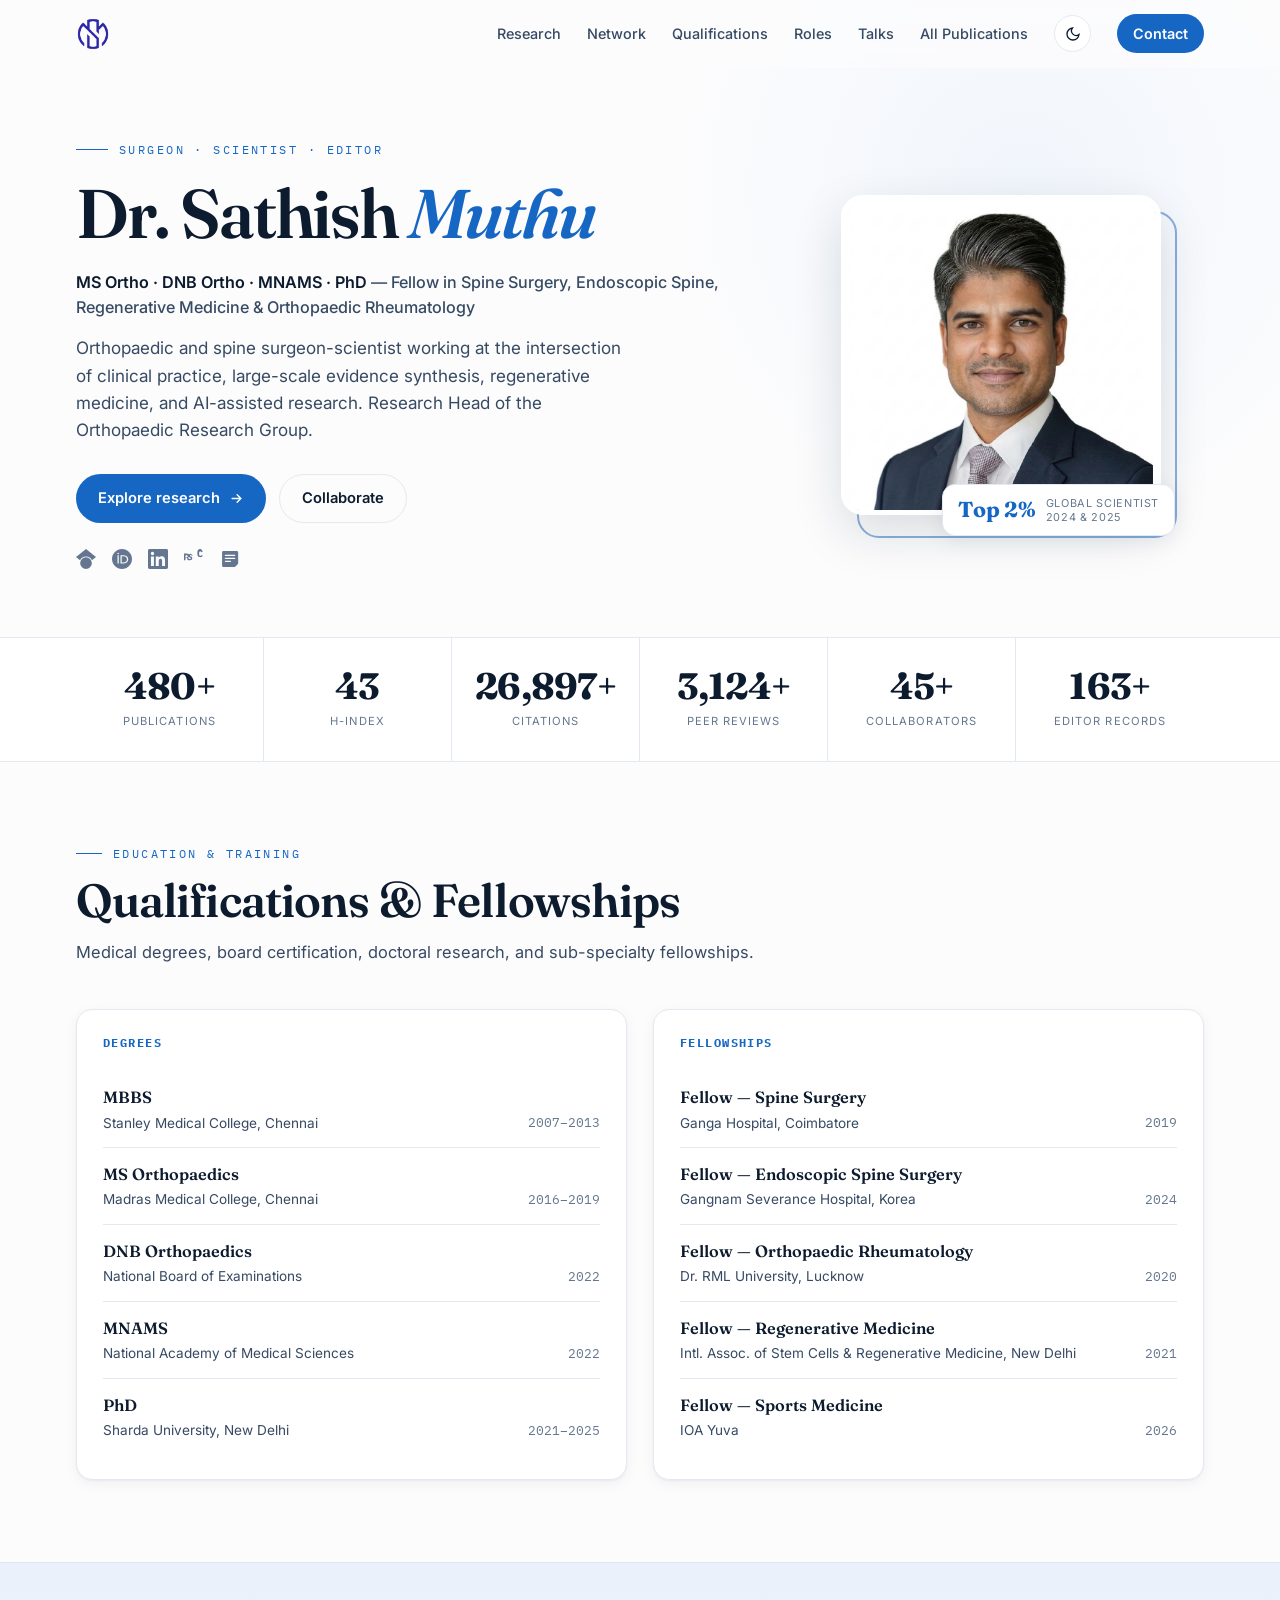
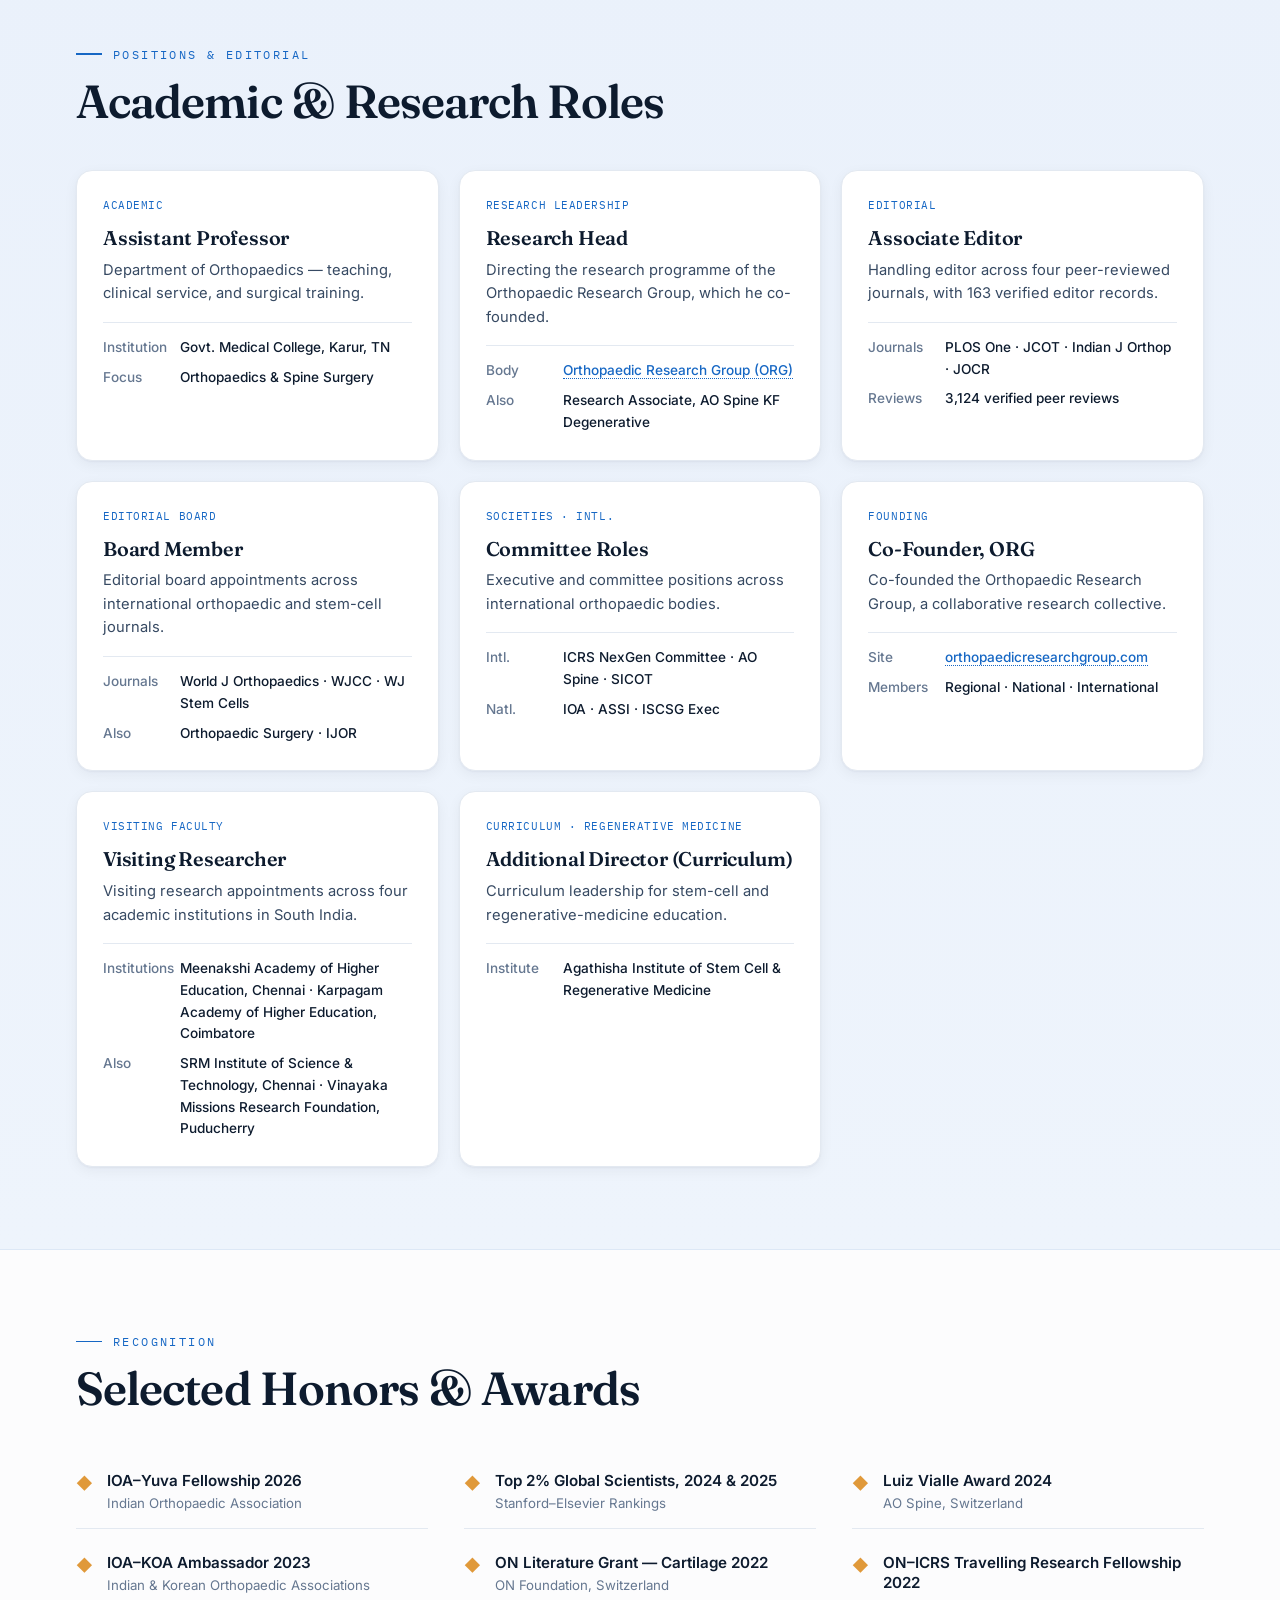
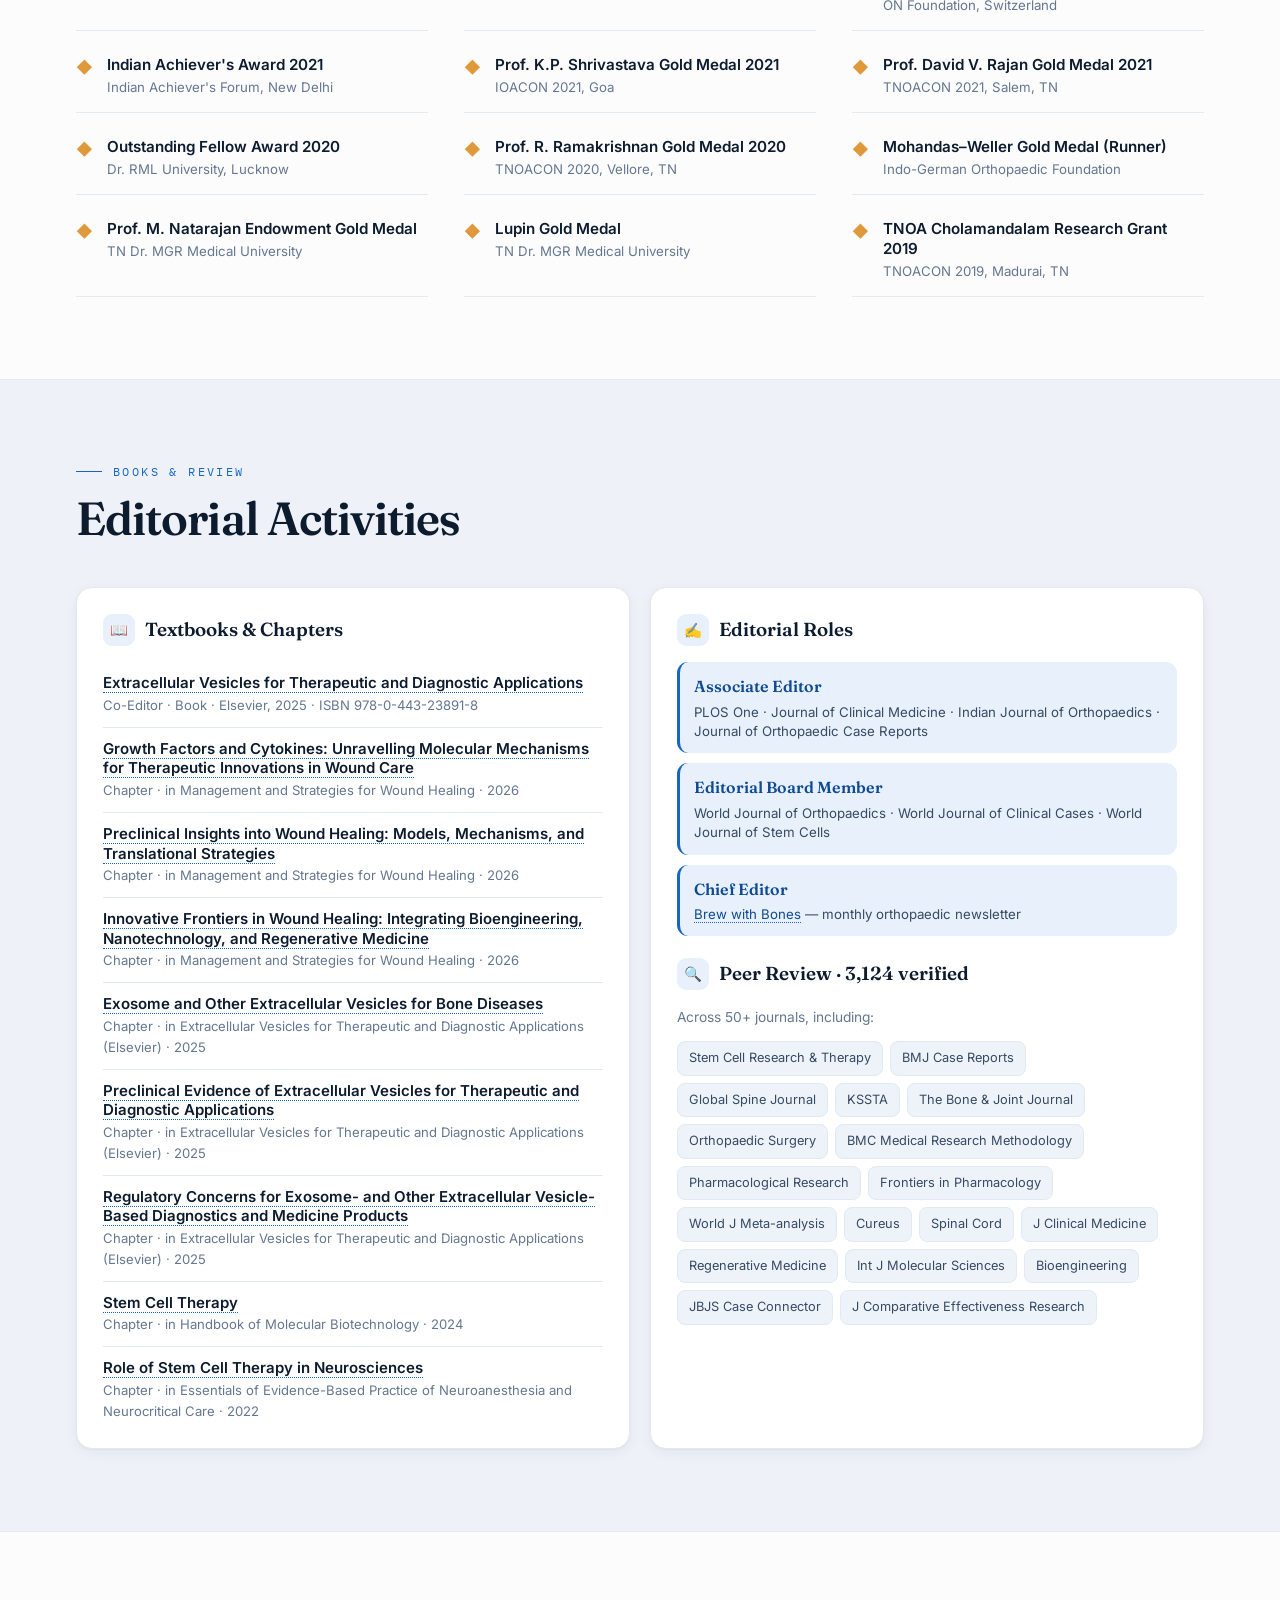
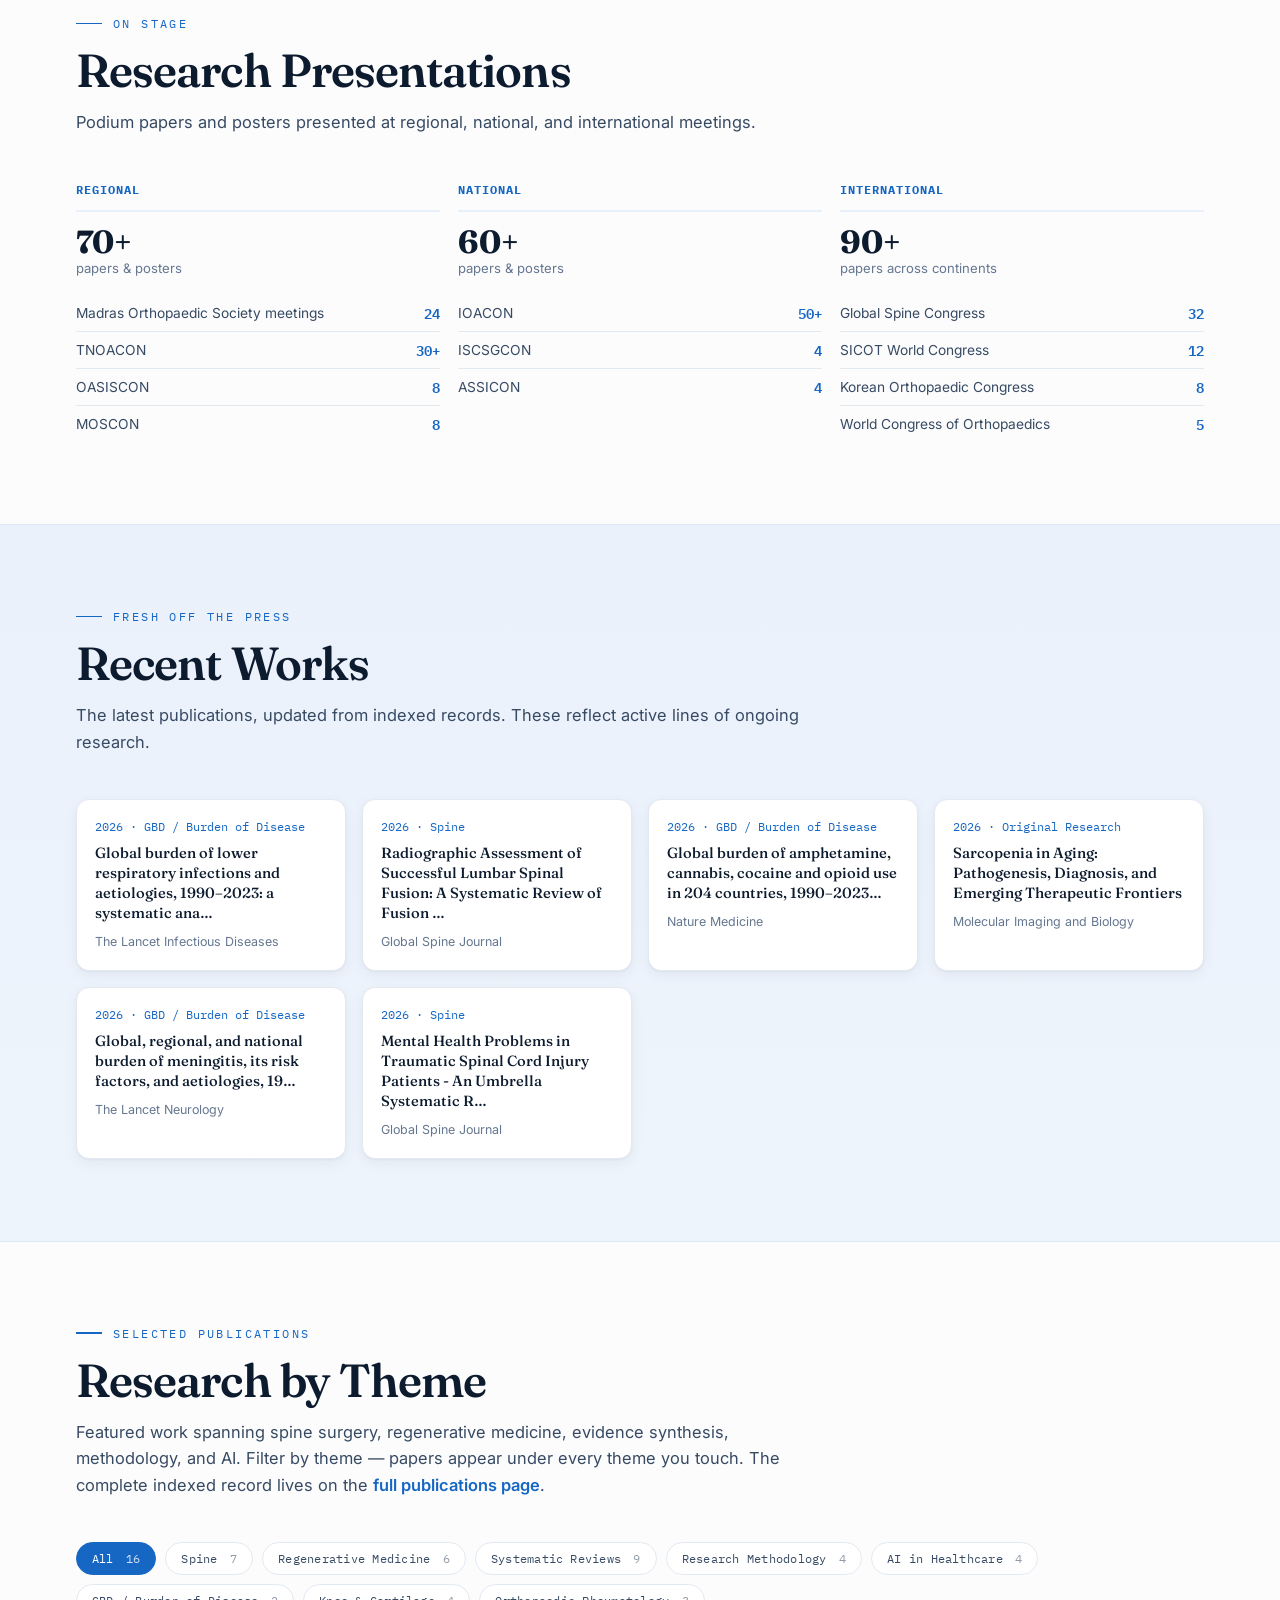
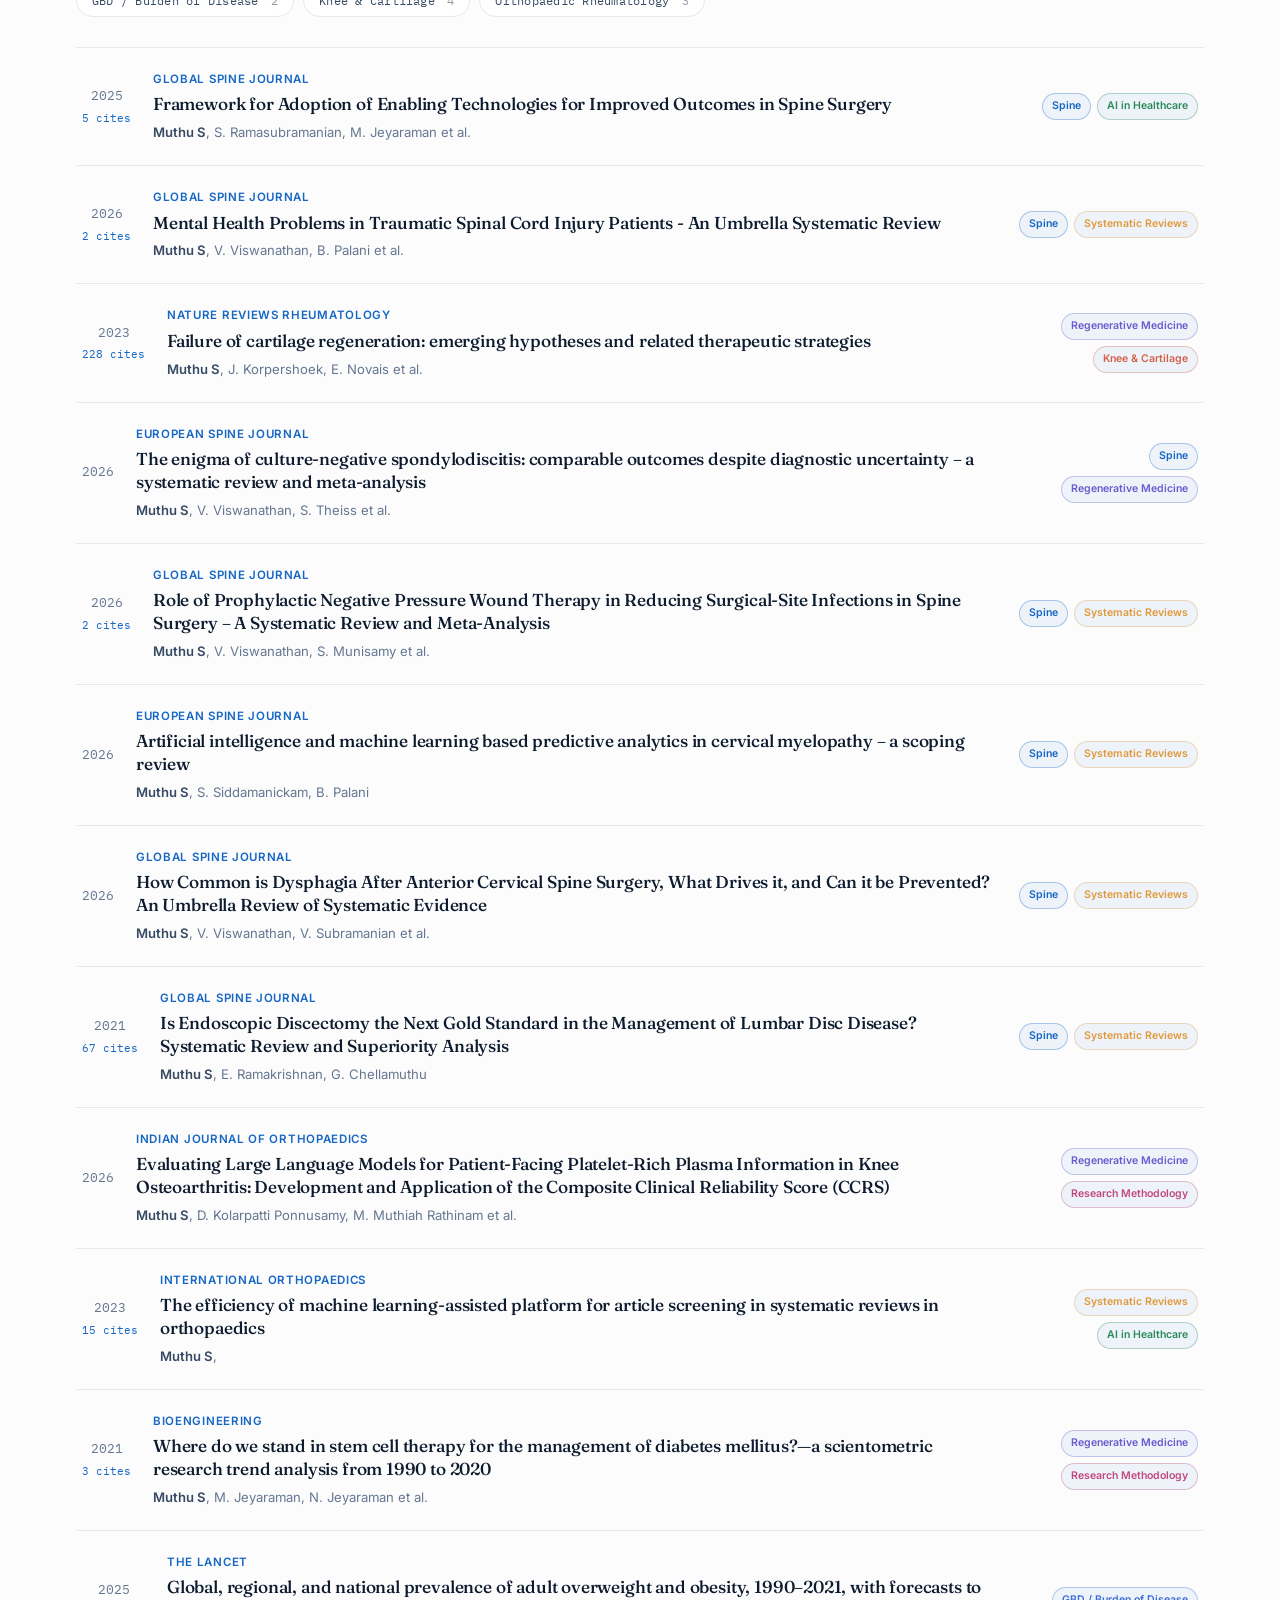
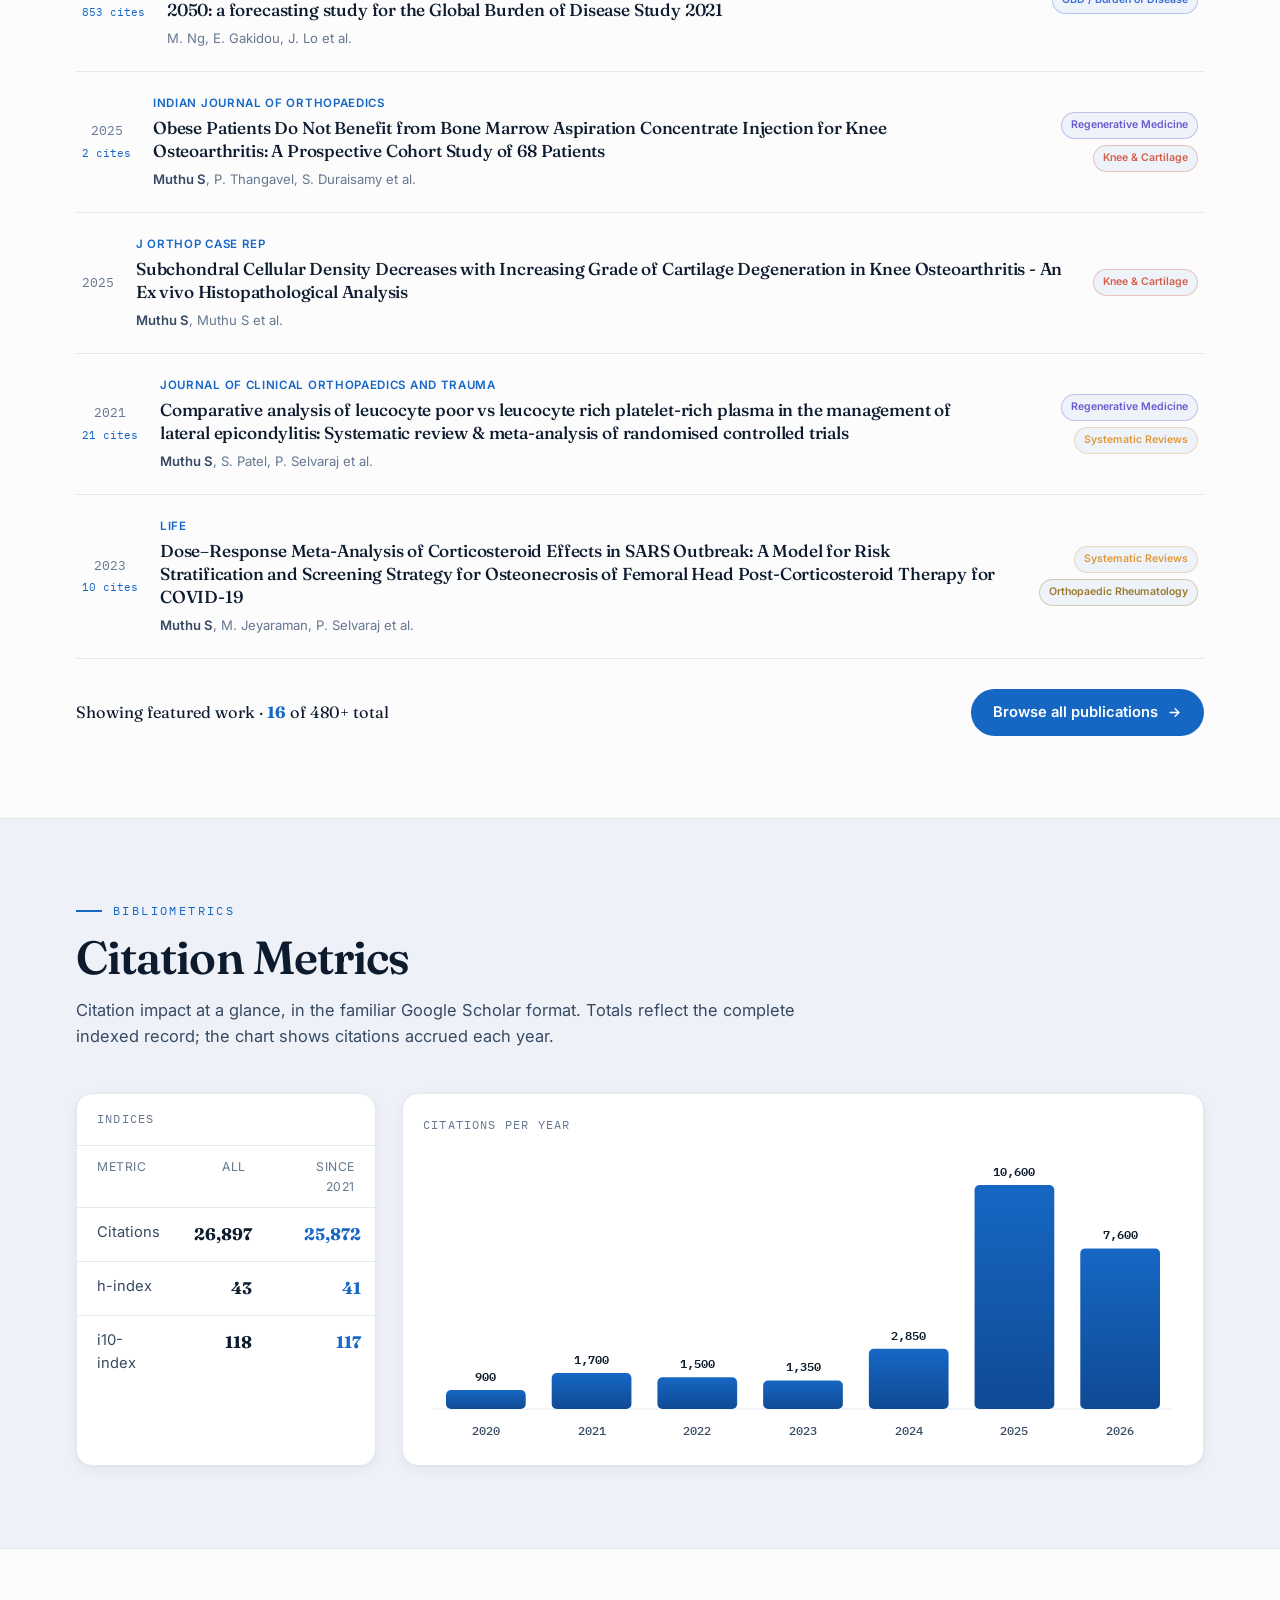
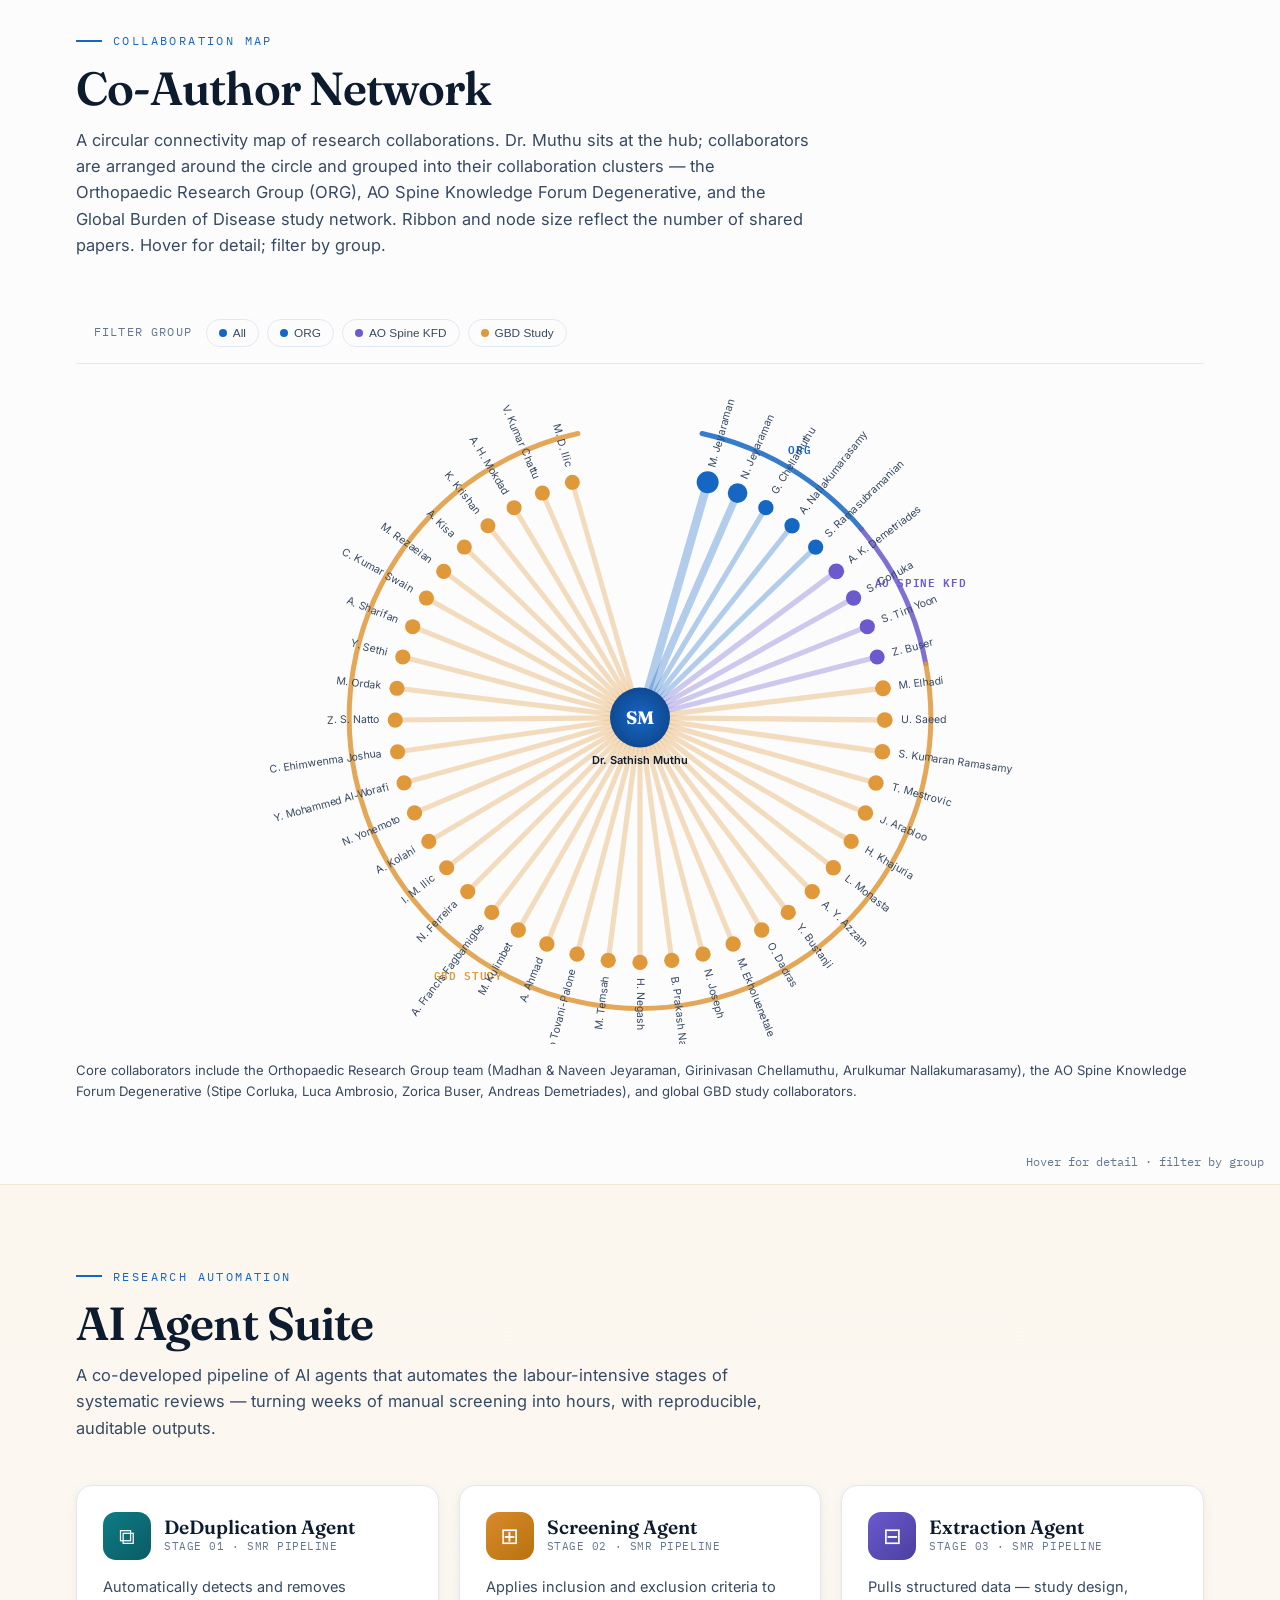
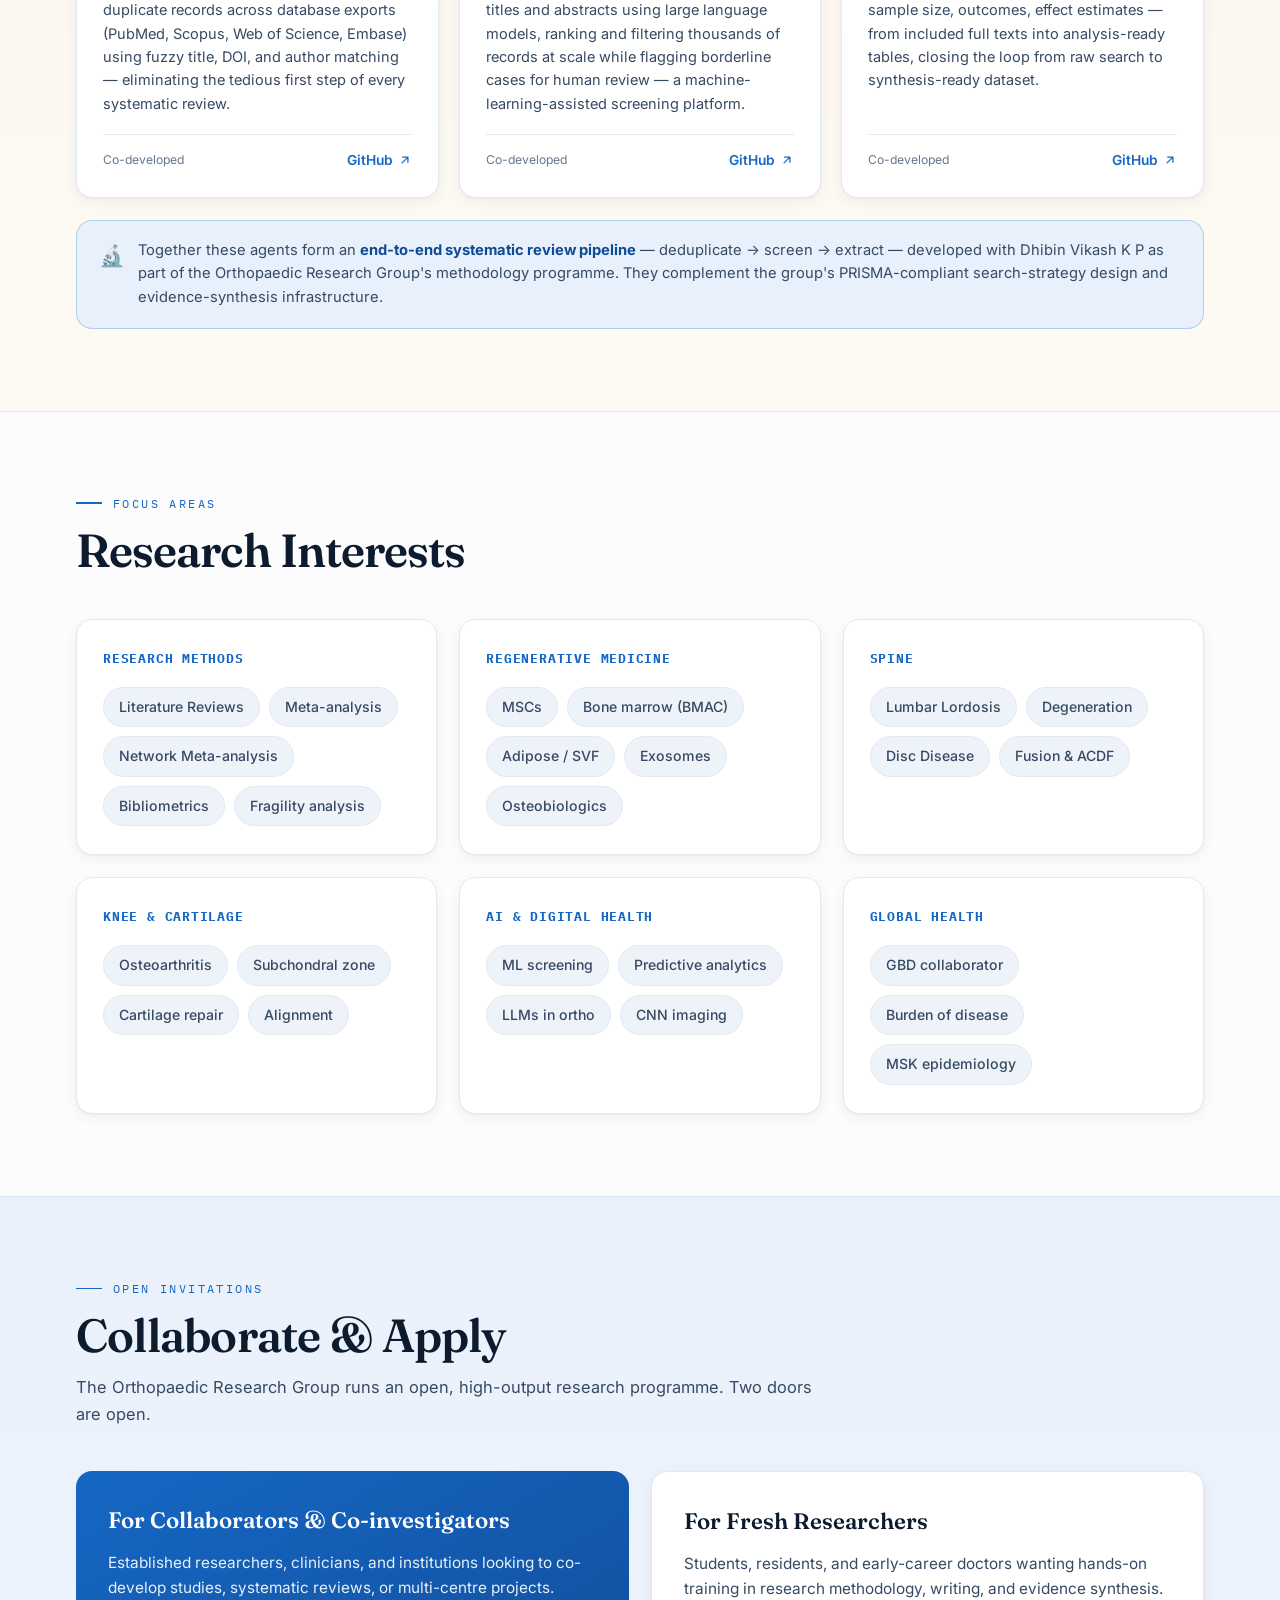
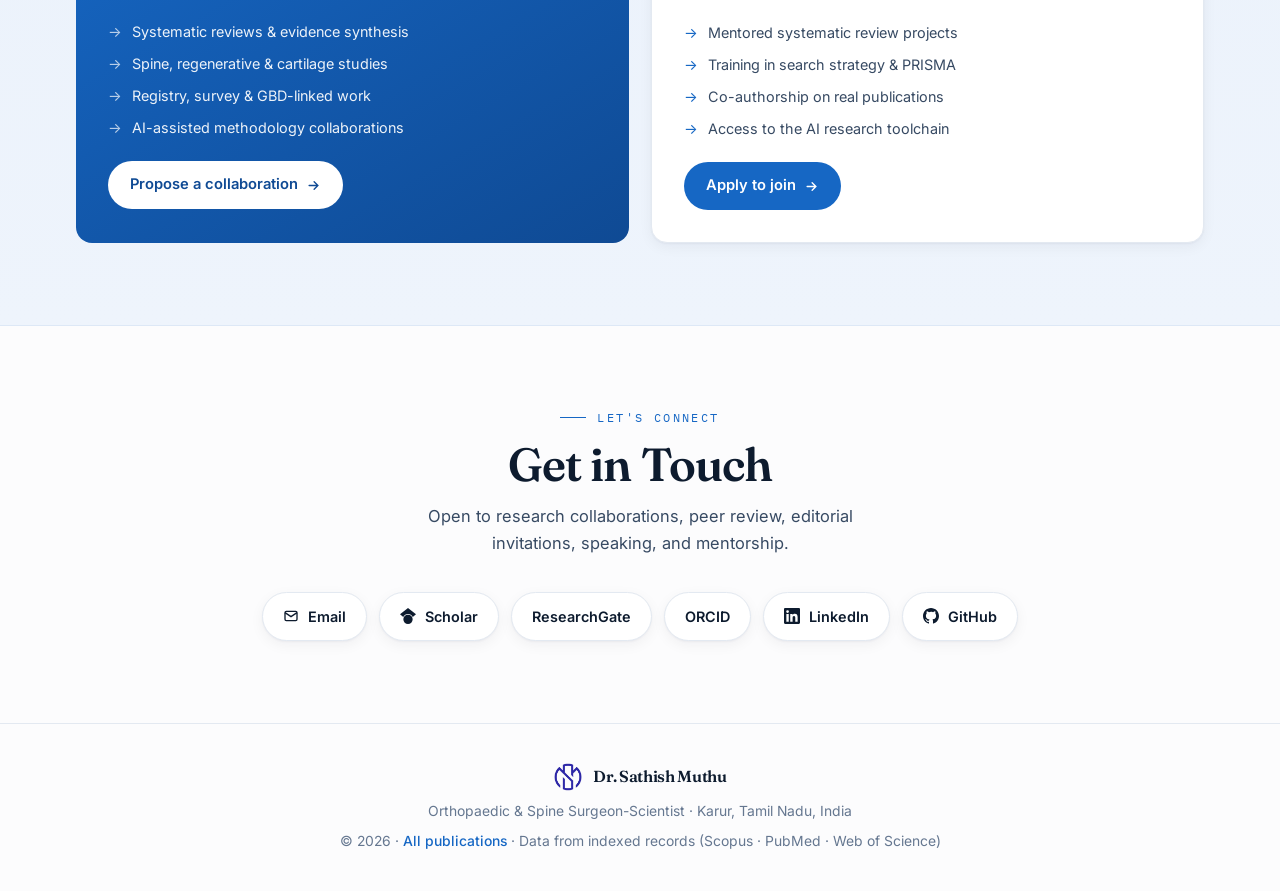
==== index.html @ 2fee6285 "Add files via upload" ====
<!DOCTYPE html>
<html lang="en">
<head>
<meta charset="UTF-8">
<meta name="viewport" content="width=device-width, initial-scale=1.0">
<title>Dr. Sathish Muthu | Orthopaedic &amp; Spine Surgeon-Scientist</title>
<meta name="description" content="Dr. Sathish Muthu — Orthopaedic & Spine Surgeon-Scientist. Research Head, Orthopaedic Research Group. 480+ publications, h-index 43, 24,000+ citations. Evidence synthesis, regenerative medicine, spine surgery, AI in healthcare.">
<meta name="author" content="Dr. Sathish Muthu">
<meta property="og:title" content="Dr. Sathish Muthu | Surgeon-Scientist">
<meta property="og:description" content="480+ publications · h-index 43 · Top 2% Global Scientist. Spine · Regenerative Medicine · Evidence Synthesis · AI in Healthcare.">
<meta property="og:type" content="website">
<meta property="og:image" content="https://drsathishmuthu.github.io/public/profile.png">
<link rel="preconnect" href="https://fonts.googleapis.com">
<link rel="preconnect" href="https://fonts.gstatic.com" crossorigin>
<link href="https://fonts.googleapis.com/css2?family=Fraunces:opsz,wght@9..144,400;9..144,500;9..144,600;9..144,700&family=Inter:wght@400;500;600;700&family=IBM+Plex+Mono:wght@400;500&display=swap" rel="stylesheet">
<link rel="stylesheet" href="style.css">
<style>
/* ---- page-specific ---- */
header.hero{padding:140px 0 60px;position:relative;overflow:hidden}
.hero::before{content:"";position:absolute;top:-30%;right:-10%;width:60%;height:120%;
  background:radial-gradient(circle,var(--teal-wash),transparent 65%);opacity:.55;z-index:0}
.hero-grid{position:relative;z-index:1;display:grid;grid-template-columns:1.4fr .85fr;gap:54px;align-items:center}
.eyebrow{font-family:'IBM Plex Mono',monospace;font-size:.76rem;letter-spacing:.2em;text-transform:uppercase;
  color:var(--teal);margin-bottom:20px;display:flex;align-items:center;gap:11px}
.eyebrow::before{content:"";width:32px;height:1.5px;background:var(--teal)}
h1.name{font-family:'Fraunces',serif;font-weight:600;font-size:clamp(2.6rem,5.8vw,4.3rem);line-height:1.02;letter-spacing:-.03em;margin-bottom:20px}
h1.name .sn{font-style:italic;color:var(--teal)}
.creds{font-size:1.01rem;color:var(--ink-soft);margin-bottom:13px;font-weight:500}
.creds b{color:var(--ink);font-weight:600}
.lede{font-size:1.07rem;color:var(--ink-soft);max-width:35rem;margin-bottom:30px}
.hero-btns{display:flex;gap:13px;flex-wrap:wrap;margin-bottom:26px}
.hero-socials{display:flex;gap:16px;align-items:center;flex-wrap:wrap}
.hero-socials .soc-icon{color:var(--muted);transition:color .2s,transform .2s}
.hero-socials .soc-icon:hover{color:var(--teal);transform:translateY(-2px)}
.hero-socials svg{width:20px;height:20px}
.portrait-wrap{position:relative;justify-self:center;animation:floaty 6s ease-in-out infinite}
@keyframes floaty{0%,100%{transform:translateY(0)}50%{transform:translateY(-10px)}}
@media(prefers-reduced-motion:reduce){.portrait-wrap{animation:none}}
.portrait{width:min(320px,70vw);aspect-ratio:1;border-radius:22px;object-fit:cover;object-position:top;
  box-shadow:var(--shadow-lg);position:relative;z-index:2;border:5px solid var(--surface)}
.portrait-wrap::after{content:"";position:absolute;inset:-8%;z-index:0;border-radius:50%;
  background:radial-gradient(circle,var(--teal-wash),transparent 62%);opacity:.7;filter:blur(6px);
  animation:pulseGlow 6s ease-in-out infinite}
@keyframes pulseGlow{0%,100%{opacity:.5;transform:scale(1)}50%{opacity:.8;transform:scale(1.05)}}
.portrait-frame{position:absolute;inset:0;transform:translate(16px,16px);border:2px solid var(--teal);border-radius:22px;z-index:1;opacity:.5}
.portrait-badge{position:absolute;bottom:-14px;right:-14px;z-index:3;background:var(--surface);border:1px solid var(--line);
  border-radius:13px;padding:11px 15px;box-shadow:var(--shadow);display:flex;align-items:center;gap:10px}
.portrait-badge .bn{font-family:'Fraunces',serif;font-weight:700;font-size:1.35rem;color:var(--teal);line-height:1}
.portrait-badge .bl{font-size:.68rem;color:var(--muted);text-transform:uppercase;letter-spacing:.06em;line-height:1.3}
@media(max-width:900px){
  header.hero{padding:112px 0 44px}
  .hero-grid{grid-template-columns:1fr;gap:44px;text-align:center}
  .eyebrow,.hero-btns,.hero-socials{justify-content:center}
  .lede{margin-inline:auto}
}

/* stats */
.stats-strip{border-top:1px solid var(--line);border-bottom:1px solid var(--line);background:var(--surface)}
.stats-inner{max-width:var(--maxw);margin:0 auto;padding:0 26px;display:grid;grid-template-columns:repeat(6,1fr)}
.stat{padding:30px 14px;text-align:center;border-right:1px solid var(--line)}
.stat:last-child{border-right:none}
.stat .num{font-family:'Fraunces',serif;font-weight:700;font-size:clamp(1.5rem,3.3vw,2.3rem);color:var(--ink);line-height:1;letter-spacing:-.02em}
.stat .num .p{color:var(--teal)}
.stat .lab{font-size:.7rem;text-transform:uppercase;letter-spacing:.09em;color:var(--muted);margin-top:8px}
@media(max-width:820px){.stats-inner{grid-template-columns:repeat(3,1fr)}.stat:nth-child(3n){border-right:none}.stat:nth-child(-n+3){border-bottom:1px solid var(--line)}}
@media(max-width:480px){.stats-inner{grid-template-columns:repeat(2,1fr)}.stat{border-right:1px solid var(--line)!important}.stat:nth-child(2n){border-right:none!important}}

/* theme filter + pubs */
.filter-bar{display:flex;flex-wrap:wrap;gap:9px;margin-bottom:30px}
.chip-btn{font-family:'IBM Plex Mono',monospace;font-size:.76rem;letter-spacing:.02em;padding:8px 15px;border-radius:100px;
  border:1px solid var(--line);background:var(--surface);color:var(--ink-soft);cursor:pointer;transition:all .2s;white-space:nowrap}
.chip-btn .ct{opacity:.55;margin-left:5px}
.chip-btn:hover{border-color:var(--teal);color:var(--teal)}
.chip-btn.active{background:var(--teal);border-color:var(--teal);color:#fff}
.chip-btn.active .ct{opacity:.8}

.pub-list{display:flex;flex-direction:column;border-top:1px solid var(--line)}
.pub{display:grid;grid-template-columns:auto 1fr auto;gap:22px;align-items:center;padding:22px 6px;
  border-bottom:1px solid var(--line);transition:background .2s,padding .2s}
.pub:hover{background:var(--teal-wash);padding-inline:16px}
.pub-year{font-family:'IBM Plex Mono',monospace;font-size:.8rem;color:var(--muted);white-space:nowrap;text-align:center}
.pub-year .cite{display:block;font-size:.68rem;color:var(--teal);margin-top:3px}
.pub-main .pj{font-size:.72rem;text-transform:uppercase;letter-spacing:.06em;color:var(--teal);font-weight:600;margin-bottom:5px}
.pub-main .pt{font-family:'Fraunces',serif;font-size:1.08rem;font-weight:500;line-height:1.32;color:var(--ink);letter-spacing:-.01em;margin-bottom:6px}
.pub-main .pa{font-size:.82rem;color:var(--muted)}
.pub-main .pa .lead{color:var(--ink-soft);font-weight:600}
.pub-tags{display:flex;flex-wrap:wrap;gap:6px;justify-content:flex-end;max-width:180px}
.mini-tag{font-size:.66rem;font-weight:600;padding:4px 9px;border-radius:100px;background:var(--bg-2);border:1px solid var(--line);color:var(--ink-soft);white-space:nowrap}
@media(max-width:780px){
  .pub{grid-template-columns:auto 1fr;gap:14px}
  .pub:hover{padding-inline:6px}
  .pub-tags{display:none}
}
.pub-foot{display:flex;align-items:center;justify-content:space-between;gap:18px;margin-top:30px;flex-wrap:wrap}
.pub-count{font-family:'Fraunces',serif;font-size:1.02rem}
.pub-count b{color:var(--teal)}
<style>
/* co-author network */
.network-panel{background:var(--surface);border:1px solid var(--line);border-radius:var(--radius);
  box-shadow:var(--shadow-sm);overflow:hidden;position:relative}
.network-toolbar{display:flex;flex-wrap:wrap;gap:8px;align-items:center;padding:16px 18px;border-bottom:1px solid var(--line)}
.network-toolbar .nt-label{font-family:'IBM Plex Mono',monospace;font-size:.72rem;letter-spacing:.1em;text-transform:uppercase;color:var(--muted);margin-right:6px}
.net-chip{font-size:.74rem;padding:6px 12px;border-radius:100px;border:1px solid var(--line);background:var(--bg);cursor:pointer;color:var(--ink-soft);transition:all .18s;display:inline-flex;align-items:center;gap:6px}
.net-chip .dot{width:8px;height:8px;border-radius:50%}
.net-chip:hover{border-color:var(--teal)}
.net-chip.off{opacity:.35}
#network-svg{display:block;width:100%;height:auto;min-height:560px;touch-action:none}
.net-link{stroke:var(--line);stroke-opacity:.55;transition:stroke-opacity .2s,stroke .2s}
.net-ribbon{transition:opacity .25s,stroke-width .2s}
.net-node{transition:opacity .25s,r .15s}
.net-node:hover{r:11}
.net-nodelabel{font-family:'Inter',sans-serif;font-size:10.5px;fill:var(--ink-soft);pointer-events:none;transition:opacity .2s}
.net-grouplabel{font-family:'IBM Plex Mono',monospace;font-size:11px;font-weight:600;letter-spacing:.06em;text-transform:uppercase;pointer-events:none}
.net-hublabel{font-family:'Fraunces',serif;font-size:18px;font-weight:700;fill:#fff;pointer-events:none}
.net-hubname{font-family:'Inter',sans-serif;font-size:11px;font-weight:600;fill:var(--ink);pointer-events:none}
.net-node.show-label text{opacity:1}
.net-hint{position:absolute;bottom:12px;right:16px;font-size:.72rem;color:var(--muted);font-family:'IBM Plex Mono',monospace;pointer-events:none}
.net-tooltip{position:absolute;pointer-events:none;background:var(--ink);color:var(--bg);padding:9px 13px;border-radius:9px;
  font-size:.8rem;opacity:0;transition:opacity .15s;z-index:10;max-width:220px;box-shadow:var(--shadow-lg)}
.net-tooltip .tn{font-weight:600;font-family:'Fraunces',serif;font-size:.92rem}
.net-tooltip .tm{color:var(--teal);font-size:.72rem;margin-top:2px}
.net-legend-note{font-size:.82rem;color:var(--ink-soft);margin-top:16px}

/* cards (roles/tools/agents) */
.cards{display:grid;grid-template-columns:repeat(auto-fit,minmax(290px,1fr));gap:20px}
.card{background:var(--surface);border:1px solid var(--line);border-radius:var(--radius);padding:26px;box-shadow:var(--shadow-sm);
  transition:transform .25s,box-shadow .25s;position:relative;overflow:hidden}
.card::before{content:"";position:absolute;top:0;left:0;width:100%;height:3px;background:linear-gradient(90deg,var(--teal),var(--amber));transform:scaleX(0);transform-origin:left;transition:transform .3s}
.card:hover{transform:translateY(-4px);box-shadow:var(--shadow-lg)}
.card:hover::before{transform:scaleX(1)}
.card .cf{font-family:'IBM Plex Mono',monospace;font-size:.7rem;letter-spacing:.05em;color:var(--teal);text-transform:uppercase;margin-bottom:12px}
.card h3{font-family:'Fraunces',serif;font-weight:600;font-size:1.24rem;letter-spacing:-.01em;margin-bottom:9px;line-height:1.15}
.card .cd{font-size:.92rem;color:var(--ink-soft);margin-bottom:16px}
.cmeta{display:flex;flex-direction:column;gap:8px;border-top:1px solid var(--line);padding-top:14px}
.cmeta .row{display:flex;gap:11px;font-size:.85rem}
.cmeta .row .k{color:var(--muted);min-width:66px;font-weight:500}
.cmeta .row .v{color:var(--ink);font-weight:500}

/* AI agents */
.agent{background:var(--surface);border:1px solid var(--line);border-radius:var(--radius);padding:26px;box-shadow:var(--shadow-sm);
  display:flex;flex-direction:column;transition:transform .25s,box-shadow .25s}
.agent:hover{transform:translateY(-4px);box-shadow:var(--shadow-lg)}
.agent-top{display:flex;align-items:center;gap:13px;margin-bottom:16px}
.agent-ico{width:48px;height:48px;border-radius:13px;display:grid;place-items:center;font-size:1.4rem;flex-shrink:0;color:#fff}
.agent h3{font-family:'Fraunces',serif;font-weight:600;font-size:1.2rem;line-height:1.15}
.agent .ph{font-family:'IBM Plex Mono',monospace;font-size:.68rem;color:var(--muted);text-transform:uppercase;letter-spacing:.05em}
.agent p{font-size:.91rem;color:var(--ink-soft);margin-bottom:18px;flex:1}
.agent-foot{display:flex;align-items:center;justify-content:space-between;border-top:1px solid var(--line);padding-top:14px}
.agent-role{font-size:.76rem;color:var(--muted)}
.agent-link{font-weight:600;font-size:.86rem;color:var(--teal);display:inline-flex;align-items:center;gap:5px;transition:gap .2s}
.agent-link:hover{gap:9px}
.pipeline-note{background:var(--teal-wash);border:1px solid color-mix(in srgb,var(--teal) 25%,transparent);border-radius:var(--radius);
  padding:18px 22px;margin-top:22px;font-size:.92rem;color:var(--ink-soft);display:flex;gap:13px;align-items:flex-start}
.pipeline-note b{color:var(--teal-deep)}

/* interests */
.interest-grid{display:grid;grid-template-columns:repeat(3,1fr);gap:22px}
@media(max-width:900px){.interest-grid{grid-template-columns:repeat(2,1fr)}}
@media(max-width:600px){.interest-grid{grid-template-columns:1fr}}
.interest{background:var(--surface);border:1px solid var(--line);border-radius:var(--radius);padding:28px 26px;box-shadow:var(--shadow-sm)}
.interest h4{font-family:'IBM Plex Mono',monospace;font-size:.82rem;letter-spacing:.06em;text-transform:uppercase;color:var(--teal);margin-bottom:18px}
.chips{display:flex;flex-wrap:wrap;gap:9px}
.chip{font-size:.88rem;padding:8px 15px;border-radius:100px;background:var(--bg-2);border:1px solid var(--line);color:var(--ink-soft);font-weight:500}

/* two-col lists (textbooks, peer review) */
.twocol{display:grid;grid-template-columns:1fr 1fr;gap:20px}
@media(max-width:820px){.twocol{grid-template-columns:1fr}}
.listcard{background:var(--surface);border:1px solid var(--line);border-radius:var(--radius);padding:26px;box-shadow:var(--shadow-sm)}
.listcard h3{font-family:'Fraunces',serif;font-weight:600;font-size:1.18rem;margin-bottom:16px;display:flex;align-items:center;gap:10px}
.listcard h3 .ic{width:32px;height:32px;border-radius:9px;background:var(--teal-wash);color:var(--teal);display:grid;place-items:center;font-size:.9rem}
.tbook{padding:11px 0;border-bottom:1px solid var(--line)}
.tbook:last-child{border-bottom:none;padding-bottom:0}
.tbook .tt{font-weight:600;font-size:.94rem;color:var(--ink);line-height:1.3}
.tbook .ts{font-size:.82rem;color:var(--muted);margin-top:2px}
.review-cloud{display:flex;flex-wrap:wrap;gap:7px}
.review-cloud .rj{font-size:.8rem;padding:6px 11px;border-radius:8px;background:var(--bg-2);border:1px solid var(--line);color:var(--ink-soft)}
.edrole{padding:12px 14px;margin-bottom:10px;border-radius:11px;background:var(--teal-wash);border-left:3px solid var(--teal)}
.edrole:last-of-type{margin-bottom:0}
.edrole .ert{font-family:'Fraunces',serif;font-weight:600;font-size:1rem;color:var(--teal-deep)}
.edrole .ers{font-size:.83rem;color:var(--ink-soft);margin-top:3px;line-height:1.45}
.edrole .ers a.tbdoi{color:var(--teal-deep);text-decoration:none;border-bottom:1px dotted var(--teal)}

/* presentations */
.pres-grid{display:grid;grid-template-columns:repeat(3,1fr);gap:18px}
@media(max-width:820px){.pres-grid{grid-template-columns:1fr}}
.pres-col h4{font-family:'IBM Plex Mono',monospace;font-size:.78rem;letter-spacing:.08em;text-transform:uppercase;color:var(--teal);margin-bottom:14px;padding-bottom:10px;border-bottom:2px solid var(--teal-wash)}
.pres-col .pstat{font-family:'Fraunces',serif;font-size:2rem;font-weight:700;color:var(--ink);line-height:1}
.pres-col .plab{font-size:.82rem;color:var(--muted);margin-bottom:16px}
.pres-item{font-size:.86rem;color:var(--ink-soft);padding:7px 0;border-bottom:1px solid var(--line);display:flex;justify-content:space-between;gap:10px}
.pres-item:last-child{border-bottom:none}
.pres-item .n{color:var(--teal);font-weight:600;font-family:'IBM Plex Mono',monospace;flex-shrink:0}

/* honors */
.honor-list{display:grid;grid-template-columns:repeat(auto-fit,minmax(300px,1fr));gap:10px 36px}
.honor{display:grid;grid-template-columns:auto 1fr;gap:14px;padding:14px 0;border-bottom:1px solid var(--line)}
.honor .hm{color:var(--amber);font-size:1rem;line-height:1.5}
.honor .hn{font-weight:600;font-size:.95rem;color:var(--ink);line-height:1.3}
.honor .ho{font-size:.83rem;color:var(--muted);margin-top:2px}

/* collaboration */
.collab-grid{display:grid;grid-template-columns:1fr 1fr;gap:22px}
@media(max-width:820px){.collab-grid{grid-template-columns:1fr}}
.collab-card{border-radius:var(--radius);padding:32px;position:relative;overflow:hidden}
.collab-card.a{background:linear-gradient(150deg,var(--teal),var(--teal-deep));color:#fff}
.collab-card.b{background:var(--surface);border:1px solid var(--line);box-shadow:var(--shadow-sm)}
.collab-card h3{font-family:'Fraunces',serif;font-weight:600;font-size:1.4rem;margin-bottom:12px}
.collab-card.a p{color:rgba(255,255,255,.9);margin-bottom:20px;font-size:.96rem}
.collab-card.b p{color:var(--ink-soft);margin-bottom:20px;font-size:.96rem}
.collab-card ul{list-style:none;margin-bottom:22px;display:flex;flex-direction:column;gap:9px}
.collab-card li{font-size:.9rem;display:flex;gap:10px;align-items:flex-start}
.collab-card.a li{color:rgba(255,255,255,.92)}
.collab-card.b li{color:var(--ink-soft)}
.collab-card li::before{content:"→";flex-shrink:0}
.collab-card.a li::before{color:rgba(255,255,255,.7)}
.collab-card.b li::before{color:var(--teal)}
.collab-btn{display:inline-flex;align-items:center;gap:8px;padding:12px 22px;border-radius:100px;font-weight:600;font-size:.92rem;transition:transform .2s}
.collab-card.a .collab-btn{background:#fff;color:var(--teal-deep)}
.collab-card.b .collab-btn{background:var(--teal);color:#fff}
.collab-btn:hover{transform:translateY(-2px)}

/* contact */
.contact{text-align:center}
.contact .sec-sub{max-width:32rem;margin:0 auto 36px}
.social-row{display:flex;flex-wrap:wrap;gap:12px;justify-content:center}
.social{display:inline-flex;align-items:center;gap:9px;padding:12px 20px;border-radius:100px;background:var(--surface);
  border:1px solid var(--line);font-weight:600;font-size:.9rem;box-shadow:var(--shadow-sm);transition:transform .2s,border-color .2s,color .2s}
.social:hover{transform:translateY(-3px);border-color:var(--teal);color:var(--teal)}
.social svg{width:16px;height:16px}

/* recent ticker */
.recent-strip{display:grid;grid-template-columns:repeat(auto-fit,minmax(260px,1fr));gap:16px}
.recent-item{background:var(--surface);border:1px solid var(--line);border-radius:13px;padding:18px;box-shadow:var(--shadow-sm);transition:transform .2s,box-shadow .2s}
.recent-item:hover{transform:translateY(-3px);box-shadow:var(--shadow)}
.recent-item .rd{font-family:'IBM Plex Mono',monospace;font-size:.72rem;color:var(--teal);margin-bottom:8px}
.recent-item .rt{font-size:.92rem;font-weight:500;color:var(--ink);line-height:1.35;font-family:'Fraunces',serif}
.recent-item .rj{font-size:.78rem;color:var(--muted);margin-top:8px}

/* citation metrics (Scholar-style) */
.metrics-grid{display:grid;grid-template-columns:300px 1fr;gap:26px;align-items:stretch}
@media(max-width:820px){.metrics-grid{grid-template-columns:1fr}}
.metrics-panel{background:var(--surface);border:1px solid var(--line);border-radius:var(--radius);box-shadow:var(--shadow-sm);overflow:hidden}
.mp-head{padding:16px 20px;border-bottom:1px solid var(--line);font-family:'IBM Plex Mono',monospace;font-size:.74rem;letter-spacing:.1em;text-transform:uppercase;color:var(--muted)}
.mp-table{display:grid;grid-template-columns:1fr auto auto}
.mp-table .th{padding:11px 20px;font-size:.76rem;text-transform:uppercase;letter-spacing:.05em;color:var(--muted);border-bottom:1px solid var(--line)}
.mp-table .th.r{text-align:right}
.mp-table .rk{padding:13px 20px;font-size:.92rem;color:var(--ink-soft);border-bottom:1px solid var(--line)}
.mp-table .rv{padding:13px 14px;font-family:'Fraunces',serif;font-weight:700;font-size:1.05rem;color:var(--ink);text-align:right;border-bottom:1px solid var(--line)}
.mp-table .rv.since{color:var(--teal)}
.mp-table>div:nth-last-child(-n+3){border-bottom:none}
.chart-panel{background:var(--surface);border:1px solid var(--line);border-radius:var(--radius);box-shadow:var(--shadow-sm);padding:22px 20px 14px;position:relative}
.chart-panel .cp-title{font-family:'IBM Plex Mono',monospace;font-size:.74rem;letter-spacing:.1em;text-transform:uppercase;color:var(--muted);margin-bottom:16px}
#citeChart{display:block;width:100%;height:300px}
.cc-bar{transition:opacity .2s;cursor:pointer}
.cc-bar:hover{opacity:.82}
.cc-bar-label{font-family:'IBM Plex Mono',monospace;font-size:12px;font-weight:600;fill:var(--ink);text-anchor:middle}
.cc-year{font-family:'IBM Plex Mono',monospace;font-size:12px;fill:var(--ink-soft);text-anchor:middle;font-weight:500}
.cc-tip{position:absolute;pointer-events:none;background:var(--ink);color:var(--bg);padding:7px 11px;border-radius:8px;font-size:.78rem;opacity:0;transition:opacity .15s;white-space:nowrap;z-index:5}

/* qualifications */
.qual-grid{display:grid;grid-template-columns:1fr 1fr;gap:26px}
@media(max-width:760px){.qual-grid{grid-template-columns:1fr}}
.qual-col{background:var(--surface);border:1px solid var(--line);border-radius:var(--radius);box-shadow:var(--shadow-sm);padding:24px 26px}
.qual-col h4{font-family:'IBM Plex Mono',monospace;font-size:.74rem;letter-spacing:.12em;text-transform:uppercase;color:var(--teal);margin-bottom:18px}
.qual-item{display:grid;grid-template-columns:1fr auto;gap:2px 12px;padding:13px 0;border-bottom:1px solid var(--line)}
.qual-item:last-child{border-bottom:none}
.qual-item .qd{font-family:'Fraunces',serif;font-weight:600;font-size:1.02rem;color:var(--ink)}
.qual-item .qy{font-family:'IBM Plex Mono',monospace;font-size:.8rem;color:var(--muted);text-align:right;align-self:center}
.qual-item .qi{font-size:.85rem;color:var(--ink-soft);grid-column:1/2}
.tbook .tt a.tbdoi{color:var(--ink);text-decoration:none;border-bottom:1px dotted var(--teal);transition:color .15s}
.tbook .tt a.tbdoi:hover{color:var(--teal)}
</style>
</head>
<body>
<nav id="nav">
  <div class="nav-inner">
    <a href="#top" class="brand" aria-label="Home"><img src="public/logo.png" class="logo-mark" alt="Sathish Muthu"></a>
    <div class="nav-links" id="navLinks">
      <a href="#research" class="plain">Research</a>
      <a href="#network" class="plain">Network</a>
      <a href="#qualifications" class="plain">Qualifications</a>
      <a href="#roles" class="plain">Roles</a>
      <a href="#presentations" class="plain">Talks</a>
      <a href="research.html" class="plain">All Publications</a>
      <button class="theme-btn" id="themeBtn" aria-label="Toggle theme">
        <svg id="themeIcon" viewBox="0 0 24 24" fill="none" stroke="currentColor" stroke-width="2" stroke-linecap="round"><circle cx="12" cy="12" r="4"/><path d="M12 2v2M12 20v2M4.9 4.9l1.4 1.4M17.7 17.7l1.4 1.4M2 12h2M20 12h2M6.3 17.7l-1.4 1.4M19.1 4.9l-1.4 1.4"/></svg>
      </button>
      <a href="#contact" class="nav-cta">Contact</a>
    </div>
    <button class="menu-toggle" id="menuToggle" aria-label="Menu">
      <svg viewBox="0 0 24 24" fill="none" stroke="currentColor" stroke-width="2" stroke-linecap="round"><path d="M4 7h16M4 12h16M4 17h16"/></svg>
    </button>
  </div>
</nav>

<span id="top"></span>
<header class="hero">
  <div class="wrap hero-grid">
    <div>
      <div class="eyebrow reveal">Surgeon · Scientist · Editor</div>
      <h1 class="name reveal">Dr. Sathish <span class="sn">Muthu</span></h1>
      <p class="creds reveal"><b>MS Ortho · DNB Ortho · MNAMS · PhD</b> — Fellow in Spine Surgery, Endoscopic Spine, Regenerative Medicine &amp; Orthopaedic Rheumatology</p>
      <p class="lede reveal">Orthopaedic and spine surgeon-scientist working at the intersection of clinical practice, large-scale evidence synthesis, regenerative medicine, and AI-assisted research. Research Head of the Orthopaedic Research Group.</p>
      <div class="hero-btns reveal">
        <a href="#research" class="btn btn-primary">Explore research
          <svg viewBox="0 0 24 24" fill="none" stroke="currentColor" stroke-width="2.2" stroke-linecap="round"><path d="M5 12h14M13 6l6 6-6 6"/></svg></a>
        <a href="#collaborate" class="btn btn-ghost">Collaborate</a>
      </div>
      <div class="hero-socials reveal">
        <a href="https://scholar.google.com/citations?user=uxPwWqYAAAAJ&hl=en" target="_blank" rel="noopener" class="soc soc-icon" aria-label="Google Scholar" title="Google Scholar"><svg viewBox="0 0 24 24" fill="currentColor"><path d="M12 24a7 7 0 1 1 0-14 7 7 0 0 1 0 14zm0-24L0 9.5l4.838 3.94A8 8 0 0 1 12 9a8 8 0 0 1 7.162 4.44L24 9.5z"/></svg></a>
        <a href="https://orcid.org/0000-0002-7143-4354" target="_blank" rel="noopener" class="soc soc-icon" aria-label="ORCID" title="ORCID"><svg viewBox="0 0 24 24" fill="currentColor"><path d="M12 0C5.372 0 0 5.372 0 12s5.372 12 12 12 12-5.372 12-12S18.628 0 12 0zM7.369 4.378c.525 0 .947.431.947.947s-.422.947-.947.947a.95.95 0 0 1-.947-.947c0-.525.422-.947.947-.947zm-.722 3.038h1.444v10.041H6.647V7.416zm3.562 0h3.9c3.712 0 5.344 2.653 5.344 5.025 0 2.578-2.016 5.025-5.325 5.025h-3.919V7.416zm1.444 1.303v7.444h2.297c3.272 0 4.022-2.484 4.022-3.722 0-2.016-1.284-3.722-4.097-3.722h-2.222z"/></svg></a>
        <a href="https://www.linkedin.com/in/drsathishmuthu/" target="_blank" rel="noopener" class="soc soc-icon" aria-label="LinkedIn" title="LinkedIn"><svg viewBox="0 0 24 24" fill="currentColor"><path d="M20.447 20.452h-3.554v-5.569c0-1.328-.027-3.037-1.852-3.037-1.853 0-2.136 1.445-2.136 2.939v5.667H9.351V9h3.414v1.561h.046c.477-.9 1.637-1.85 3.37-1.85 3.601 0 4.267 2.37 4.267 5.455v6.286zM5.337 7.433a2.062 2.062 0 0 1-2.063-2.065 2.064 2.064 0 1 1 2.063 2.065zm1.782 13.019H3.555V9h3.564v11.452zM22.225 0H1.771C.792 0 0 .774 0 1.729v20.542C0 23.227.792 24 1.771 24h20.451C23.2 24 24 23.227 24 22.271V1.729C24 .774 23.2 0 22.222 0h.003z"/></svg></a>
        <a href="https://www.researchgate.net/profile/Sathish-Muthu" target="_blank" rel="noopener" class="soc soc-icon" aria-label="ResearchGate profile" title="ResearchGate"><svg viewBox="0 0 24 24" fill="currentColor"><path d="M19.586 0c-.818 0-1.508.19-2.073.565-.563.377-.97.936-1.213 1.68a3.19 3.19 0 0 0-.112.437c-.024.13-.05.29-.078.53-.02.19-.037.435-.05.727-.01.282-.013.621-.013 1.016 0 .404.003.75.014 1.017.012.29.028.535.05.727.027.24.052.4.076.53.024.16.062.308.112.437.243.744.65 1.303 1.214 1.68.564.377 1.256.565 2.075.565.766 0 1.485-.174 1.996-.564a3.13 3.13 0 0 0 .984-1.242l.014-.03-1.523-.752c-.117.284-.283.5-.494.65-.211.149-.522.223-.977.223-.436 0-.774-.13-1.017-.39-.242-.26-.363-.6-.363-1.017V4.36c0-.417.12-.756.363-1.017.243-.26.581-.39 1.017-.39.455 0 .766.074.977.223.211.15.377.366.494.65l1.523-.752-.014-.03a3.13 3.13 0 0 0-.984-1.242C21.07.174 20.352 0 19.586 0zM8.217 5.836c-1.69 0-2.79.9-2.79 2.284 0 1.075.606 1.649 1.573 2.104.917.427 1.146.653 1.146 1.104 0 .49-.418.79-1.086.79-.646 0-1.239-.352-1.588-.867L4.3 12.244c.55.79 1.516 1.348 2.766 1.348 1.755 0 2.883-.943 2.883-2.386 0-1.008-.508-1.607-1.559-2.09-.907-.42-1.16-.647-1.16-1.09 0-.4.358-.68.936-.68.567 0 .972.32 1.203.762l1.108-.72c-.487-.83-1.31-1.222-2.26-1.222zM0 6.041v7.35h1.762v-2.774h.917c.184 0 .368-.006.55-.02l1.463 2.794h1.976l-1.719-3.192c.874-.457 1.353-1.229 1.353-2.28 0-1.665-1.135-2.578-3.156-2.578H0zm1.762 1.454h1.234c.978 0 1.469.393 1.469 1.18 0 .783-.49 1.18-1.469 1.18H1.762v-2.36z"/></svg></a>
        <a href="https://pubmed.ncbi.nlm.nih.gov/?term=sathish+muthu&sort=date" target="_blank" rel="noopener" class="soc soc-icon" aria-label="PubMed articles" title="PubMed"><svg viewBox="0 0 24 24" fill="currentColor"><path d="M4 2.5A1.5 1.5 0 0 0 2.5 4v16A1.5 1.5 0 0 0 4 21.5h13.5a1 1 0 0 0 .7-.3l3.3-3.3a1 1 0 0 0 .3-.7V4A1.5 1.5 0 0 0 20.5 2.5H4zM6.5 7h11a.75.75 0 0 1 0 1.5h-11a.75.75 0 0 1 0-1.5zm0 3.5h11a.75.75 0 0 1 0 1.5h-11a.75.75 0 0 1 0-1.5zm0 3.5h6a.75.75 0 0 1 0 1.5h-6a.75.75 0 0 1 0-1.5z"/></svg></a>
      </div>
    </div>
    <div class="portrait-wrap reveal">
      <div class="portrait-frame"></div>
      <img src="public/profile.png" alt="Dr. Sathish Muthu" class="portrait">
      <div class="portrait-badge"><span class="bn">Top 2%</span><span class="bl">Global Scientist<br>2024 &amp; 2025</span></div>
    </div>
  </div>
</header>

<div class="stats-strip">
  <div class="stats-inner">
    <div class="stat reveal"><div class="num" data-count="480" data-suffix="+">0</div><div class="lab">Publications</div></div>
    <div class="stat reveal"><div class="num" data-count="43">0</div><div class="lab">h-index</div></div>
    <div class="stat reveal"><div class="num" data-count="26897" data-suffix="+">0</div><div class="lab">Citations</div></div>
    <div class="stat reveal"><div class="num" data-count="3124" data-suffix="+">0</div><div class="lab">Peer Reviews</div></div>
    <div class="stat reveal"><div class="num" data-count="45" data-suffix="+">0</div><div class="lab">Collaborators</div></div>
    <div class="stat reveal"><div class="num" data-count="163" data-suffix="+">0</div><div class="lab">Editor Records</div></div>
  </div>
</div>

<!-- QUALIFICATIONS -->
<section id="qualifications">
  <div class="wrap">
    <div class="sec-head reveal">
      <div class="sec-kicker">Education &amp; Training</div>
      <h2 class="sec-title">Qualifications &amp; Fellowships</h2>
      <p class="sec-sub">Medical degrees, board certification, doctoral research, and sub-specialty fellowships.</p>
    </div>
    <div class="qual-grid">
      <div class="qual-col reveal">
        <h4>Degrees</h4>
        <div class="qual-item"><div class="qd">MBBS</div><div class="qi">Stanley Medical College, Chennai</div><div class="qy">2007–2013</div></div>
        <div class="qual-item"><div class="qd">MS Orthopaedics</div><div class="qi">Madras Medical College, Chennai</div><div class="qy">2016–2019</div></div>
        <div class="qual-item"><div class="qd">DNB Orthopaedics</div><div class="qi">National Board of Examinations</div><div class="qy">2022</div></div>
        <div class="qual-item"><div class="qd">MNAMS</div><div class="qi">National Academy of Medical Sciences</div><div class="qy">2022</div></div>
        <div class="qual-item"><div class="qd">PhD</div><div class="qi">Sharda University, New Delhi</div><div class="qy">2021–2025</div></div>
      </div>
      <div class="qual-col reveal">
        <h4>Fellowships</h4>
        <div class="qual-item"><div class="qd">Fellow — Spine Surgery</div><div class="qi">Ganga Hospital, Coimbatore</div><div class="qy">2019</div></div>
        <div class="qual-item"><div class="qd">Fellow — Endoscopic Spine Surgery</div><div class="qi">Gangnam Severance Hospital, Korea</div><div class="qy">2024</div></div>
        <div class="qual-item"><div class="qd">Fellow — Orthopaedic Rheumatology</div><div class="qi">Dr. RML University, Lucknow</div><div class="qy">2020</div></div>
        <div class="qual-item"><div class="qd">Fellow — Regenerative Medicine</div><div class="qi">Intl. Assoc. of Stem Cells &amp; Regenerative Medicine, New Delhi</div><div class="qy">2021</div></div>
        <div class="qual-item"><div class="qd">Fellow — Sports Medicine</div><div class="qi">IOA Yuva</div><div class="qy">2026</div></div>
      </div>
    </div>
  </div>
</section>

<!-- ROLES -->
<section id="roles" class="tint-blue">
  <div class="wrap">
    <div class="sec-head reveal">
      <div class="sec-kicker">Positions &amp; Editorial</div>
      <h2 class="sec-title">Academic &amp; Research Roles</h2>
    </div>
    <div class="cards">
      <div class="card reveal"><div class="cf">Academic</div><h3>Assistant Professor</h3>
        <p class="cd">Department of Orthopaedics — teaching, clinical service, and surgical training.</p>
        <div class="cmeta"><div class="row"><span class="k">Institution</span><span class="v">Govt. Medical College, Karur, TN</span></div><div class="row"><span class="k">Focus</span><span class="v">Orthopaedics &amp; Spine Surgery</span></div></div></div>
      <div class="card reveal"><div class="cf">Research Leadership</div><h3>Research Head</h3>
        <p class="cd">Directing the research programme of the Orthopaedic Research Group, which he co-founded.</p>
        <div class="cmeta"><div class="row"><span class="k">Body</span><span class="v"><a href="https://www.orthopaedicresearchgroup.com/" target="_blank" rel="noopener" style="color:var(--teal);text-decoration:none;border-bottom:1px dotted var(--teal)">Orthopaedic Research Group (ORG)</a></span></div><div class="row"><span class="k">Also</span><span class="v">Research Associate, AO Spine KF Degenerative</span></div></div></div>
      <div class="card reveal"><div class="cf">Editorial</div><h3>Associate Editor</h3>
        <p class="cd">Handling editor across four peer-reviewed journals, with 163 verified editor records.</p>
        <div class="cmeta"><div class="row"><span class="k">Journals</span><span class="v">PLOS One · JCOT · Indian J Orthop · JOCR</span></div><div class="row"><span class="k">Reviews</span><span class="v">3,124 verified peer reviews</span></div></div></div>
      <div class="card reveal"><div class="cf">Editorial Board</div><h3>Board Member</h3>
        <p class="cd">Editorial board appointments across international orthopaedic and stem-cell journals.</p>
        <div class="cmeta"><div class="row"><span class="k">Journals</span><span class="v">World J Orthopaedics · WJCC · WJ Stem Cells</span></div><div class="row"><span class="k">Also</span><span class="v">Orthopaedic Surgery · IJOR</span></div></div></div>
      <div class="card reveal"><div class="cf">Societies · Intl.</div><h3>Committee Roles</h3>
        <p class="cd">Executive and committee positions across international orthopaedic bodies.</p>
        <div class="cmeta"><div class="row"><span class="k">Intl.</span><span class="v">ICRS NexGen Committee · AO Spine · SICOT</span></div><div class="row"><span class="k">Natl.</span><span class="v">IOA · ASSI · ISCSG Exec</span></div></div></div>
      <div class="card reveal"><div class="cf">Founding</div><h3>Co-Founder, ORG</h3>
        <p class="cd">Co-founded the Orthopaedic Research Group, a collaborative research collective.</p>
        <div class="cmeta"><div class="row"><span class="k">Site</span><span class="v"><a href="https://www.orthopaedicresearchgroup.com/" target="_blank" rel="noopener" style="color:var(--teal);text-decoration:none;border-bottom:1px dotted var(--teal)">orthopaedicresearchgroup.com</a></span></div><div class="row"><span class="k">Members</span><span class="v">Regional · National · International</span></div></div></div>
      <div class="card reveal"><div class="cf">Visiting Faculty</div><h3>Visiting Researcher</h3>
        <p class="cd">Visiting research appointments across four academic institutions in South India.</p>
        <div class="cmeta"><div class="row"><span class="k">Institutions</span><span class="v">Meenakshi Academy of Higher Education, Chennai · Karpagam Academy of Higher Education, Coimbatore</span></div><div class="row"><span class="k">Also</span><span class="v">SRM Institute of Science &amp; Technology, Chennai · Vinayaka Missions Research Foundation, Puducherry</span></div></div></div>
      <div class="card reveal"><div class="cf">Curriculum · Regenerative Medicine</div><h3>Additional Director (Curriculum)</h3>
        <p class="cd">Curriculum leadership for stem-cell and regenerative-medicine education.</p>
        <div class="cmeta"><div class="row"><span class="k">Institute</span><span class="v">Agathisha Institute of Stem Cell &amp; Regenerative Medicine</span></div></div></div>
    </div>
  </div>
</section>

<!-- HONORS -->
<section id="honors">
  <div class="wrap">
    <div class="sec-head reveal"><div class="sec-kicker">Recognition</div><h2 class="sec-title">Selected Honors &amp; Awards</h2></div>
    <div class="honor-list">
      <div class="honor reveal"><div class="hm">◆</div><div><div class="hn">IOA–Yuva Fellowship 2026</div><div class="ho">Indian Orthopaedic Association</div></div></div>
      <div class="honor reveal"><div class="hm">◆</div><div><div class="hn">Top 2% Global Scientists, 2024 &amp; 2025</div><div class="ho">Stanford–Elsevier Rankings</div></div></div>
      <div class="honor reveal"><div class="hm">◆</div><div><div class="hn">Luiz Vialle Award 2024</div><div class="ho">AO Spine, Switzerland</div></div></div>
      <div class="honor reveal"><div class="hm">◆</div><div><div class="hn">IOA–KOA Ambassador 2023</div><div class="ho">Indian &amp; Korean Orthopaedic Associations</div></div></div>
      <div class="honor reveal"><div class="hm">◆</div><div><div class="hn">ON Literature Grant — Cartilage 2022</div><div class="ho">ON Foundation, Switzerland</div></div></div>
      <div class="honor reveal"><div class="hm">◆</div><div><div class="hn">ON–ICRS Travelling Research Fellowship 2022</div><div class="ho">ON Foundation, Switzerland</div></div></div>
      <div class="honor reveal"><div class="hm">◆</div><div><div class="hn">Indian Achiever's Award 2021</div><div class="ho">Indian Achiever's Forum, New Delhi</div></div></div>
      <div class="honor reveal"><div class="hm">◆</div><div><div class="hn">Prof. K.P. Shrivastava Gold Medal 2021</div><div class="ho">IOACON 2021, Goa</div></div></div>
      <div class="honor reveal"><div class="hm">◆</div><div><div class="hn">Prof. David V. Rajan Gold Medal 2021</div><div class="ho">TNOACON 2021, Salem, TN</div></div></div>
      <div class="honor reveal"><div class="hm">◆</div><div><div class="hn">Outstanding Fellow Award 2020</div><div class="ho">Dr. RML University, Lucknow</div></div></div>
      <div class="honor reveal"><div class="hm">◆</div><div><div class="hn">Prof. R. Ramakrishnan Gold Medal 2020</div><div class="ho">TNOACON 2020, Vellore, TN</div></div></div>
      <div class="honor reveal"><div class="hm">◆</div><div><div class="hn">Mohandas–Weller Gold Medal (Runner)</div><div class="ho">Indo-German Orthopaedic Foundation</div></div></div>
      <div class="honor reveal"><div class="hm">◆</div><div><div class="hn">Prof. M. Natarajan Endowment Gold Medal</div><div class="ho">TN Dr. MGR Medical University</div></div></div>
      <div class="honor reveal"><div class="hm">◆</div><div><div class="hn">Lupin Gold Medal</div><div class="ho">TN Dr. MGR Medical University</div></div></div>
      <div class="honor reveal"><div class="hm">◆</div><div><div class="hn">TNOA Cholamandalam Research Grant 2019</div><div class="ho">TNOACON 2019, Madurai, TN</div></div></div>
    </div>
  </div>
</section>

<!-- TEXTBOOKS + PEER REVIEW -->
<section id="editorial" class="tint-cool">
  <div class="wrap">
    <div class="sec-head reveal">
      <div class="sec-kicker">Books &amp; Review</div>
      <h2 class="sec-title">Editorial Activities</h2>
    </div>
    <div class="twocol">
      <div class="listcard reveal">
        <h3><span class="ic">📖</span> Textbooks &amp; Chapters</h3>
        <div class="tbook"><div class="tt"><a href="https://shop.elsevier.com/books/extracellular-vesicles-for-therapeutic-and-diagnostic-applications/krishnan/978-0-443-23891-8" target="_blank" rel="noopener" class="tbdoi">Extracellular Vesicles for Therapeutic and Diagnostic Applications</a></div><div class="ts">Co-Editor · Book · Elsevier, 2025 · ISBN 978-0-443-23891-8</div></div>
        <div class="tbook"><div class="tt"><a href="https://doi.org/10.1007/978-3-032-12442-5_9" target="_blank" rel="noopener" class="tbdoi">Growth Factors and Cytokines: Unravelling Molecular Mechanisms for Therapeutic Innovations in Wound Care</a></div><div class="ts">Chapter · in Management and Strategies for Wound Healing · 2026</div></div>
        <div class="tbook"><div class="tt"><a href="https://doi.org/10.1007/978-3-032-12442-5_12" target="_blank" rel="noopener" class="tbdoi">Preclinical Insights into Wound Healing: Models, Mechanisms, and Translational Strategies</a></div><div class="ts">Chapter · in Management and Strategies for Wound Healing · 2026</div></div>
        <div class="tbook"><div class="tt"><a href="https://doi.org/10.1007/978-3-032-12442-5_26" target="_blank" rel="noopener" class="tbdoi">Innovative Frontiers in Wound Healing: Integrating Bioengineering, Nanotechnology, and Regenerative Medicine</a></div><div class="ts">Chapter · in Management and Strategies for Wound Healing · 2026</div></div>
        <div class="tbook"><div class="tt"><a href="https://doi.org/10.1016/B978-0-443-23891-8.00015-9" target="_blank" rel="noopener" class="tbdoi">Exosome and Other Extracellular Vesicles for Bone Diseases</a></div><div class="ts">Chapter · in Extracellular Vesicles for Therapeutic and Diagnostic Applications (Elsevier) · 2025</div></div>
        <div class="tbook"><div class="tt"><a href="https://doi.org/10.1016/B978-0-443-23891-8.00009-3" target="_blank" rel="noopener" class="tbdoi">Preclinical Evidence of Extracellular Vesicles for Therapeutic and Diagnostic Applications</a></div><div class="ts">Chapter · in Extracellular Vesicles for Therapeutic and Diagnostic Applications (Elsevier) · 2025</div></div>
        <div class="tbook"><div class="tt"><a href="https://doi.org/10.1016/B978-0-443-23891-8.00014-7" target="_blank" rel="noopener" class="tbdoi">Regulatory Concerns for Exosome- and Other Extracellular Vesicle-Based Diagnostics and Medicine Products</a></div><div class="ts">Chapter · in Extracellular Vesicles for Therapeutic and Diagnostic Applications (Elsevier) · 2025</div></div>
        <div class="tbook"><div class="tt"><a href="https://doi.org/10.1201/9781003055211-56" target="_blank" rel="noopener" class="tbdoi">Stem Cell Therapy</a></div><div class="ts">Chapter · in Handbook of Molecular Biotechnology · 2024</div></div>
        <div class="tbook"><div class="tt"><a href="https://doi.org/10.1016/B978-0-12-821776-4.00012-3" target="_blank" rel="noopener" class="tbdoi">Role of Stem Cell Therapy in Neurosciences</a></div><div class="ts">Chapter · in Essentials of Evidence-Based Practice of Neuroanesthesia and Neurocritical Care · 2022</div></div>
      </div>
      <div class="listcard reveal">
        <h3><span class="ic">✍️</span> Editorial Roles</h3>
        <div class="edrole"><div class="ert">Associate Editor</div><div class="ers">PLOS One · Journal of Clinical Medicine · Indian Journal of Orthopaedics · Journal of Orthopaedic Case Reports</div></div>
        <div class="edrole"><div class="ert">Editorial Board Member</div><div class="ers">World Journal of Orthopaedics · World Journal of Clinical Cases · World Journal of Stem Cells</div></div>
        <div class="edrole"><div class="ert">Chief Editor</div><div class="ers"><a href="https://www.brewwithbones.com/" target="_blank" rel="noopener" class="tbdoi">Brew with Bones</a> — monthly orthopaedic newsletter</div></div>
        <h3 style="margin-top:22px"><span class="ic">🔍</span> Peer Review · 3,124 verified</h3>
        <p style="font-size:.86rem;color:var(--muted);margin-bottom:13px">Across 50+ journals, including:</p>
        <div class="review-cloud">
          <span class="rj">Stem Cell Research &amp; Therapy</span><span class="rj">BMJ Case Reports</span><span class="rj">Global Spine Journal</span>
          <span class="rj">KSSTA</span><span class="rj">The Bone &amp; Joint Journal</span><span class="rj">Orthopaedic Surgery</span>
          <span class="rj">BMC Medical Research Methodology</span><span class="rj">Pharmacological Research</span><span class="rj">Frontiers in Pharmacology</span>
          <span class="rj">World J Meta-analysis</span><span class="rj">Cureus</span><span class="rj">Spinal Cord</span>
          <span class="rj">J Clinical Medicine</span><span class="rj">Regenerative Medicine</span><span class="rj">Int J Molecular Sciences</span>
          <span class="rj">Bioengineering</span><span class="rj">JBJS Case Connector</span><span class="rj">J Comparative Effectiveness Research</span>
        </div>
      </div>
    </div>
  </div>
</section>

<!-- PRESENTATIONS -->
<section id="presentations">
  <div class="wrap">
    <div class="sec-head reveal">
      <div class="sec-kicker">On Stage</div>
      <h2 class="sec-title">Research Presentations</h2>
      <p class="sec-sub">Podium papers and posters presented at regional, national, and international meetings.</p>
    </div>
    <div class="pres-grid">
      <div class="pres-col reveal">
        <h4>Regional</h4>
        <div class="pstat">70+</div><div class="plab">papers &amp; posters</div>
        <div class="pres-item"><span>Madras Orthopaedic Society meetings</span><span class="n">24</span></div>
        <div class="pres-item"><span>TNOACON</span><span class="n">30+</span></div>
        <div class="pres-item"><span>OASISCON</span><span class="n">8</span></div>
        <div class="pres-item"><span>MOSCON</span><span class="n">8</span></div>
      </div>
      <div class="pres-col reveal">
        <h4>National</h4>
        <div class="pstat">60+</div><div class="plab">papers &amp; posters</div>
        <div class="pres-item"><span>IOACON</span><span class="n">50+</span></div>
        <div class="pres-item"><span>ISCSGCON</span><span class="n">4</span></div>
        <div class="pres-item"><span>ASSICON</span><span class="n">4</span></div>
      </div>
      <div class="pres-col reveal">
        <h4>International</h4>
        <div class="pstat">90+</div><div class="plab">papers across continents</div>
        <div class="pres-item"><span>Global Spine Congress</span><span class="n">32</span></div>
        <div class="pres-item"><span>SICOT World Congress</span><span class="n">12</span></div>
        <div class="pres-item"><span>Korean Orthopaedic Congress</span><span class="n">8</span></div>
        <div class="pres-item"><span>World Congress of Orthopaedics</span><span class="n">5</span></div>
      </div>
    </div>
  </div>
</section>

<!-- RECENT -->
<section id="recent" class="tint-blue">
  <div class="wrap">
    <div class="sec-head reveal">
      <div class="sec-kicker">Fresh off the press</div>
      <h2 class="sec-title">Recent Works</h2>
      <p class="sec-sub">The latest publications, updated from indexed records. These reflect active lines of ongoing research.</p>
    </div>
    <div class="recent-strip" id="recentStrip"></div>
  </div>
</section>

<!-- FEATURED RESEARCH -->
<section id="research">
  <div class="wrap">
    <div class="sec-head reveal">
      <div class="sec-kicker">Selected Publications</div>
      <h2 class="sec-title">Research by Theme</h2>
      <p class="sec-sub">Featured work spanning spine surgery, regenerative medicine, evidence synthesis, methodology, and AI. Filter by theme — papers appear under every theme you touch. The complete indexed record lives on the <a href="research.html" style="color:var(--teal);font-weight:600">full publications page</a>.</p>
    </div>
    <div class="filter-bar reveal" id="featFilter"></div>
    <div class="pub-list" id="featList"></div>
    <div class="pub-foot reveal">
      <div class="pub-count">Showing featured work · <b id="featShown">16</b> of 480+ total</div>
      <a href="research.html" class="btn btn-primary">Browse all publications
        <svg viewBox="0 0 24 24" fill="none" stroke="currentColor" stroke-width="2.2" stroke-linecap="round"><path d="M5 12h14M13 6l6 6-6 6"/></svg></a>
    </div>
  </div>
</section>

<!-- CITATION METRICS -->
<section id="metrics" class="tint-cool">
  <div class="wrap">
    <div class="sec-head reveal">
      <div class="sec-kicker">Bibliometrics</div>
      <h2 class="sec-title">Citation Metrics</h2>
      <p class="sec-sub">Citation impact at a glance, in the familiar Google Scholar format. Totals reflect the complete indexed record; the chart shows citations accrued each year.</p>
    </div>
    <div class="metrics-grid">
      <div class="metrics-panel reveal">
        <div class="mp-head">Indices</div>
        <div class="mp-table">
          <div class="th">Metric</div><div class="th r">All</div><div class="th r">Since 2021</div>
          <div class="rk">Citations</div><div class="rv" id="mCitAll">26,897</div><div class="rv since" id="mCitRec">—</div>
          <div class="rk">h-index</div><div class="rv" id="mHAll">43</div><div class="rv since" id="mHRec">—</div>
          <div class="rk">i10-index</div><div class="rv" id="mIAll">118</div><div class="rv since" id="mIRec">—</div>
        </div>
      </div>
      <div class="chart-panel reveal">
        <div class="cp-title">Citations per year</div>
        <svg id="citeChart" role="img" aria-label="Citations per year bar chart"></svg>
        <div class="cc-tip" id="ccTip"></div>
      </div>
    </div>
  </div>
</section>

<!-- CO-AUTHOR NETWORK -->
<section id="network">
  <div class="wrap">
    <div class="sec-head reveal">
      <div class="sec-kicker">Collaboration Map</div>
      <h2 class="sec-title">Co-Author Network</h2>
      <p class="sec-sub">A circular connectivity map of research collaborations. Dr. Muthu sits at the hub; collaborators are arranged around the circle and grouped into their collaboration clusters — the Orthopaedic Research Group (ORG), AO Spine Knowledge Forum Degenerative, and the Global Burden of Disease study network. Ribbon and node size reflect the number of shared papers. Hover for detail; filter by group.</p>
    </div>
    <div class="network-panel reveal">
      <div class="network-toolbar" id="netToolbar"><span class="nt-label">Filter group</span></div>
      <svg id="network-svg"></svg>
      <div class="net-hint">Hover for detail · filter by group</div>
      <div class="net-tooltip" id="netTooltip"></div>
    </div>
    <p class="net-legend-note reveal">Core collaborators include the Orthopaedic Research Group team (Madhan &amp; Naveen Jeyaraman, Girinivasan Chellamuthu, Arulkumar Nallakumarasamy), the AO Spine Knowledge Forum Degenerative (Stipe Corluka, Luca Ambrosio, Zorica Buser, Andreas Demetriades), and global GBD study collaborators.</p>
  </div>
</section>

<!-- AI AGENTS -->
<section id="agents" class="tint-warm">
  <div class="wrap">
    <div class="sec-head reveal">
      <div class="sec-kicker">Research Automation</div>
      <h2 class="sec-title">AI Agent Suite</h2>
      <p class="sec-sub">A co-developed pipeline of AI agents that automates the labour-intensive stages of systematic reviews — turning weeks of manual screening into hours, with reproducible, auditable outputs.</p>
    </div>
    <div class="cards">
      <div class="agent reveal">
        <div class="agent-top"><div class="agent-ico" style="background:linear-gradient(135deg,#0e7c86,#0a5b63)">⧉</div>
          <div><h3>DeDuplication Agent</h3><div class="ph">Stage 01 · SMR Pipeline</div></div></div>
        <p>Automatically detects and removes duplicate records across database exports (PubMed, Scopus, Web of Science, Embase) using fuzzy title, DOI, and author matching — eliminating the tedious first step of every systematic review.</p>
        <div class="agent-foot"><span class="agent-role">Co-developed</span>
          <a class="agent-link" href="https://github.com/DHIBIN-VIKASH" target="_blank" rel="noopener">GitHub <svg viewBox="0 0 24 24" fill="none" stroke="currentColor" stroke-width="2.2" stroke-linecap="round" width="14" height="14"><path d="M7 17L17 7M17 7H8M17 7v9"/></svg></a></div>
      </div>
      <div class="agent reveal">
        <div class="agent-top"><div class="agent-ico" style="background:linear-gradient(135deg,#d98a2b,#b8720f)">⊞</div>
          <div><h3>Screening Agent</h3><div class="ph">Stage 02 · SMR Pipeline</div></div></div>
        <p>Applies inclusion and exclusion criteria to titles and abstracts using large language models, ranking and filtering thousands of records at scale while flagging borderline cases for human review — a machine-learning-assisted screening platform.</p>
        <div class="agent-foot"><span class="agent-role">Co-developed</span>
          <a class="agent-link" href="https://github.com/DHIBIN-VIKASH" target="_blank" rel="noopener">GitHub <svg viewBox="0 0 24 24" fill="none" stroke="currentColor" stroke-width="2.2" stroke-linecap="round" width="14" height="14"><path d="M7 17L17 7M17 7H8M17 7v9"/></svg></a></div>
      </div>
      <div class="agent reveal">
        <div class="agent-top"><div class="agent-ico" style="background:linear-gradient(135deg,#6a5acd,#4b3fa0)">⊟</div>
          <div><h3>Extraction Agent</h3><div class="ph">Stage 03 · SMR Pipeline</div></div></div>
        <p>Pulls structured data — study design, sample size, outcomes, effect estimates — from included full texts into analysis-ready tables, closing the loop from raw search to synthesis-ready dataset.</p>
        <div class="agent-foot"><span class="agent-role">Co-developed</span>
          <a class="agent-link" href="https://github.com/DHIBIN-VIKASH" target="_blank" rel="noopener">GitHub <svg viewBox="0 0 24 24" fill="none" stroke="currentColor" stroke-width="2.2" stroke-linecap="round" width="14" height="14"><path d="M7 17L17 7M17 7H8M17 7v9"/></svg></a></div>
      </div>
    </div>
    <div class="pipeline-note reveal">
      <span style="font-size:1.3rem">🔬</span>
      <div>Together these agents form an <b>end-to-end systematic review pipeline</b> — deduplicate → screen → extract — developed with Dhibin Vikash K P as part of the Orthopaedic Research Group's methodology programme. They complement the group's PRISMA-compliant search-strategy design and evidence-synthesis infrastructure.</div>
    </div>
  </div>
</section>

<!-- INTERESTS -->
<section id="interests">
  <div class="wrap">
    <div class="sec-head reveal"><div class="sec-kicker">Focus Areas</div><h2 class="sec-title">Research Interests</h2></div>
    <div class="interest-grid">
      <div class="interest reveal"><h4>Research Methods</h4><div class="chips"><span class="chip">Literature Reviews</span><span class="chip">Meta-analysis</span><span class="chip">Network Meta-analysis</span><span class="chip">Bibliometrics</span><span class="chip">Fragility analysis</span></div></div>
      <div class="interest reveal"><h4>Regenerative Medicine</h4><div class="chips"><span class="chip">MSCs</span><span class="chip">Bone marrow (BMAC)</span><span class="chip">Adipose / SVF</span><span class="chip">Exosomes</span><span class="chip">Osteobiologics</span></div></div>
      <div class="interest reveal"><h4>Spine</h4><div class="chips"><span class="chip">Lumbar Lordosis</span><span class="chip">Degeneration</span><span class="chip">Disc Disease</span><span class="chip">Fusion &amp; ACDF</span></div></div>
      <div class="interest reveal"><h4>Knee &amp; Cartilage</h4><div class="chips"><span class="chip">Osteoarthritis</span><span class="chip">Subchondral zone</span><span class="chip">Cartilage repair</span><span class="chip">Alignment</span></div></div>
      <div class="interest reveal"><h4>AI &amp; Digital Health</h4><div class="chips"><span class="chip">ML screening</span><span class="chip">Predictive analytics</span><span class="chip">LLMs in ortho</span><span class="chip">CNN imaging</span></div></div>
      <div class="interest reveal"><h4>Global Health</h4><div class="chips"><span class="chip">GBD collaborator</span><span class="chip">Burden of disease</span><span class="chip">MSK epidemiology</span></div></div>
    </div>
  </div>
</section>

<!-- COLLABORATE -->
<section id="collaborate" class="tint-blue">
  <div class="wrap">
    <div class="sec-head reveal">
      <div class="sec-kicker">Open Invitations</div>
      <h2 class="sec-title">Collaborate &amp; Apply</h2>
      <p class="sec-sub">The Orthopaedic Research Group runs an open, high-output research programme. Two doors are open.</p>
    </div>
    <div class="collab-grid">
      <div class="collab-card a reveal">
        <h3>For Collaborators &amp; Co-investigators</h3>
        <p>Established researchers, clinicians, and institutions looking to co-develop studies, systematic reviews, or multi-centre projects.</p>
        <ul>
          <li>Systematic reviews &amp; evidence synthesis</li>
          <li>Spine, regenerative &amp; cartilage studies</li>
          <li>Registry, survey &amp; GBD-linked work</li>
          <li>AI-assisted methodology collaborations</li>
        </ul>
        <a href="mailto:drsathishmuthu@gmail.com?subject=Research%20Collaboration" class="collab-btn">Propose a collaboration
          <svg viewBox="0 0 24 24" fill="none" stroke="currentColor" stroke-width="2.2" stroke-linecap="round" width="15" height="15"><path d="M5 12h14M13 6l6 6-6 6"/></svg></a>
      </div>
      <div class="collab-card b reveal">
        <h3>For Fresh Researchers</h3>
        <p>Students, residents, and early-career doctors wanting hands-on training in research methodology, writing, and evidence synthesis.</p>
        <ul>
          <li>Mentored systematic review projects</li>
          <li>Training in search strategy &amp; PRISMA</li>
          <li>Co-authorship on real publications</li>
          <li>Access to the AI research toolchain</li>
        </ul>
        <a href="mailto:drsathishmuthu@gmail.com?subject=Application%20to%20Join%20Research%20Group" class="collab-btn">Apply to join
          <svg viewBox="0 0 24 24" fill="none" stroke="currentColor" stroke-width="2.2" stroke-linecap="round" width="15" height="15"><path d="M5 12h14M13 6l6 6-6 6"/></svg></a>
      </div>
    </div>
  </div>
</section>

<!-- CONTACT -->
<section id="contact" class="contact">
  <div class="wrap">
    <div class="sec-kicker reveal" style="justify-content:center">Let's Connect</div>
    <h2 class="sec-title reveal">Get in Touch</h2>
    <p class="sec-sub reveal">Open to research collaborations, peer review, editorial invitations, speaking, and mentorship.</p>
    <div class="social-row reveal">
      <a class="social" href="mailto:drsathishmuthu@gmail.com"><svg viewBox="0 0 24 24" fill="none" stroke="currentColor" stroke-width="2"><rect x="3" y="5" width="18" height="14" rx="2"/><path d="m3 7 9 6 9-6"/></svg> Email</a>
      <a class="social" href="https://scholar.google.com/citations?user=uxPwWqYAAAAJ&hl=en" target="_blank" rel="noopener"><svg viewBox="0 0 24 24" fill="currentColor"><path d="M12 24a7 7 0 1 1 0-14 7 7 0 0 1 0 14zm0-24L0 9.5l4.838 3.94A8 8 0 0 1 12 9a8 8 0 0 1 7.162 4.44L24 9.5z"/></svg> Scholar</a>
      <a class="social" href="https://www.researchgate.net/profile/Sathish-Muthu" target="_blank" rel="noopener">ResearchGate</a>
      <a class="social" href="https://orcid.org/0000-0002-7143-4354" target="_blank" rel="noopener">ORCID</a>
      <a class="social" href="https://www.linkedin.com/in/drsathishmuthu/" target="_blank" rel="noopener"><svg viewBox="0 0 24 24" fill="currentColor"><path d="M20.447 20.452h-3.554v-5.569c0-1.328-.027-3.037-1.852-3.037-1.853 0-2.136 1.445-2.136 2.939v5.667H9.351V9h3.414v1.561h.046c.477-.9 1.637-1.85 3.37-1.85 3.601 0 4.267 2.37 4.267 5.455v6.286zM5.337 7.433a2.062 2.062 0 0 1-2.063-2.065 2.064 2.064 0 1 1 2.063 2.065zm1.782 13.019H3.555V9h3.564v11.452zM22.225 0H1.771C.792 0 0 .774 0 1.729v20.542C0 23.227.792 24 1.771 24h20.451C23.2 24 24 23.227 24 22.271V1.729C24 .774 23.2 0 22.222 0h.003z"/></svg> LinkedIn</a>
      <a class="social" href="https://github.com/drsathishmuthu" target="_blank" rel="noopener"><svg viewBox="0 0 24 24" fill="currentColor"><path d="M12 0C5.37 0 0 5.37 0 12c0 5.3 3.438 9.8 8.205 11.385.6.113.82-.258.82-.577 0-.285-.01-1.04-.015-2.04-3.338.724-4.042-1.61-4.042-1.61-.546-1.387-1.333-1.756-1.333-1.756-1.09-.745.083-.73.083-.73 1.205.085 1.84 1.237 1.84 1.237 1.07 1.835 2.807 1.305 3.492.997.108-.776.418-1.305.762-1.605-2.665-.303-5.466-1.332-5.466-5.93 0-1.31.468-2.38 1.235-3.22-.124-.303-.535-1.523.117-3.176 0 0 1.008-.322 3.3 1.23A11.5 11.5 0 0 1 12 5.8c1.02.005 2.047.138 3.006.404 2.29-1.552 3.297-1.23 3.297-1.23.653 1.653.242 2.873.118 3.176.77.84 1.233 1.91 1.233 3.22 0 4.61-2.805 5.624-5.475 5.92.43.372.823 1.102.823 2.222 0 1.606-.015 2.9-.015 3.293 0 .322.216.694.825.576C20.565 21.796 24 17.3 24 12c0-6.63-5.37-12-12-12z"/></svg> GitHub</a>
    </div>
  </div>
</section>

<footer>
  <div class="wrap">
    <div class="brand"><img src="public/logo.png" class="logo-mark" alt=""> Dr. Sathish Muthu</div>
    <div>Orthopaedic &amp; Spine Surgeon-Scientist · Karur, Tamil Nadu, India</div>
    <div style="margin-top:8px">© <span id="yr"></span> · <a href="research.html">All publications</a> · Data from indexed records (Scopus · PubMed · Web of Science)</div>
  </div>
</footer>

<script src="data.js"></script>
<script src="app.js"></script>
</body>
</html>
---- style.css ----
/* ===== Dr. Sathish Muthu — shared styles (light clinical theme) ===== */
:root{
  --bg:#fcfcfd;
  --bg-2:#eef3fa;
  --surface:#ffffff;
  --ink:#0d1b2e;
  --ink-soft:#374a63;
  --muted:#657790;
  --line:#e5eaed;
  --line:#e3e9f1;
  --teal:#1667c4;
  --teal-deep:#0f4a94;
  --teal-wash:#e7f0fb;
  --amber:#e0993a;
  --coral:#d5604a;
  --violet:#6a5acd;
  --shadow-sm:0 1px 2px rgba(13,27,46,.04),0 4px 14px rgba(13,27,46,.05);
  --shadow:0 4px 22px rgba(13,27,46,.08);
  --shadow-lg:0 18px 50px rgba(13,27,46,.14);
  --radius:16px;
  --maxw:1180px;
}
html[data-theme="dark"]{
  --bg:#080f1c;
  --bg-2:#0d1728;
  --surface:#111d33;
  --ink:#eaf1fb;
  --ink-soft:#b2c3da;
  --muted:#7d90ac;
  --line:#20304b;
  --teal:#4d9bf0;
  --teal-deep:#4d9bf0;
  --teal-wash:#122843;
  --amber:#e8a350;
  --shadow-sm:0 1px 2px rgba(0,0,0,.3),0 4px 14px rgba(0,0,0,.35);
  --shadow:0 4px 22px rgba(0,0,0,.4);
  --shadow-lg:0 18px 50px rgba(0,0,0,.55);
}
*{box-sizing:border-box;margin:0;padding:0}
html{scroll-behavior:smooth;-webkit-text-size-adjust:100%}
body{
  font-family:'Inter',system-ui,-apple-system,sans-serif;
  background:var(--bg);color:var(--ink);line-height:1.6;overflow-x:hidden;
  transition:background .4s,color .4s;
}
.wrap{max-width:var(--maxw);margin:0 auto;padding:0 26px}
a{color:inherit;text-decoration:none}
.mono{font-family:'IBM Plex Mono',monospace}
::selection{background:var(--teal);color:#fff}
img{max-width:100%}

/* nav */
nav{position:fixed;inset:0 0 auto 0;z-index:100;backdrop-filter:saturate(150%) blur(14px);
  background:color-mix(in srgb,var(--bg) 84%,transparent);border-bottom:1px solid transparent;transition:border-color .3s}
nav.scrolled{border-bottom-color:var(--line)}
.nav-inner{max-width:var(--maxw);margin:0 auto;padding:14px 26px;display:flex;align-items:center;justify-content:space-between}
.brand{font-family:'Fraunces',serif;font-weight:600;font-size:1.16rem;letter-spacing:-.02em;display:flex;align-items:center;gap:10px}
.brand .mark{width:30px;height:30px;border-radius:9px;background:linear-gradient(135deg,var(--teal),var(--teal-deep));color:#fff;
  display:grid;place-items:center;font-size:.82rem;font-weight:700;font-family:'Inter',sans-serif}
.logo-mark{height:34px;width:34px;object-fit:contain;display:block}
footer .brand .logo-mark{height:30px;width:30px}
.nav-links{display:flex;align-items:center;gap:26px}
.nav-links a{font-size:.9rem;font-weight:500;color:var(--ink-soft);transition:color .2s;position:relative}
.nav-links a.plain::after{content:"";position:absolute;left:0;bottom:-5px;width:0;height:2px;background:var(--teal);transition:width .25s}
.nav-links a.plain:hover::after{width:100%}
.nav-links a:hover{color:var(--ink)}
.nav-cta{padding:8px 16px;border-radius:100px;background:var(--teal);color:#fff!important;font-weight:600!important;transition:transform .2s,box-shadow .2s}
.nav-cta:hover{transform:translateY(-1px);box-shadow:var(--shadow)}
.theme-btn{width:37px;height:37px;border-radius:50%;border:1px solid var(--line);background:var(--surface);
  display:grid;place-items:center;cursor:pointer;color:var(--ink);transition:transform .3s,border-color .2s}
.theme-btn:hover{transform:rotate(20deg);border-color:var(--teal)}
.theme-btn svg{width:16px;height:16px}
.menu-toggle{display:none;background:none;border:none;cursor:pointer;color:var(--ink);width:32px;height:32px}
@media(max-width:900px){
  .nav-links{position:fixed;inset:0 -100% 0 auto;height:100vh;width:min(80vw,320px);flex-direction:column;
    align-items:flex-start;justify-content:center;gap:24px;background:var(--bg-2);padding:40px;transition:right .35s cubic-bezier(.16,1,.3,1);box-shadow:var(--shadow-lg)}
  .nav-links.open{right:0}
  .nav-links a{font-size:1.12rem}
  .menu-toggle{display:grid;place-items:center}
  .theme-btn{position:absolute;top:16px;right:70px}
}

/* section scaffolding */
section{padding:82px 0;position:relative}
.sec-head{margin-bottom:44px;max-width:46rem}
.sec-kicker{font-family:'IBM Plex Mono',monospace;font-size:.75rem;letter-spacing:.2em;text-transform:uppercase;
  color:var(--teal);margin-bottom:13px;display:flex;align-items:center;gap:11px}
.sec-kicker::before{content:"";width:26px;height:1.5px;background:var(--teal)}
h2.sec-title{font-family:'Fraunces',serif;font-weight:600;font-size:clamp(1.9rem,4.2vw,2.9rem);letter-spacing:-.02em;line-height:1.06;margin-bottom:14px}
.sec-sub{font-size:1.03rem;color:var(--ink-soft)}
.alt{background:var(--bg-2);border-top:1px solid var(--line);border-bottom:1px solid var(--line)}
/* stronger, more distinct section tints so scrolling stays lively */
.tint-blue{background:linear-gradient(180deg,#eaf1fb 0%,#eef4fc 100%);border-top:1px solid #dde8f6;border-bottom:1px solid #dde8f6}
.tint-cool{background:#eef2f8;border-top:1px solid var(--line);border-bottom:1px solid var(--line)}
.tint-warm{background:linear-gradient(180deg,#fbf6ee 0%,#fdfaf4 100%);border-top:1px solid #f0e6d5;border-bottom:1px solid #f0e6d5}
html[data-theme="dark"] .tint-blue{background:linear-gradient(180deg,#0d1c33 0%,#0a1728 100%);border-color:#1a2942}
html[data-theme="dark"] .tint-cool{background:#0e1826;border-color:var(--line)}
html[data-theme="dark"] .tint-warm{background:linear-gradient(180deg,#161425 0%,#0f1320 100%);border-color:#241f33}


.btn{display:inline-flex;align-items:center;gap:9px;padding:12px 22px;border-radius:100px;font-weight:600;font-size:.92rem;
  transition:transform .2s,box-shadow .2s,background .2s,border-color .2s;cursor:pointer;border:none}
.btn-primary{background:var(--teal);color:#fff}
.btn-primary:hover{transform:translateY(-2px);box-shadow:var(--shadow)}
.btn-ghost{background:transparent;color:var(--ink);border:1px solid var(--line)}
.btn-ghost:hover{border-color:var(--teal);color:var(--teal)}
.btn svg{width:15px;height:15px}

/* reveal */
.reveal{opacity:0;transform:translateY(22px);transition:opacity .7s cubic-bezier(.16,1,.3,1),transform .7s cubic-bezier(.16,1,.3,1)}
.reveal.in{opacity:1;transform:none}
@media(prefers-reduced-motion:reduce){.reveal{opacity:1;transform:none;transition:none}html{scroll-behavior:auto}*{transition:none!important;animation:none!important}}
:focus-visible{outline:2.5px solid var(--teal);outline-offset:3px;border-radius:4px}

/* footer */
footer{border-top:1px solid var(--line);padding:38px 0;text-align:center;color:var(--muted);font-size:.87rem}
footer .brand{justify-content:center;font-size:1rem;margin-bottom:8px;color:var(--ink)}
footer a{color:var(--teal);font-weight:500}
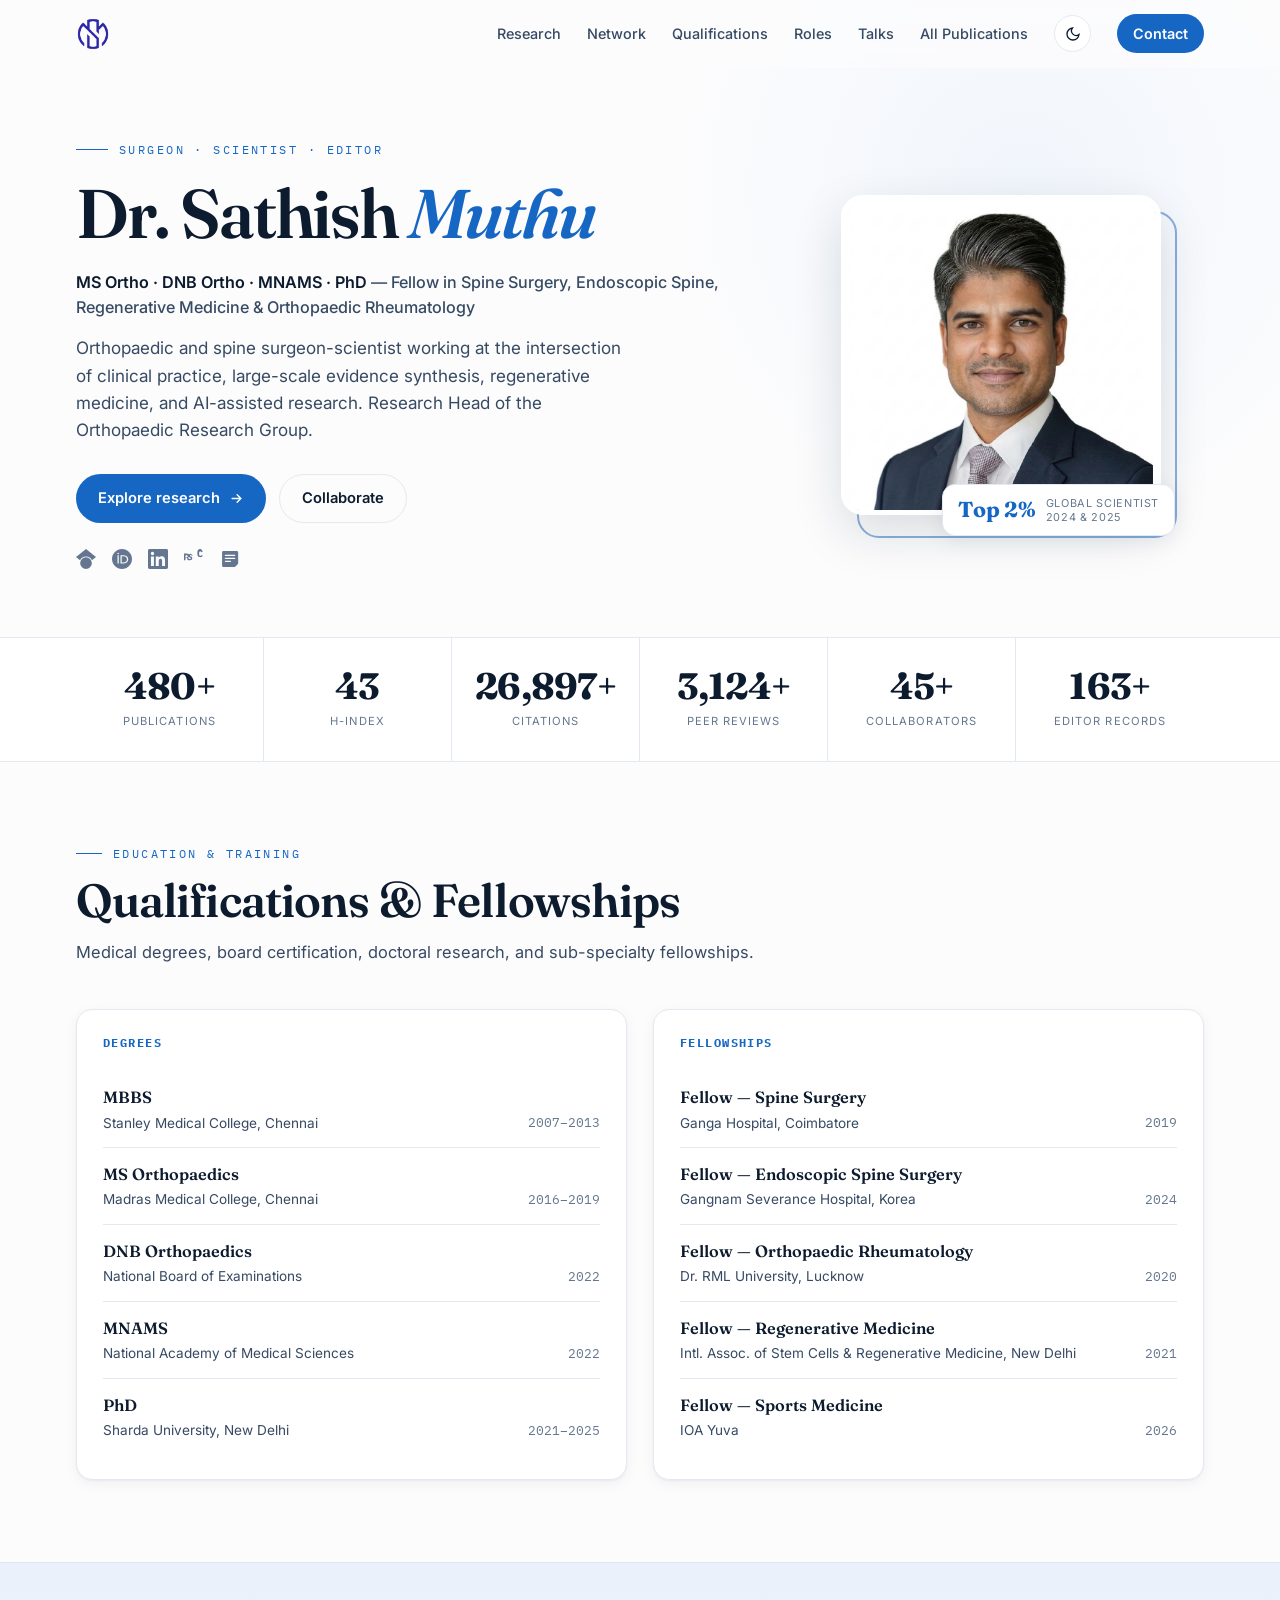
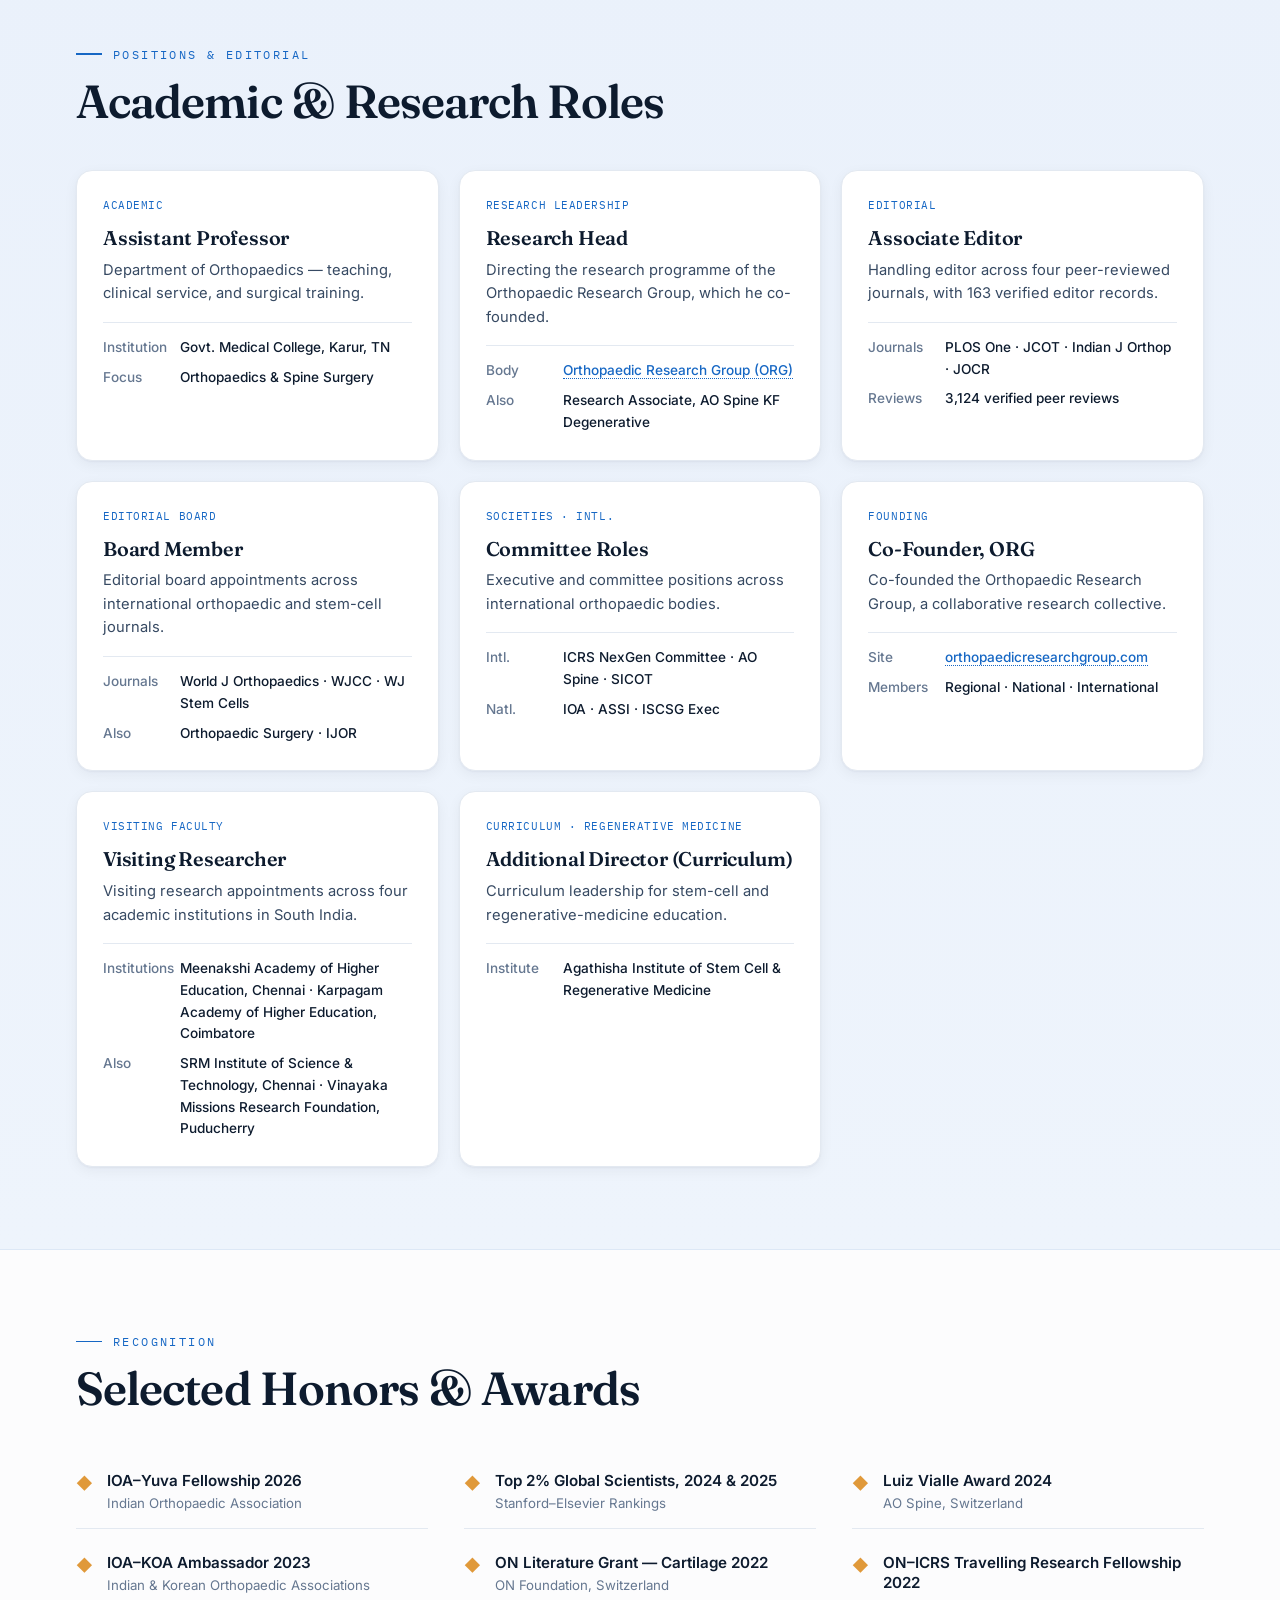
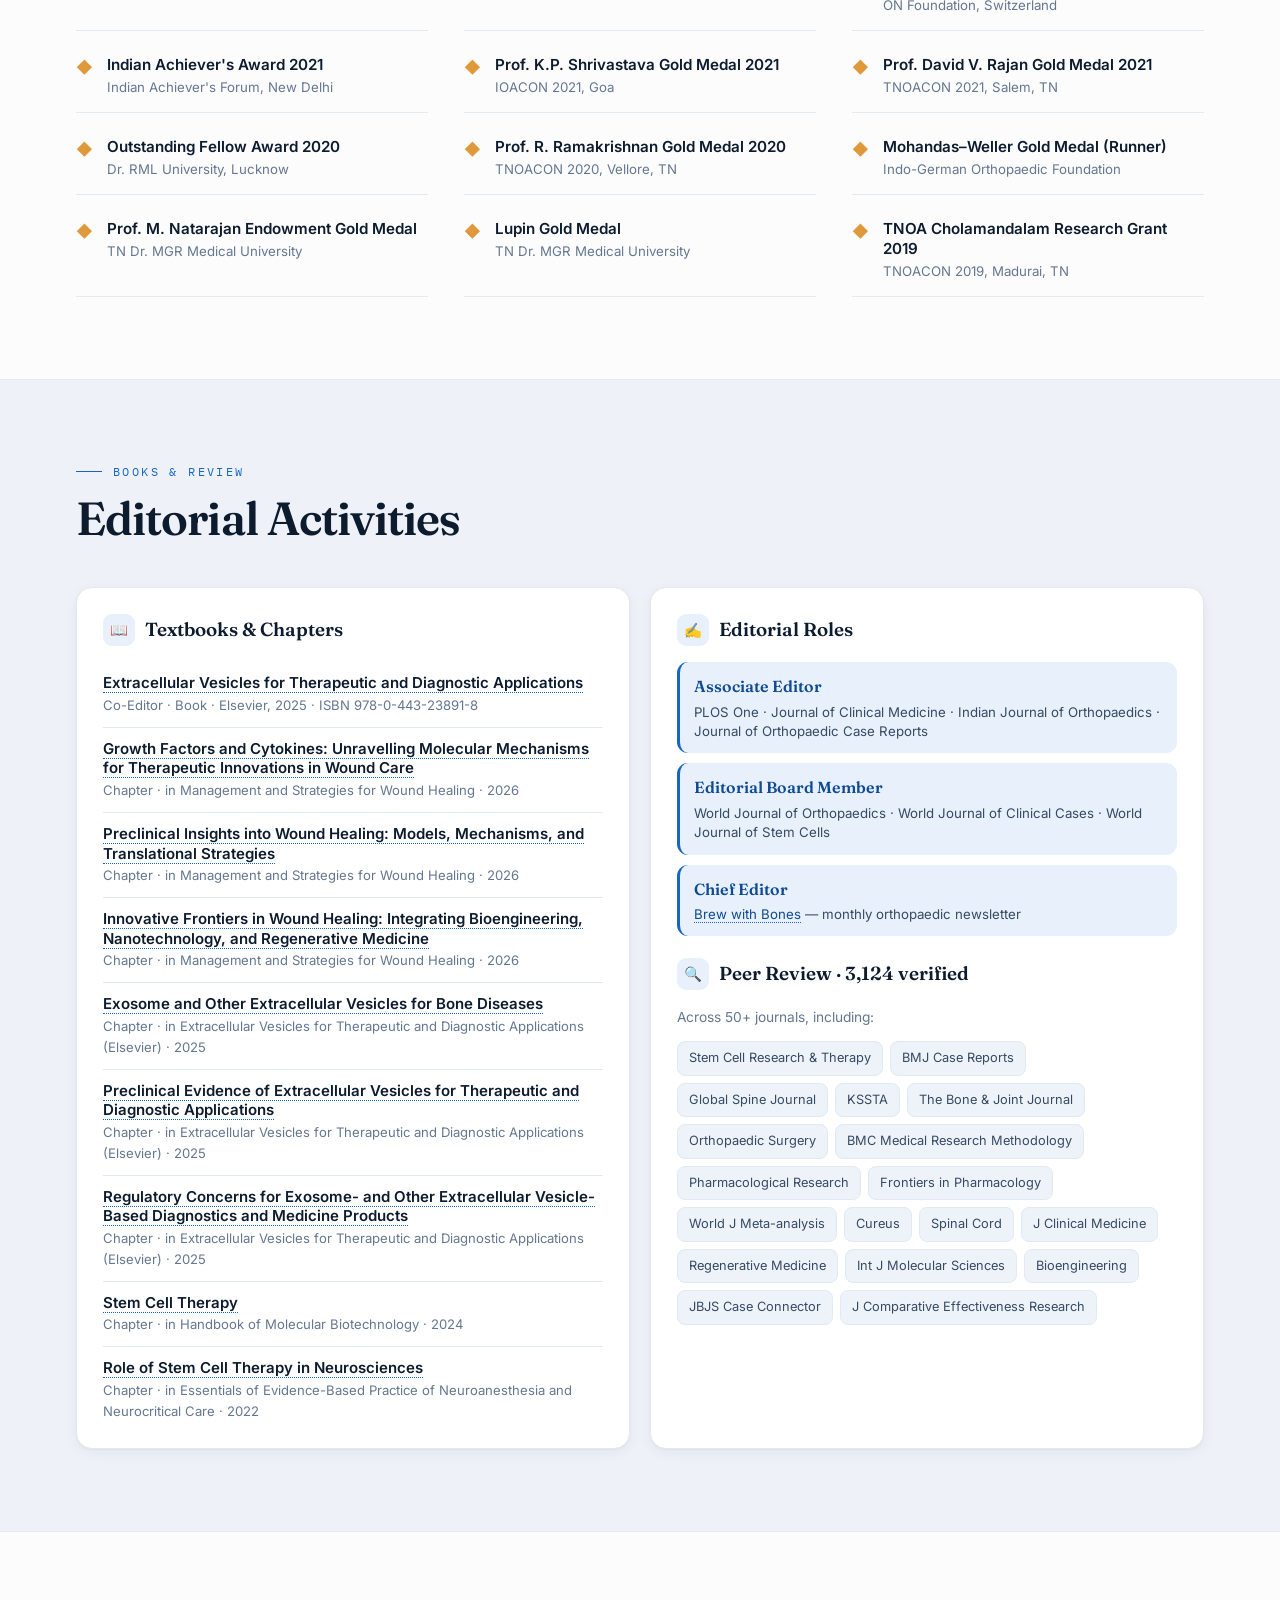
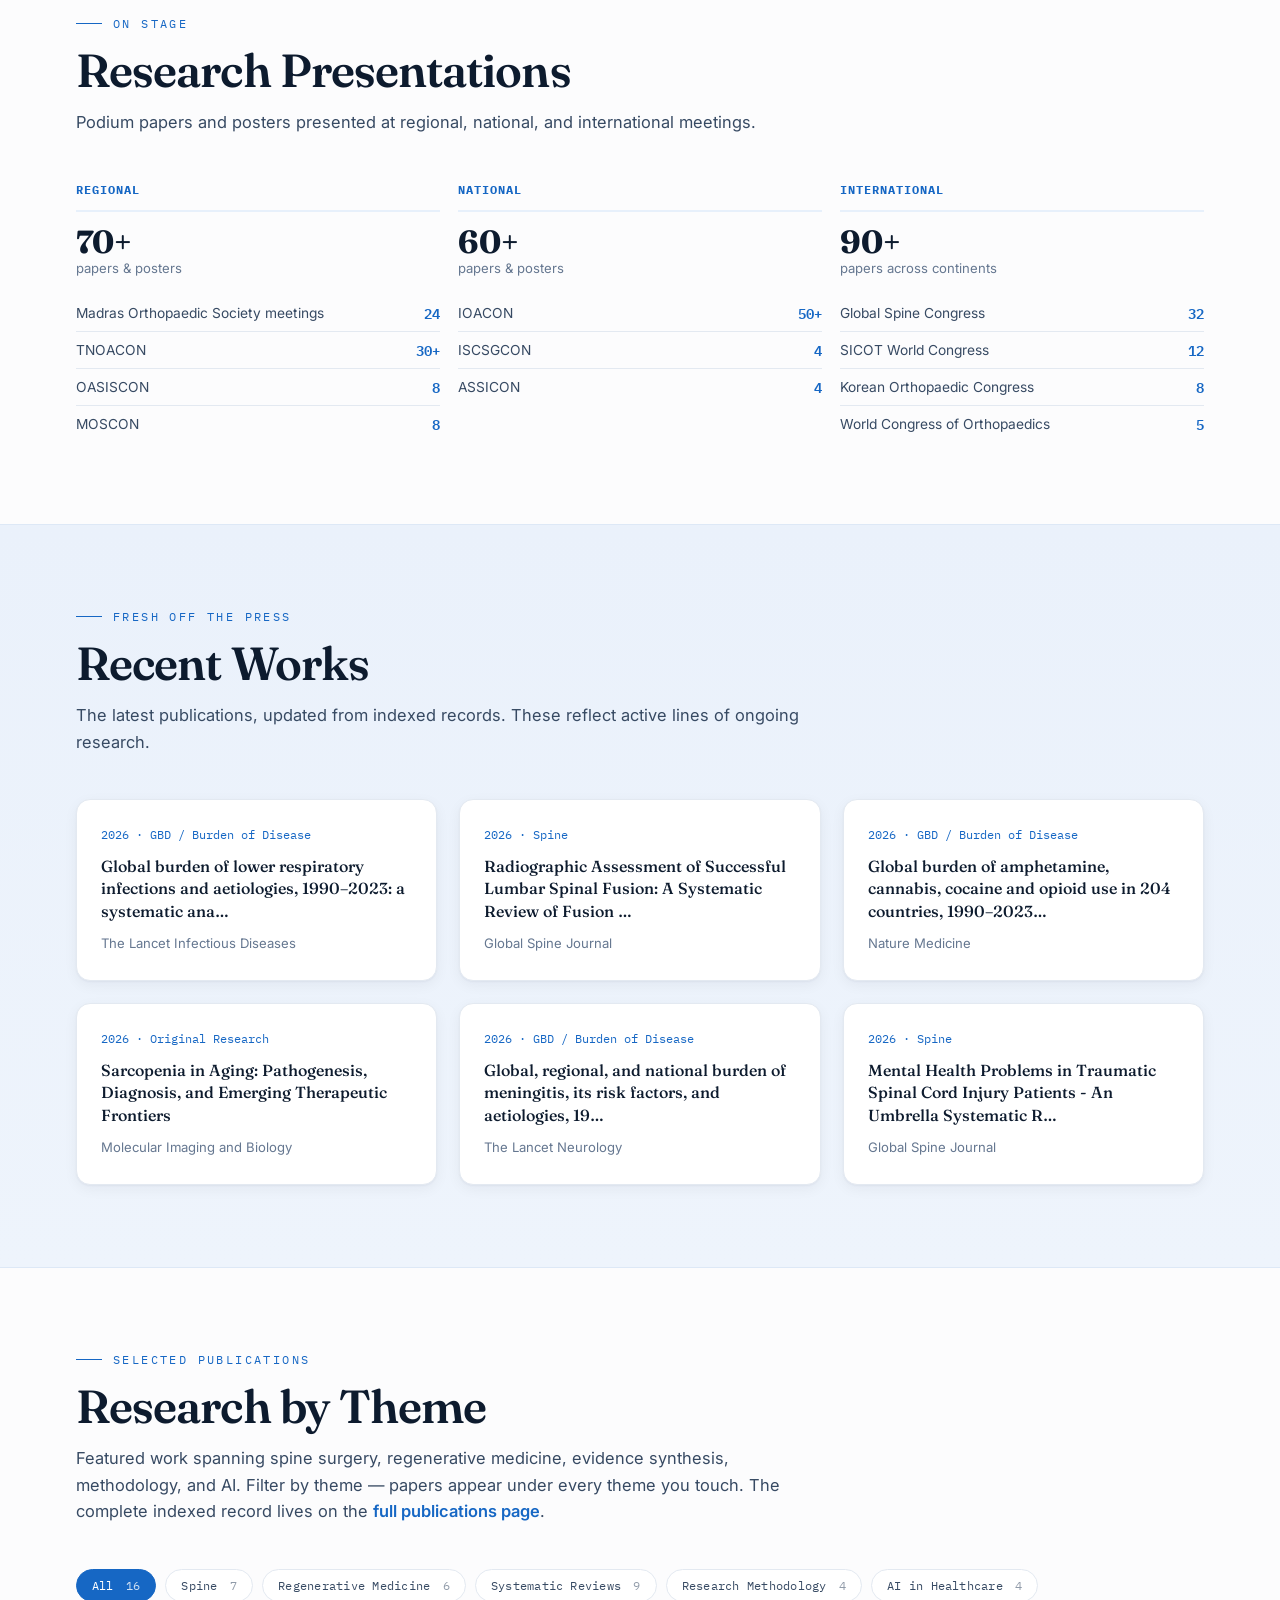
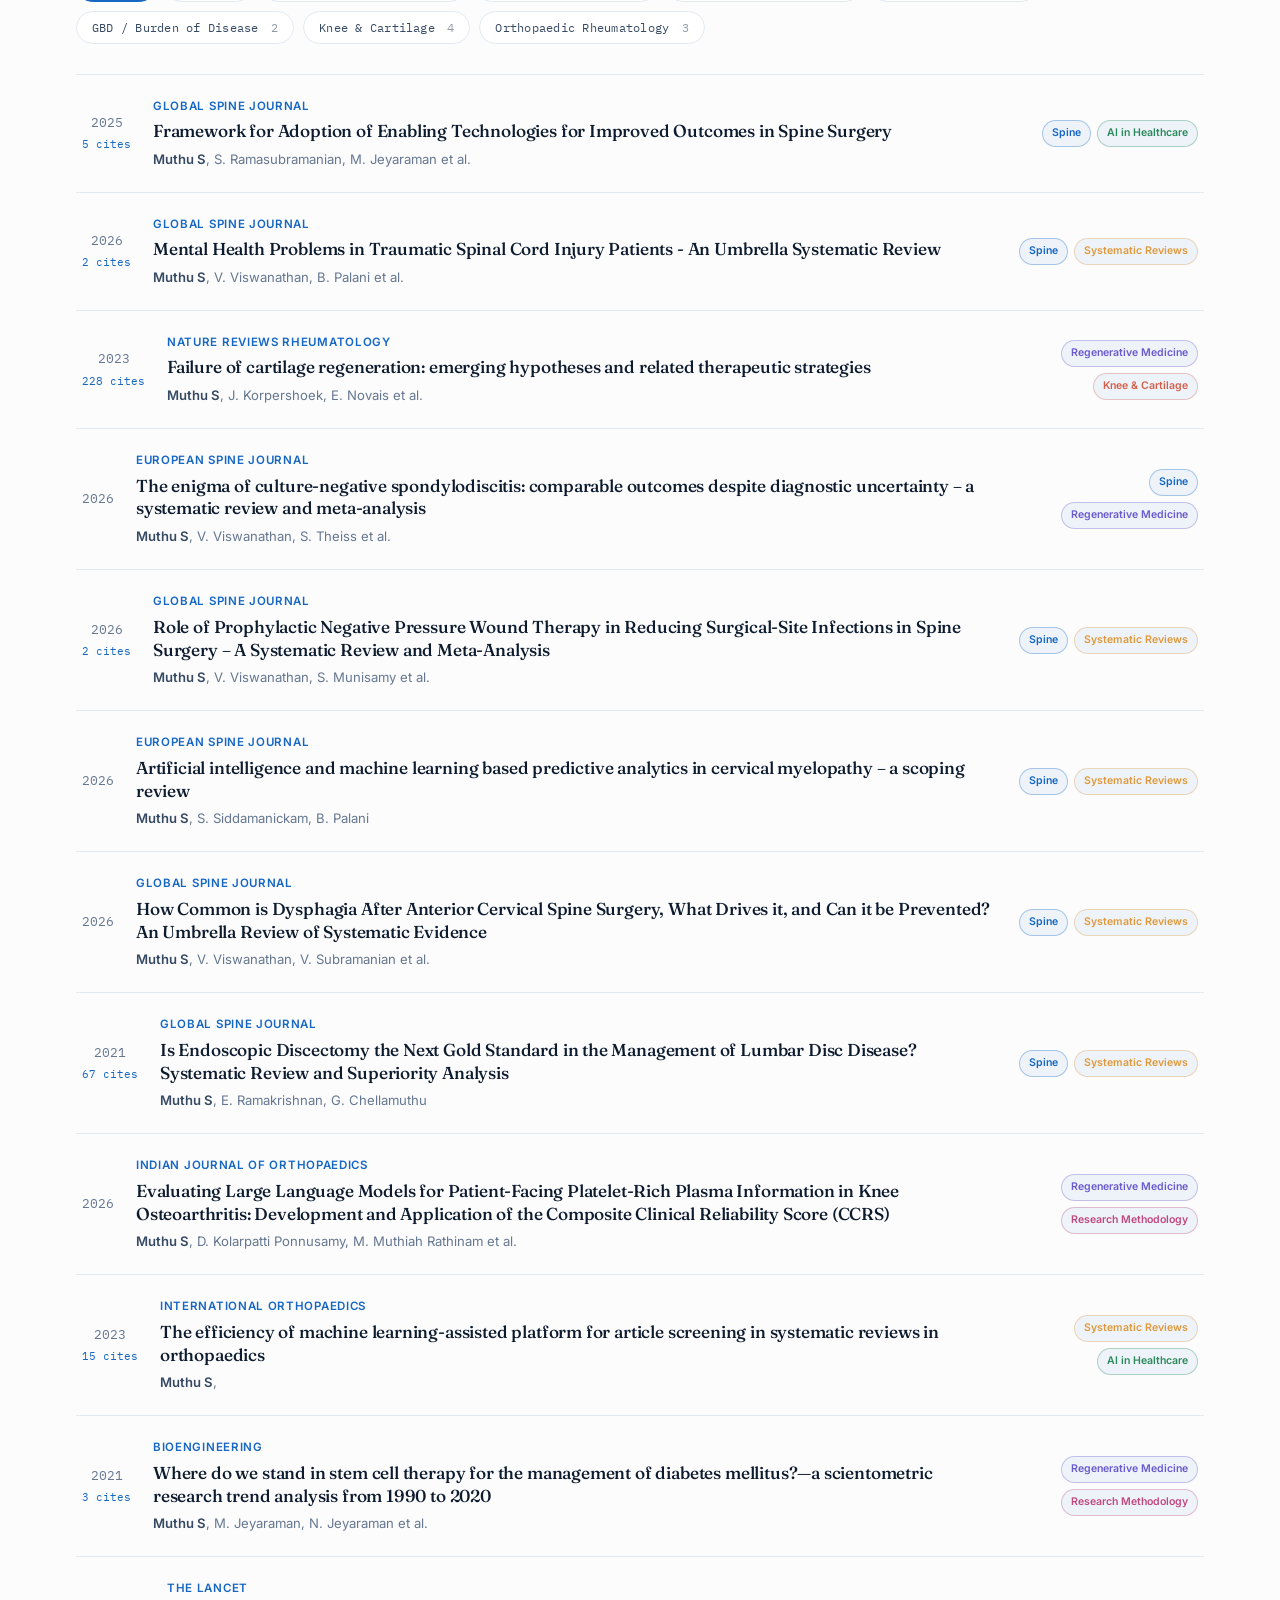
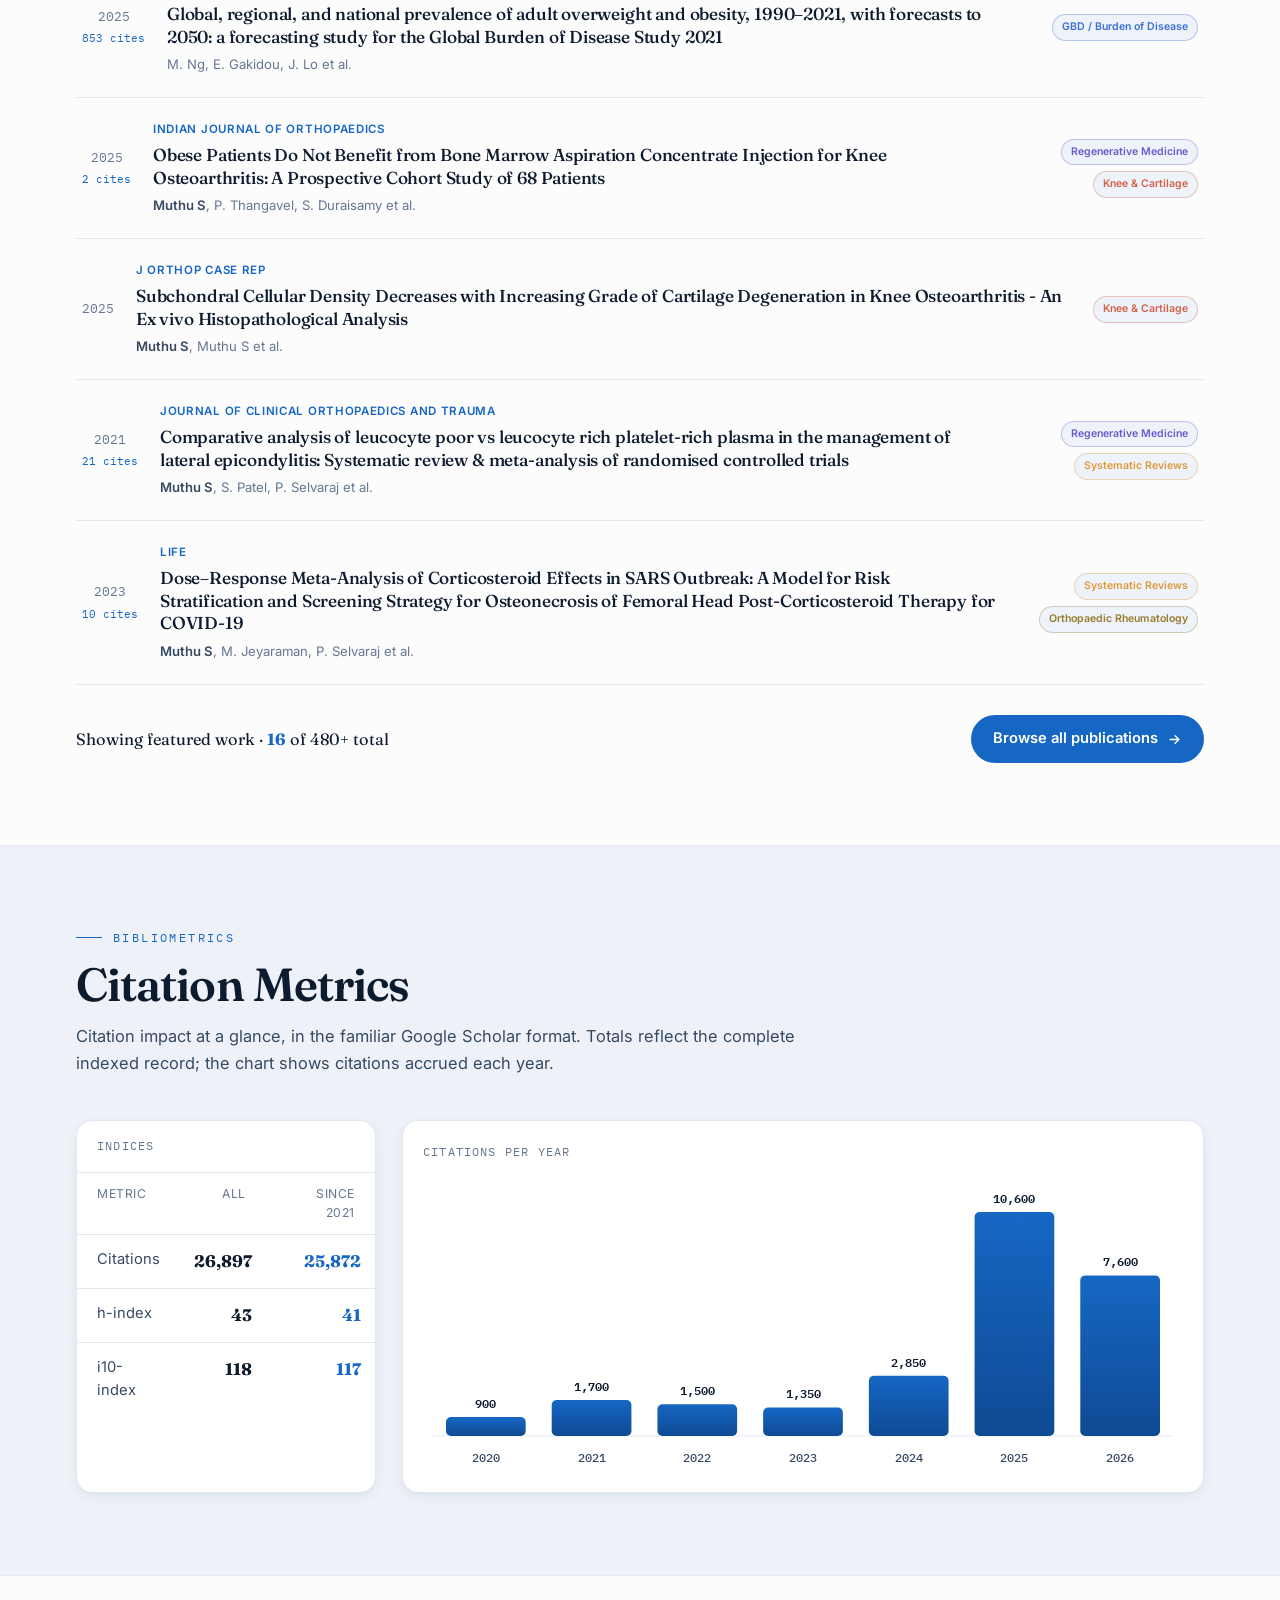
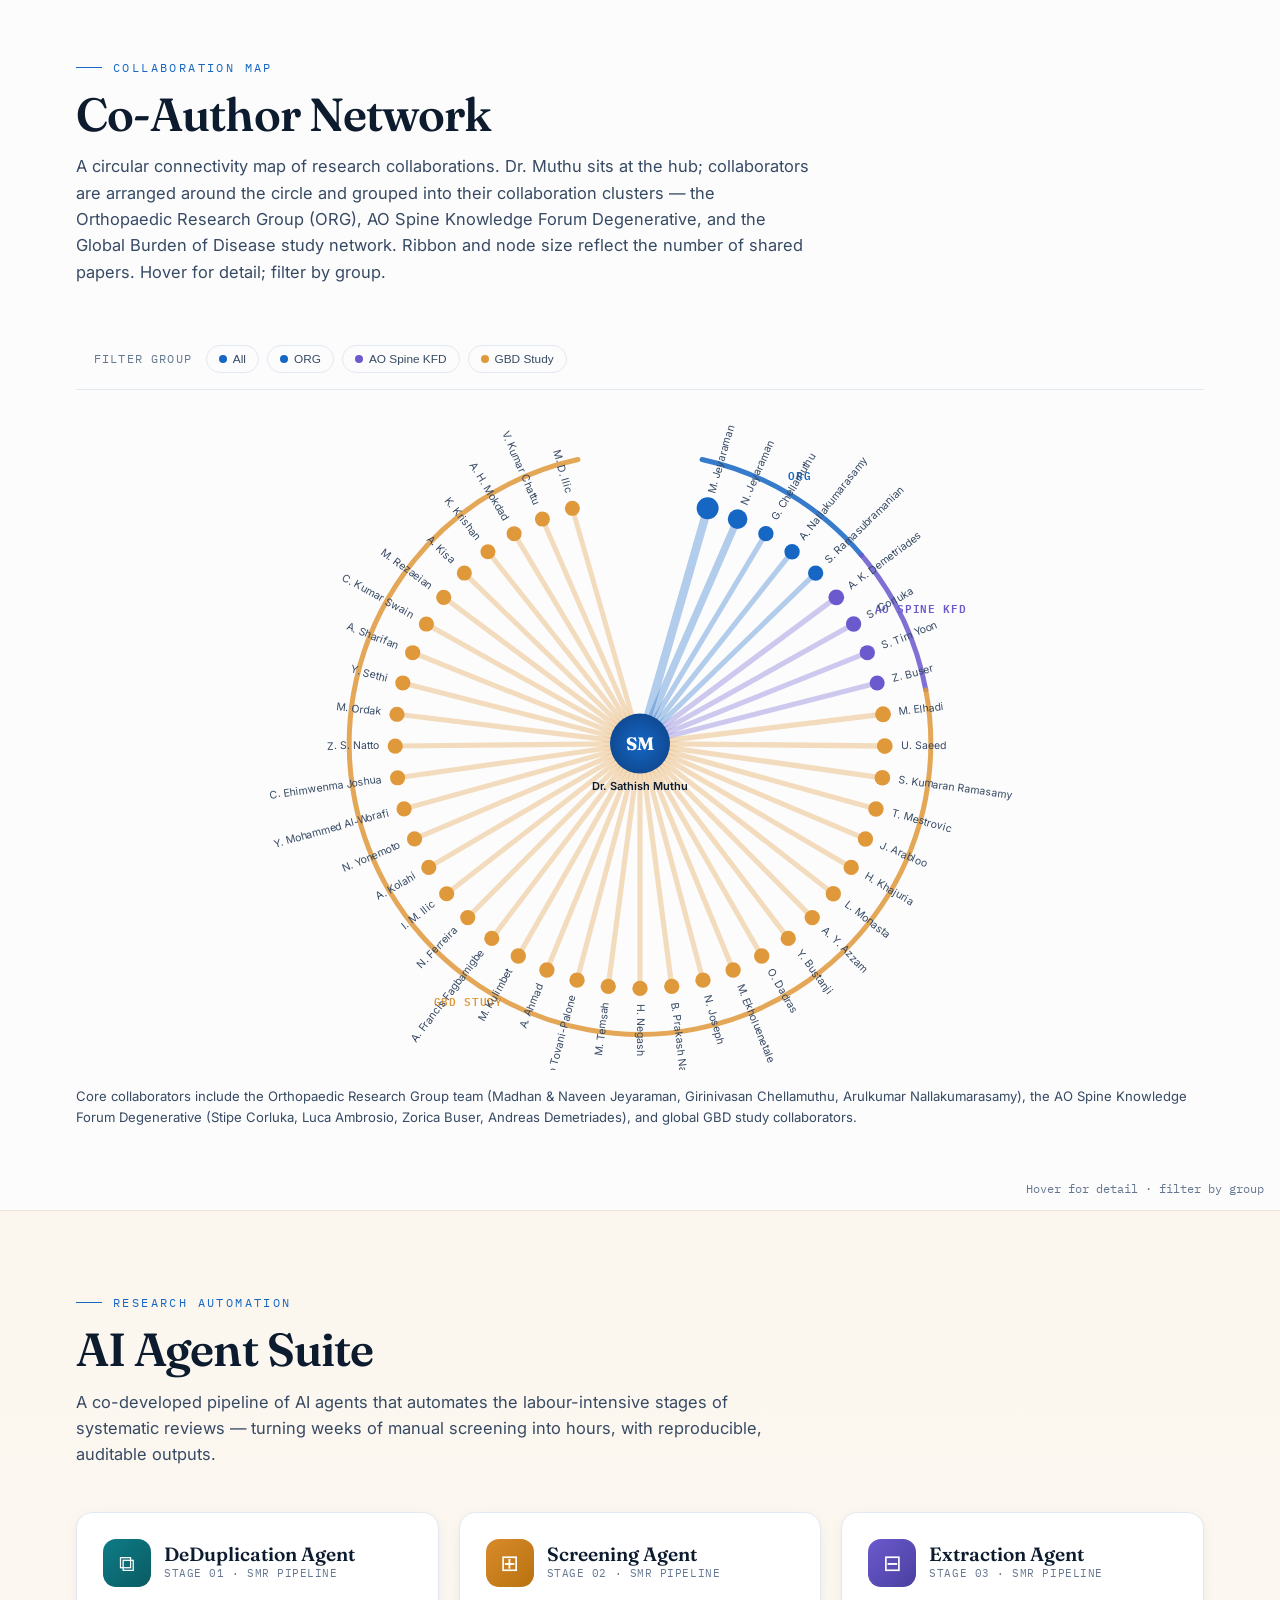
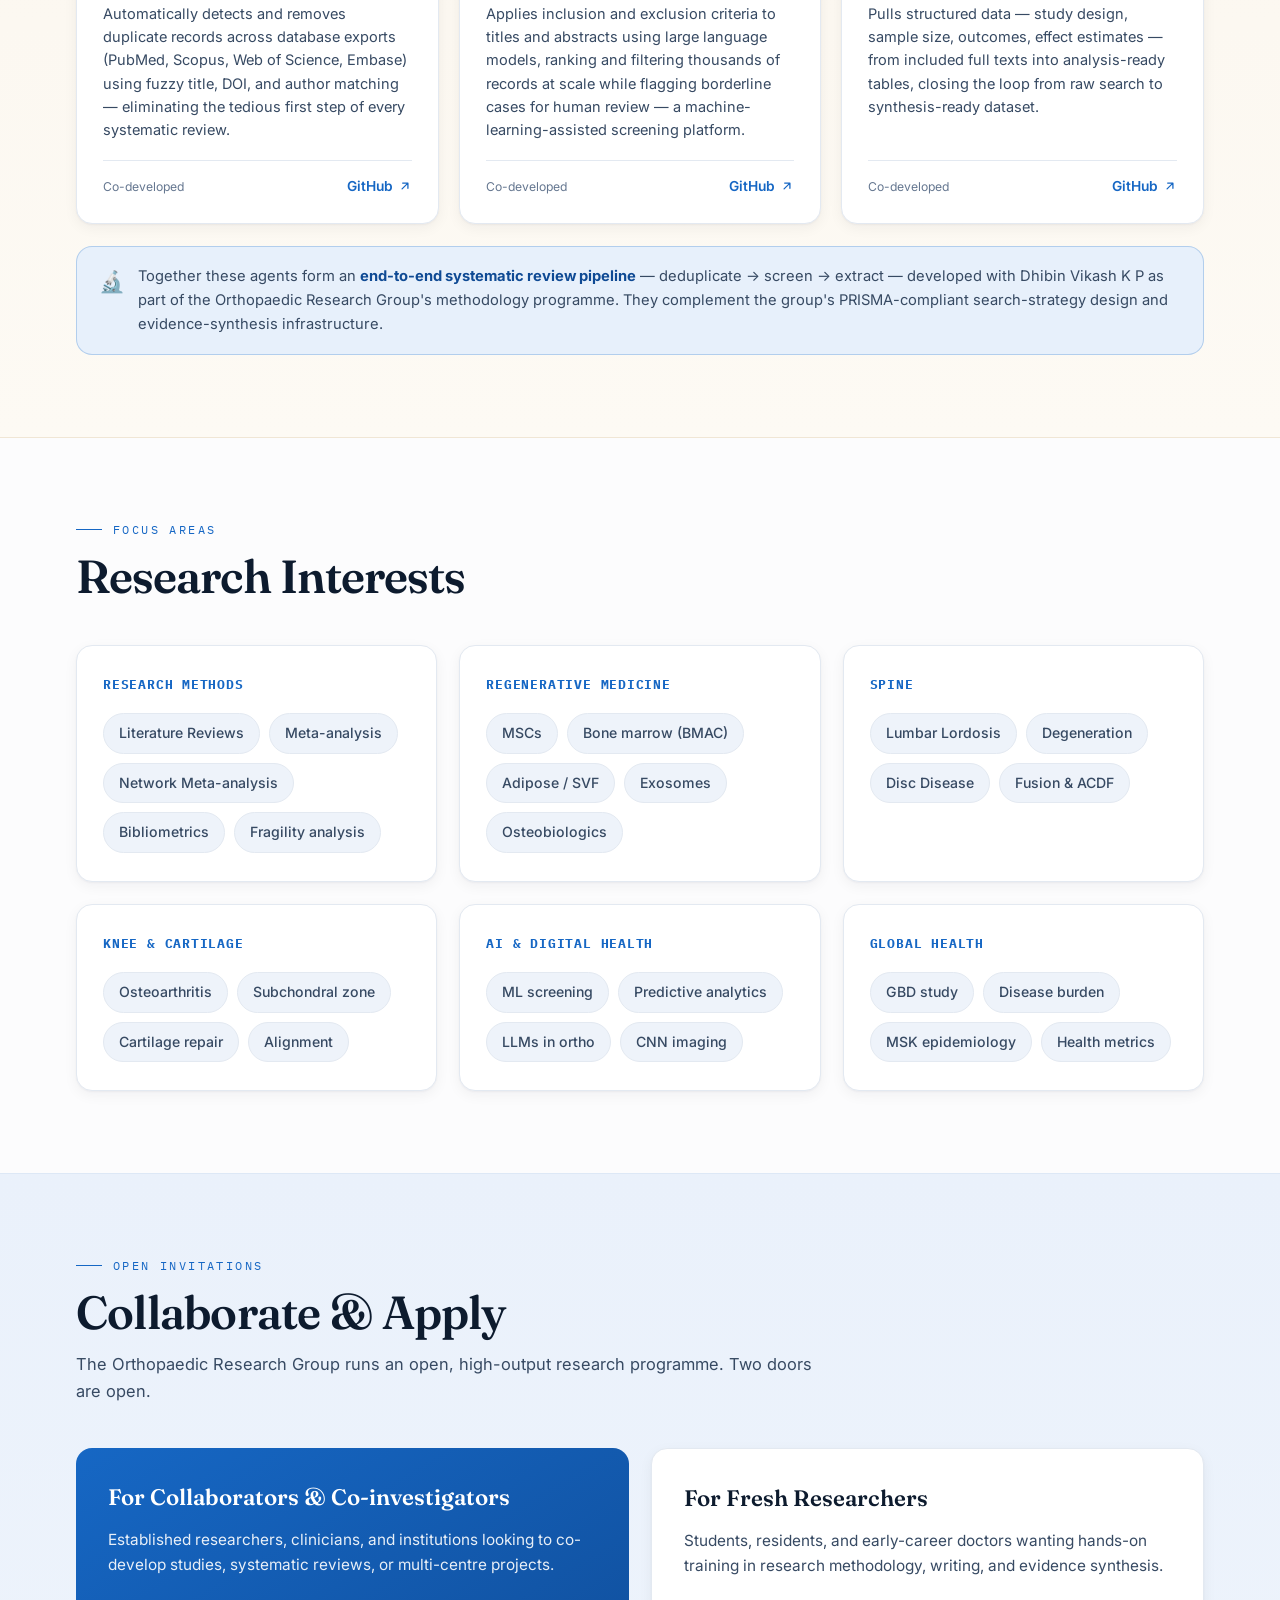
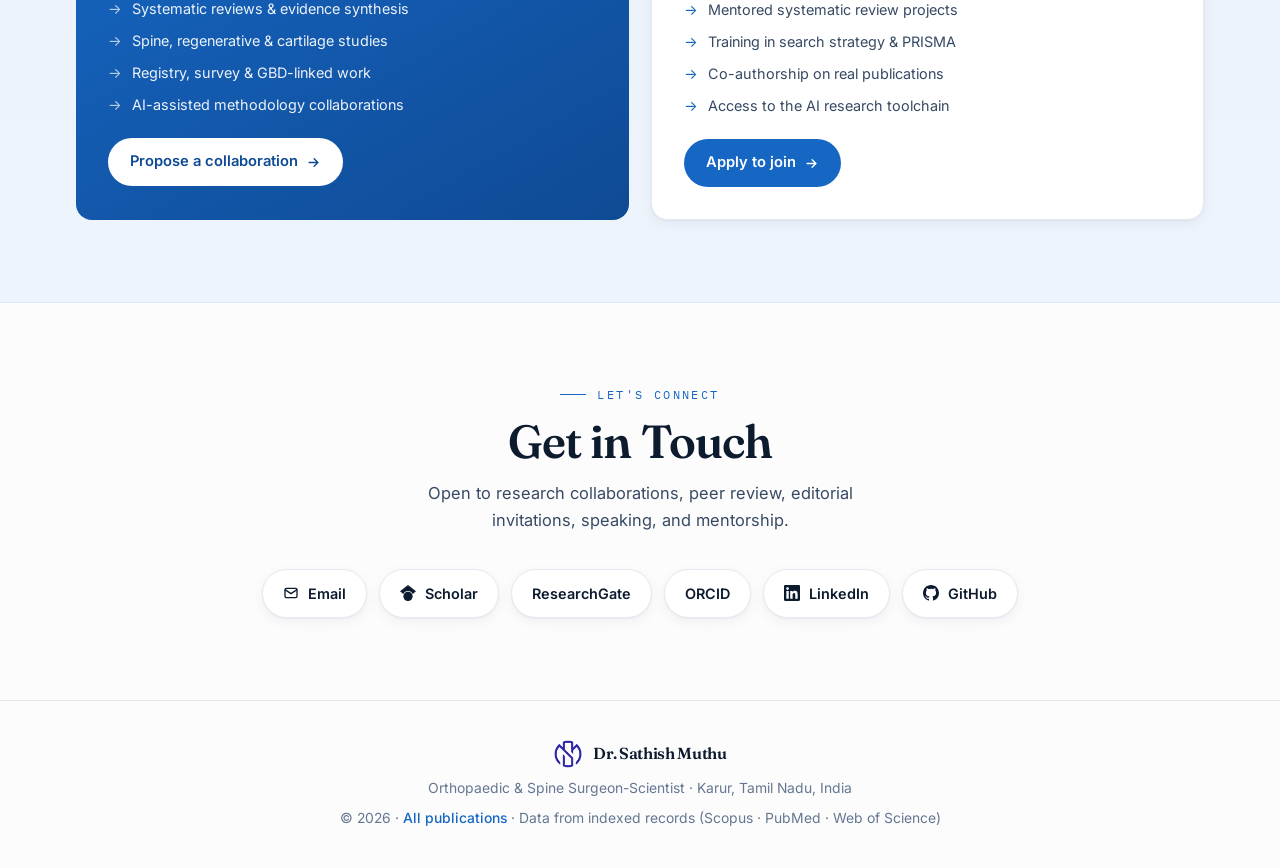
==== commit 2cb1a581: "Add files via upload" ====
--- a/index.html
+++ b/index.html
@@ -228,12 +228,14 @@
 .social svg{width:16px;height:16px}
 
 /* recent ticker */
-.recent-strip{display:grid;grid-template-columns:repeat(auto-fit,minmax(260px,1fr));gap:16px}
-.recent-item{background:var(--surface);border:1px solid var(--line);border-radius:13px;padding:18px;box-shadow:var(--shadow-sm);transition:transform .2s,box-shadow .2s}
+.recent-strip{display:grid;grid-template-columns:repeat(3,1fr);gap:22px}
+@media(max-width:900px){.recent-strip{grid-template-columns:repeat(2,1fr)}}
+@media(max-width:600px){.recent-strip{grid-template-columns:1fr}}
+.recent-item{background:var(--surface);border:1px solid var(--line);border-radius:14px;padding:26px 24px;box-shadow:var(--shadow-sm);transition:transform .2s,box-shadow .2s}
 .recent-item:hover{transform:translateY(-3px);box-shadow:var(--shadow)}
-.recent-item .rd{font-family:'IBM Plex Mono',monospace;font-size:.72rem;color:var(--teal);margin-bottom:8px}
-.recent-item .rt{font-size:.92rem;font-weight:500;color:var(--ink);line-height:1.35;font-family:'Fraunces',serif}
-.recent-item .rj{font-size:.78rem;color:var(--muted);margin-top:8px}
+.recent-item .rd{font-family:'IBM Plex Mono',monospace;font-size:.74rem;color:var(--teal);margin-bottom:10px}
+.recent-item .rt{font-size:1rem;font-weight:500;color:var(--ink);line-height:1.4;font-family:'Fraunces',serif}
+.recent-item .rj{font-size:.82rem;color:var(--muted);margin-top:11px}
 
 /* citation metrics (Scholar-style) */
 .metrics-grid{display:grid;grid-template-columns:300px 1fr;gap:26px;align-items:stretch}
@@ -620,7 +622,7 @@
       <div class="interest reveal"><h4>Spine</h4><div class="chips"><span class="chip">Lumbar Lordosis</span><span class="chip">Degeneration</span><span class="chip">Disc Disease</span><span class="chip">Fusion &amp; ACDF</span></div></div>
       <div class="interest reveal"><h4>Knee &amp; Cartilage</h4><div class="chips"><span class="chip">Osteoarthritis</span><span class="chip">Subchondral zone</span><span class="chip">Cartilage repair</span><span class="chip">Alignment</span></div></div>
       <div class="interest reveal"><h4>AI &amp; Digital Health</h4><div class="chips"><span class="chip">ML screening</span><span class="chip">Predictive analytics</span><span class="chip">LLMs in ortho</span><span class="chip">CNN imaging</span></div></div>
-      <div class="interest reveal"><h4>Global Health</h4><div class="chips"><span class="chip">GBD collaborator</span><span class="chip">Burden of disease</span><span class="chip">MSK epidemiology</span></div></div>
+      <div class="interest reveal"><h4>Global Health</h4><div class="chips"><span class="chip">GBD study</span><span class="chip">Disease burden</span><span class="chip">MSK epidemiology</span><span class="chip">Health metrics</span></div></div>
     </div>
   </div>
 </section>
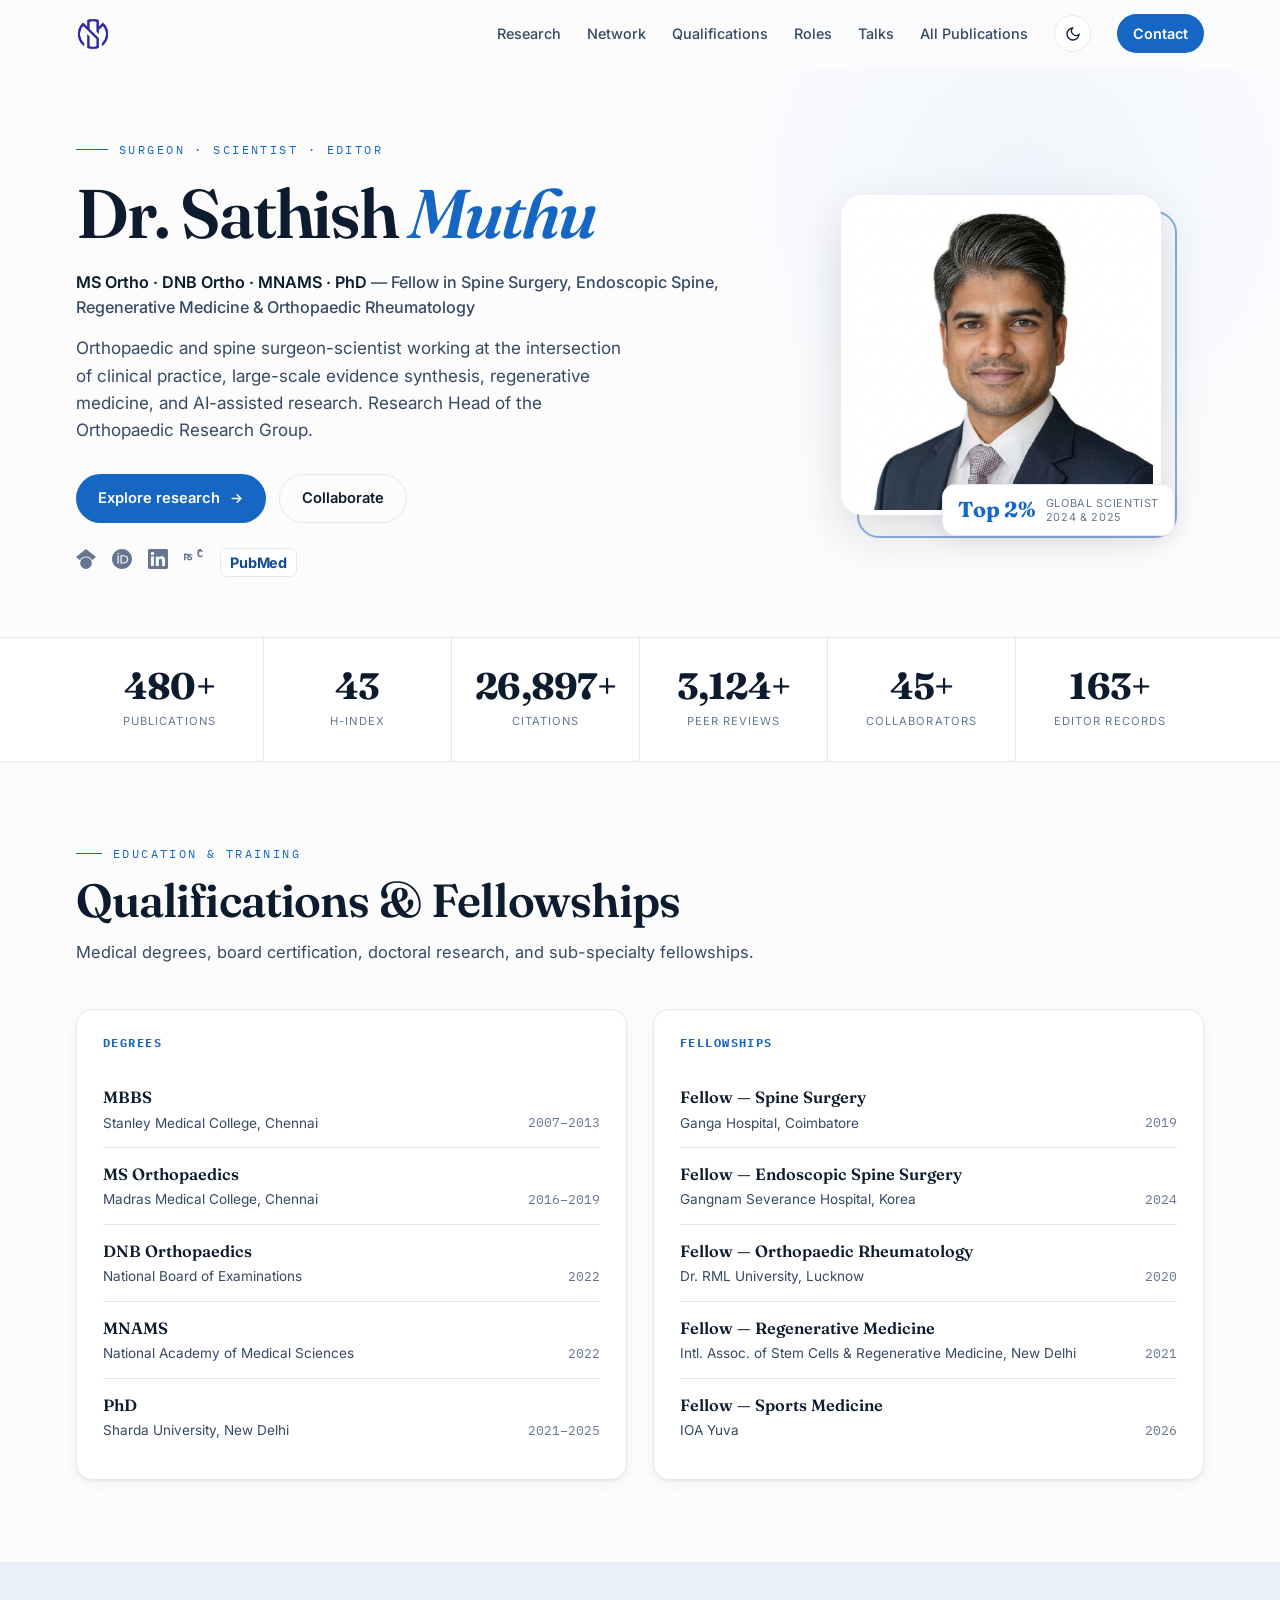
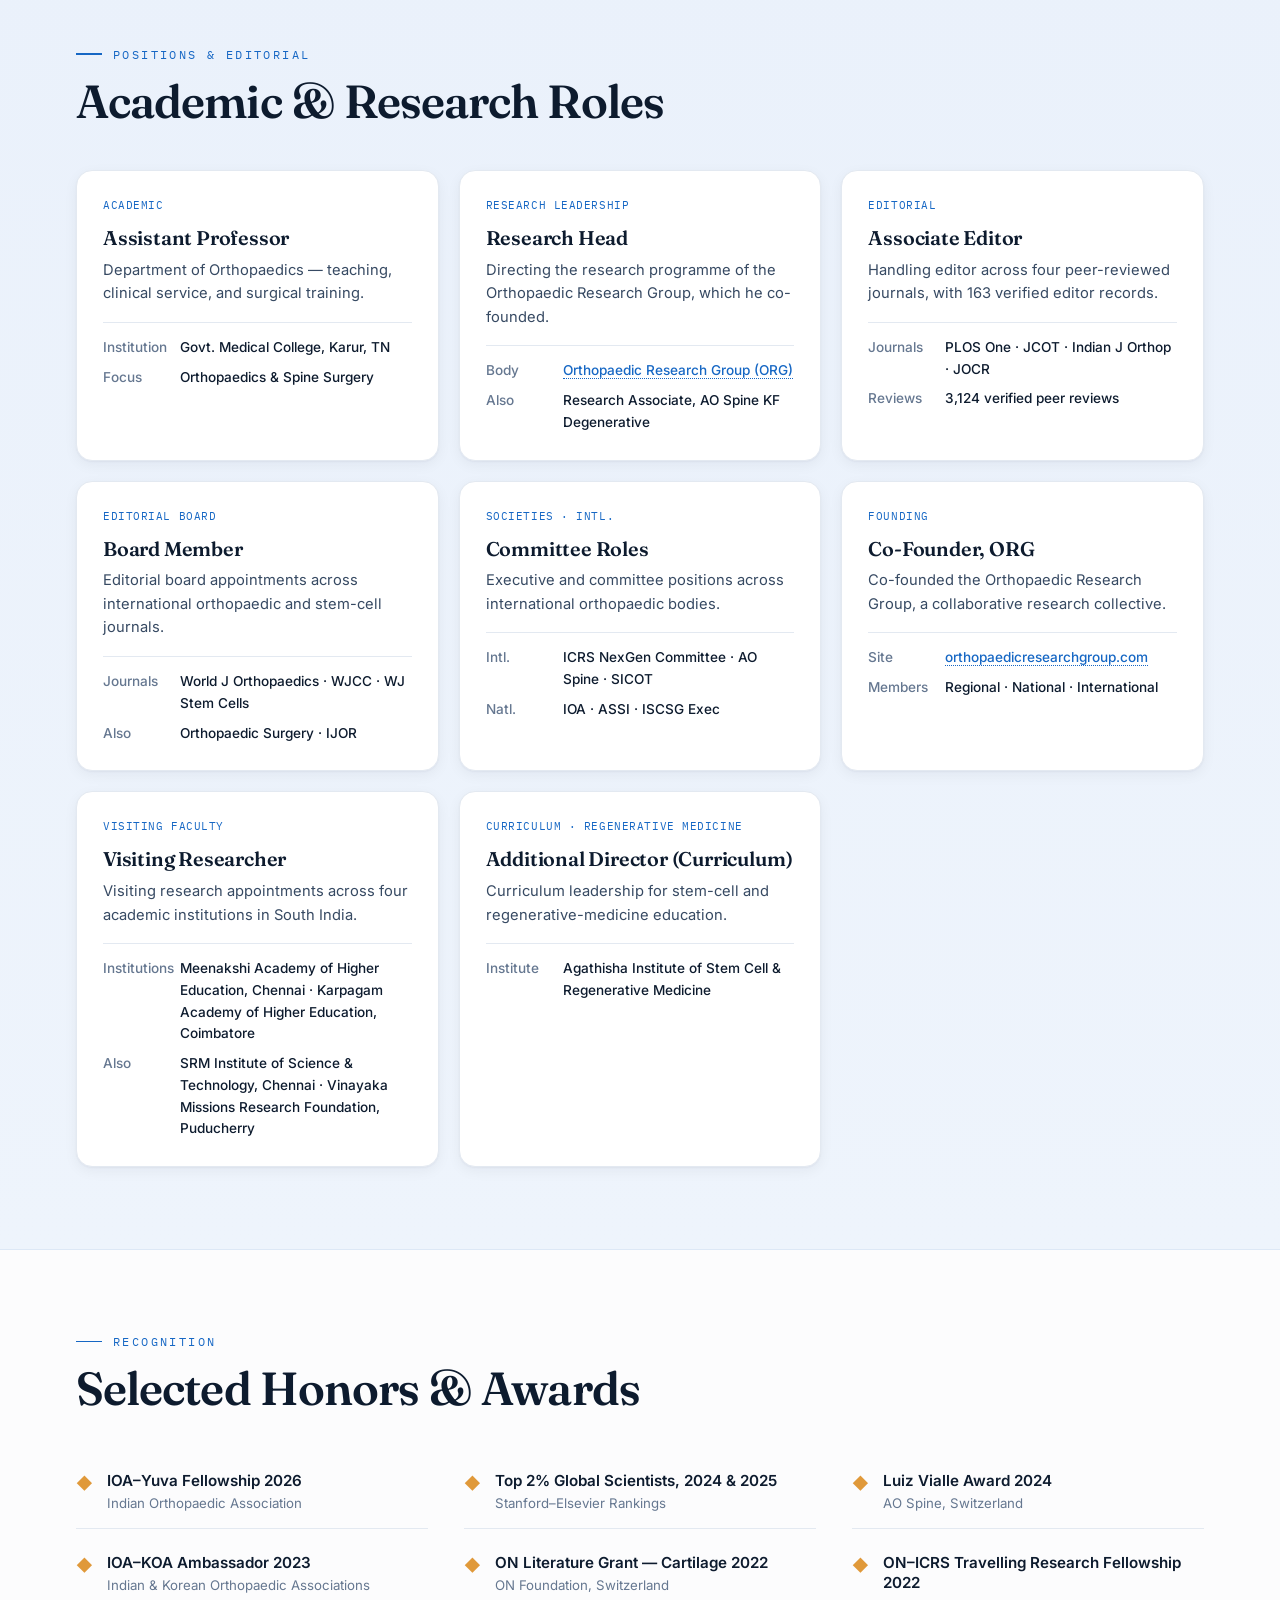
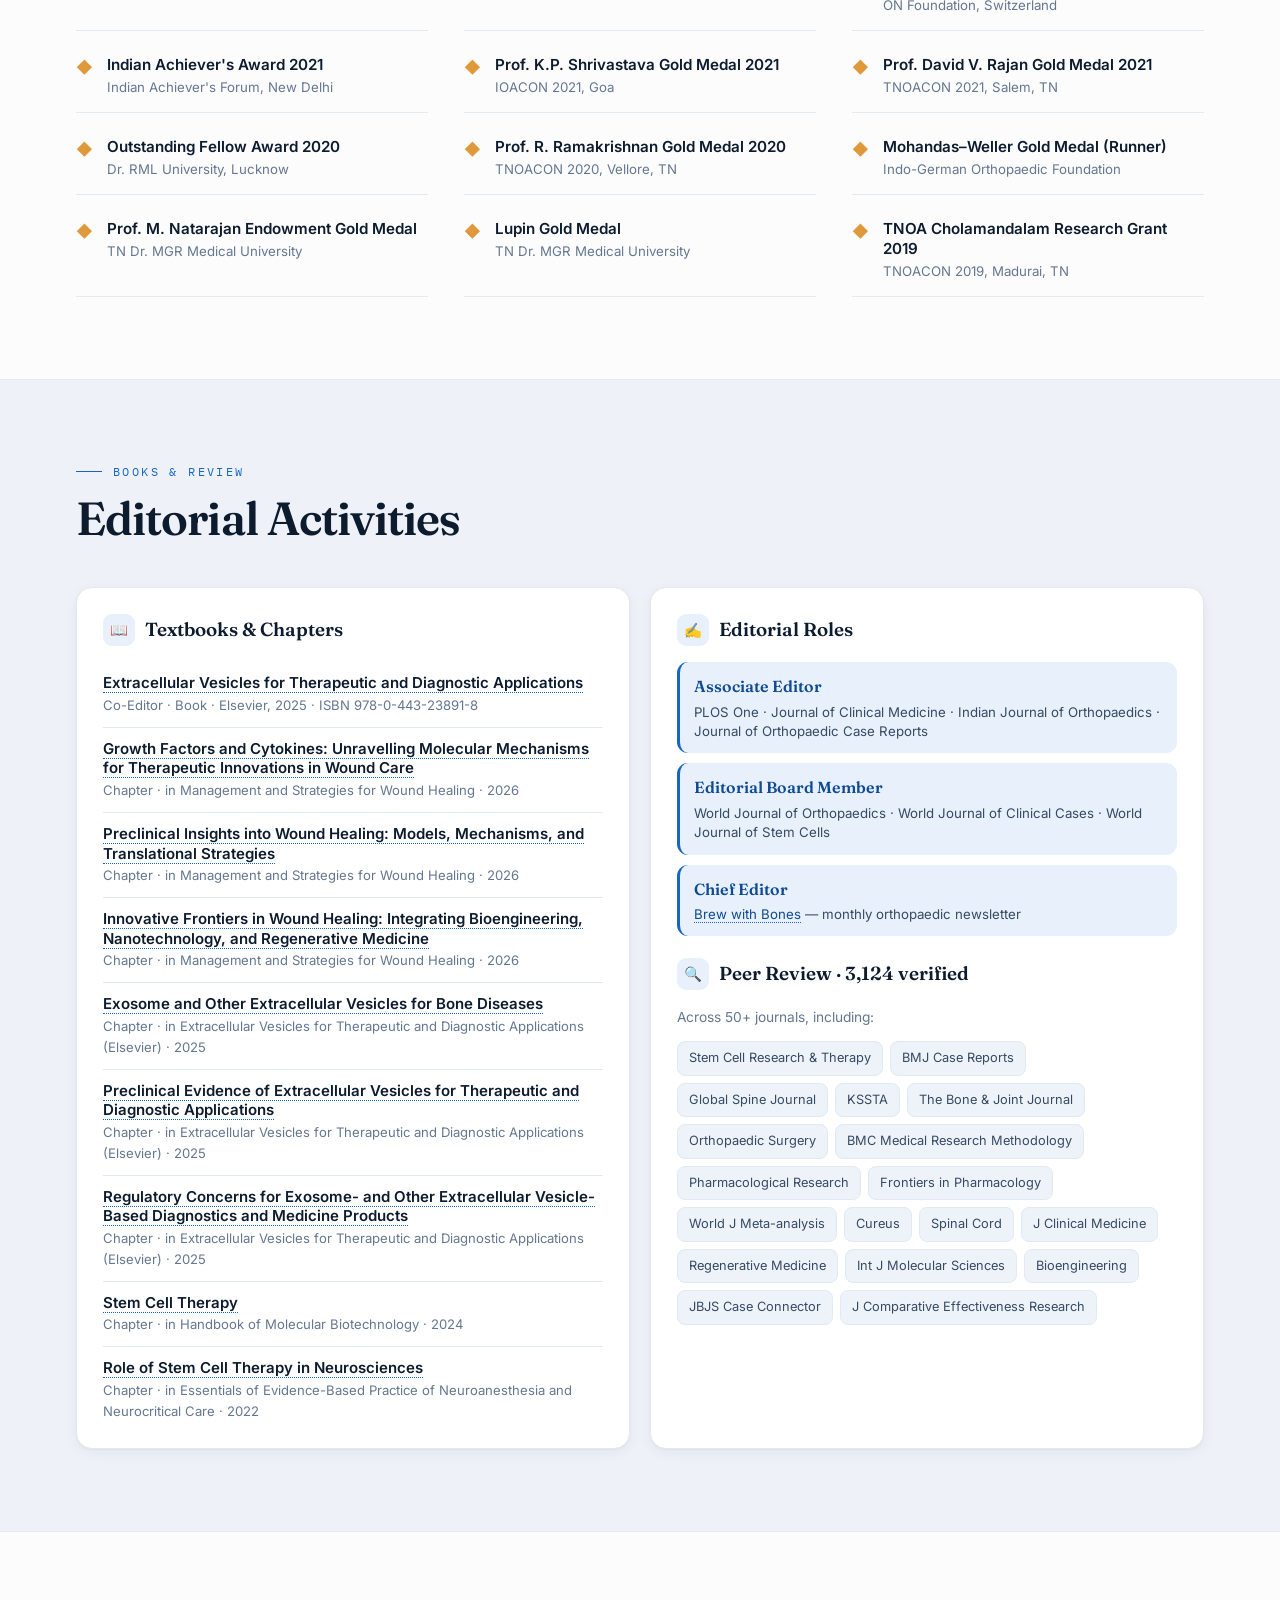
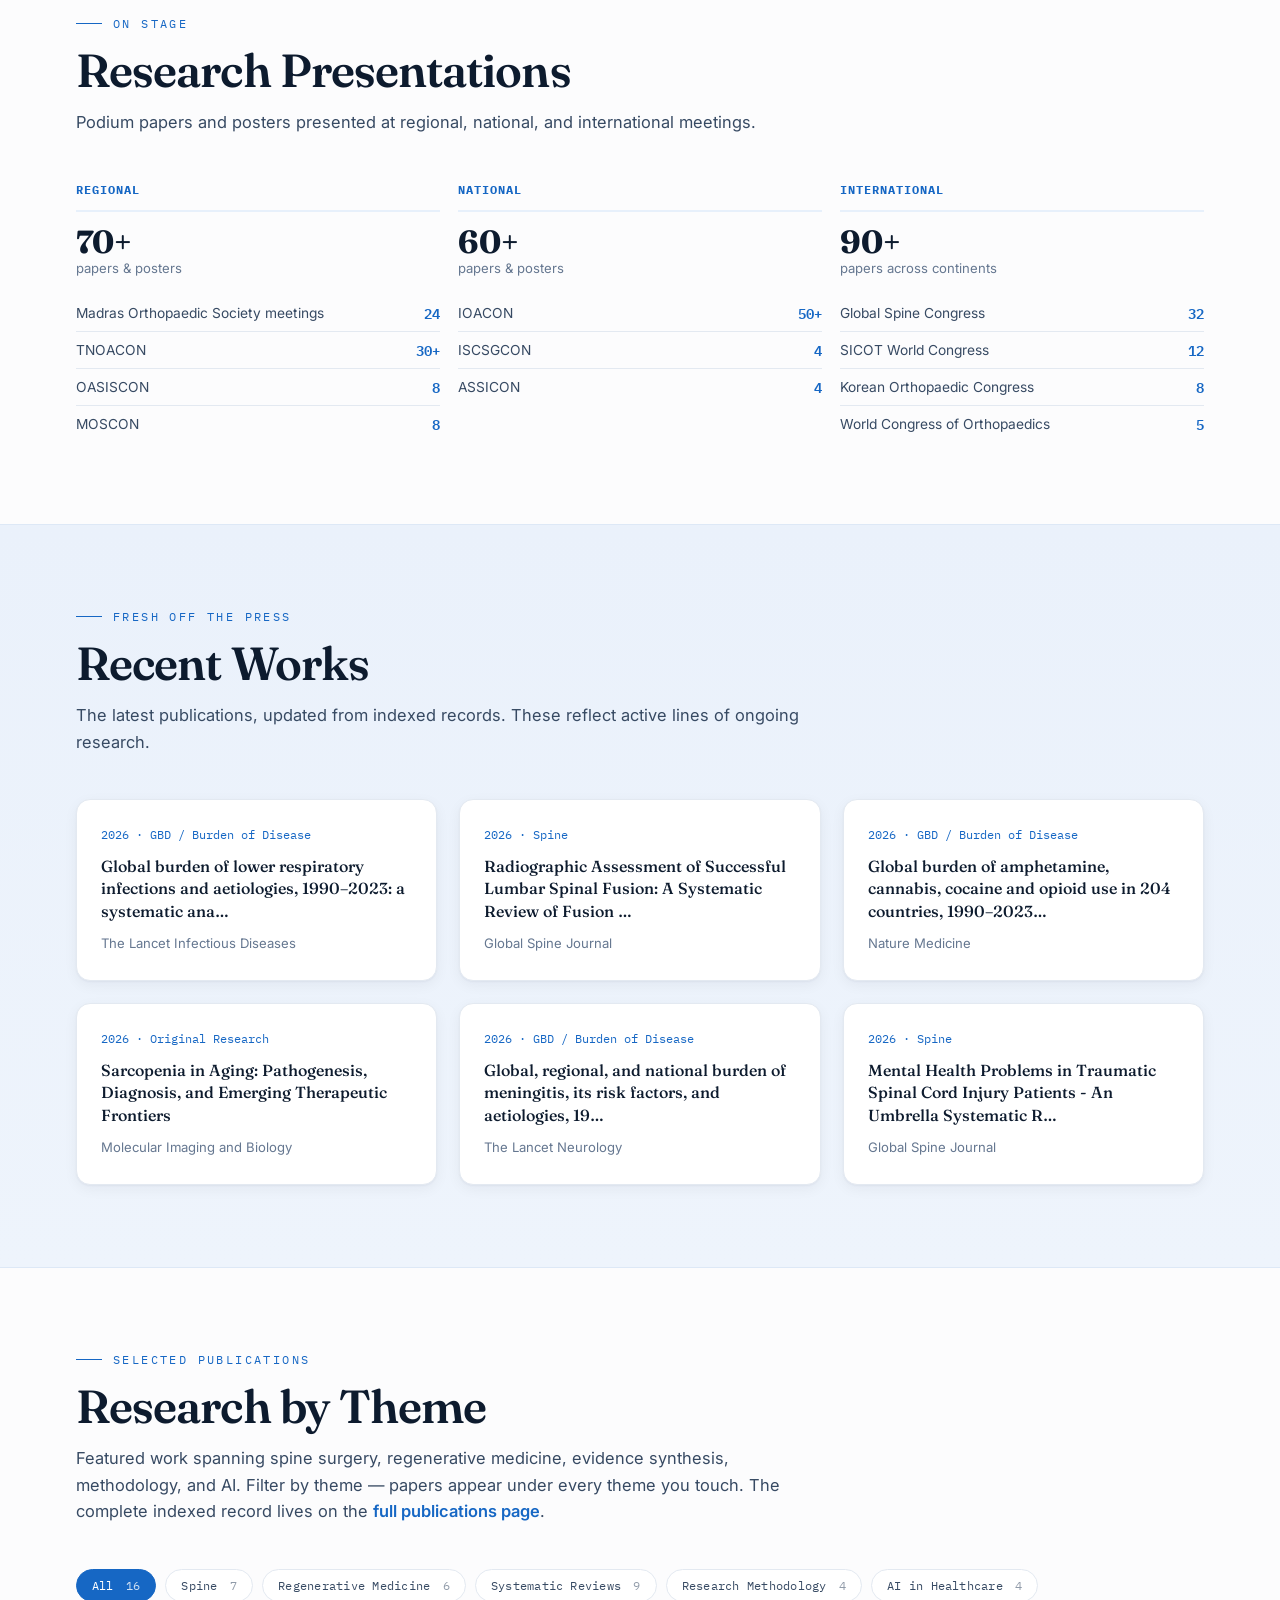
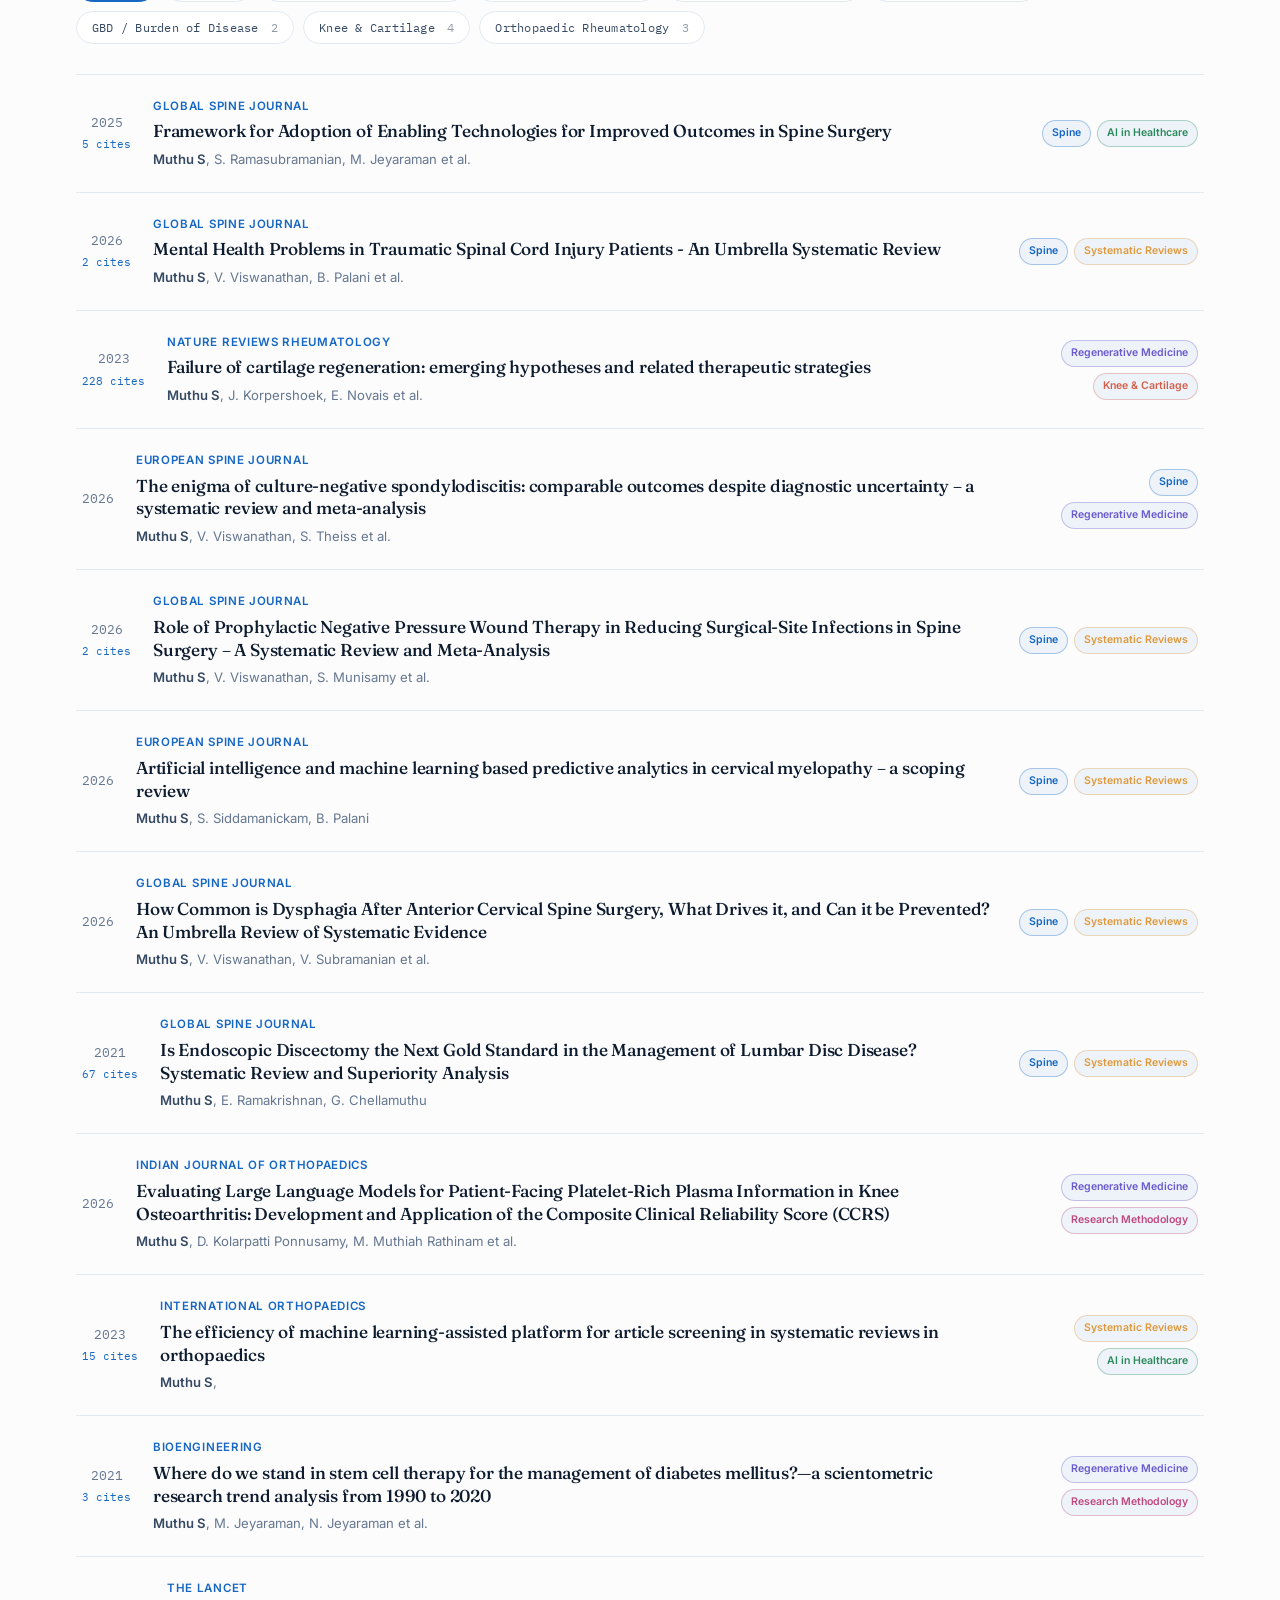
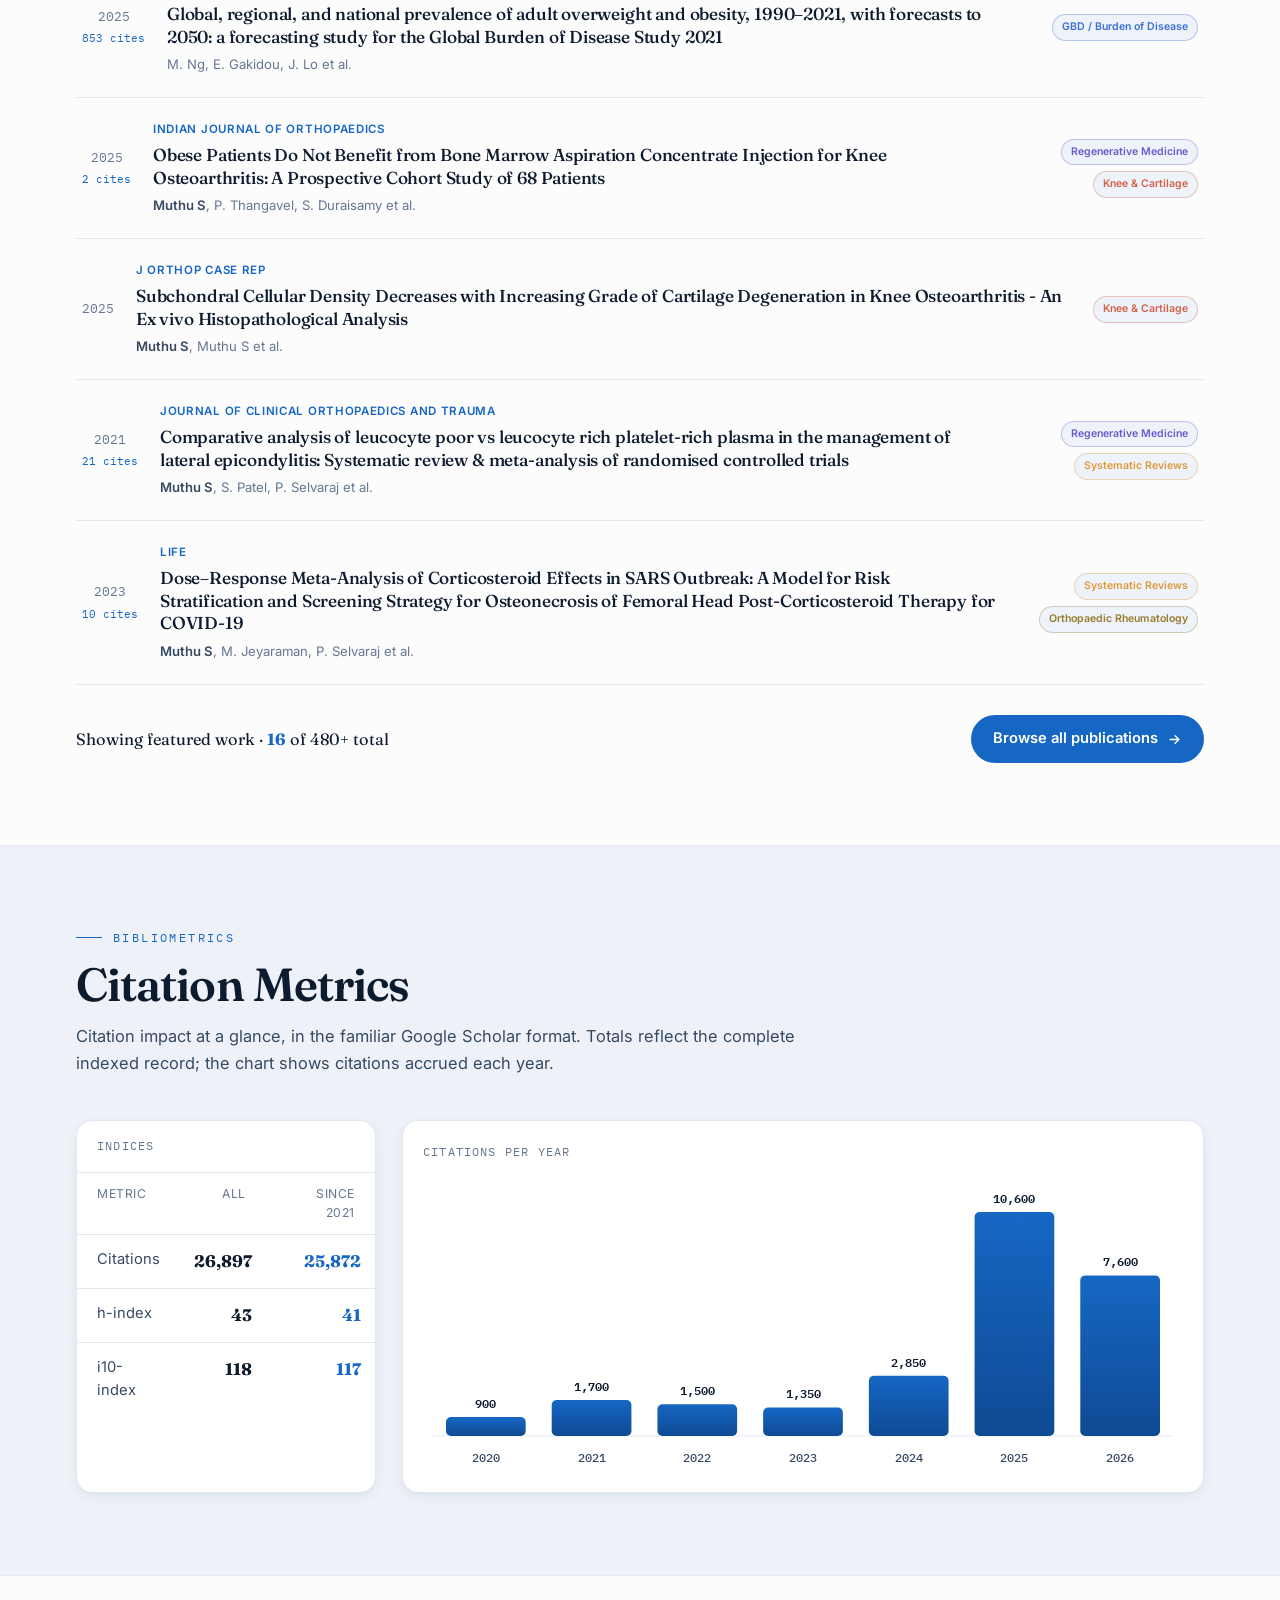
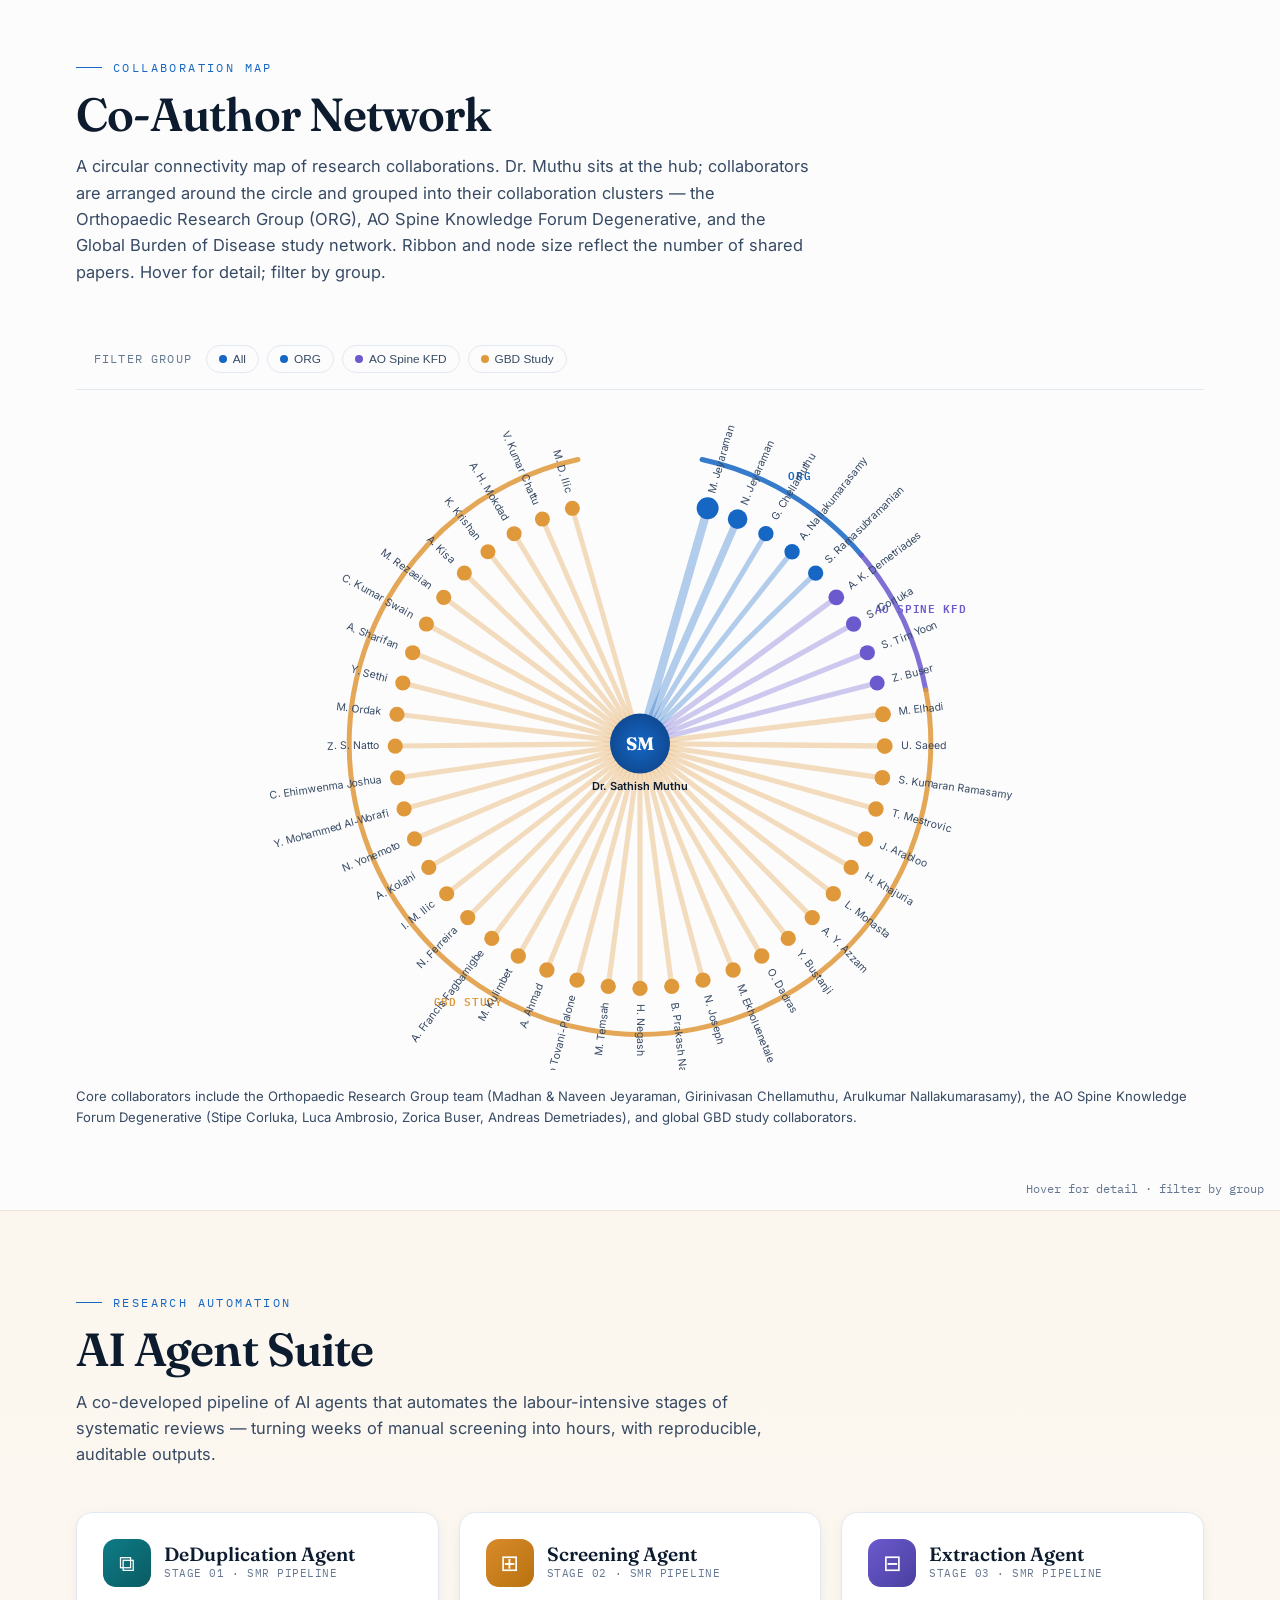
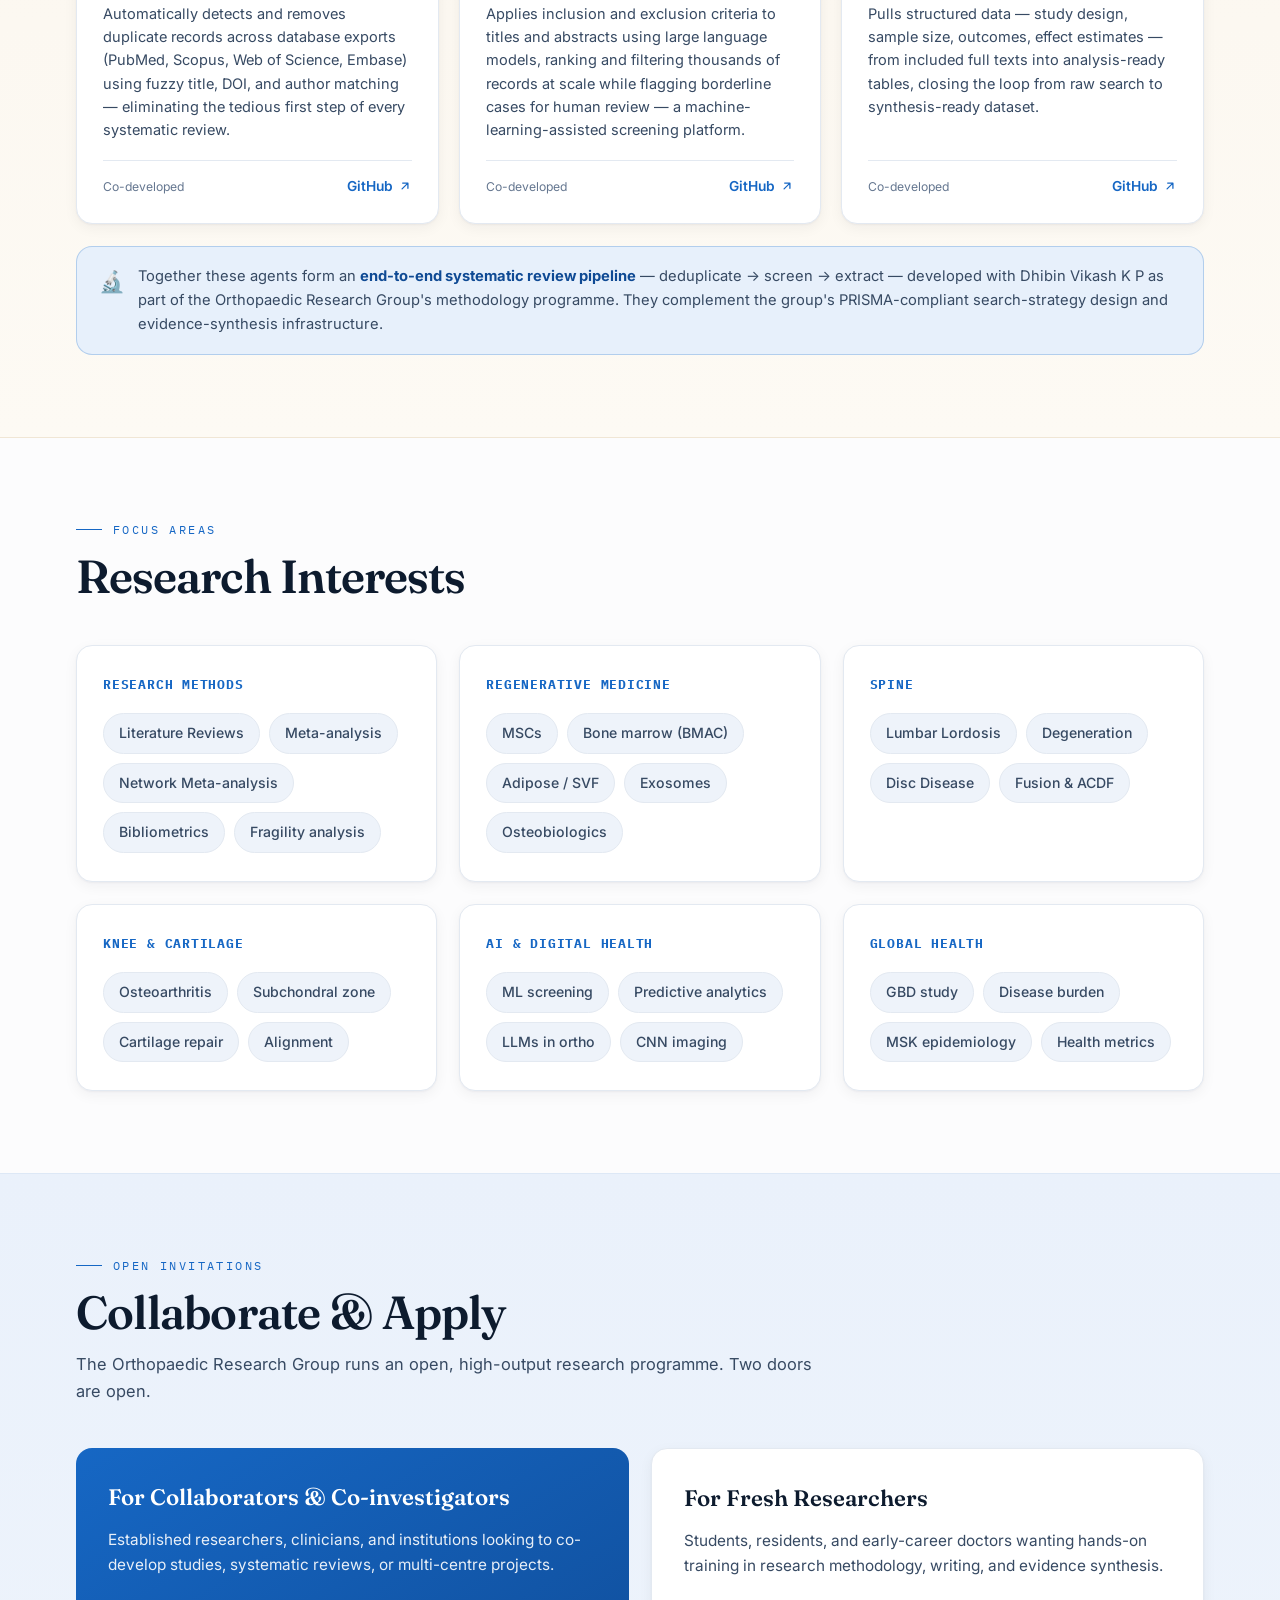
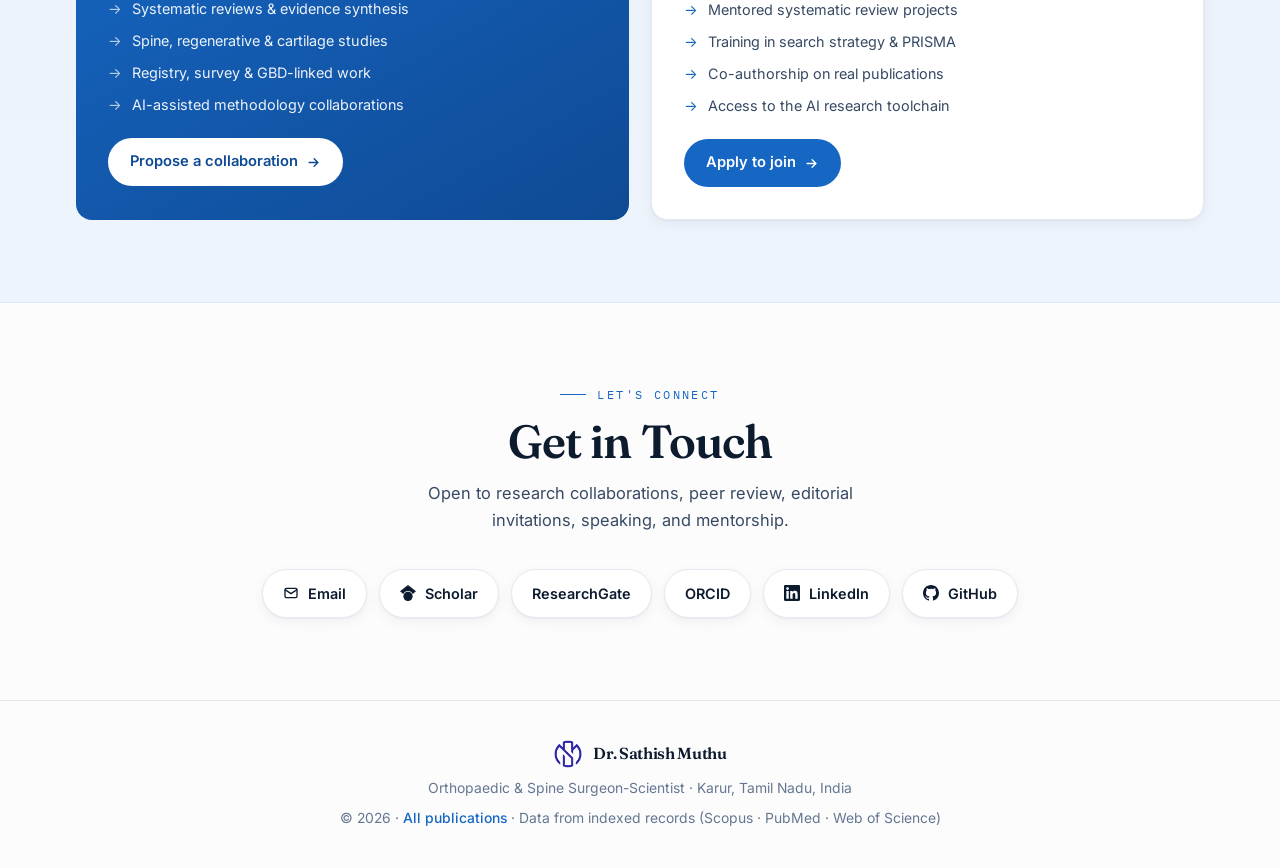
==== commit 375afea8: "Add files via upload" ====
--- a/index.html
+++ b/index.html
@@ -33,6 +33,12 @@
 .hero-socials .soc-icon{color:var(--muted);transition:color .2s,transform .2s}
 .hero-socials .soc-icon:hover{color:var(--teal);transform:translateY(-2px)}
 .hero-socials svg{width:20px;height:20px}
+.soc-wordmark{text-decoration:none;transition:transform .2s}
+.soc-wordmark:hover{transform:translateY(-2px)}
+.wm-pubmed{font-family:'Inter',sans-serif;font-weight:700;font-size:.9rem;letter-spacing:-.01em;line-height:1;
+  border:1.5px solid var(--line);border-radius:7px;padding:5px 9px;color:#0f4a94;background:var(--surface);
+  transition:border-color .2s}
+.soc-wordmark:hover .wm-pubmed{border-color:#0f4a94}
 .portrait-wrap{position:relative;justify-self:center;animation:floaty 6s ease-in-out infinite}
 @keyframes floaty{0%,100%{transform:translateY(0)}50%{transform:translateY(-10px)}}
 @media(prefers-reduced-motion:reduce){.portrait-wrap{animation:none}}
@@ -312,7 +318,7 @@
         <a href="https://orcid.org/0000-0002-7143-4354" target="_blank" rel="noopener" class="soc soc-icon" aria-label="ORCID" title="ORCID"><svg viewBox="0 0 24 24" fill="currentColor"><path d="M12 0C5.372 0 0 5.372 0 12s5.372 12 12 12 12-5.372 12-12S18.628 0 12 0zM7.369 4.378c.525 0 .947.431.947.947s-.422.947-.947.947a.95.95 0 0 1-.947-.947c0-.525.422-.947.947-.947zm-.722 3.038h1.444v10.041H6.647V7.416zm3.562 0h3.9c3.712 0 5.344 2.653 5.344 5.025 0 2.578-2.016 5.025-5.325 5.025h-3.919V7.416zm1.444 1.303v7.444h2.297c3.272 0 4.022-2.484 4.022-3.722 0-2.016-1.284-3.722-4.097-3.722h-2.222z"/></svg></a>
         <a href="https://www.linkedin.com/in/drsathishmuthu/" target="_blank" rel="noopener" class="soc soc-icon" aria-label="LinkedIn" title="LinkedIn"><svg viewBox="0 0 24 24" fill="currentColor"><path d="M20.447 20.452h-3.554v-5.569c0-1.328-.027-3.037-1.852-3.037-1.853 0-2.136 1.445-2.136 2.939v5.667H9.351V9h3.414v1.561h.046c.477-.9 1.637-1.85 3.37-1.85 3.601 0 4.267 2.37 4.267 5.455v6.286zM5.337 7.433a2.062 2.062 0 0 1-2.063-2.065 2.064 2.064 0 1 1 2.063 2.065zm1.782 13.019H3.555V9h3.564v11.452zM22.225 0H1.771C.792 0 0 .774 0 1.729v20.542C0 23.227.792 24 1.771 24h20.451C23.2 24 24 23.227 24 22.271V1.729C24 .774 23.2 0 22.222 0h.003z"/></svg></a>
         <a href="https://www.researchgate.net/profile/Sathish-Muthu" target="_blank" rel="noopener" class="soc soc-icon" aria-label="ResearchGate profile" title="ResearchGate"><svg viewBox="0 0 24 24" fill="currentColor"><path d="M19.586 0c-.818 0-1.508.19-2.073.565-.563.377-.97.936-1.213 1.68a3.19 3.19 0 0 0-.112.437c-.024.13-.05.29-.078.53-.02.19-.037.435-.05.727-.01.282-.013.621-.013 1.016 0 .404.003.75.014 1.017.012.29.028.535.05.727.027.24.052.4.076.53.024.16.062.308.112.437.243.744.65 1.303 1.214 1.68.564.377 1.256.565 2.075.565.766 0 1.485-.174 1.996-.564a3.13 3.13 0 0 0 .984-1.242l.014-.03-1.523-.752c-.117.284-.283.5-.494.65-.211.149-.522.223-.977.223-.436 0-.774-.13-1.017-.39-.242-.26-.363-.6-.363-1.017V4.36c0-.417.12-.756.363-1.017.243-.26.581-.39 1.017-.39.455 0 .766.074.977.223.211.15.377.366.494.65l1.523-.752-.014-.03a3.13 3.13 0 0 0-.984-1.242C21.07.174 20.352 0 19.586 0zM8.217 5.836c-1.69 0-2.79.9-2.79 2.284 0 1.075.606 1.649 1.573 2.104.917.427 1.146.653 1.146 1.104 0 .49-.418.79-1.086.79-.646 0-1.239-.352-1.588-.867L4.3 12.244c.55.79 1.516 1.348 2.766 1.348 1.755 0 2.883-.943 2.883-2.386 0-1.008-.508-1.607-1.559-2.09-.907-.42-1.16-.647-1.16-1.09 0-.4.358-.68.936-.68.567 0 .972.32 1.203.762l1.108-.72c-.487-.83-1.31-1.222-2.26-1.222zM0 6.041v7.35h1.762v-2.774h.917c.184 0 .368-.006.55-.02l1.463 2.794h1.976l-1.719-3.192c.874-.457 1.353-1.229 1.353-2.28 0-1.665-1.135-2.578-3.156-2.578H0zm1.762 1.454h1.234c.978 0 1.469.393 1.469 1.18 0 .783-.49 1.18-1.469 1.18H1.762v-2.36z"/></svg></a>
-        <a href="https://pubmed.ncbi.nlm.nih.gov/?term=sathish+muthu&sort=date" target="_blank" rel="noopener" class="soc soc-icon" aria-label="PubMed articles" title="PubMed"><svg viewBox="0 0 24 24" fill="currentColor"><path d="M4 2.5A1.5 1.5 0 0 0 2.5 4v16A1.5 1.5 0 0 0 4 21.5h13.5a1 1 0 0 0 .7-.3l3.3-3.3a1 1 0 0 0 .3-.7V4A1.5 1.5 0 0 0 20.5 2.5H4zM6.5 7h11a.75.75 0 0 1 0 1.5h-11a.75.75 0 0 1 0-1.5zm0 3.5h11a.75.75 0 0 1 0 1.5h-11a.75.75 0 0 1 0-1.5zm0 3.5h6a.75.75 0 0 1 0 1.5h-6a.75.75 0 0 1 0-1.5z"/></svg></a>
+        <a href="https://pubmed.ncbi.nlm.nih.gov/?term=sathish+muthu&sort=date" target="_blank" rel="noopener" class="soc soc-wordmark" aria-label="PubMed articles" title="PubMed"><span class="wm-pubmed">PubMed</span></a>
       </div>
     </div>
     <div class="portrait-wrap reveal">
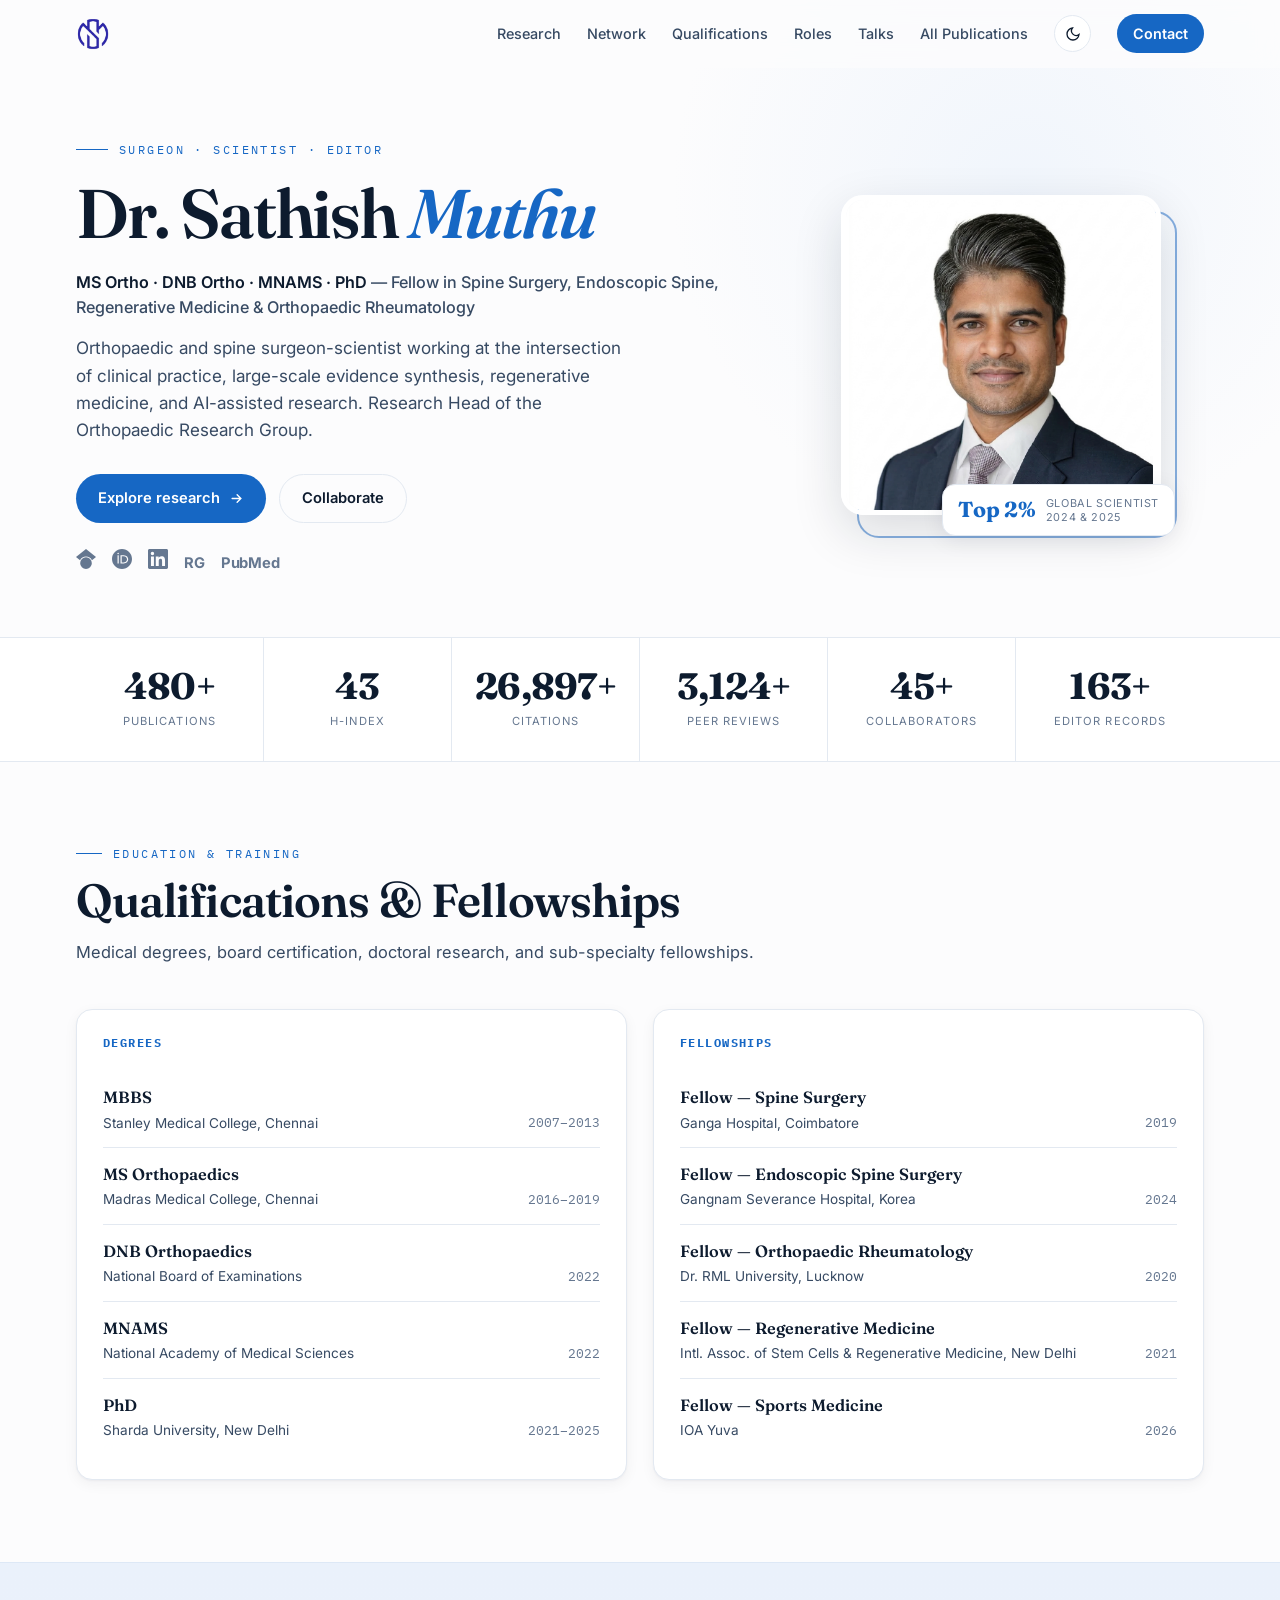
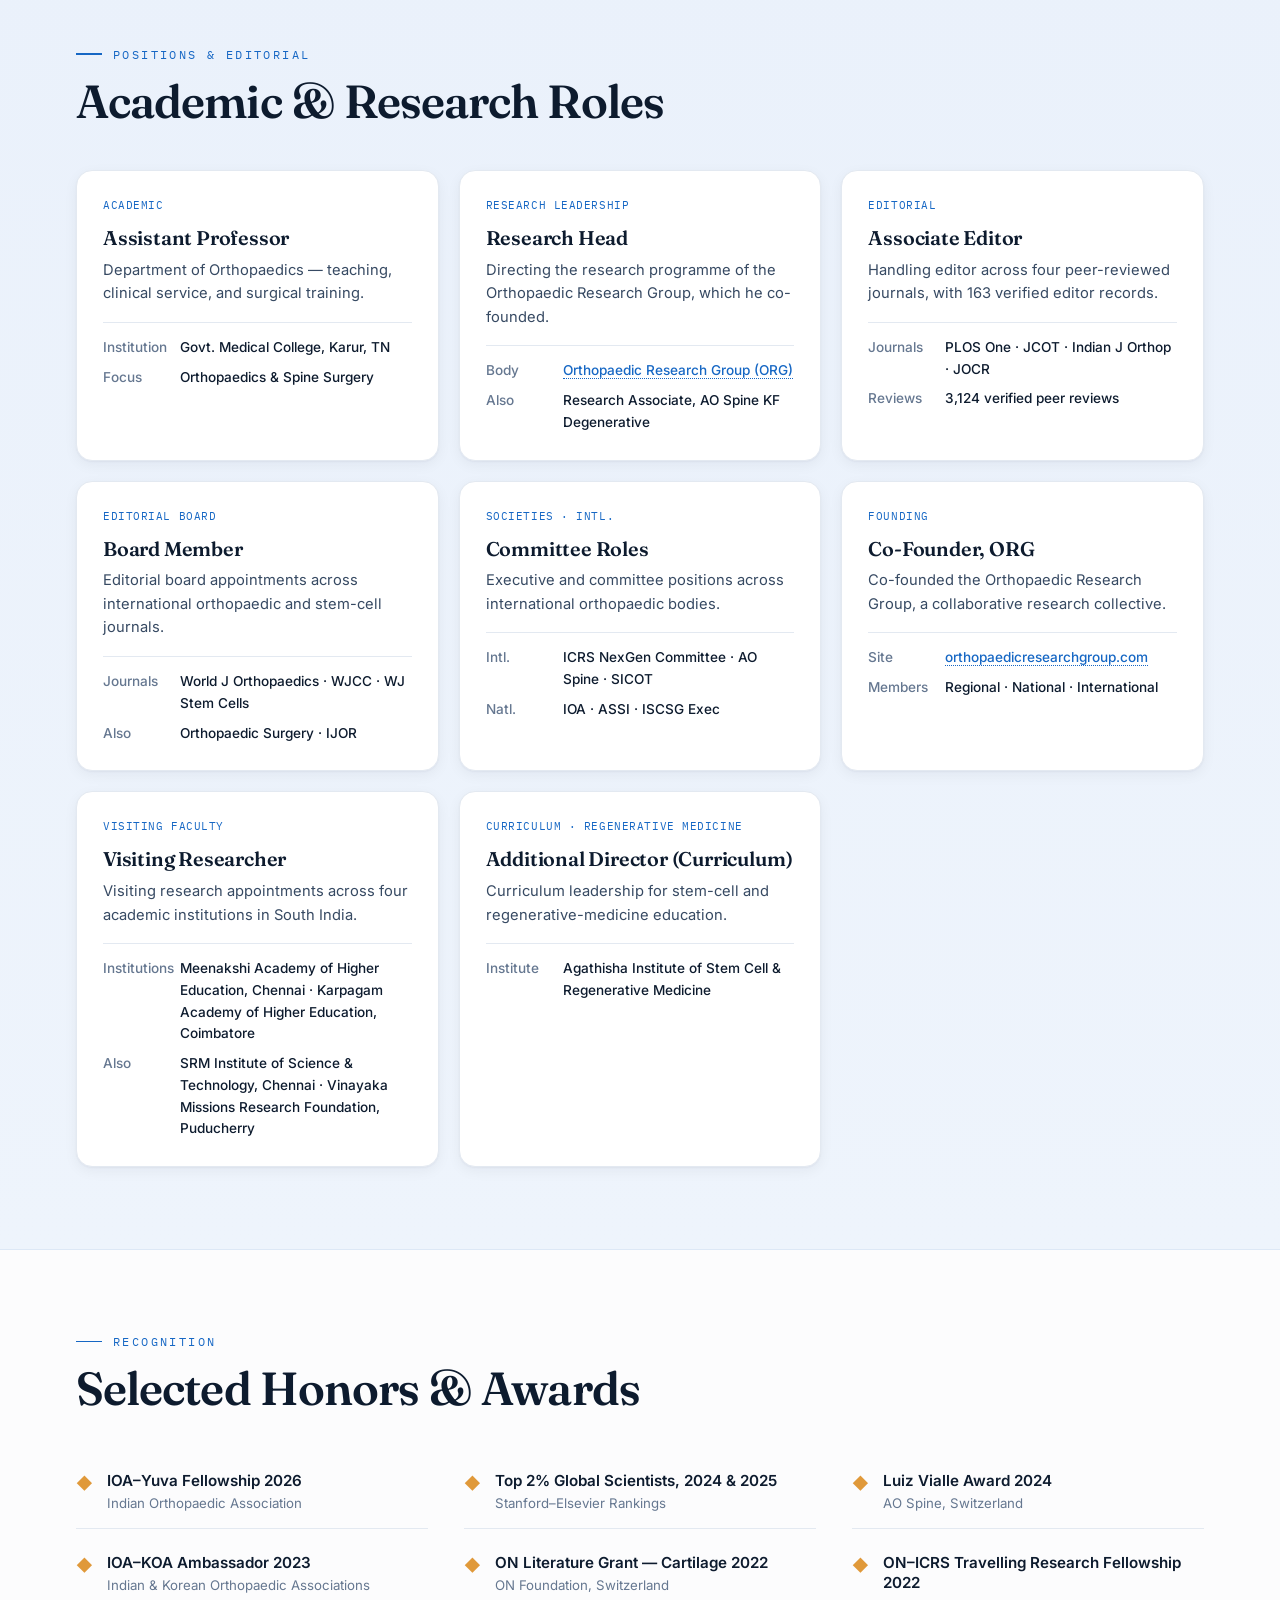
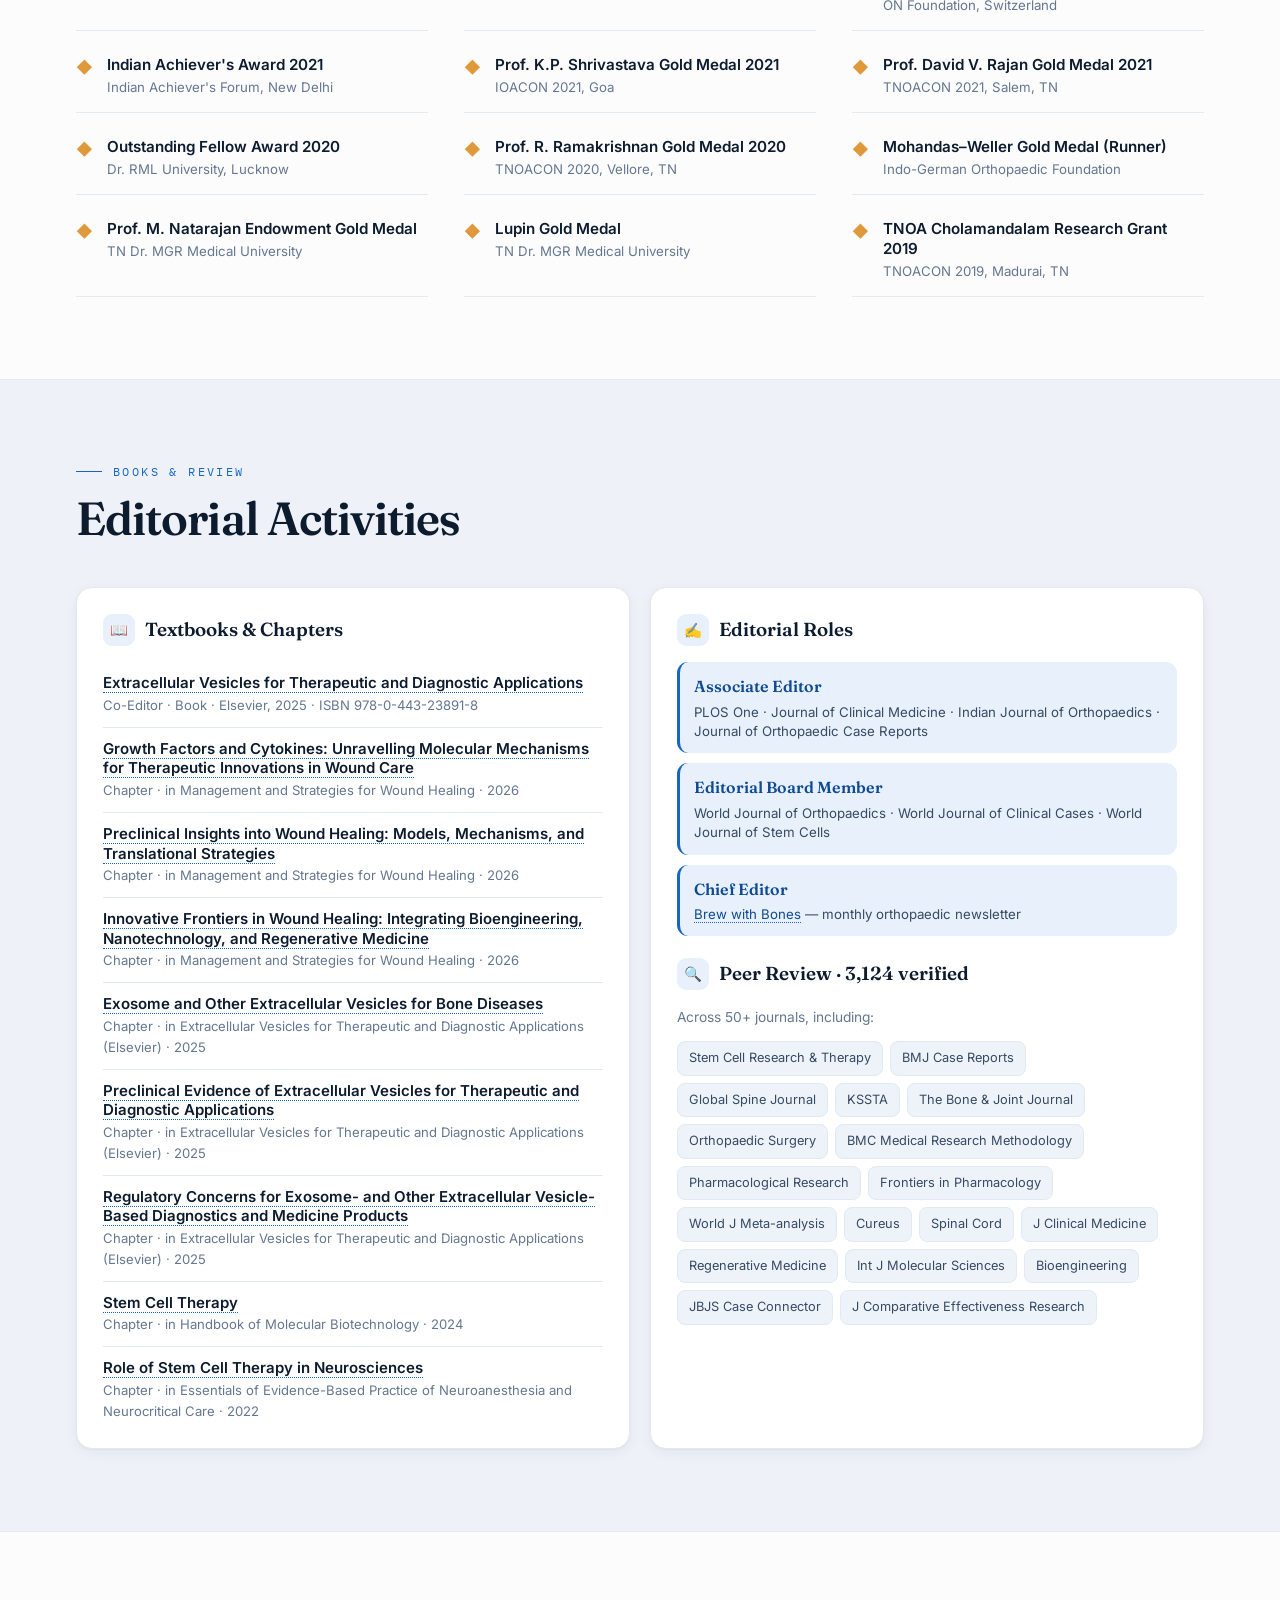
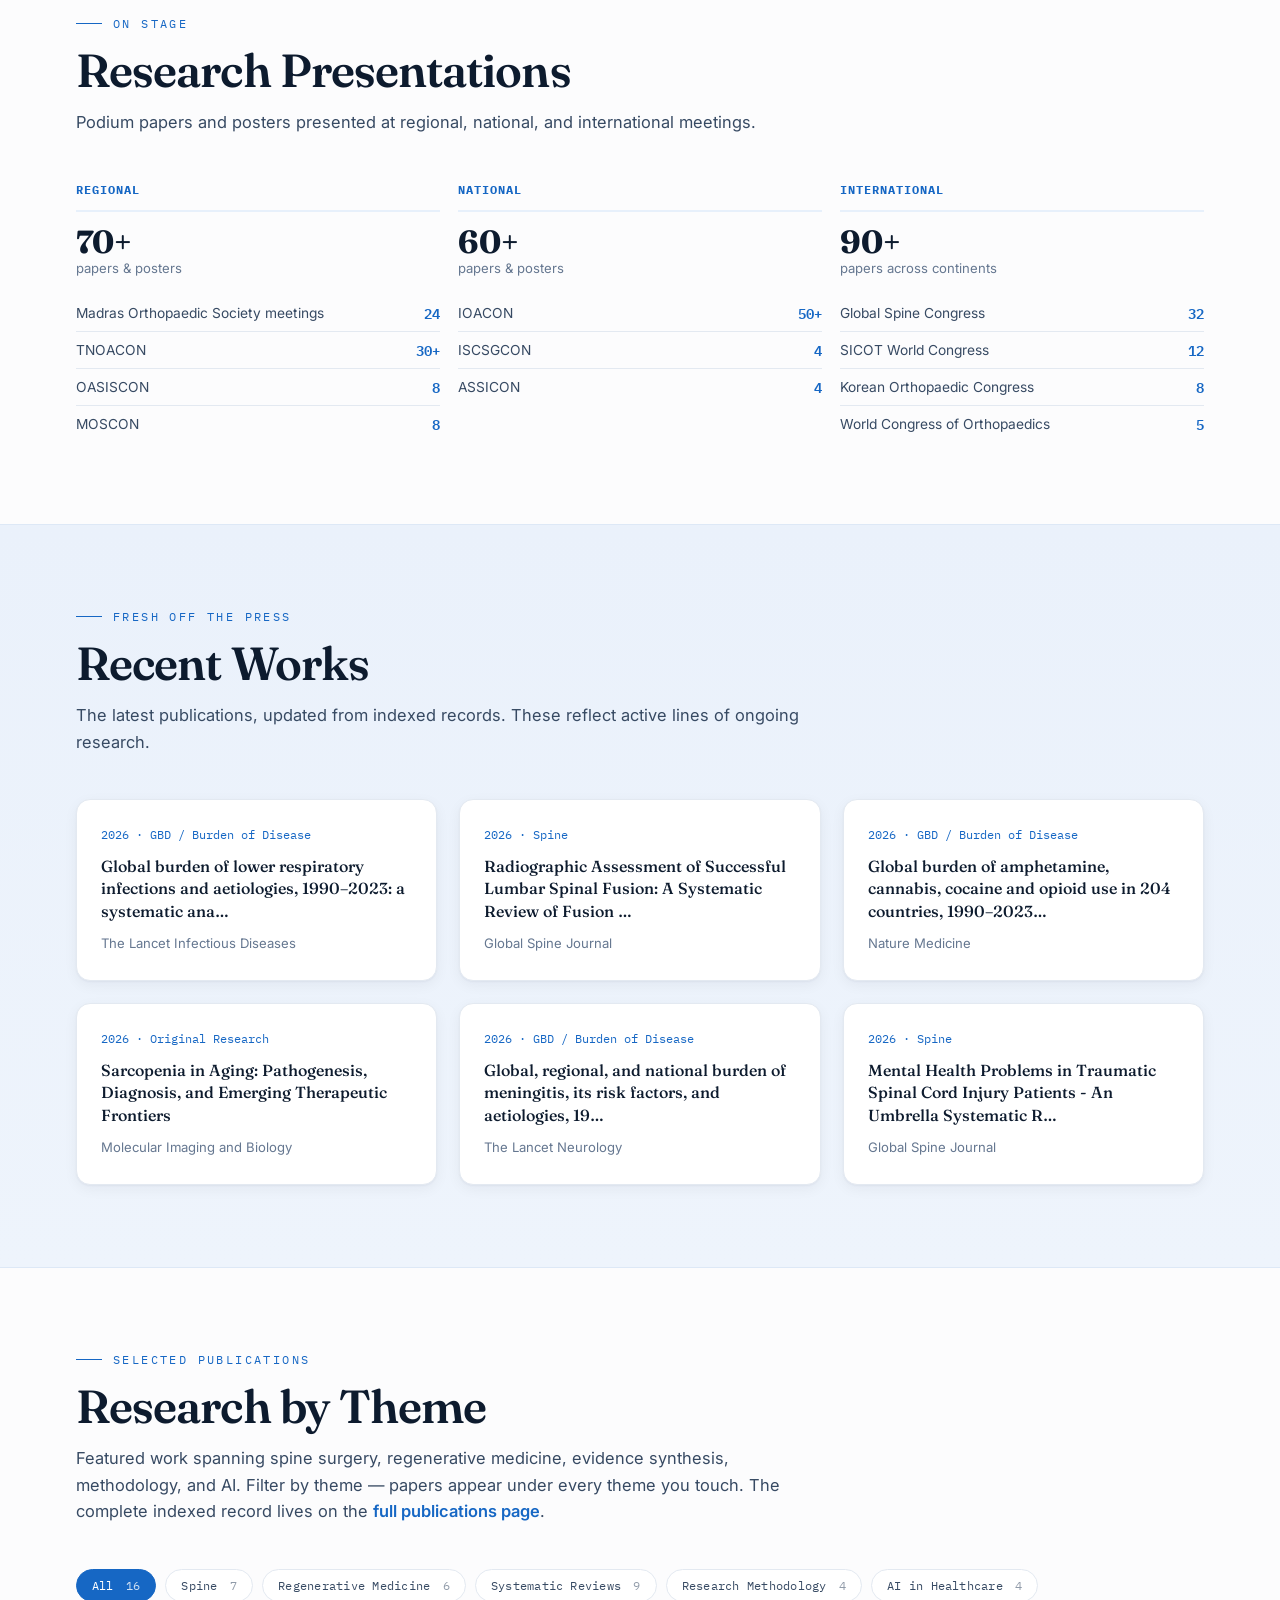
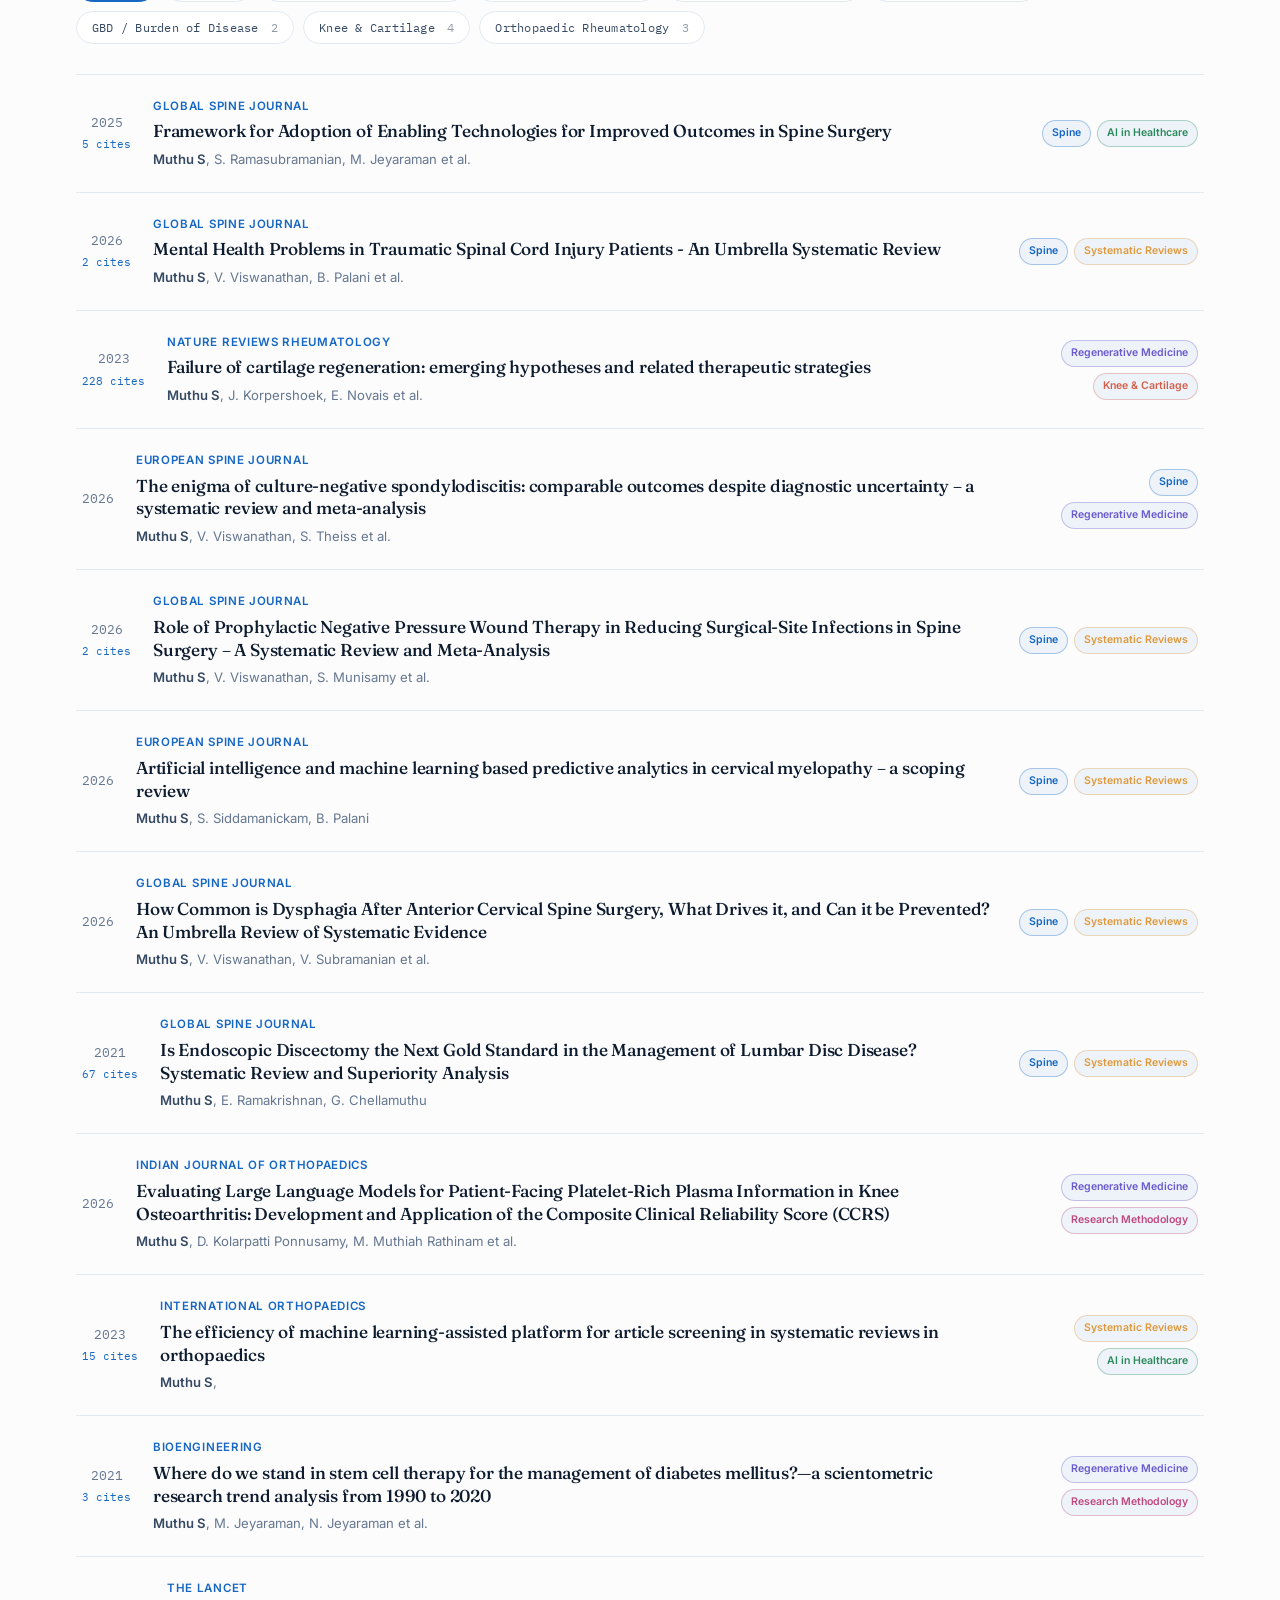
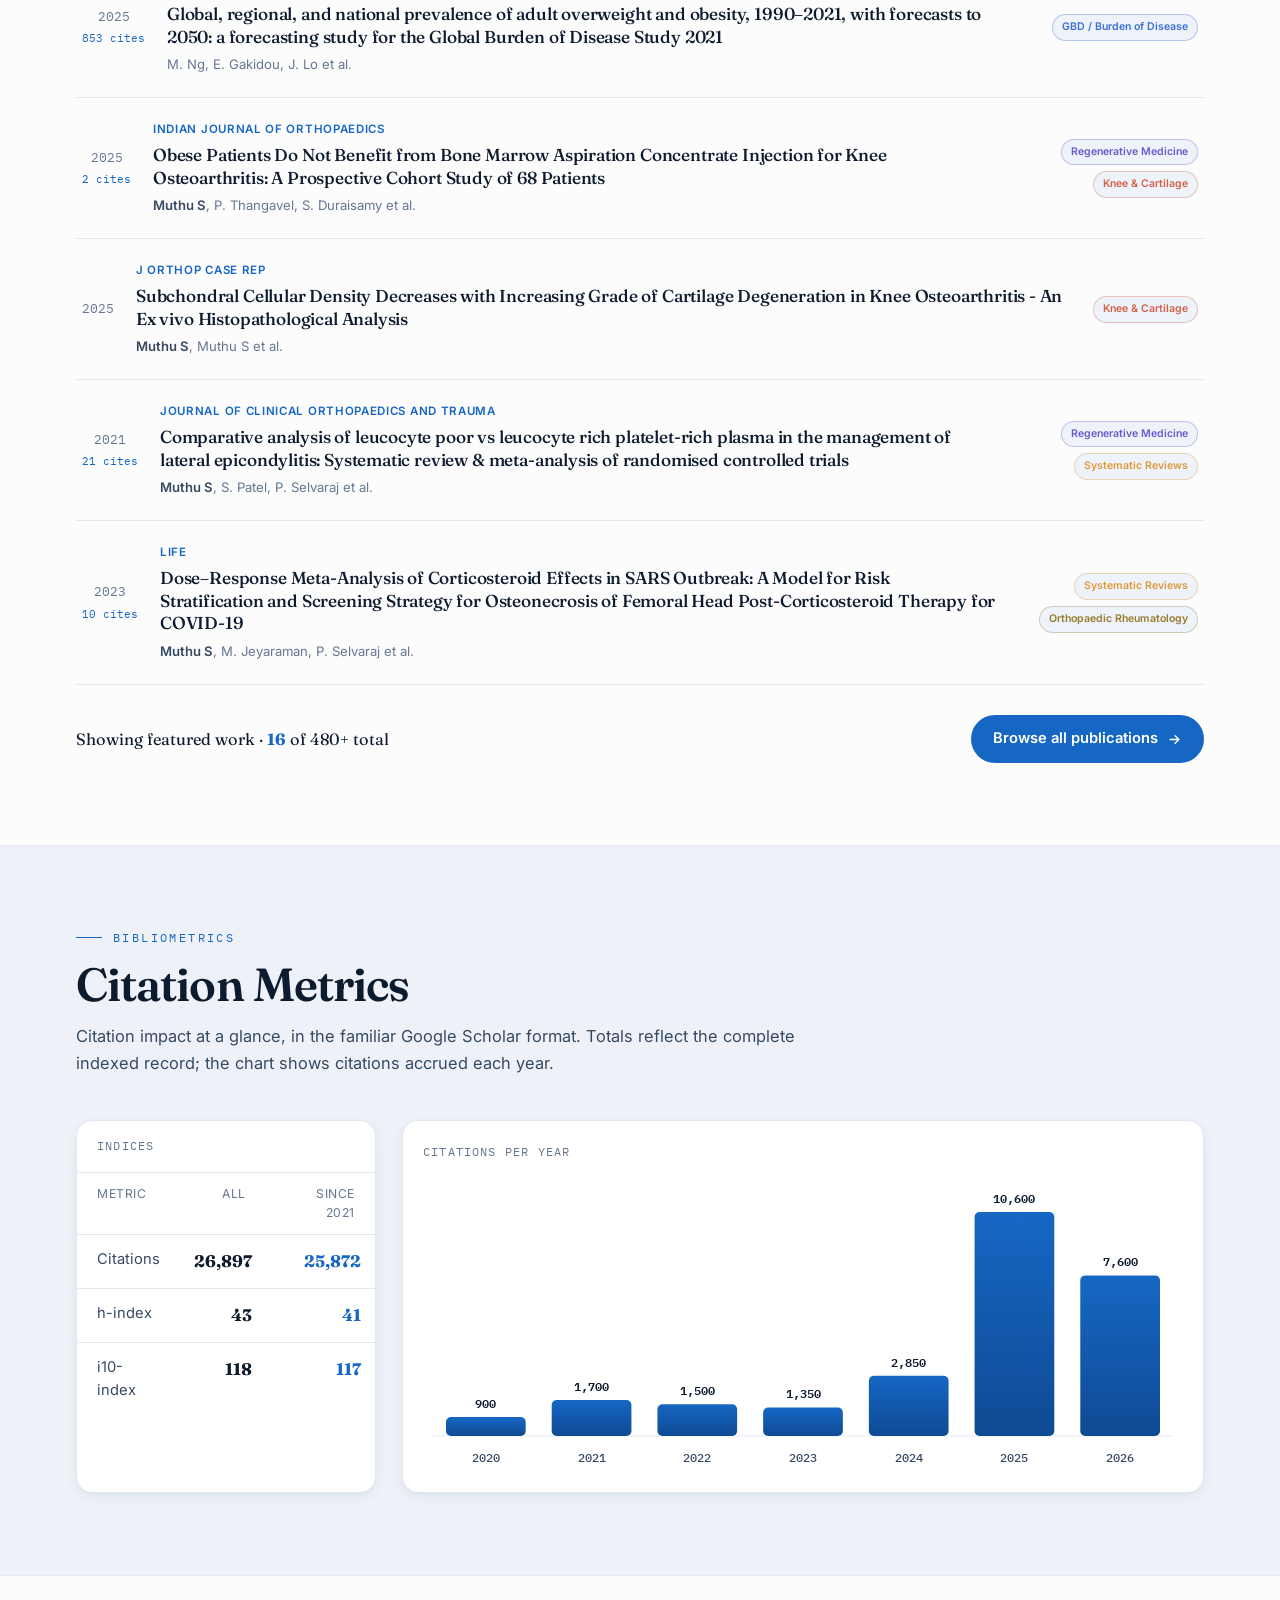
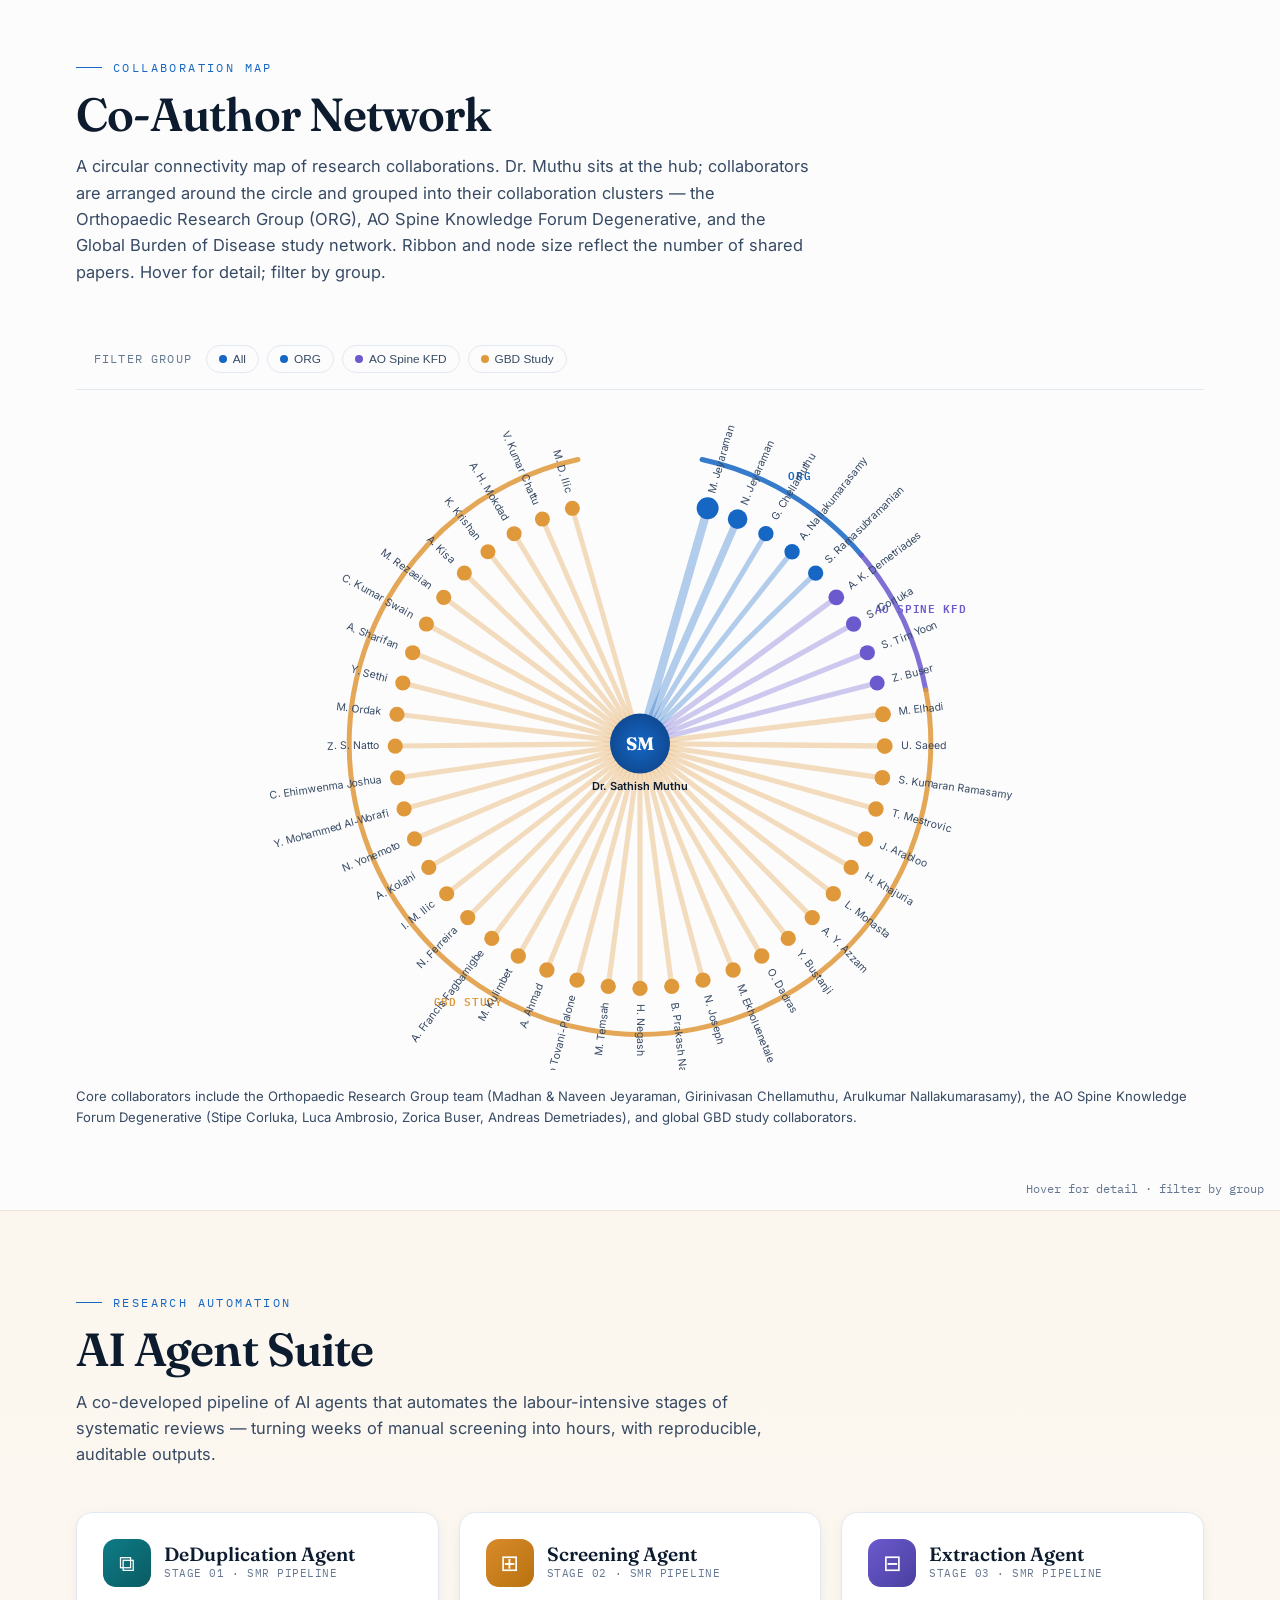
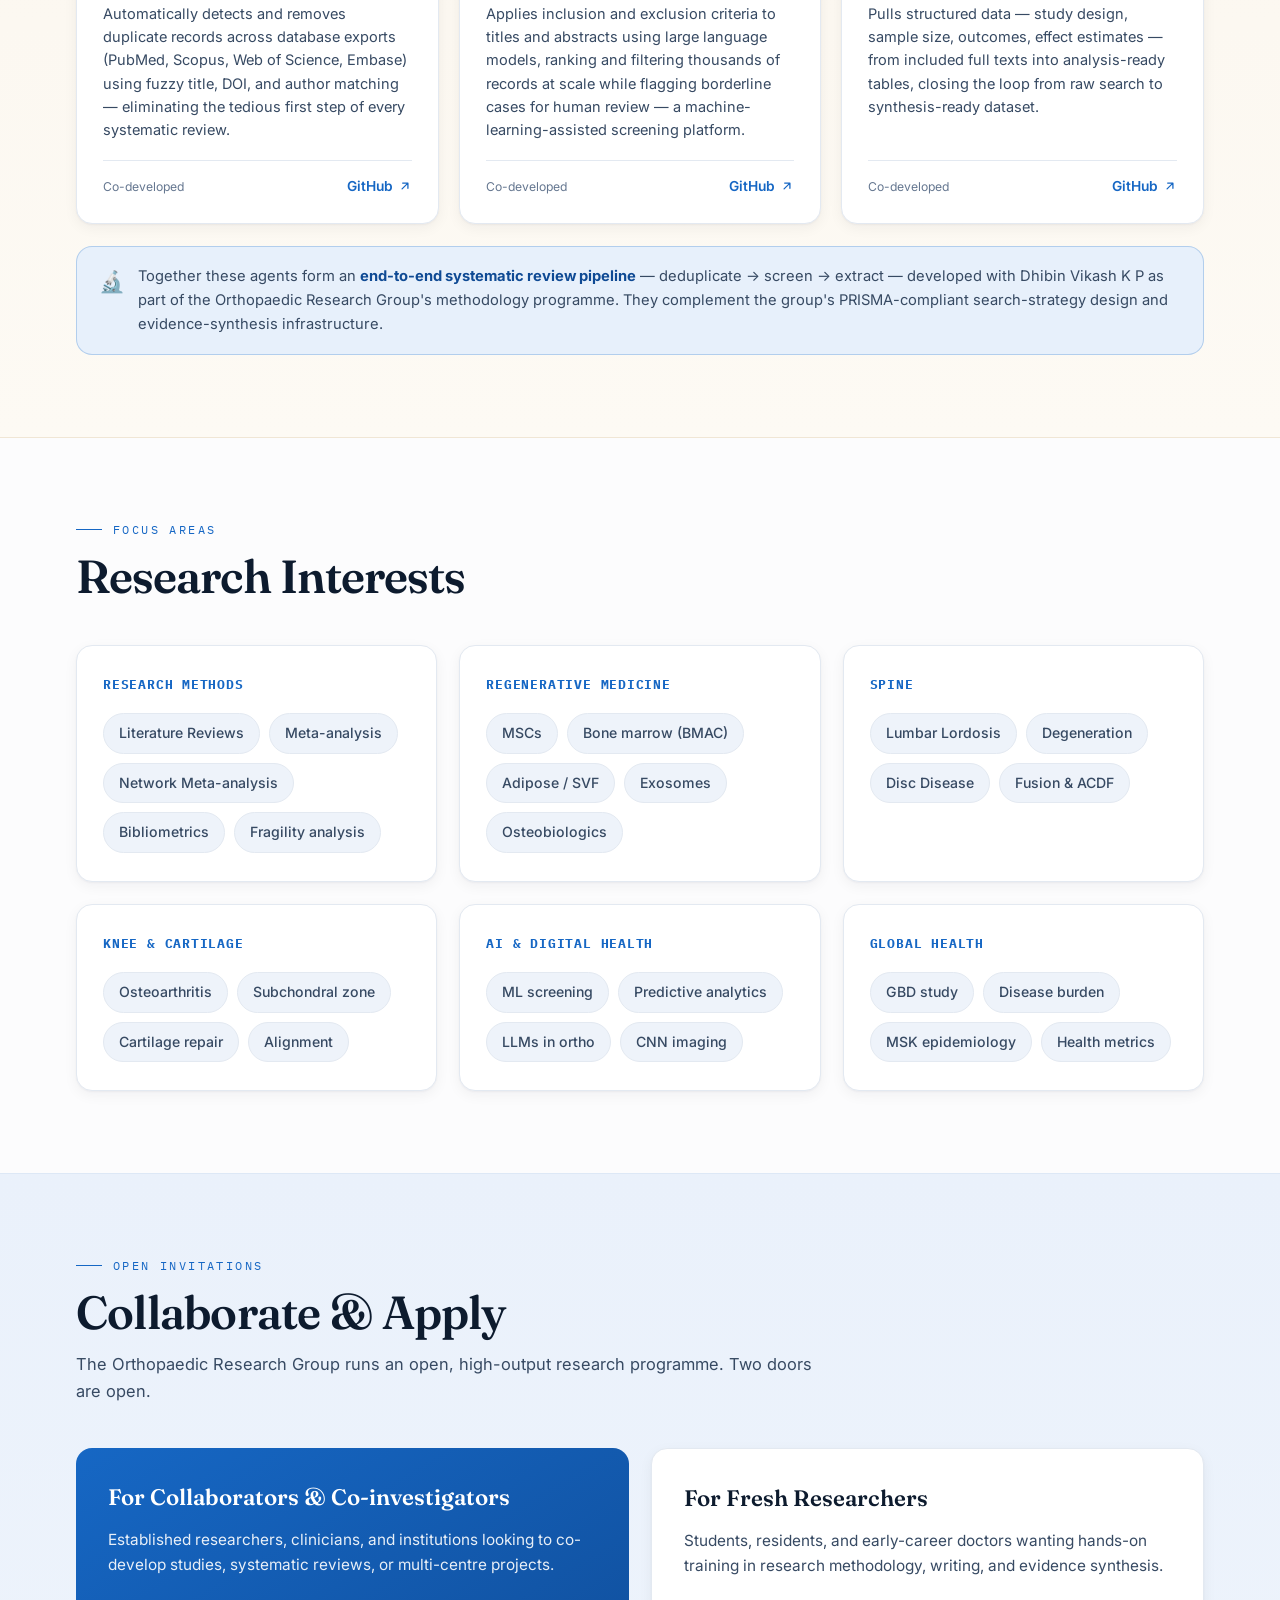
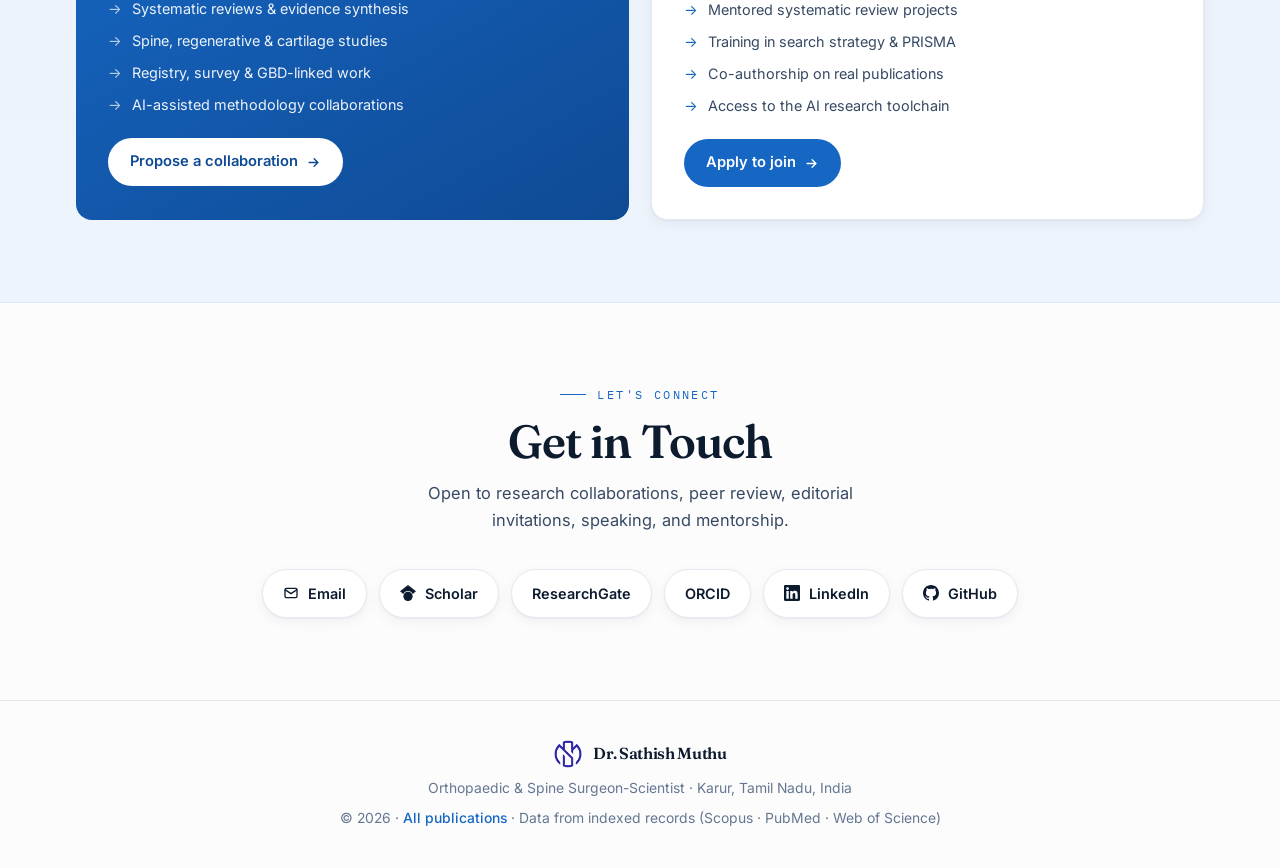
==== commit b17427ee: "Add files via upload" ====
--- a/index.html
+++ b/index.html
@@ -35,10 +35,9 @@
 .hero-socials svg{width:20px;height:20px}
 .soc-wordmark{text-decoration:none;transition:transform .2s}
 .soc-wordmark:hover{transform:translateY(-2px)}
-.wm-pubmed{font-family:'Inter',sans-serif;font-weight:700;font-size:.9rem;letter-spacing:-.01em;line-height:1;
-  border:1.5px solid var(--line);border-radius:7px;padding:5px 9px;color:#0f4a94;background:var(--surface);
-  transition:border-color .2s}
-.soc-wordmark:hover .wm-pubmed{border-color:#0f4a94}
+.wm{font-family:'Inter',sans-serif;font-weight:700;font-size:.92rem;letter-spacing:-.01em;line-height:1;
+  color:var(--muted);transition:color .2s}
+.soc-wordmark:hover .wm{color:var(--teal)}
 .portrait-wrap{position:relative;justify-self:center;animation:floaty 6s ease-in-out infinite}
 @keyframes floaty{0%,100%{transform:translateY(0)}50%{transform:translateY(-10px)}}
 @media(prefers-reduced-motion:reduce){.portrait-wrap{animation:none}}
@@ -317,8 +316,8 @@
         <a href="https://scholar.google.com/citations?user=uxPwWqYAAAAJ&hl=en" target="_blank" rel="noopener" class="soc soc-icon" aria-label="Google Scholar" title="Google Scholar"><svg viewBox="0 0 24 24" fill="currentColor"><path d="M12 24a7 7 0 1 1 0-14 7 7 0 0 1 0 14zm0-24L0 9.5l4.838 3.94A8 8 0 0 1 12 9a8 8 0 0 1 7.162 4.44L24 9.5z"/></svg></a>
         <a href="https://orcid.org/0000-0002-7143-4354" target="_blank" rel="noopener" class="soc soc-icon" aria-label="ORCID" title="ORCID"><svg viewBox="0 0 24 24" fill="currentColor"><path d="M12 0C5.372 0 0 5.372 0 12s5.372 12 12 12 12-5.372 12-12S18.628 0 12 0zM7.369 4.378c.525 0 .947.431.947.947s-.422.947-.947.947a.95.95 0 0 1-.947-.947c0-.525.422-.947.947-.947zm-.722 3.038h1.444v10.041H6.647V7.416zm3.562 0h3.9c3.712 0 5.344 2.653 5.344 5.025 0 2.578-2.016 5.025-5.325 5.025h-3.919V7.416zm1.444 1.303v7.444h2.297c3.272 0 4.022-2.484 4.022-3.722 0-2.016-1.284-3.722-4.097-3.722h-2.222z"/></svg></a>
         <a href="https://www.linkedin.com/in/drsathishmuthu/" target="_blank" rel="noopener" class="soc soc-icon" aria-label="LinkedIn" title="LinkedIn"><svg viewBox="0 0 24 24" fill="currentColor"><path d="M20.447 20.452h-3.554v-5.569c0-1.328-.027-3.037-1.852-3.037-1.853 0-2.136 1.445-2.136 2.939v5.667H9.351V9h3.414v1.561h.046c.477-.9 1.637-1.85 3.37-1.85 3.601 0 4.267 2.37 4.267 5.455v6.286zM5.337 7.433a2.062 2.062 0 0 1-2.063-2.065 2.064 2.064 0 1 1 2.063 2.065zm1.782 13.019H3.555V9h3.564v11.452zM22.225 0H1.771C.792 0 0 .774 0 1.729v20.542C0 23.227.792 24 1.771 24h20.451C23.2 24 24 23.227 24 22.271V1.729C24 .774 23.2 0 22.222 0h.003z"/></svg></a>
-        <a href="https://www.researchgate.net/profile/Sathish-Muthu" target="_blank" rel="noopener" class="soc soc-icon" aria-label="ResearchGate profile" title="ResearchGate"><svg viewBox="0 0 24 24" fill="currentColor"><path d="M19.586 0c-.818 0-1.508.19-2.073.565-.563.377-.97.936-1.213 1.68a3.19 3.19 0 0 0-.112.437c-.024.13-.05.29-.078.53-.02.19-.037.435-.05.727-.01.282-.013.621-.013 1.016 0 .404.003.75.014 1.017.012.29.028.535.05.727.027.24.052.4.076.53.024.16.062.308.112.437.243.744.65 1.303 1.214 1.68.564.377 1.256.565 2.075.565.766 0 1.485-.174 1.996-.564a3.13 3.13 0 0 0 .984-1.242l.014-.03-1.523-.752c-.117.284-.283.5-.494.65-.211.149-.522.223-.977.223-.436 0-.774-.13-1.017-.39-.242-.26-.363-.6-.363-1.017V4.36c0-.417.12-.756.363-1.017.243-.26.581-.39 1.017-.39.455 0 .766.074.977.223.211.15.377.366.494.65l1.523-.752-.014-.03a3.13 3.13 0 0 0-.984-1.242C21.07.174 20.352 0 19.586 0zM8.217 5.836c-1.69 0-2.79.9-2.79 2.284 0 1.075.606 1.649 1.573 2.104.917.427 1.146.653 1.146 1.104 0 .49-.418.79-1.086.79-.646 0-1.239-.352-1.588-.867L4.3 12.244c.55.79 1.516 1.348 2.766 1.348 1.755 0 2.883-.943 2.883-2.386 0-1.008-.508-1.607-1.559-2.09-.907-.42-1.16-.647-1.16-1.09 0-.4.358-.68.936-.68.567 0 .972.32 1.203.762l1.108-.72c-.487-.83-1.31-1.222-2.26-1.222zM0 6.041v7.35h1.762v-2.774h.917c.184 0 .368-.006.55-.02l1.463 2.794h1.976l-1.719-3.192c.874-.457 1.353-1.229 1.353-2.28 0-1.665-1.135-2.578-3.156-2.578H0zm1.762 1.454h1.234c.978 0 1.469.393 1.469 1.18 0 .783-.49 1.18-1.469 1.18H1.762v-2.36z"/></svg></a>
-        <a href="https://pubmed.ncbi.nlm.nih.gov/?term=sathish+muthu&sort=date" target="_blank" rel="noopener" class="soc soc-wordmark" aria-label="PubMed articles" title="PubMed"><span class="wm-pubmed">PubMed</span></a>
+        <a href="https://www.researchgate.net/profile/Sathish-Muthu" target="_blank" rel="noopener" class="soc soc-wordmark" aria-label="ResearchGate profile" title="ResearchGate"><span class="wm">RG</span></a>
+        <a href="https://pubmed.ncbi.nlm.nih.gov/?term=sathish+muthu&sort=date" target="_blank" rel="noopener" class="soc soc-wordmark" aria-label="PubMed articles" title="PubMed"><span class="wm">PubMed</span></a>
       </div>
     </div>
     <div class="portrait-wrap reveal">
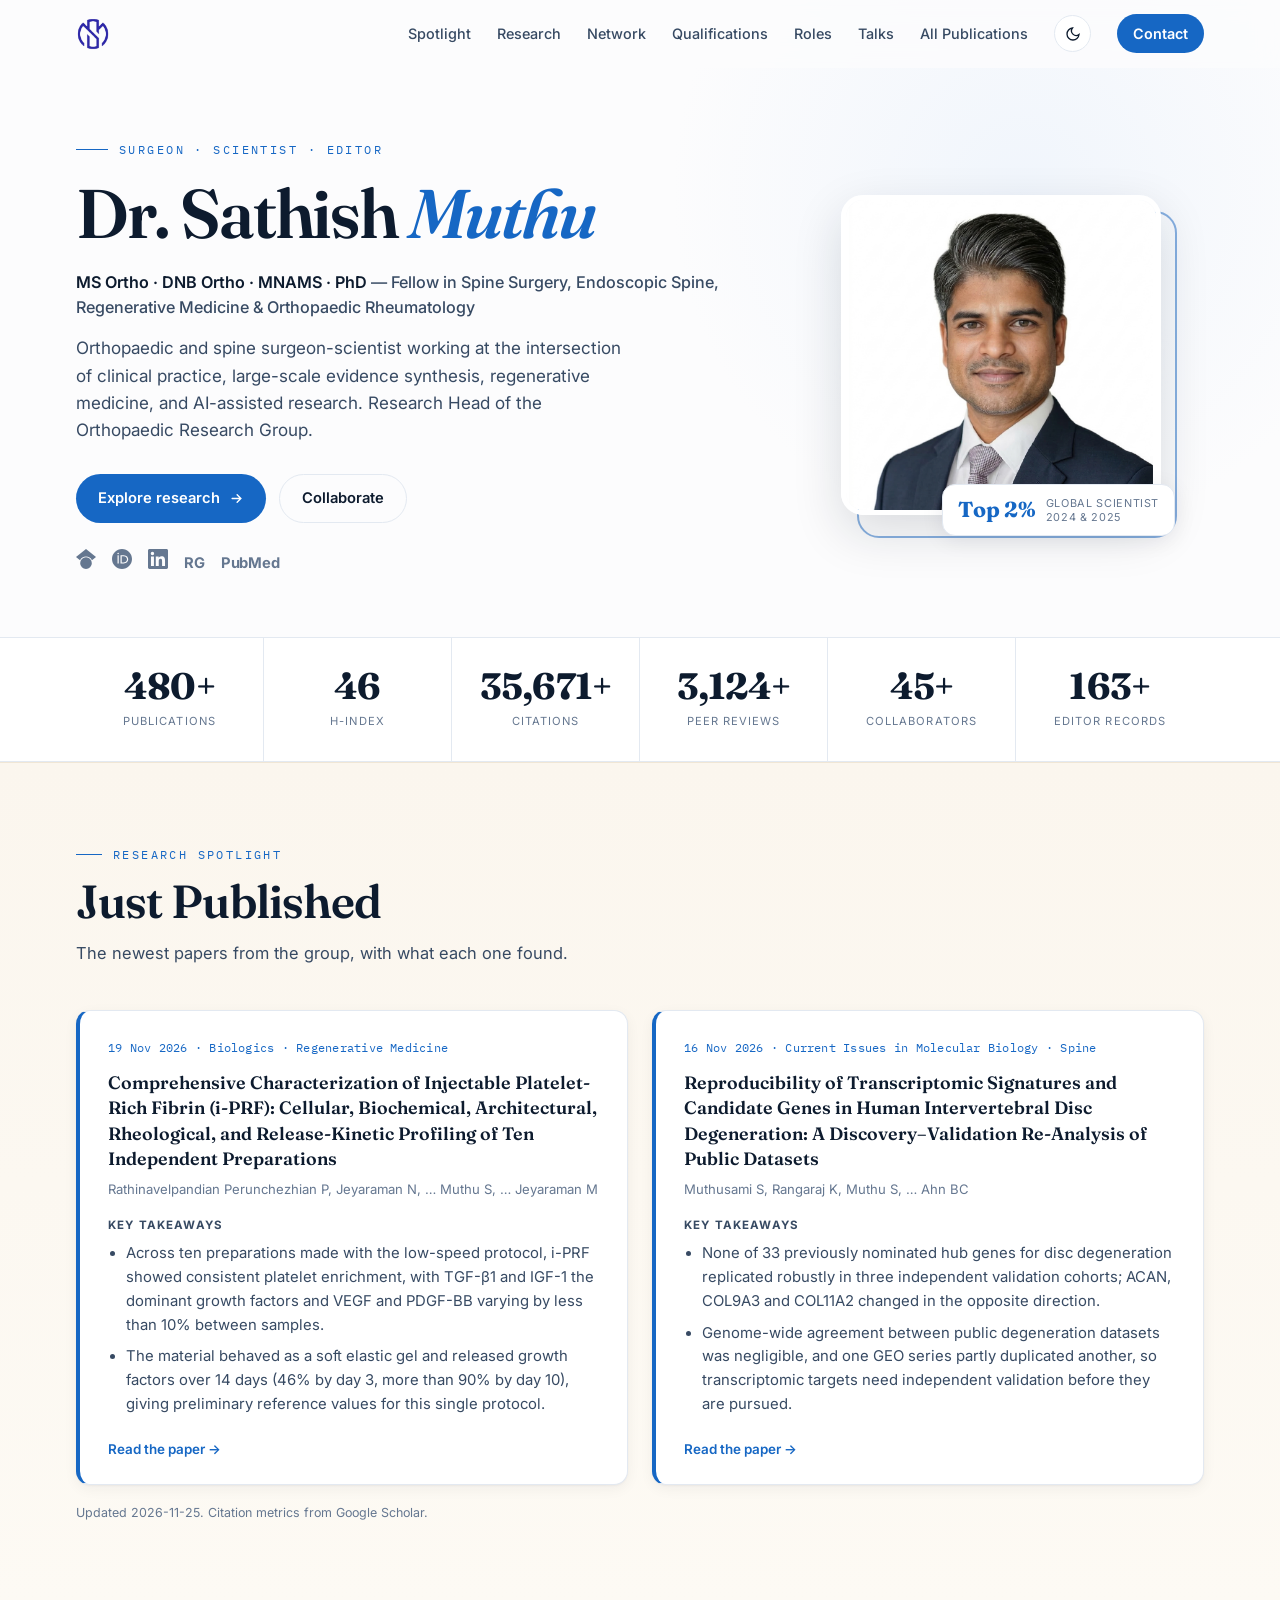
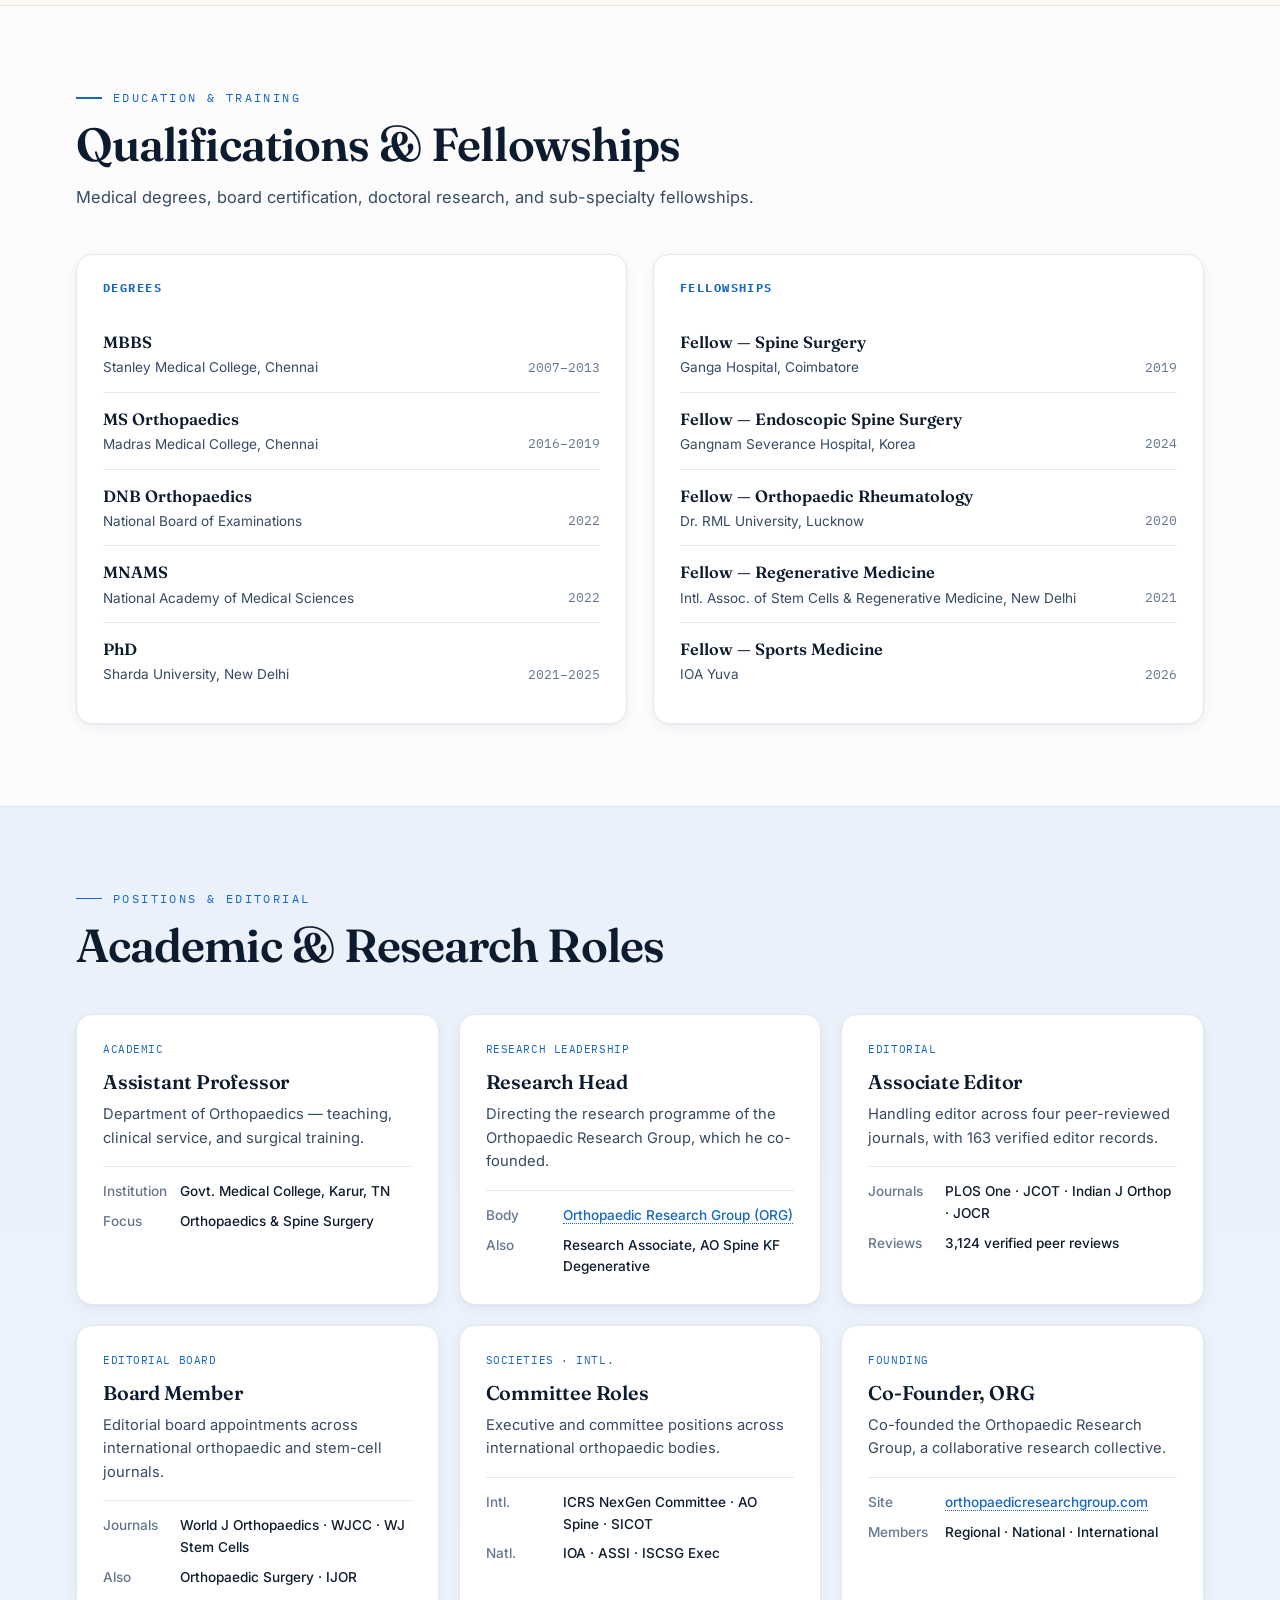
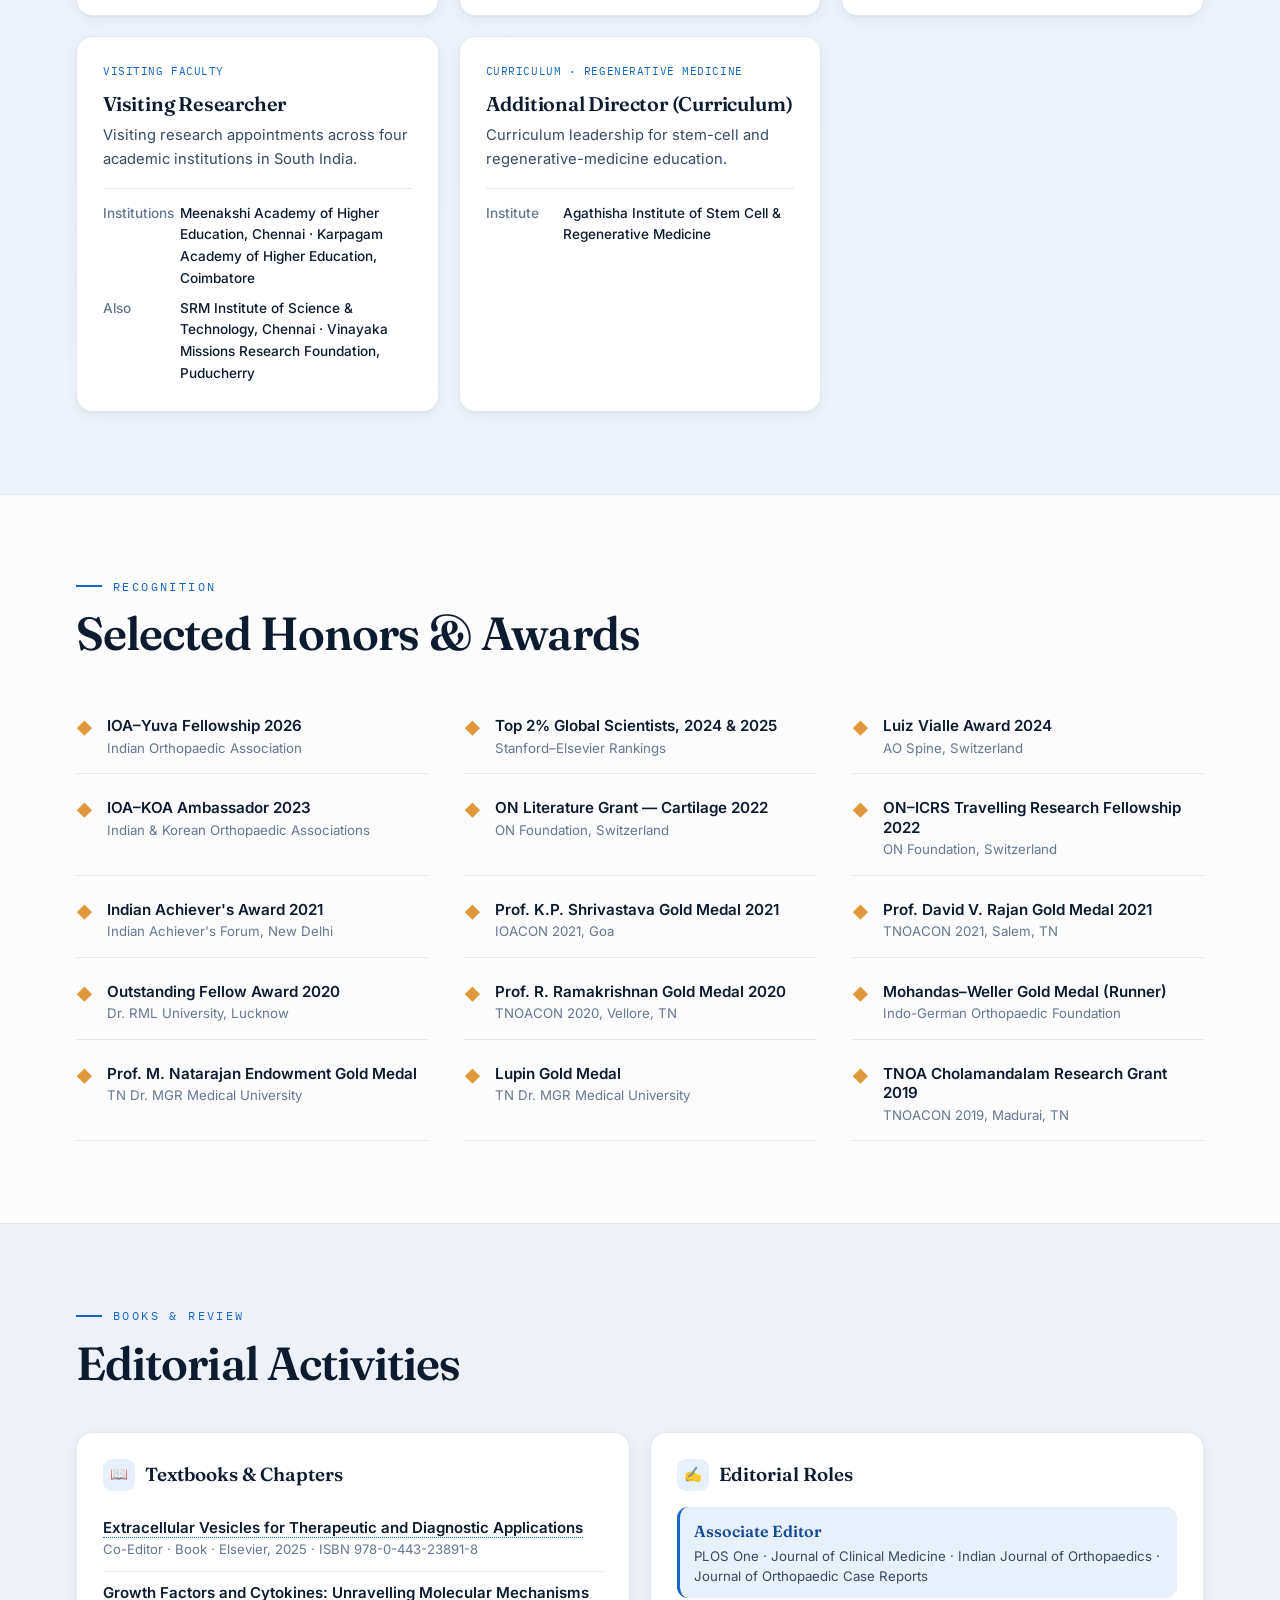
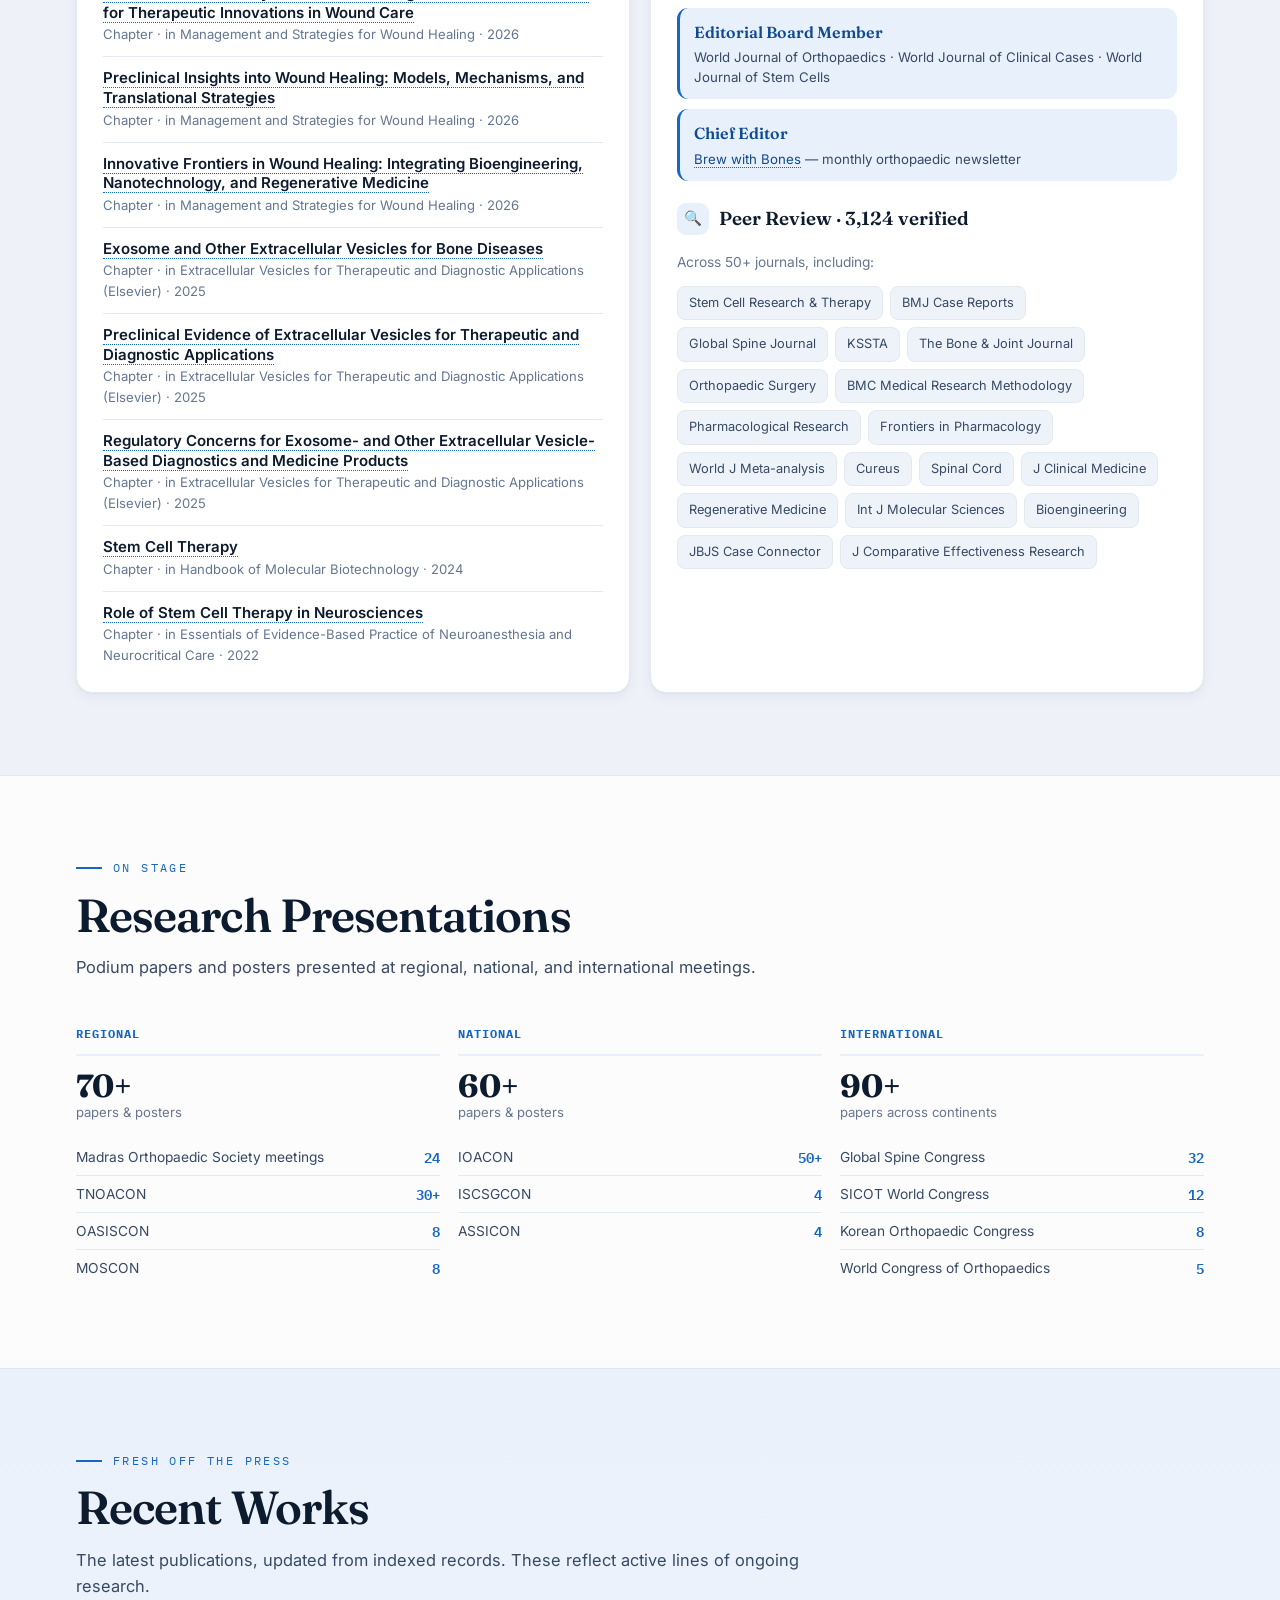
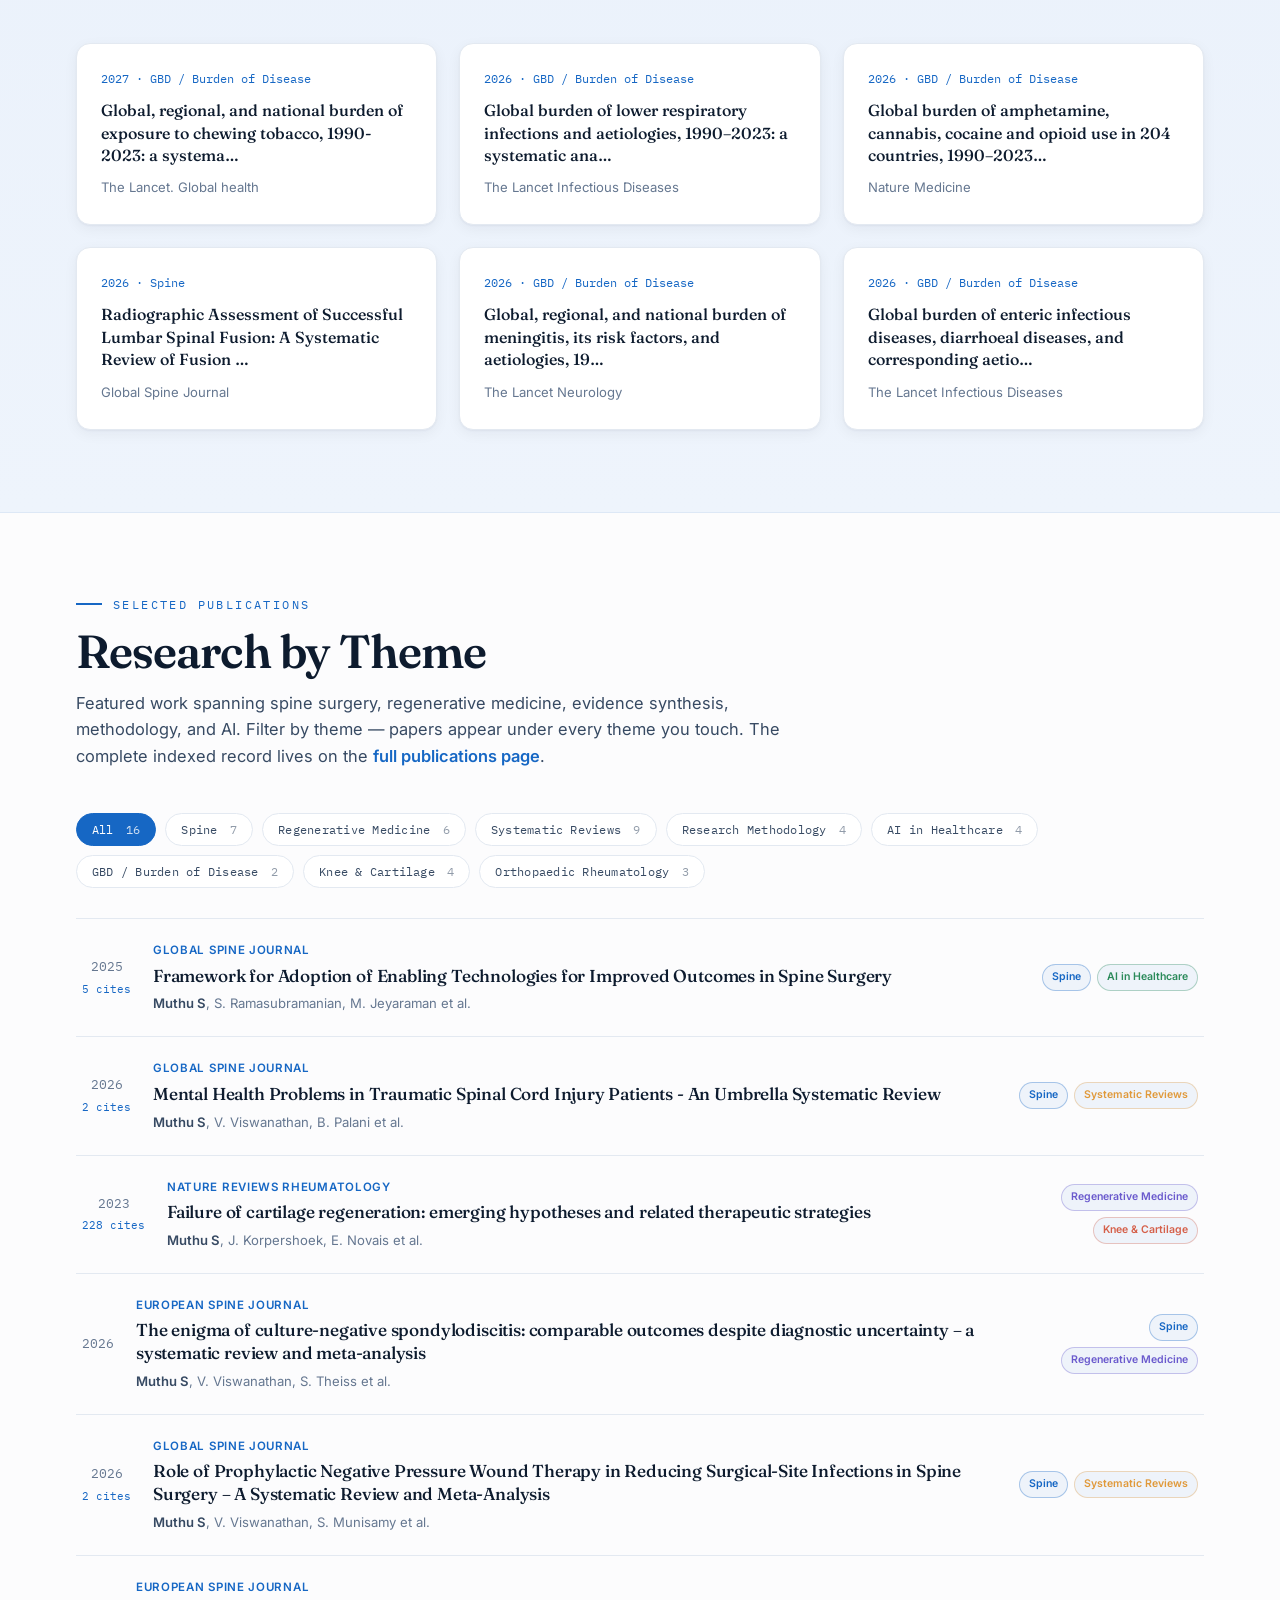
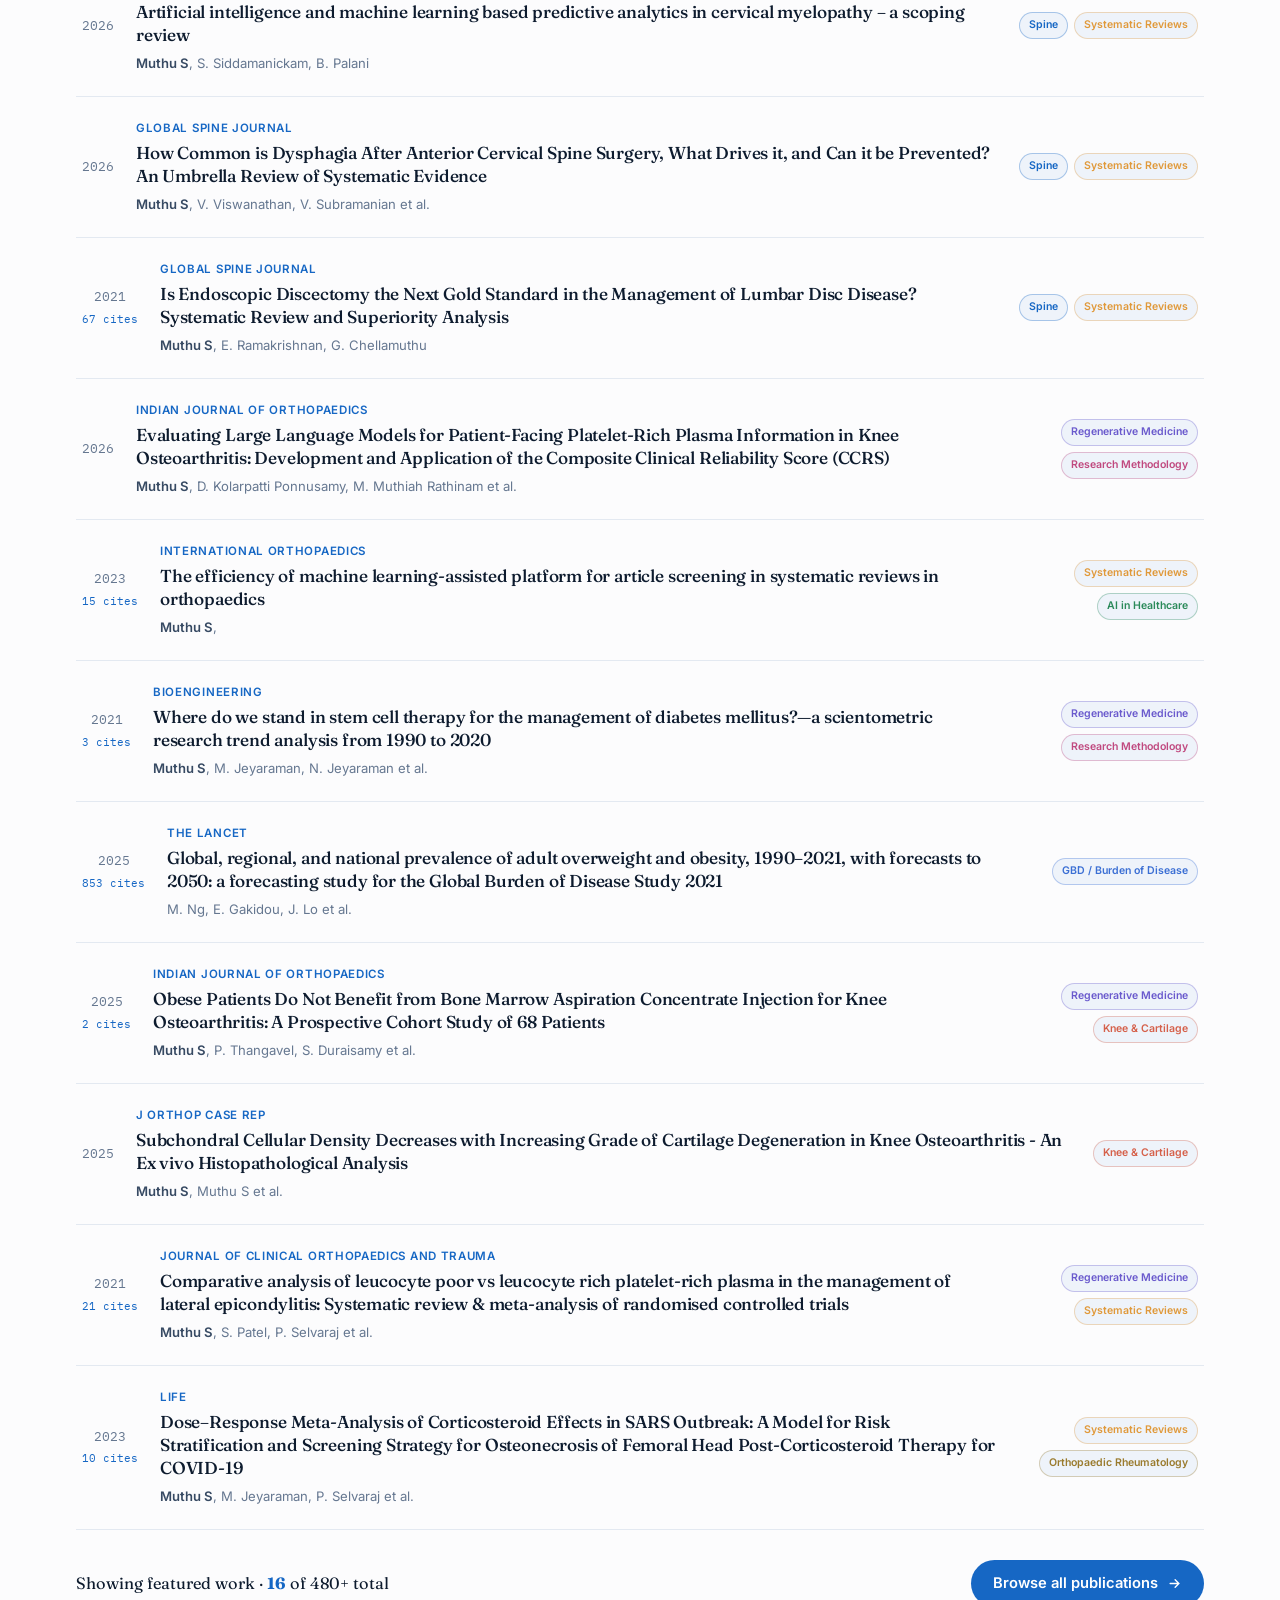
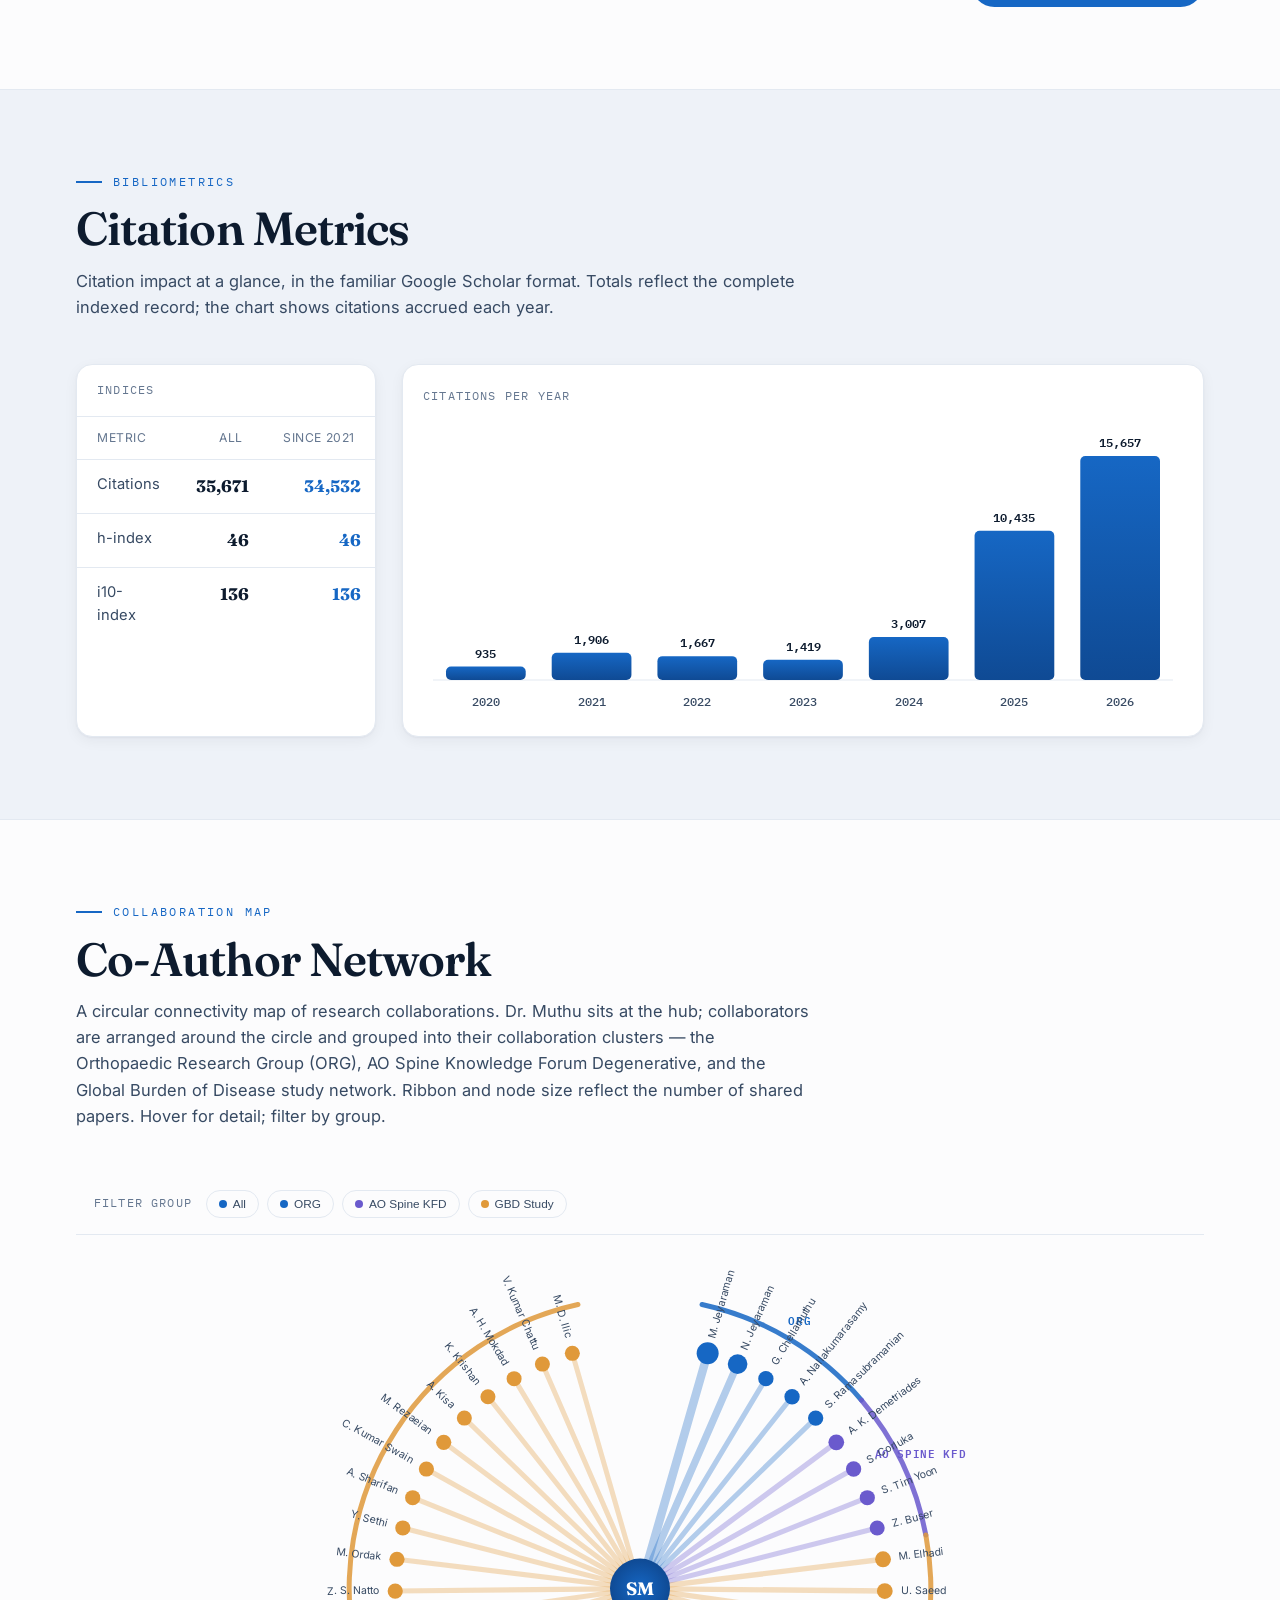
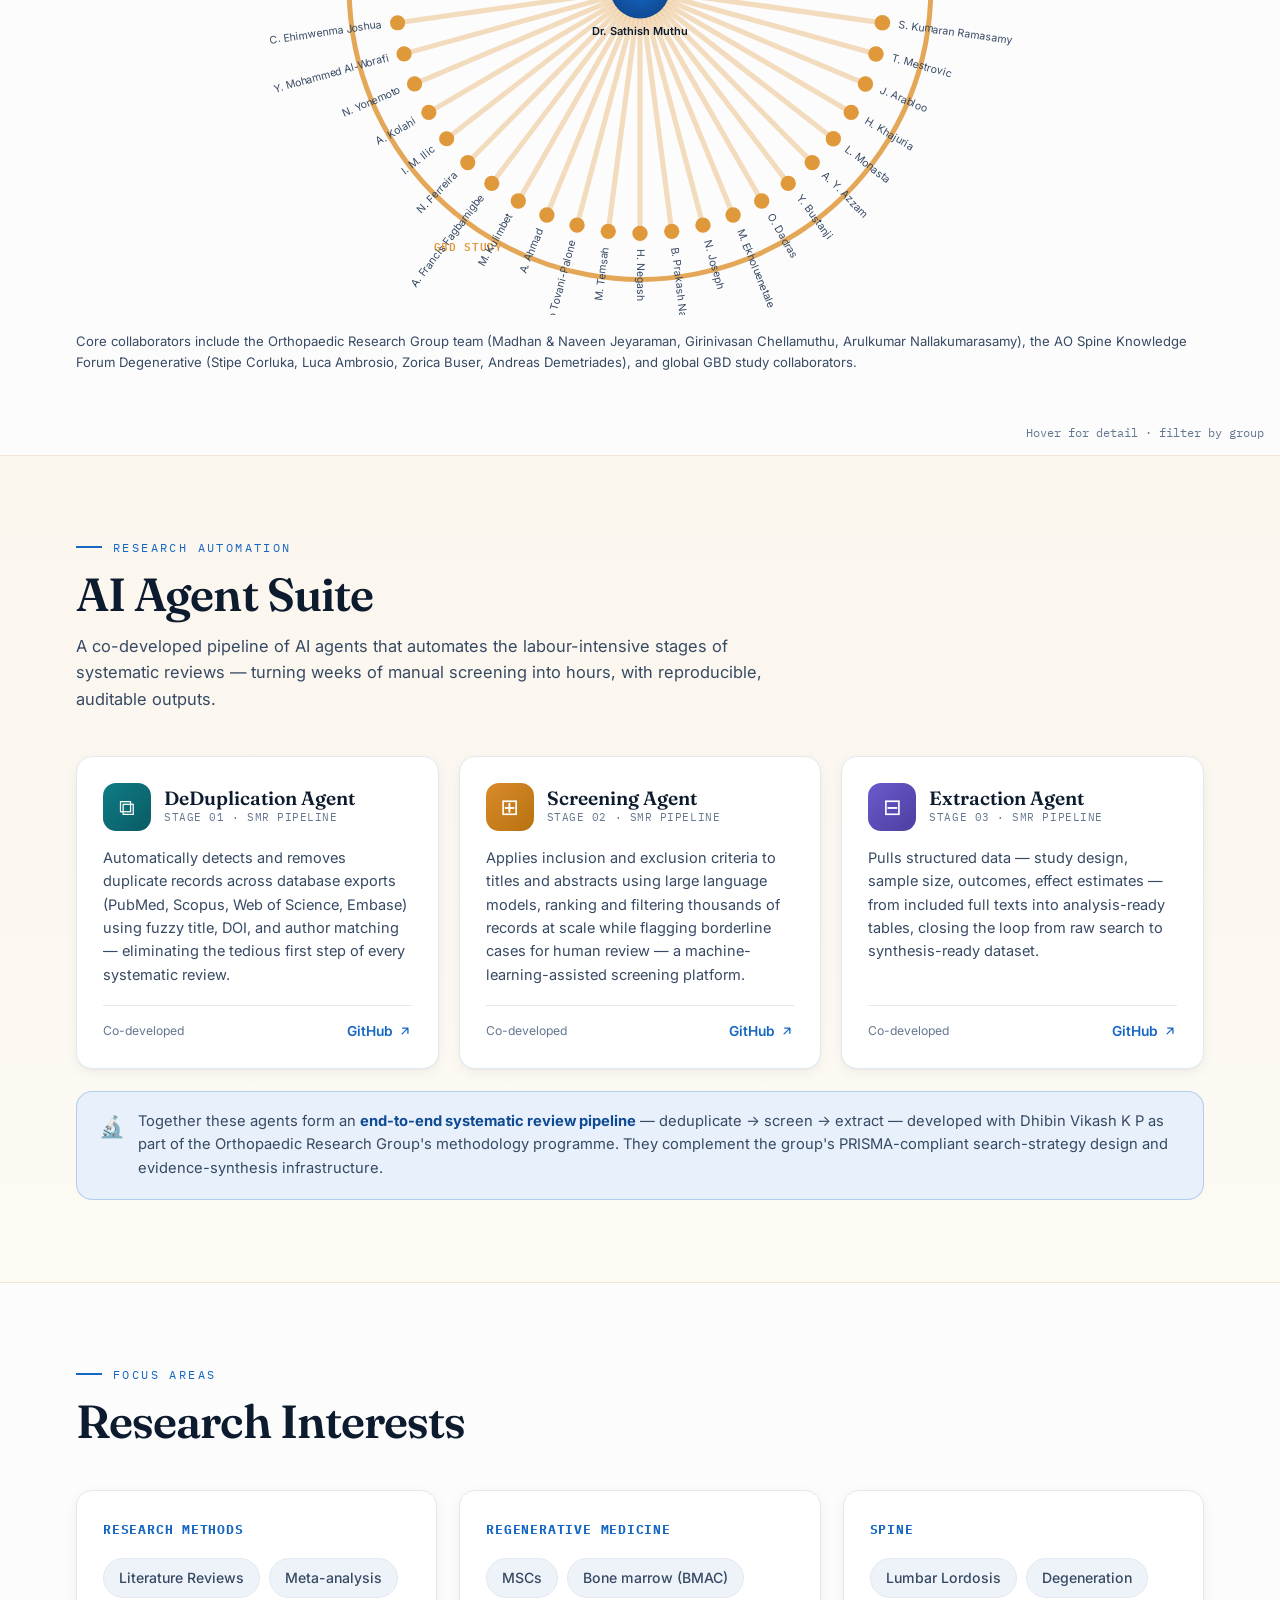
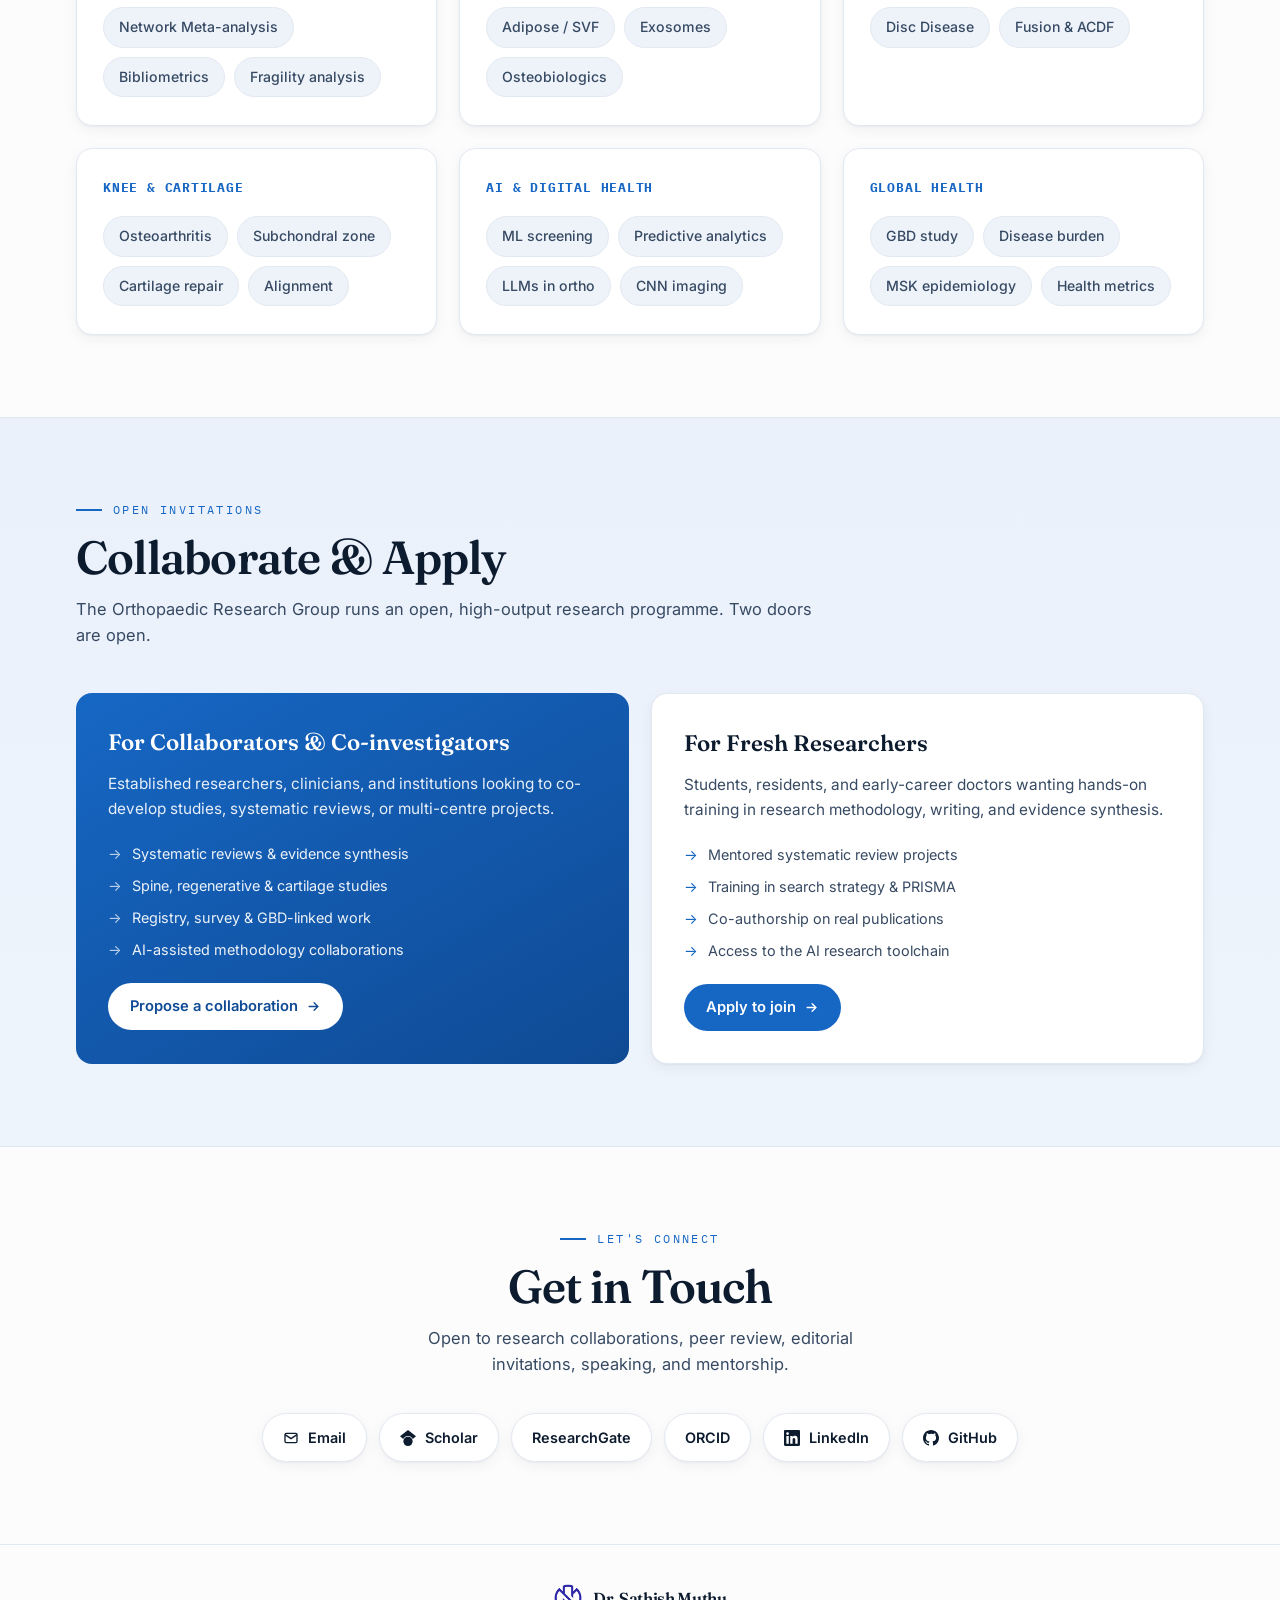
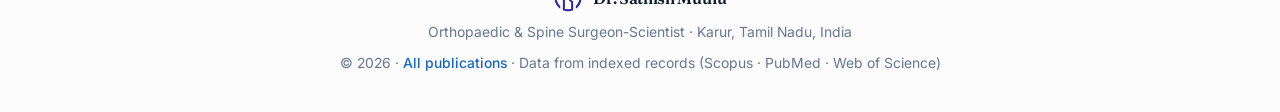
==== commit 92ba0ed7: "Add Research Spotlight; fold 22 missing works into site; refresh Google Scholar metrics (h 46, 35,67" ====
--- a/index.html
+++ b/index.html
@@ -4,10 +4,10 @@
 <meta charset="UTF-8">
 <meta name="viewport" content="width=device-width, initial-scale=1.0">
 <title>Dr. Sathish Muthu | Orthopaedic &amp; Spine Surgeon-Scientist</title>
-<meta name="description" content="Dr. Sathish Muthu — Orthopaedic & Spine Surgeon-Scientist. Research Head, Orthopaedic Research Group. 480+ publications, h-index 43, 24,000+ citations. Evidence synthesis, regenerative medicine, spine surgery, AI in healthcare.">
+<meta name="description" content="Dr. Sathish Muthu — Orthopaedic & Spine Surgeon-Scientist. Research Head, Orthopaedic Research Group. 480+ publications, h-index 46, 35,000+ citations. Evidence synthesis, regenerative medicine, spine surgery, AI in healthcare.">
 <meta name="author" content="Dr. Sathish Muthu">
 <meta property="og:title" content="Dr. Sathish Muthu | Surgeon-Scientist">
-<meta property="og:description" content="480+ publications · h-index 43 · Top 2% Global Scientist. Spine · Regenerative Medicine · Evidence Synthesis · AI in Healthcare.">
+<meta property="og:description" content="480+ publications · h-index 46 · Top 2% Global Scientist. Spine · Regenerative Medicine · Evidence Synthesis · AI in Healthcare.">
 <meta property="og:type" content="website">
 <meta property="og:image" content="https://drsathishmuthu.github.io/public/profile.png">
 <link rel="preconnect" href="https://fonts.googleapis.com">
@@ -232,6 +232,21 @@
 .social:hover{transform:translateY(-3px);border-color:var(--teal);color:var(--teal)}
 .social svg{width:16px;height:16px}
 
+/* research spotlight */
+.spot-grid{display:grid;grid-template-columns:repeat(2,1fr);gap:24px}
+@media(max-width:820px){.spot-grid{grid-template-columns:1fr}}
+.spot-card{background:var(--surface);border:1px solid var(--line);border-left:4px solid var(--teal);border-radius:14px;padding:28px 28px 24px;box-shadow:var(--shadow-sm);display:flex;flex-direction:column}
+.spot-card .sp-meta{font-family:'IBM Plex Mono',monospace;font-size:.74rem;color:var(--teal);margin-bottom:12px;letter-spacing:.02em}
+.spot-card .sp-title{font-family:'Fraunces',serif;font-size:1.12rem;font-weight:600;line-height:1.4;color:var(--ink);margin:0 0 8px}
+.spot-card .sp-title a{color:inherit}
+.spot-card .sp-title a:hover{color:var(--teal)}
+.spot-card .sp-auth{font-size:.82rem;color:var(--muted);margin-bottom:16px}
+.spot-card .sp-label{font-size:.72rem;font-weight:700;text-transform:uppercase;letter-spacing:.1em;color:var(--ink-soft);margin-bottom:8px}
+.spot-card ul{margin:0;padding-left:1.1rem;color:var(--ink-soft);font-size:.93rem;line-height:1.6}
+.spot-card li{margin-bottom:8px}
+.spot-card .sp-link{margin-top:auto;padding-top:14px;font-size:.84rem;font-weight:600;color:var(--teal)}
+.spot-note{margin-top:18px;font-size:.78rem;color:var(--muted)}
+
 /* recent ticker */
 .recent-strip{display:grid;grid-template-columns:repeat(3,1fr);gap:22px}
 @media(max-width:900px){.recent-strip{grid-template-columns:repeat(2,1fr)}}
@@ -282,6 +297,7 @@
   <div class="nav-inner">
     <a href="#top" class="brand" aria-label="Home"><img src="public/logo.png" class="logo-mark" alt="Sathish Muthu"></a>
     <div class="nav-links" id="navLinks">
+      <a href="#spotlight" class="plain">Spotlight</a>
       <a href="#research" class="plain">Research</a>
       <a href="#network" class="plain">Network</a>
       <a href="#qualifications" class="plain">Qualifications</a>
@@ -331,13 +347,26 @@
 <div class="stats-strip">
   <div class="stats-inner">
     <div class="stat reveal"><div class="num" data-count="480" data-suffix="+">0</div><div class="lab">Publications</div></div>
-    <div class="stat reveal"><div class="num" data-count="43">0</div><div class="lab">h-index</div></div>
-    <div class="stat reveal"><div class="num" data-count="26897" data-suffix="+">0</div><div class="lab">Citations</div></div>
+    <div class="stat reveal"><div class="num" id="heroH" data-count="46">0</div><div class="lab">h-index</div></div>
+    <div class="stat reveal"><div class="num" id="heroCites" data-count="35671" data-suffix="+">0</div><div class="lab">Citations</div></div>
     <div class="stat reveal"><div class="num" data-count="3124" data-suffix="+">0</div><div class="lab">Peer Reviews</div></div>
     <div class="stat reveal"><div class="num" data-count="45" data-suffix="+">0</div><div class="lab">Collaborators</div></div>
     <div class="stat reveal"><div class="num" data-count="163" data-suffix="+">0</div><div class="lab">Editor Records</div></div>
   </div>
 </div>
+
+<!-- RESEARCH SPOTLIGHT (refreshed daily from data.js -> spotlight) -->
+<section id="spotlight" class="tint-warm">
+  <div class="wrap">
+    <div class="sec-head reveal">
+      <div class="sec-kicker">Research Spotlight</div>
+      <h2 class="sec-title">Just Published</h2>
+      <p class="sec-sub">The newest papers from the group, with what each one found.</p>
+    </div>
+    <div class="spot-grid" id="spotGrid"></div>
+    <p class="spot-note" id="spotNote"></p>
+  </div>
+</section>
 
 <!-- QUALIFICATIONS -->
 <section id="qualifications">
@@ -547,9 +576,9 @@
         <div class="mp-head">Indices</div>
         <div class="mp-table">
           <div class="th">Metric</div><div class="th r">All</div><div class="th r">Since 2021</div>
-          <div class="rk">Citations</div><div class="rv" id="mCitAll">26,897</div><div class="rv since" id="mCitRec">—</div>
-          <div class="rk">h-index</div><div class="rv" id="mHAll">43</div><div class="rv since" id="mHRec">—</div>
-          <div class="rk">i10-index</div><div class="rv" id="mIAll">118</div><div class="rv since" id="mIRec">—</div>
+          <div class="rk">Citations</div><div class="rv" id="mCitAll">35,671</div><div class="rv since" id="mCitRec">—</div>
+          <div class="rk">h-index</div><div class="rv" id="mHAll">46</div><div class="rv since" id="mHRec">—</div>
+          <div class="rk">i10-index</div><div class="rv" id="mIAll">136</div><div class="rv since" id="mIRec">—</div>
         </div>
       </div>
       <div class="chart-panel reveal">
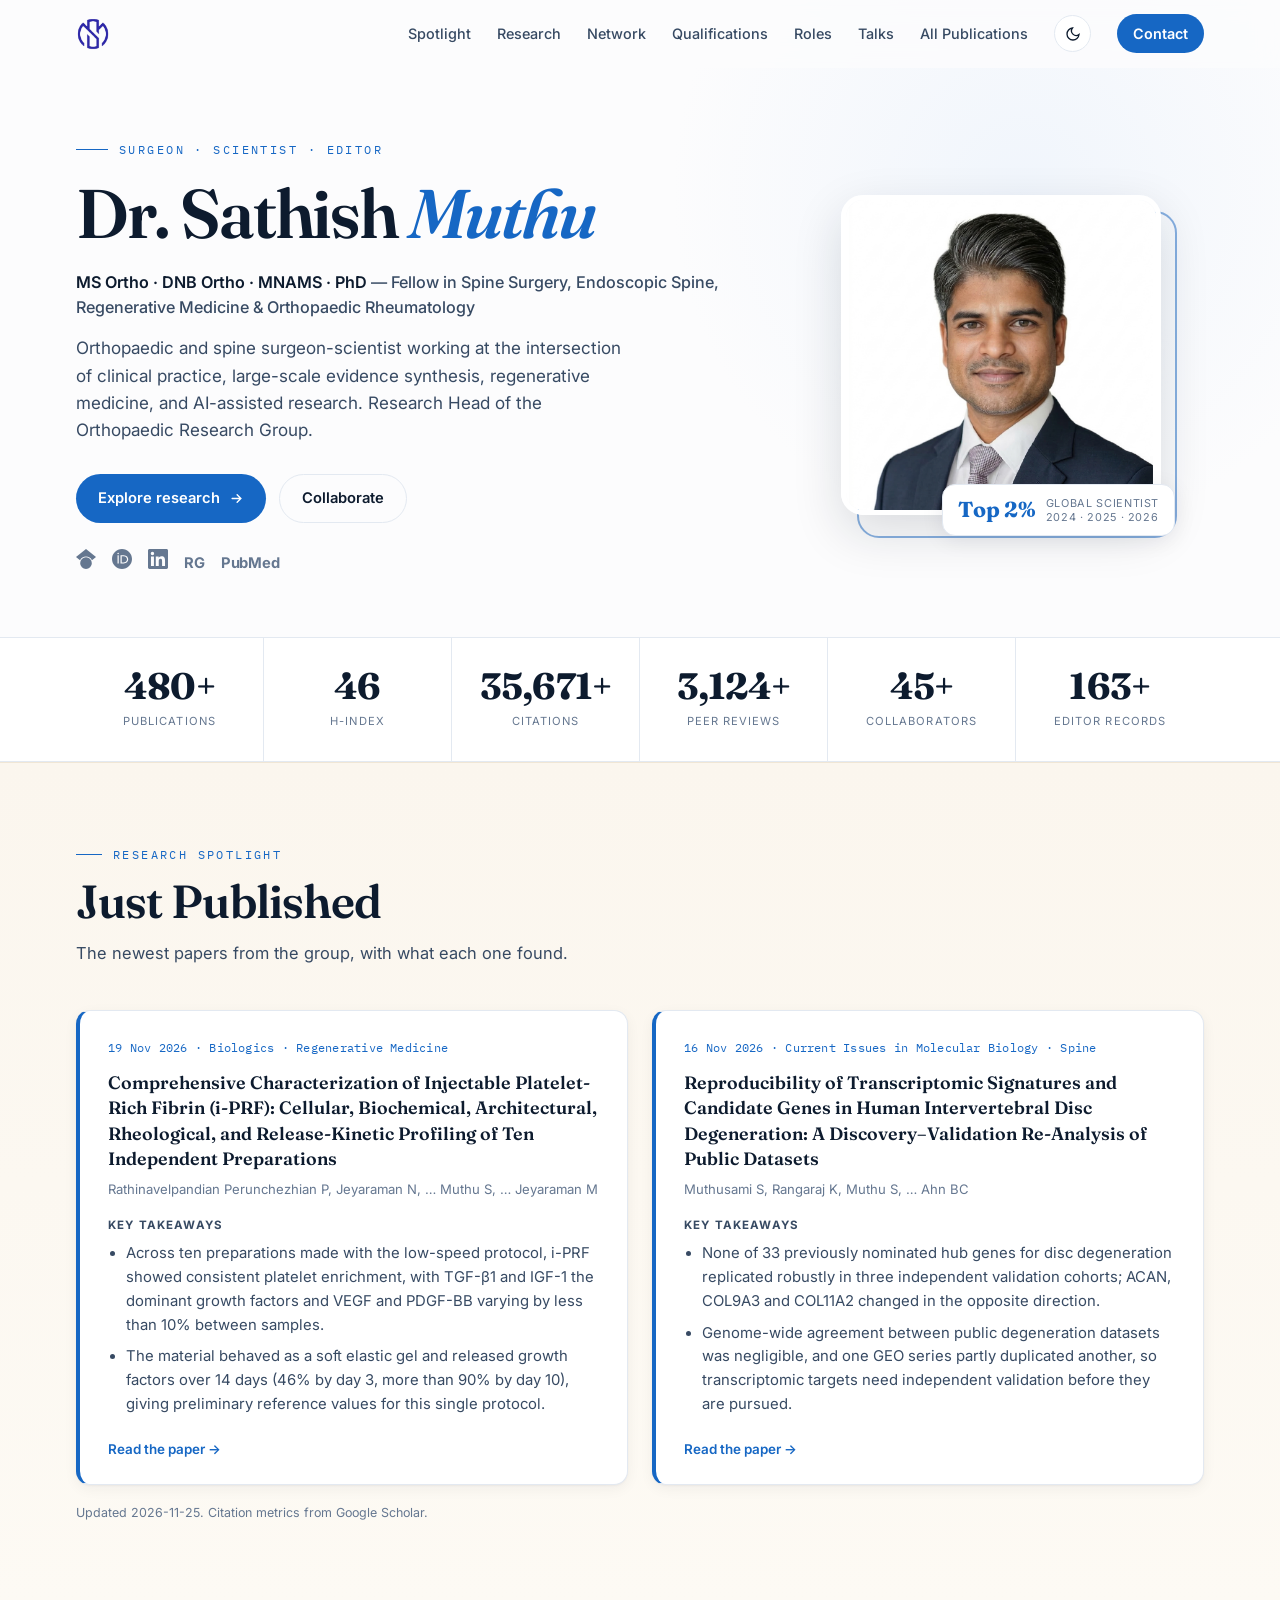
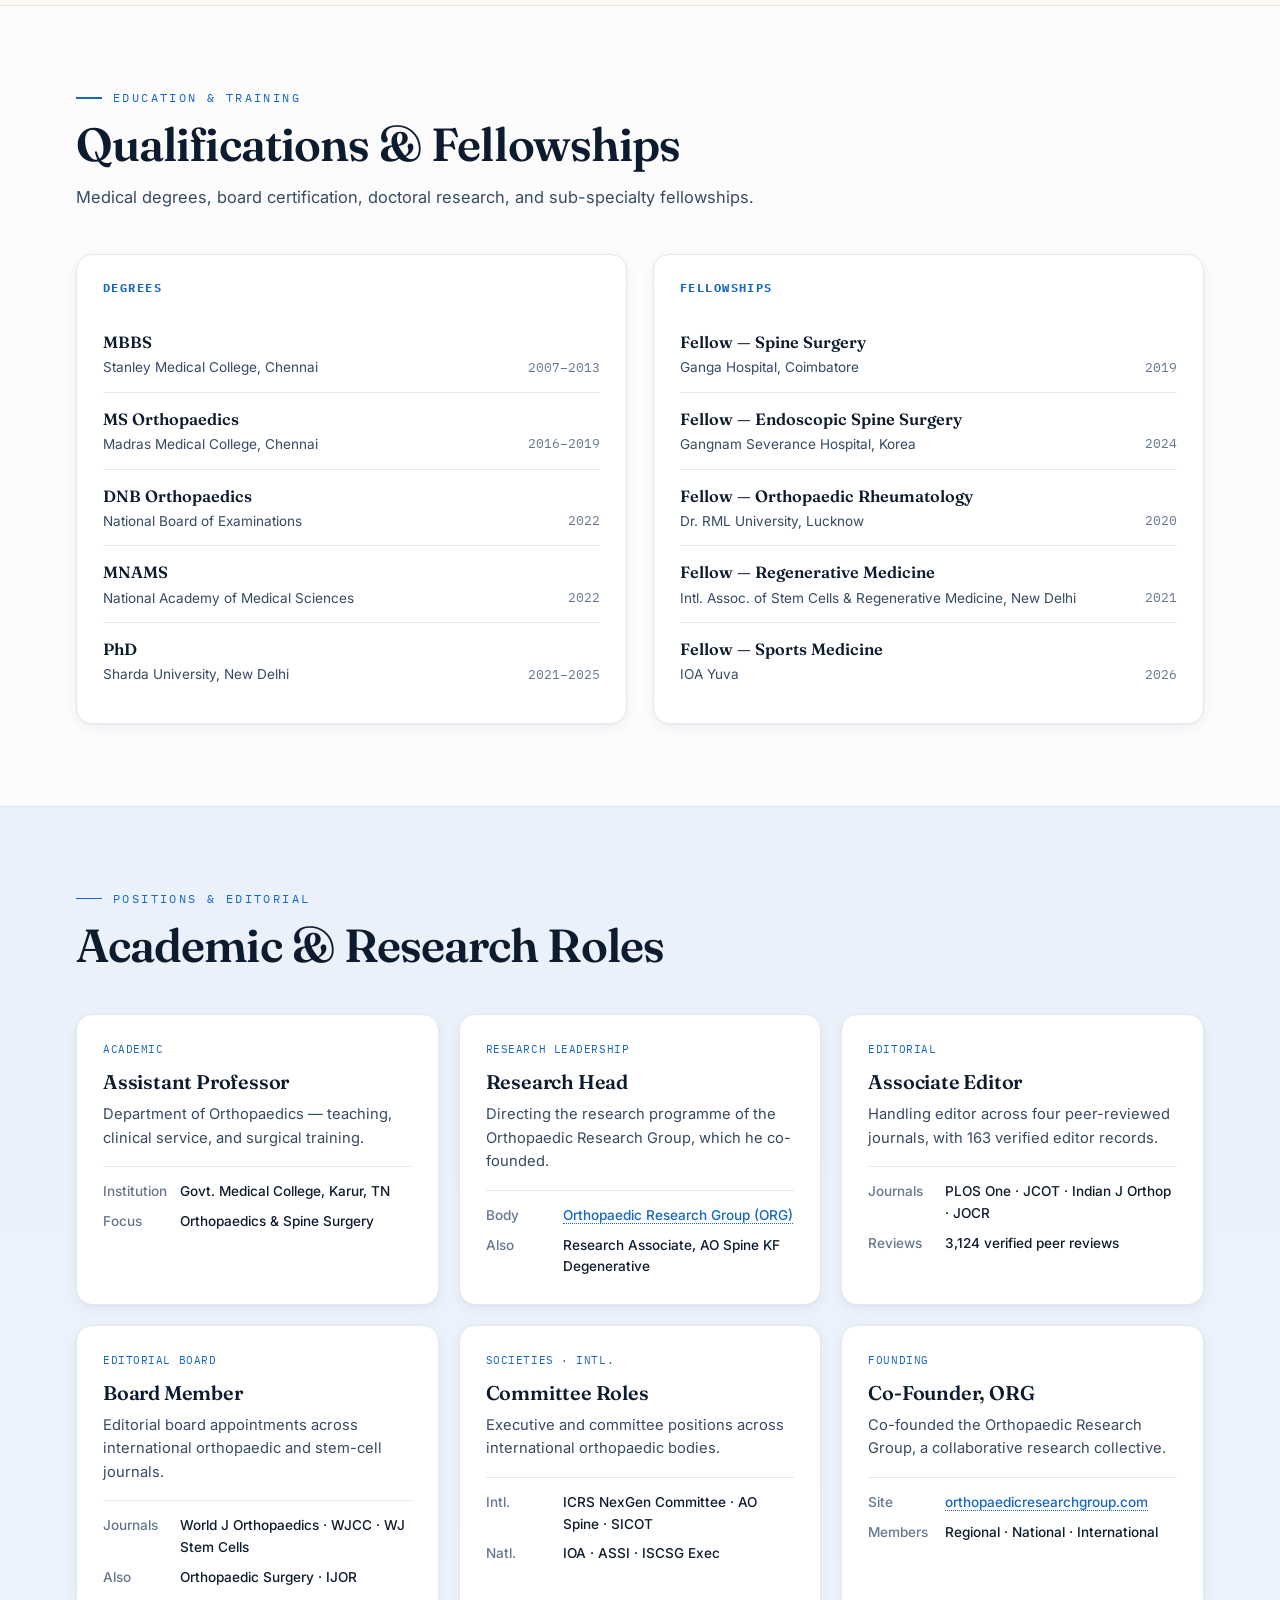
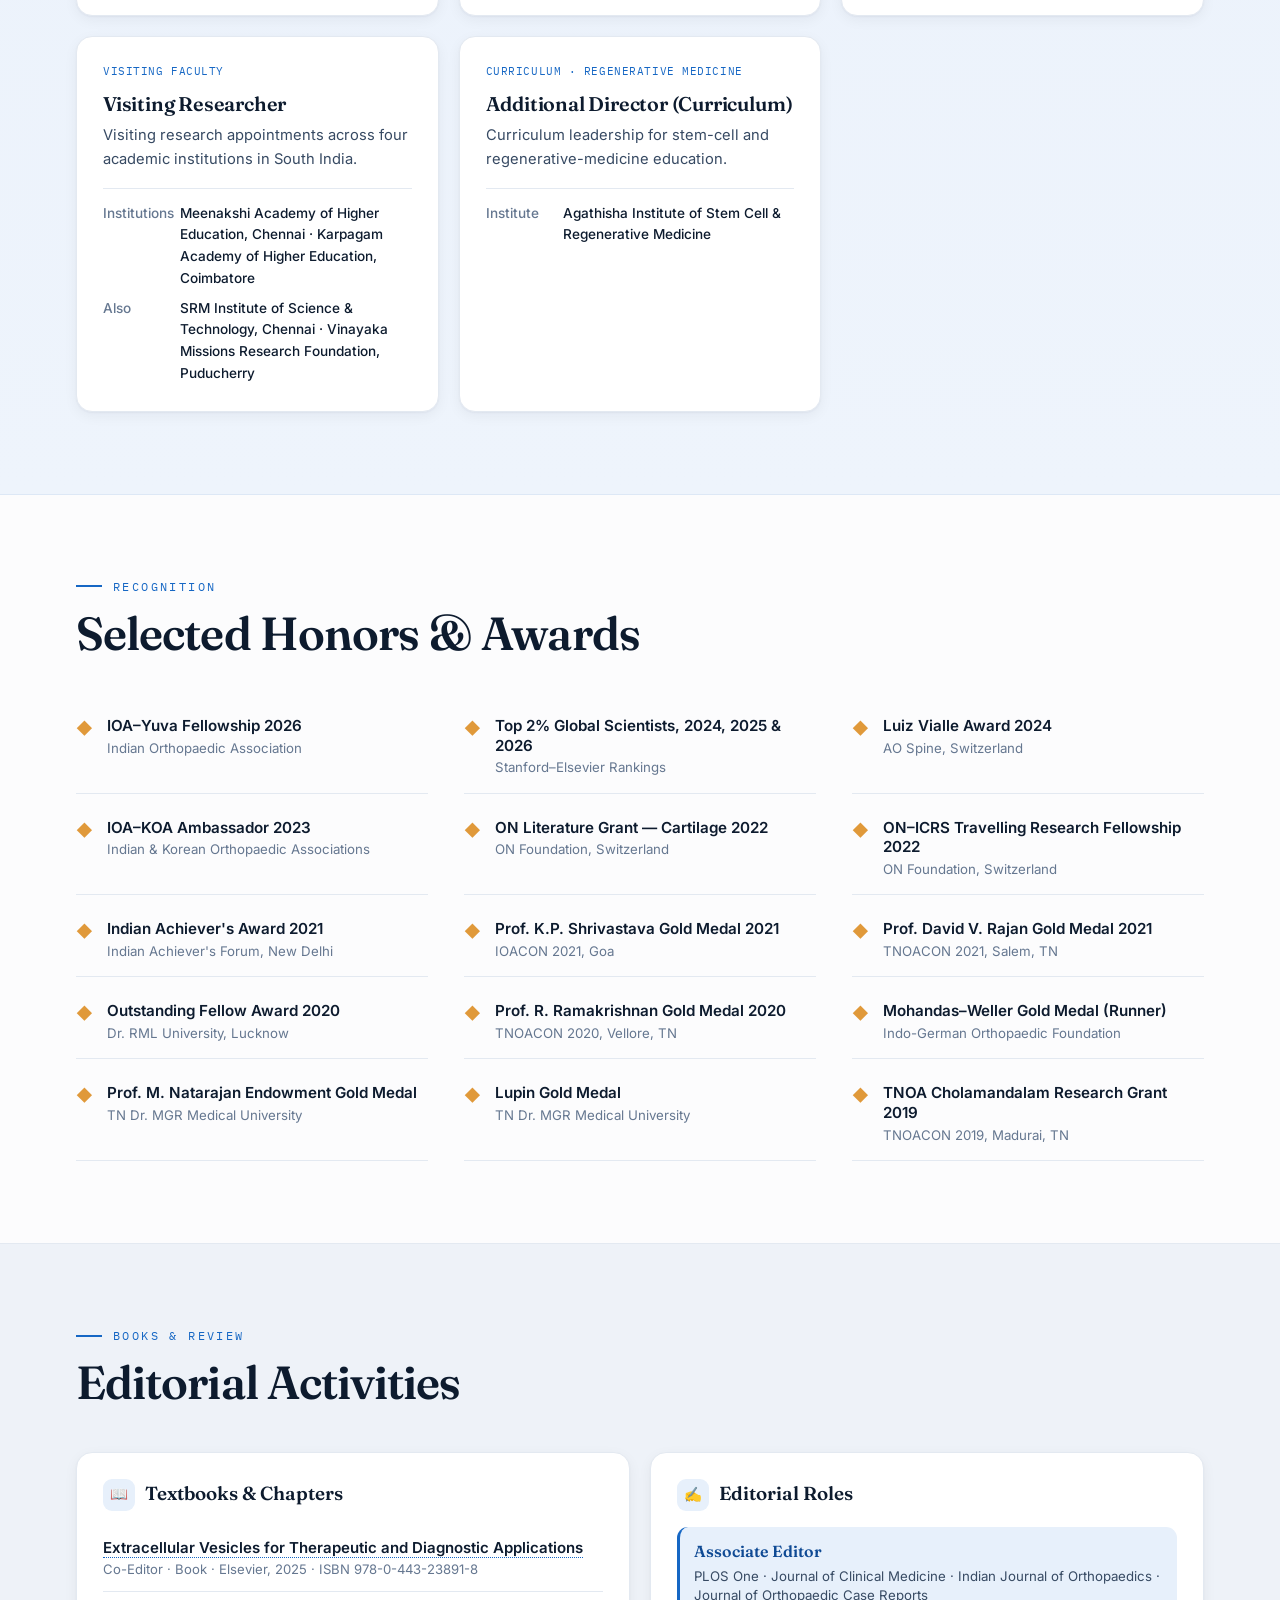
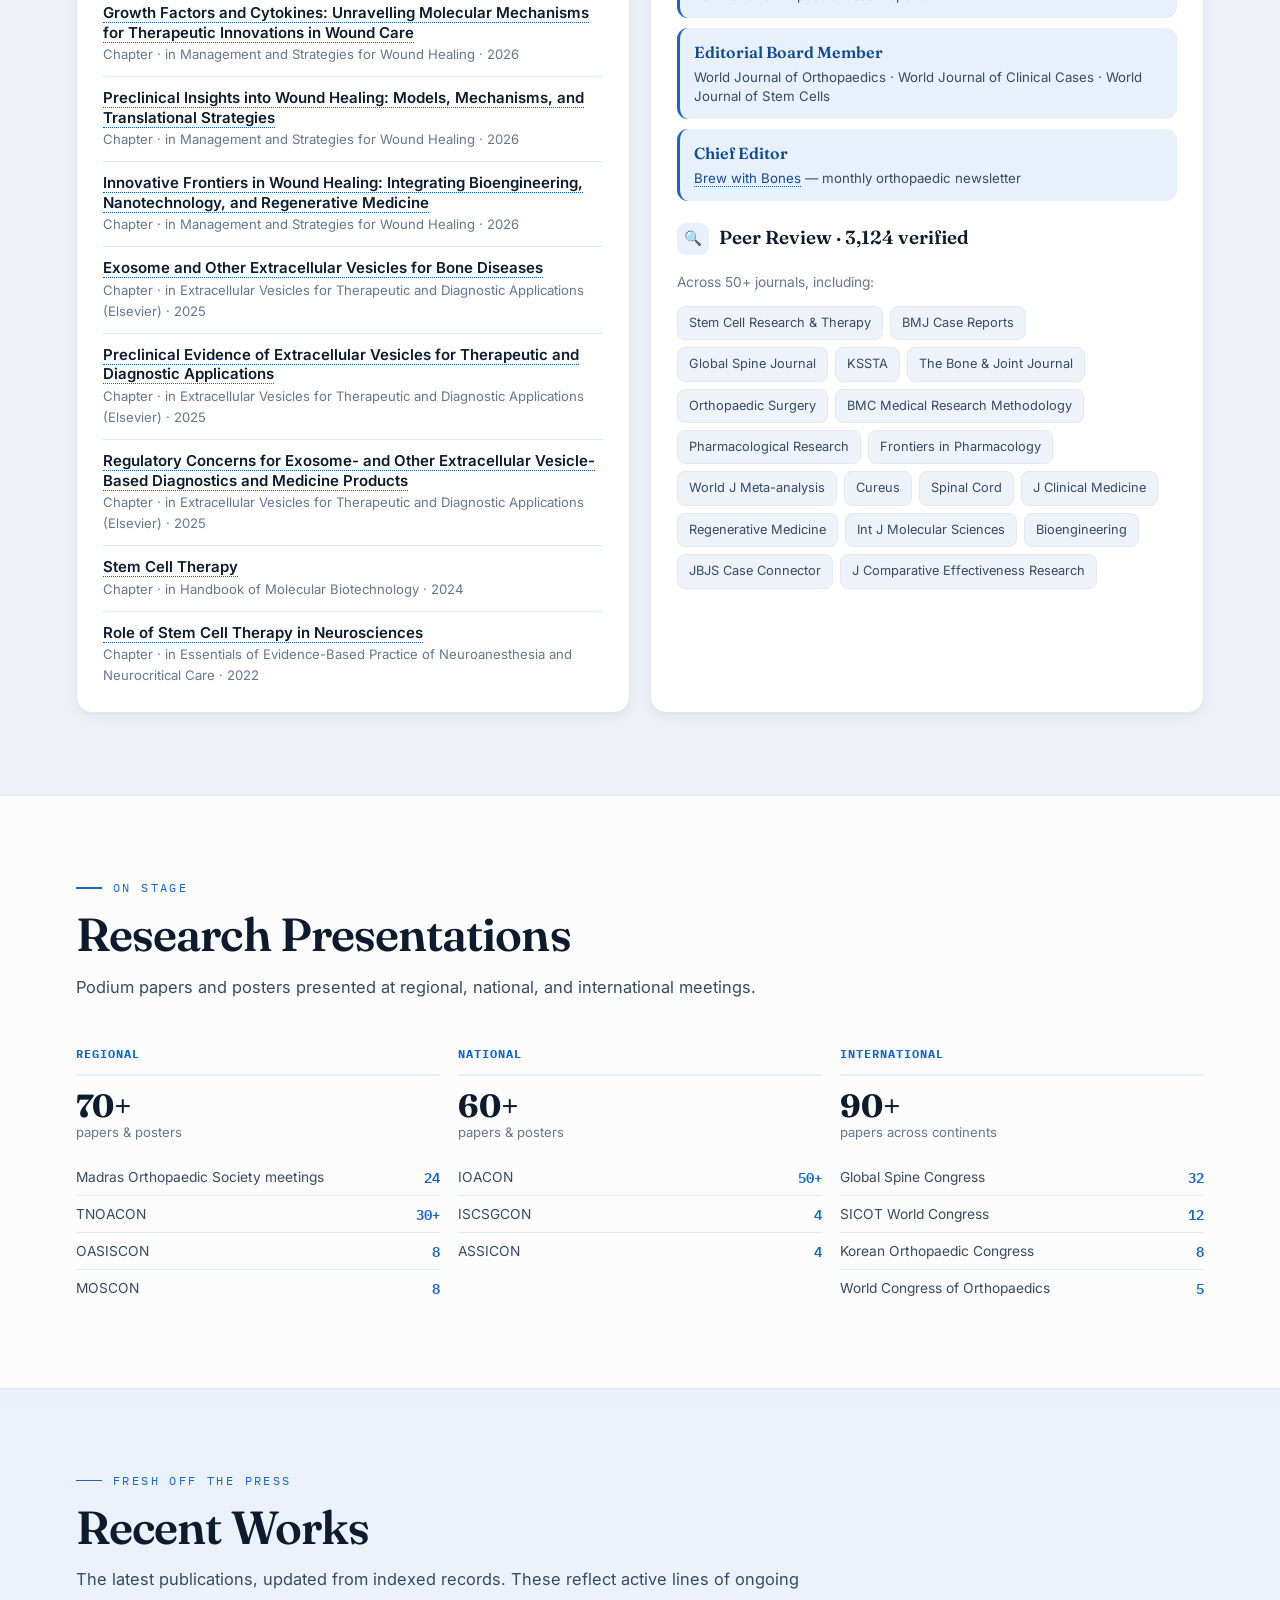
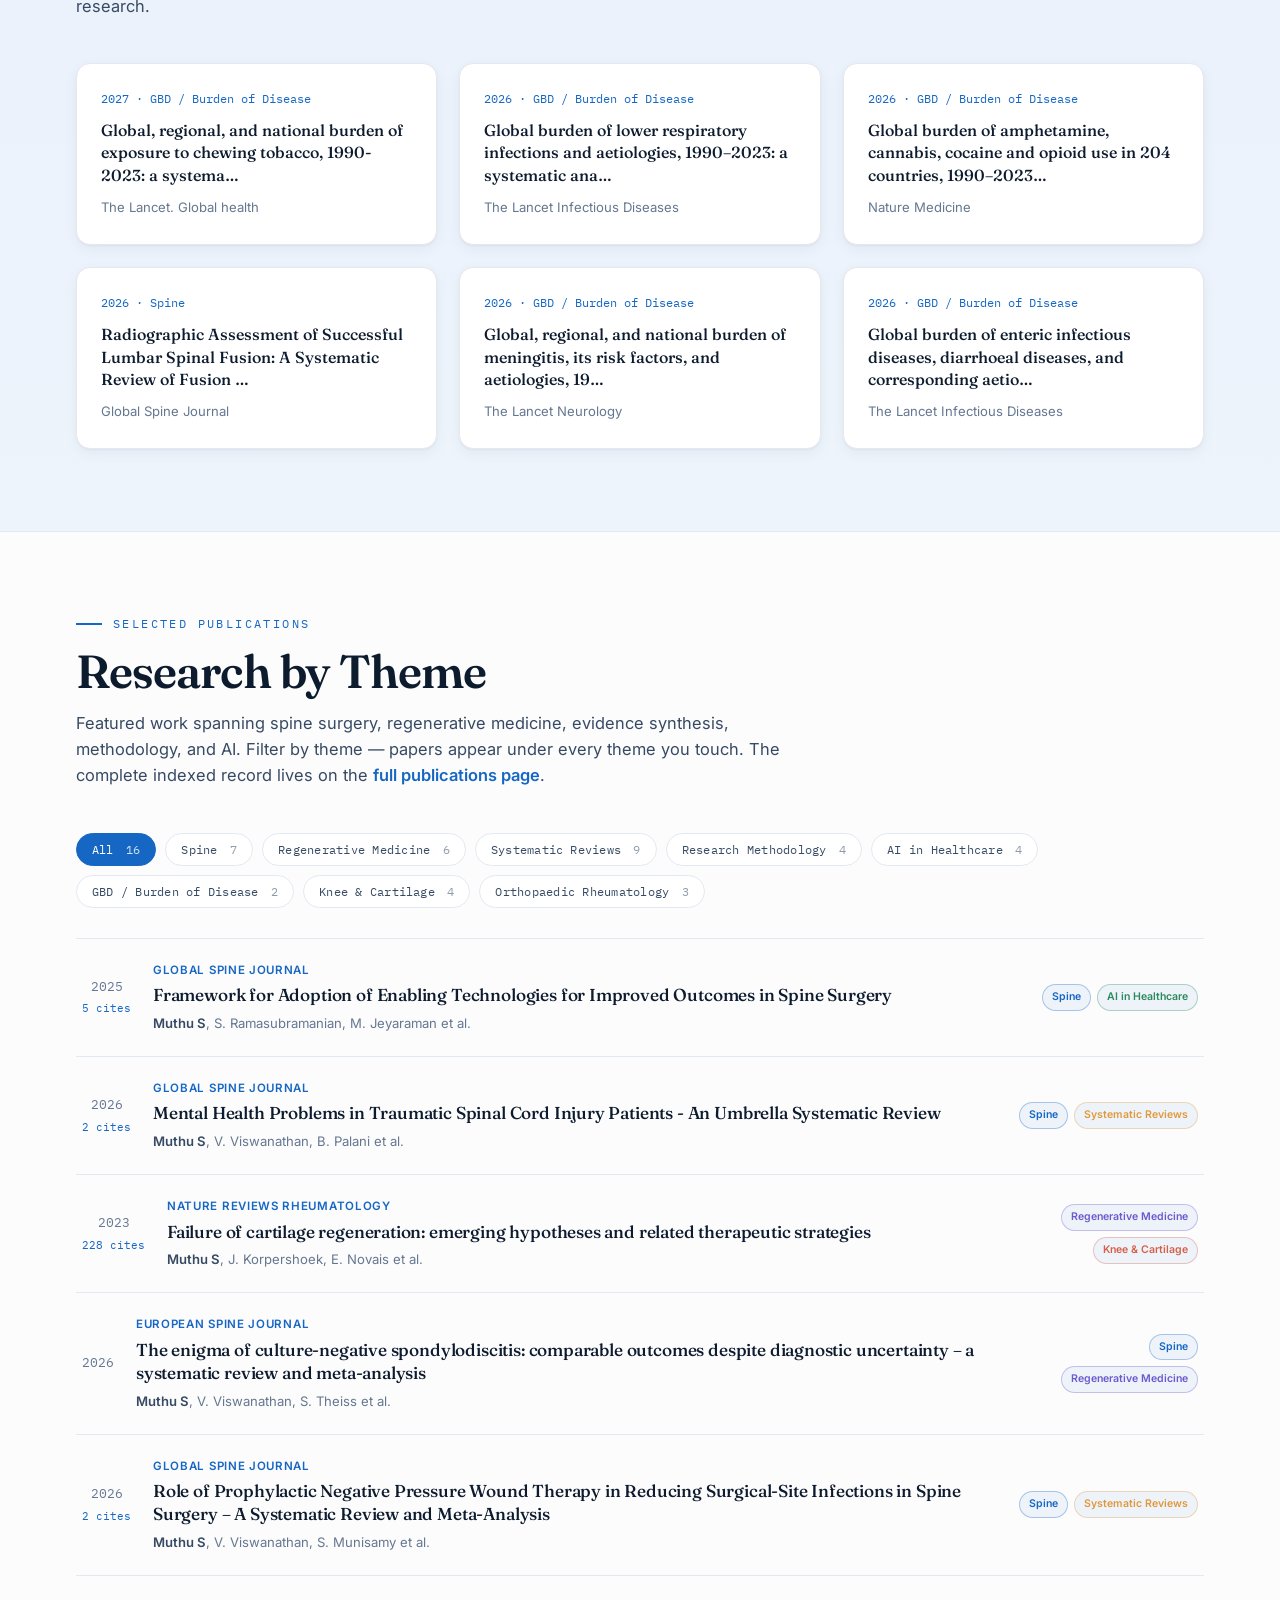
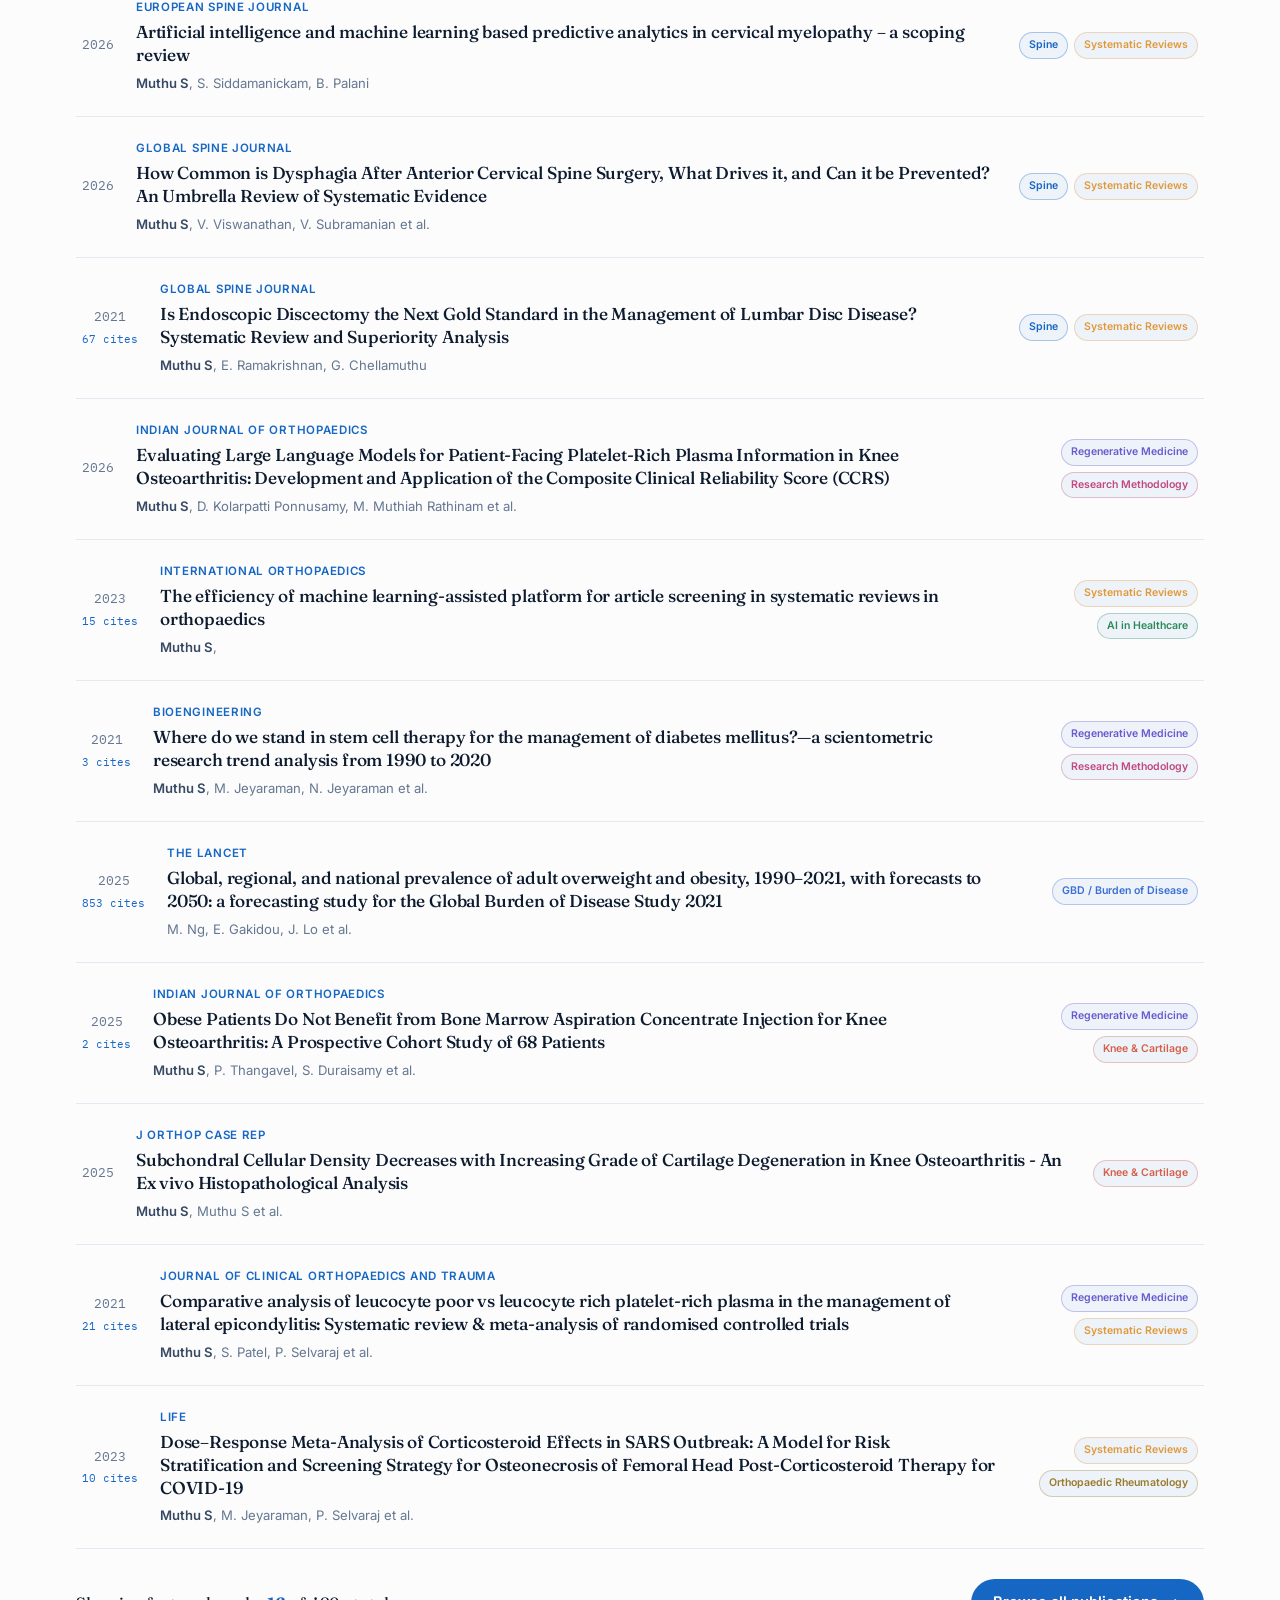
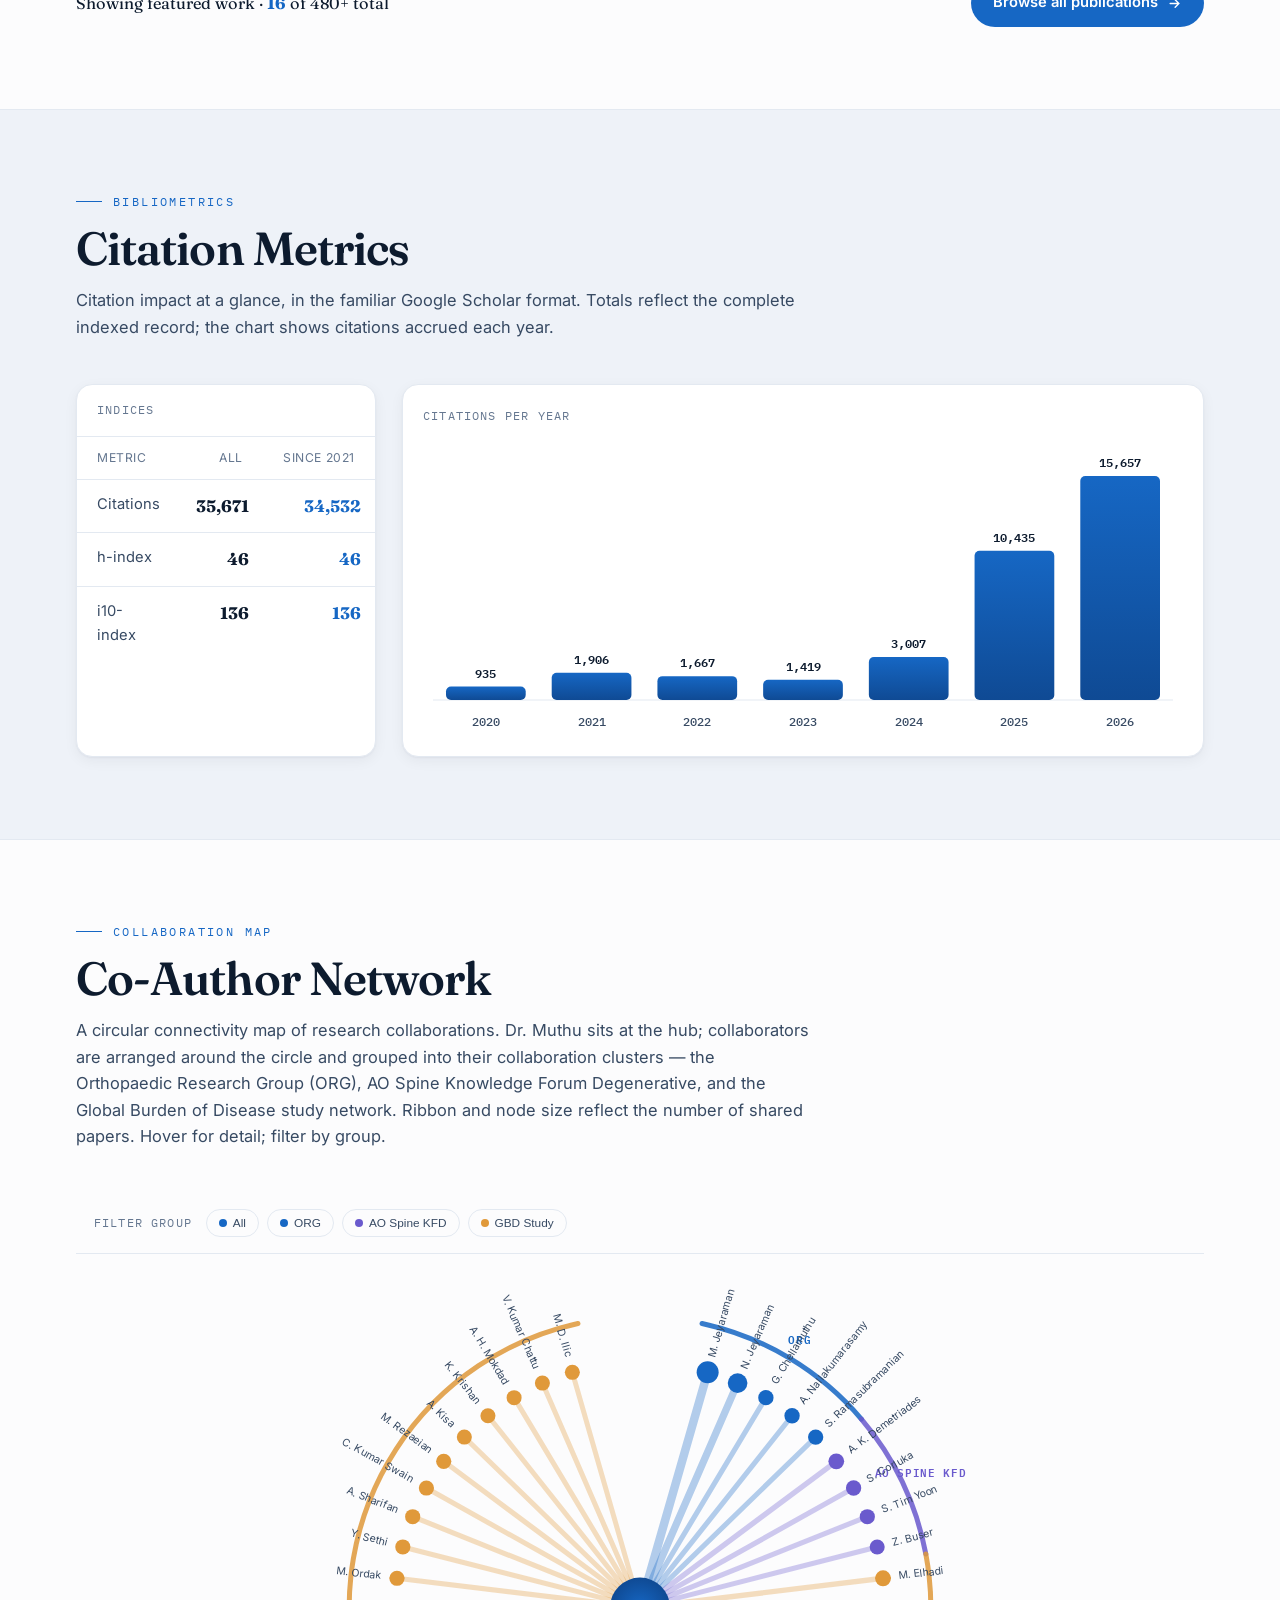
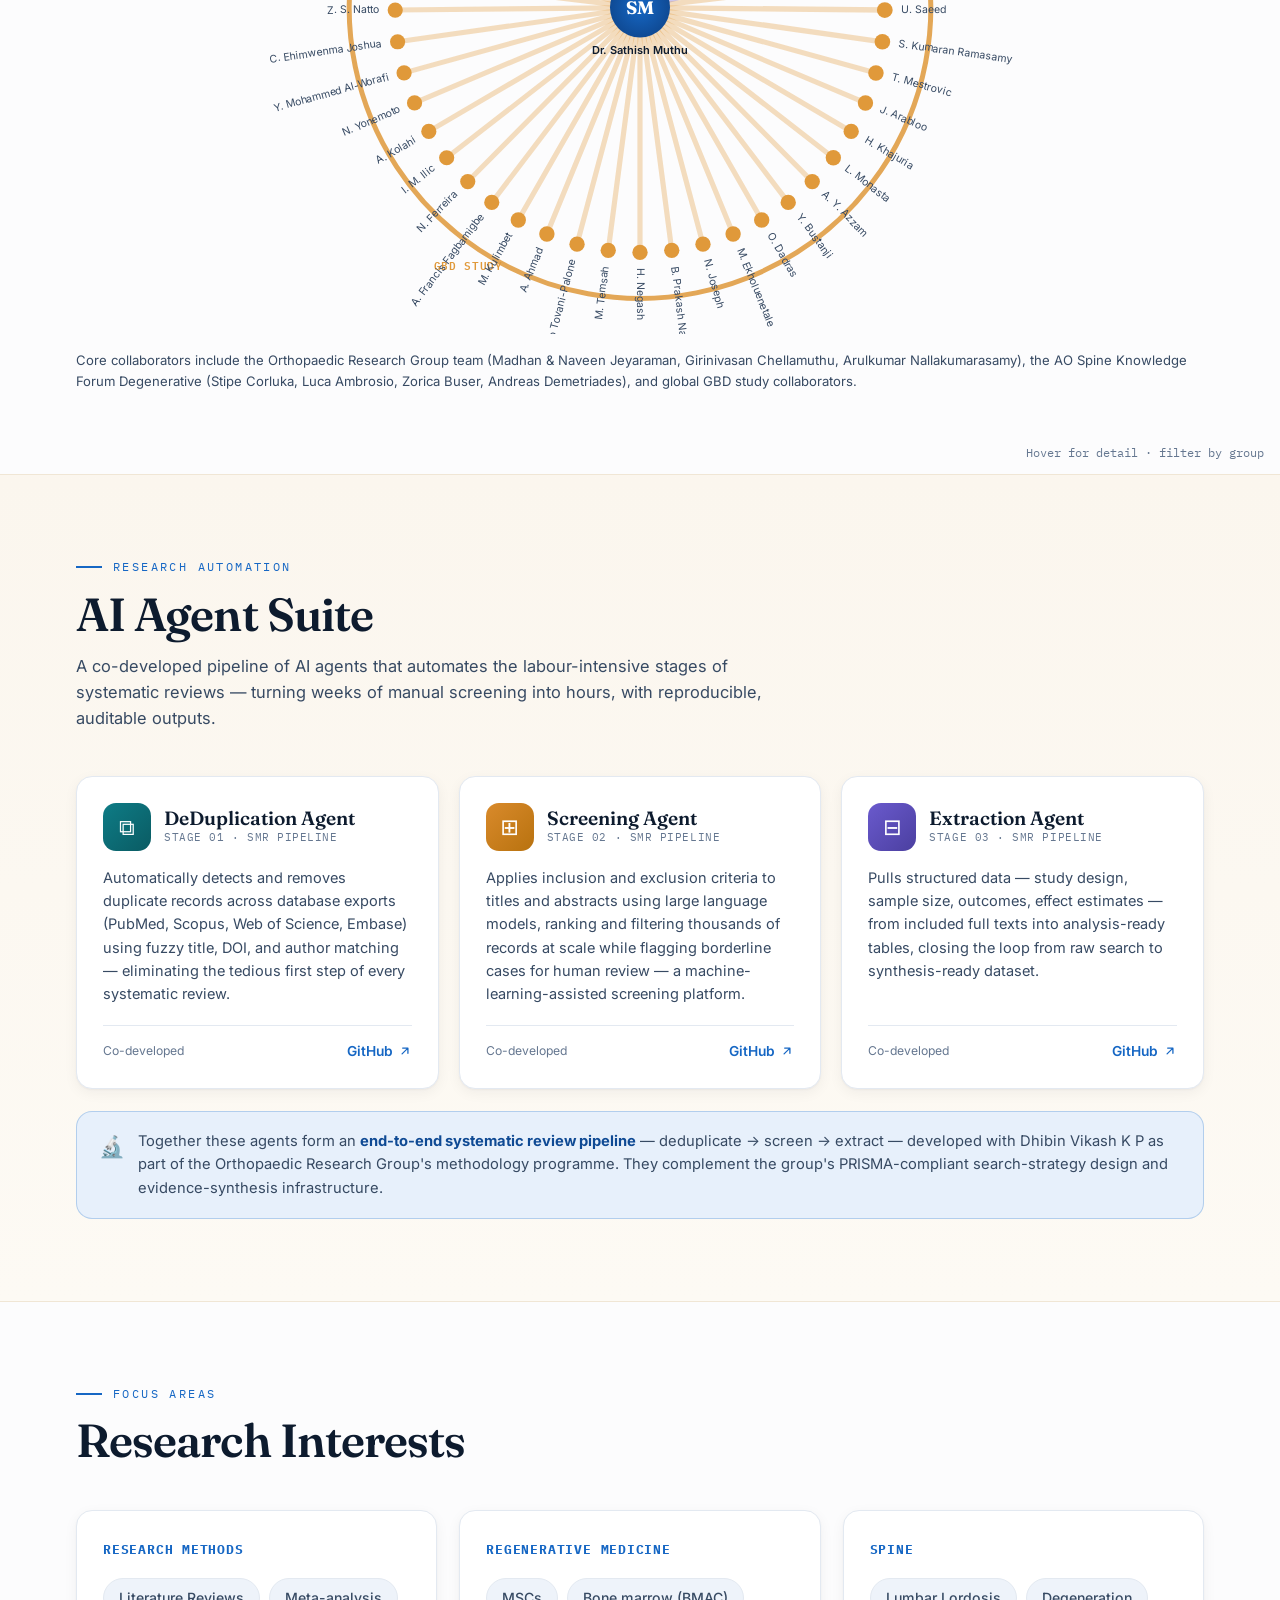
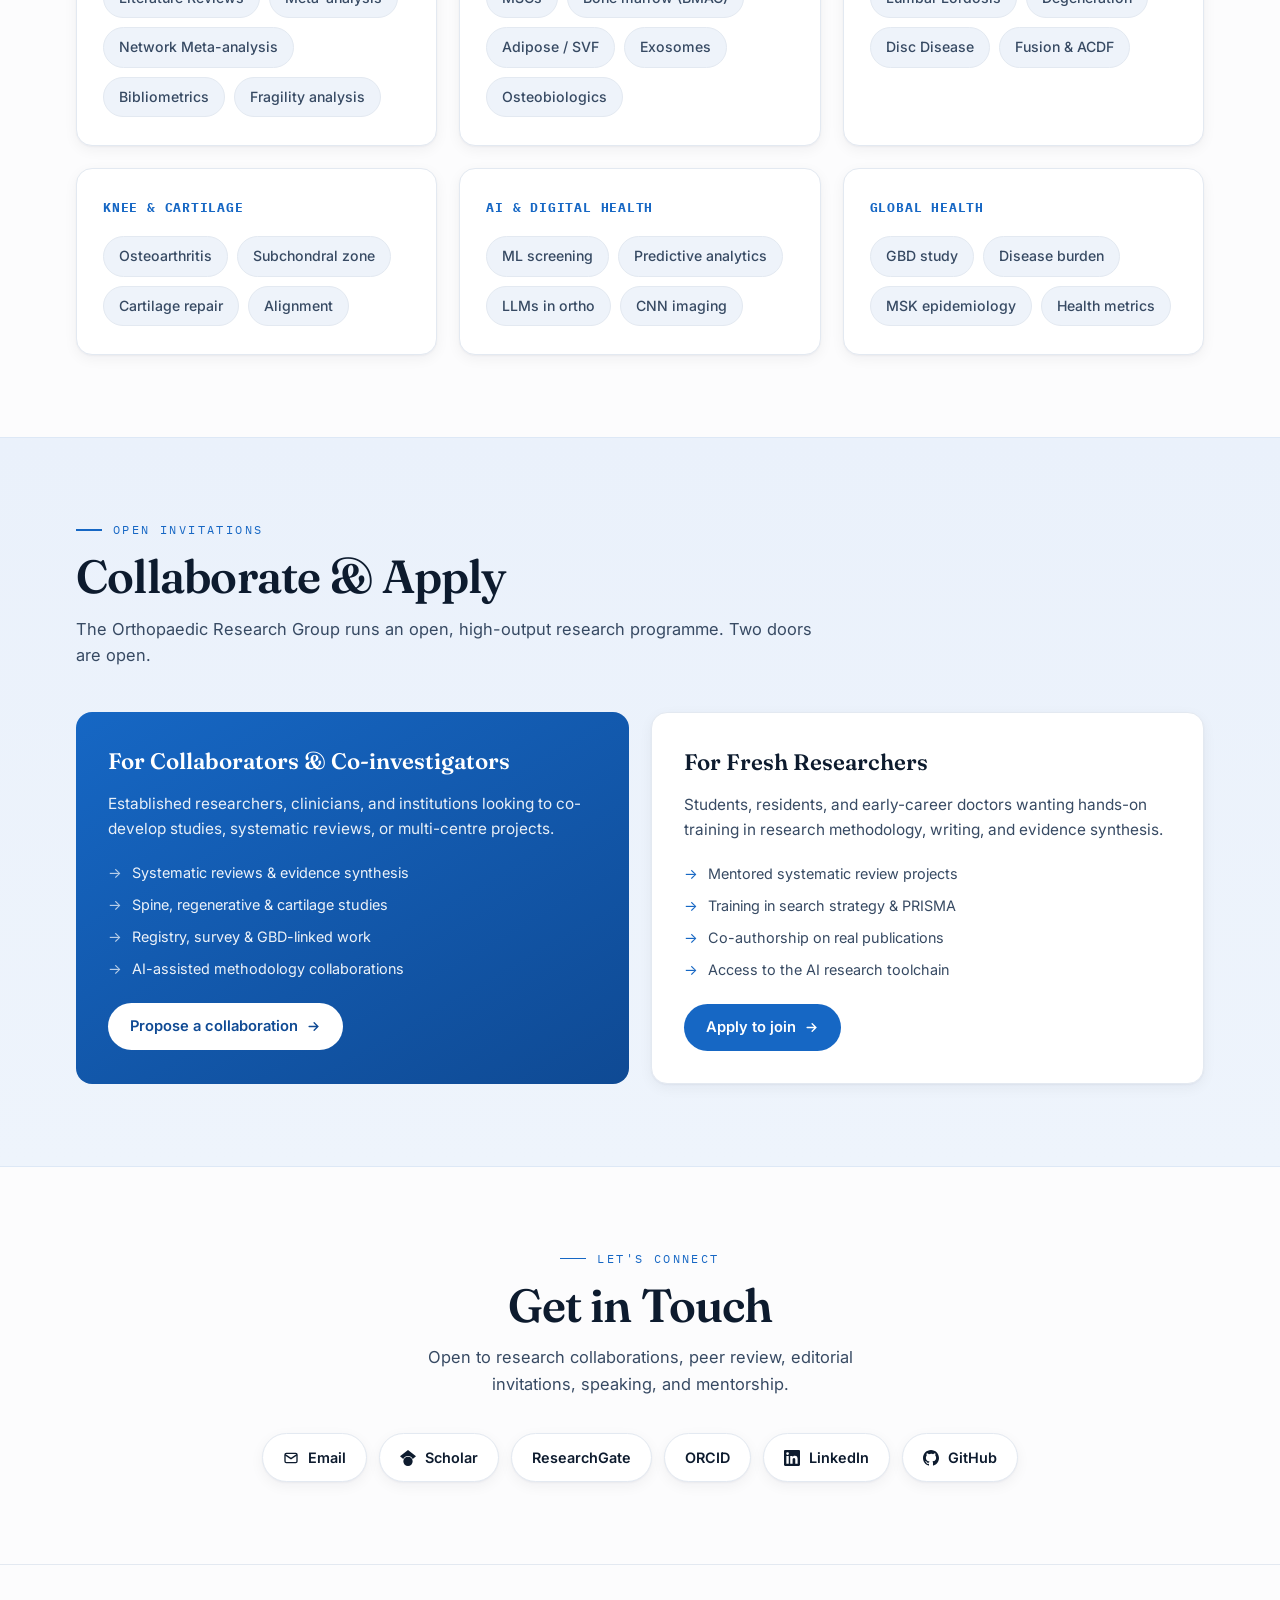
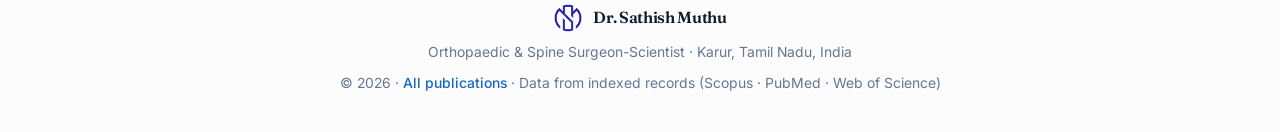
==== commit ca4eddc6: "Top 2% badge and honour: 2024, 2025 & 2026 Co-Authored-By: Claude Opus 5.5 <noreply@anthropic.com> C" ====
--- a/index.html
+++ b/index.html
@@ -339,7 +339,7 @@
     <div class="portrait-wrap reveal">
       <div class="portrait-frame"></div>
       <img src="public/profile.png" alt="Dr. Sathish Muthu" class="portrait">
-      <div class="portrait-badge"><span class="bn">Top 2%</span><span class="bl">Global Scientist<br>2024 &amp; 2025</span></div>
+      <div class="portrait-badge"><span class="bn">Top 2%</span><span class="bl">Global Scientist<br>2024 · 2025 · 2026</span></div>
     </div>
   </div>
 </header>
@@ -439,7 +439,7 @@
     <div class="sec-head reveal"><div class="sec-kicker">Recognition</div><h2 class="sec-title">Selected Honors &amp; Awards</h2></div>
     <div class="honor-list">
       <div class="honor reveal"><div class="hm">◆</div><div><div class="hn">IOA–Yuva Fellowship 2026</div><div class="ho">Indian Orthopaedic Association</div></div></div>
-      <div class="honor reveal"><div class="hm">◆</div><div><div class="hn">Top 2% Global Scientists, 2024 &amp; 2025</div><div class="ho">Stanford–Elsevier Rankings</div></div></div>
+      <div class="honor reveal"><div class="hm">◆</div><div><div class="hn">Top 2% Global Scientists, 2024, 2025 &amp; 2026</div><div class="ho">Stanford–Elsevier Rankings</div></div></div>
       <div class="honor reveal"><div class="hm">◆</div><div><div class="hn">Luiz Vialle Award 2024</div><div class="ho">AO Spine, Switzerland</div></div></div>
       <div class="honor reveal"><div class="hm">◆</div><div><div class="hn">IOA–KOA Ambassador 2023</div><div class="ho">Indian &amp; Korean Orthopaedic Associations</div></div></div>
       <div class="honor reveal"><div class="hm">◆</div><div><div class="hn">ON Literature Grant — Cartilage 2022</div><div class="ho">ON Foundation, Switzerland</div></div></div>
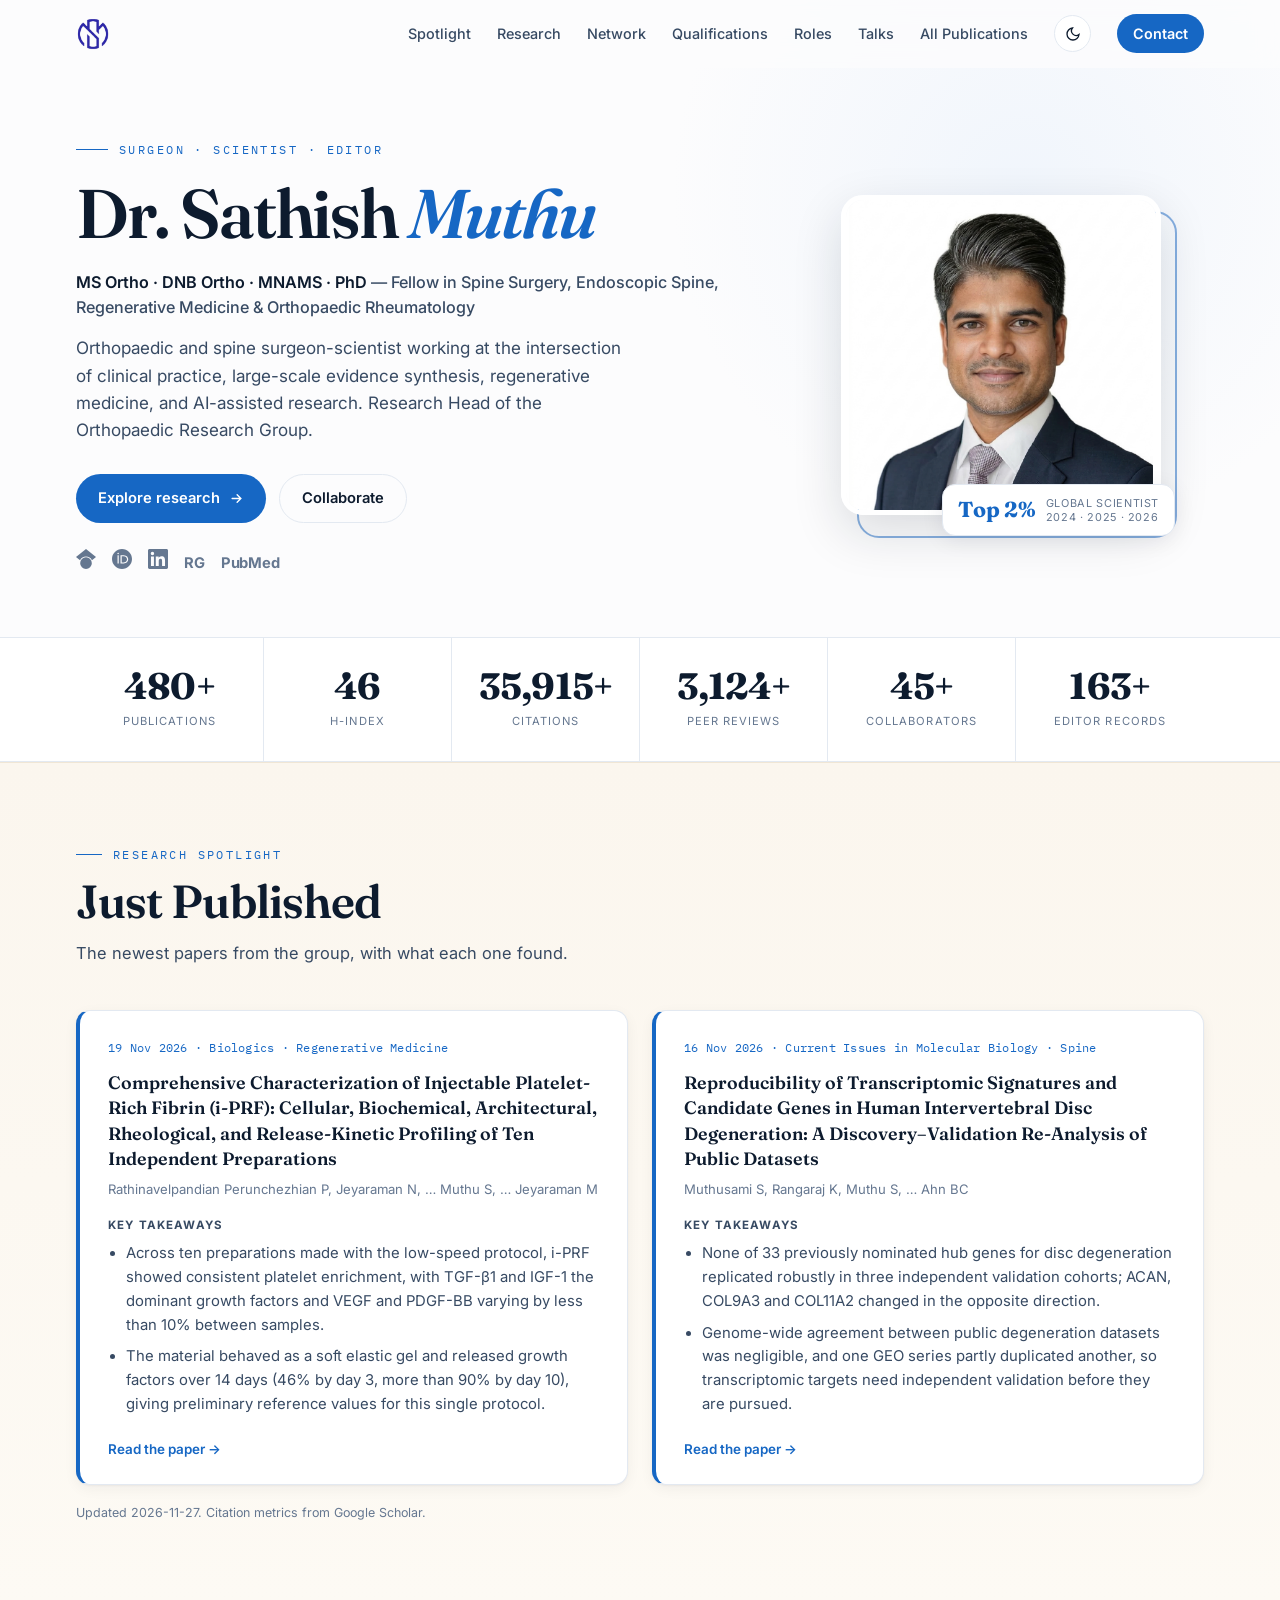
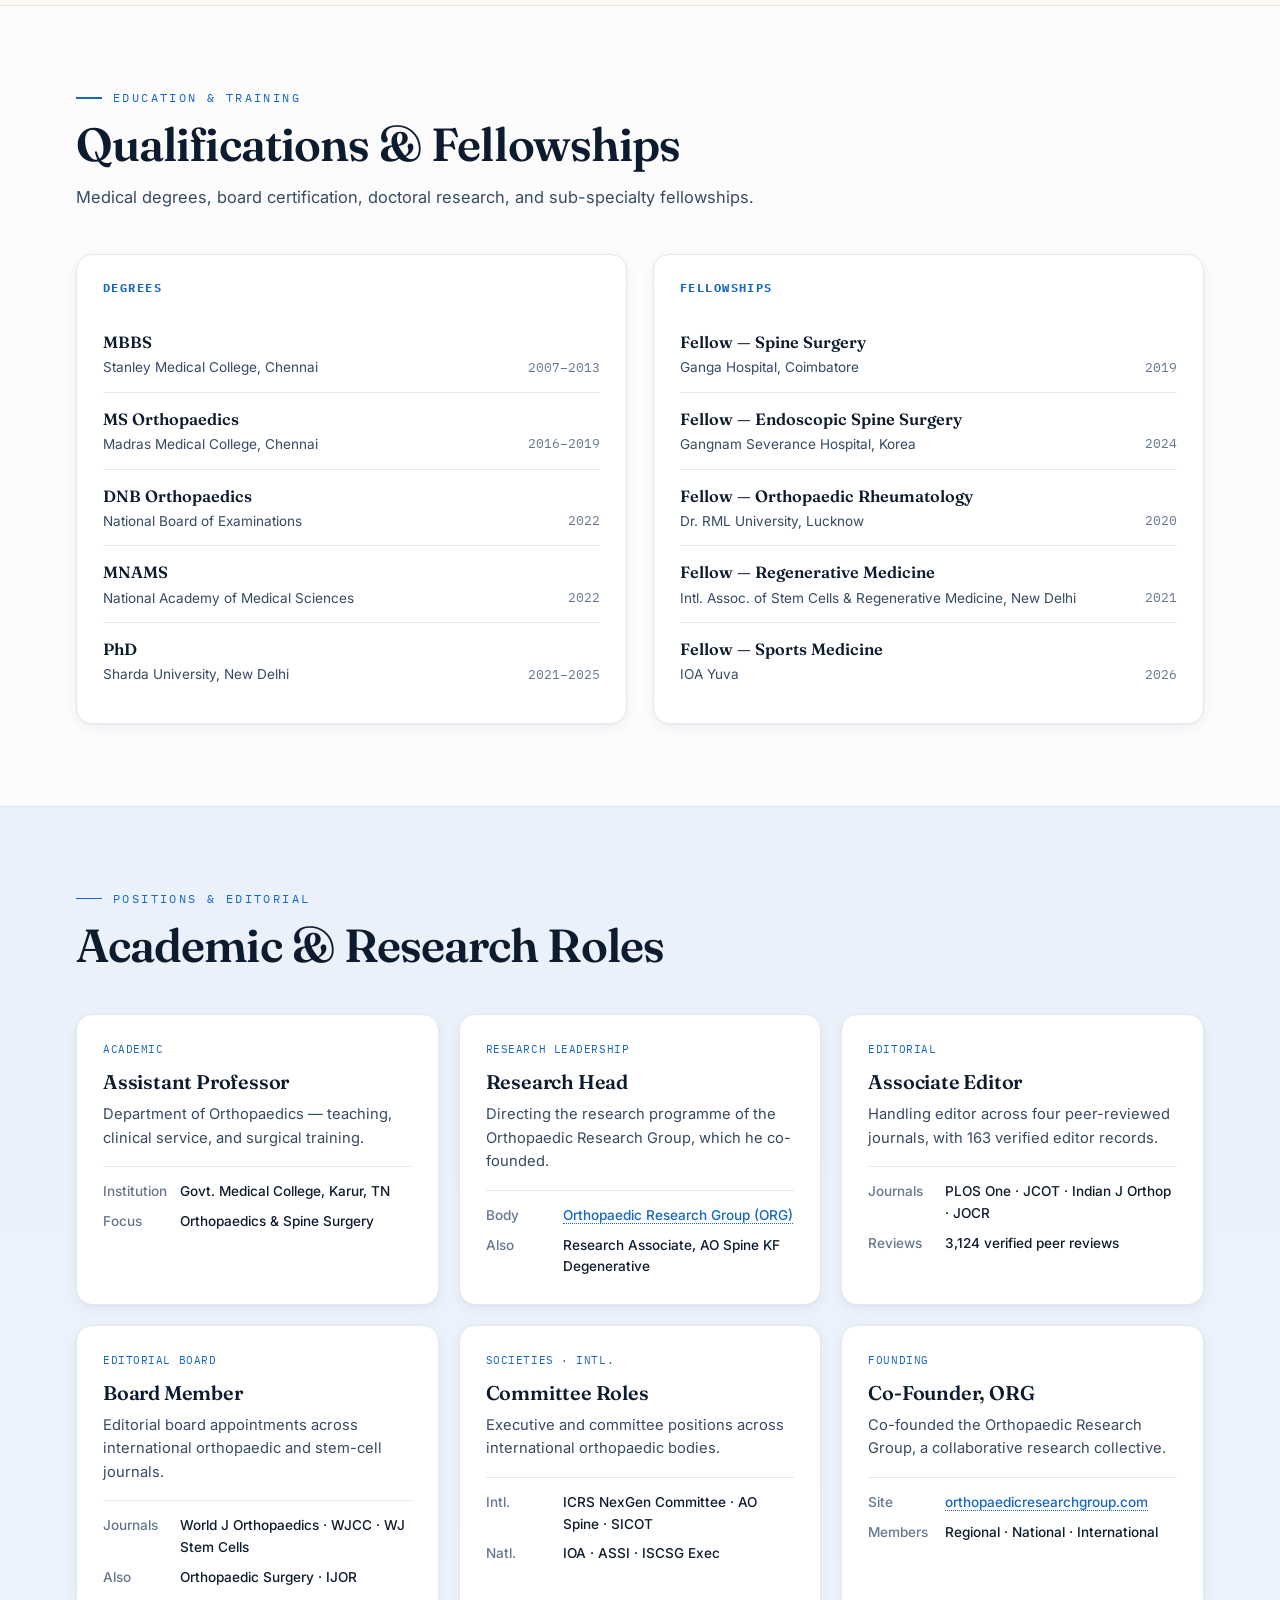
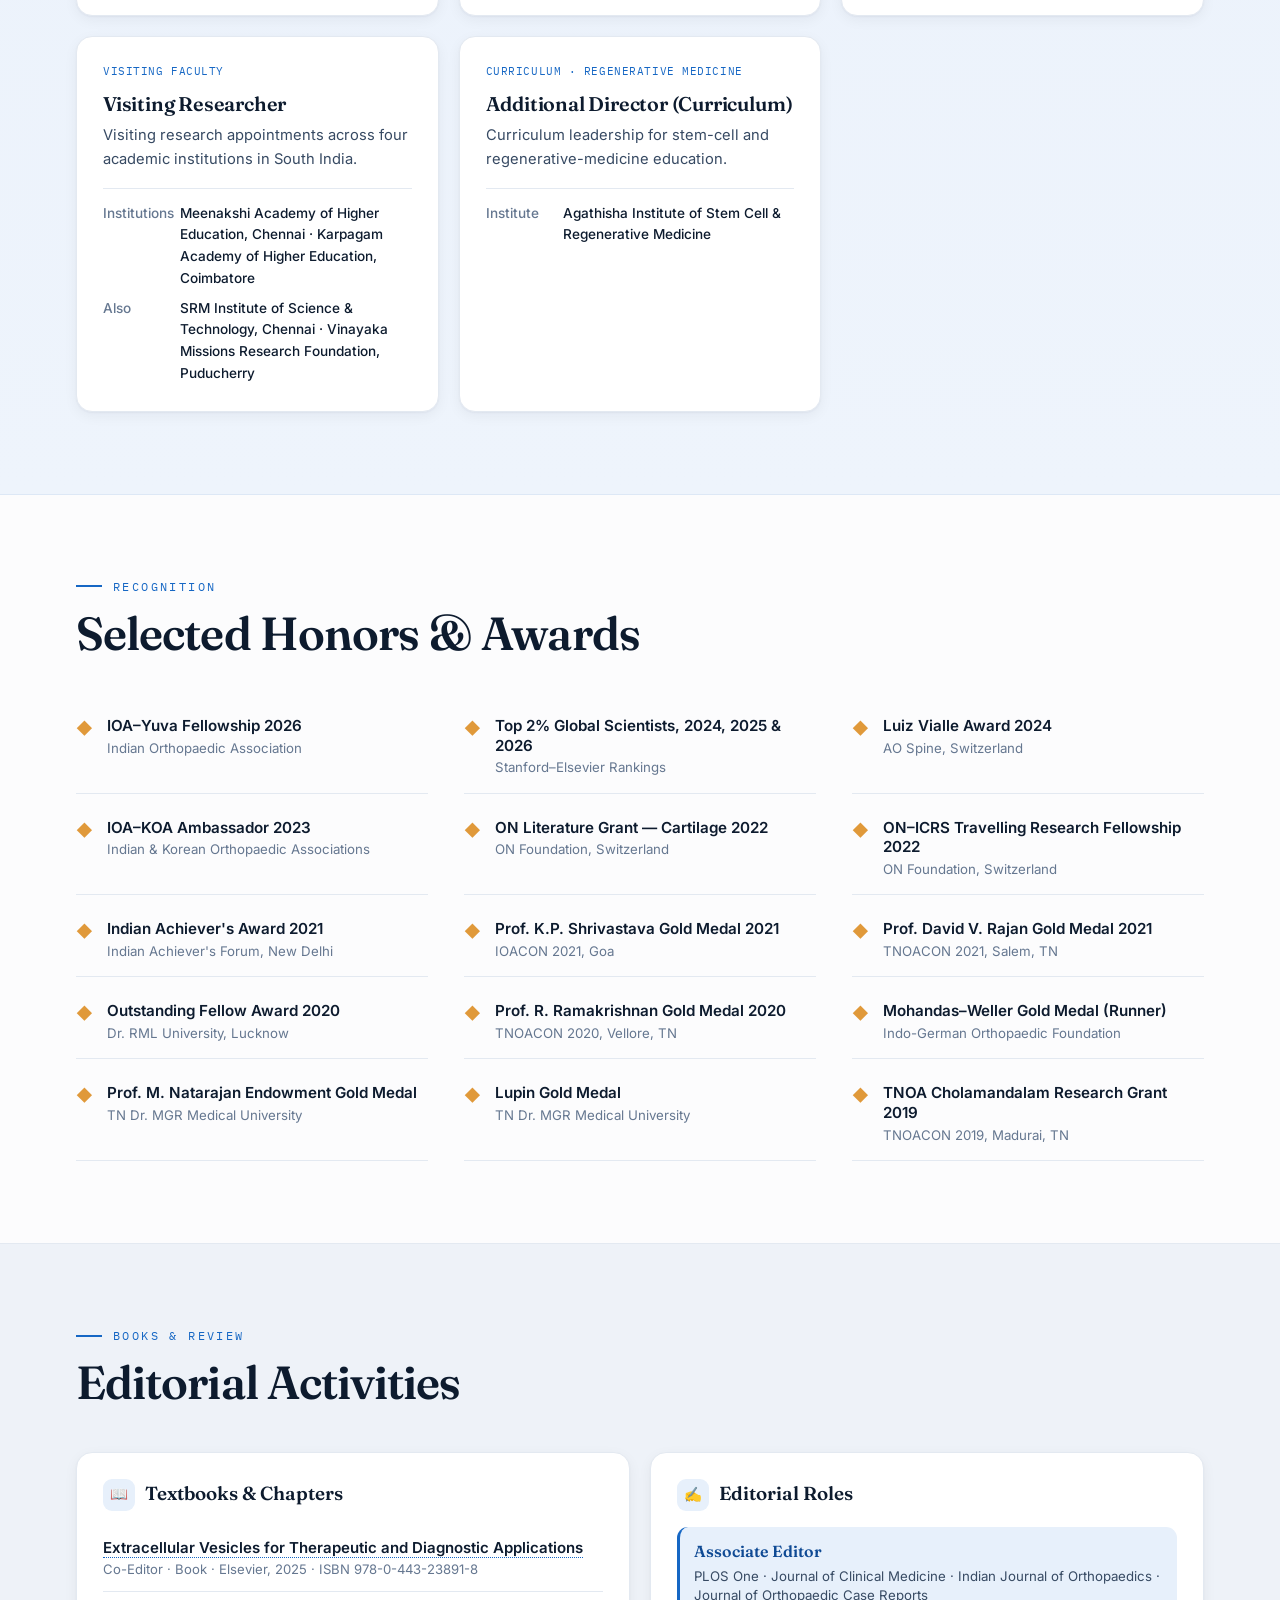
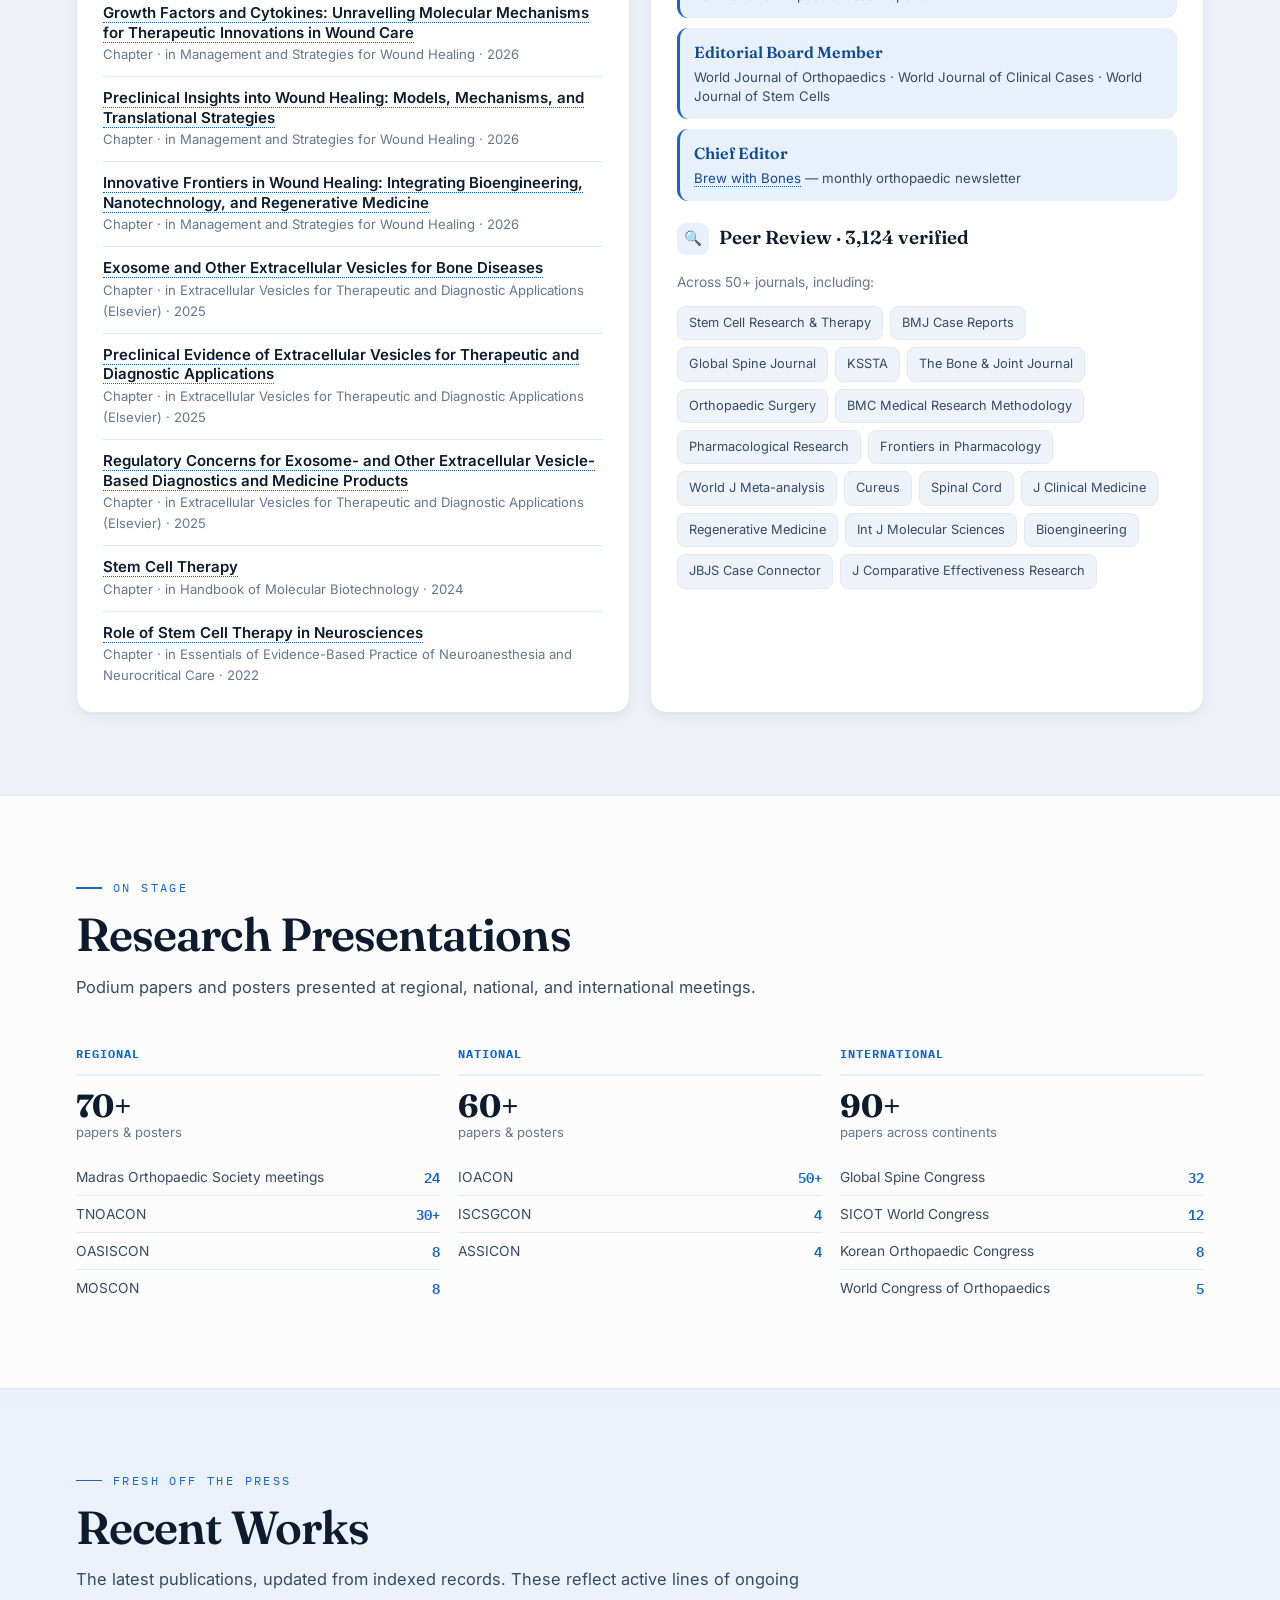
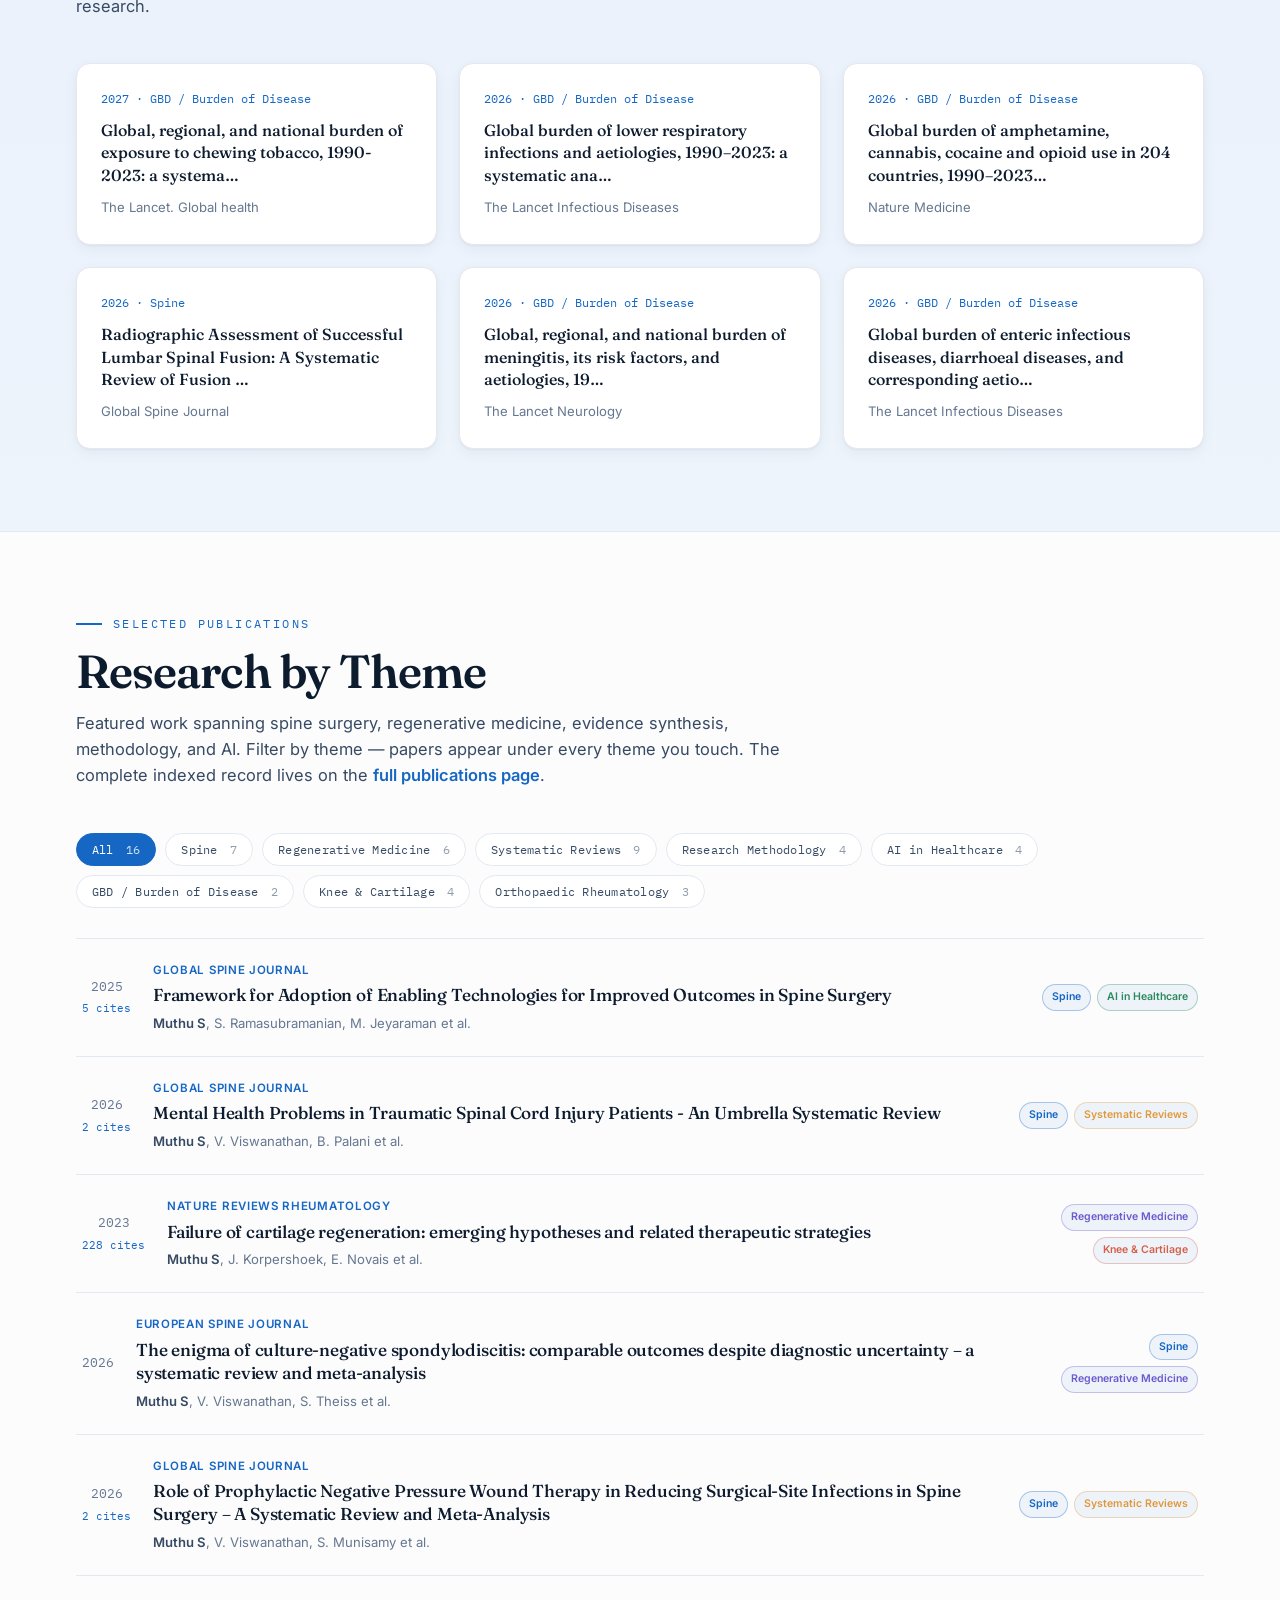
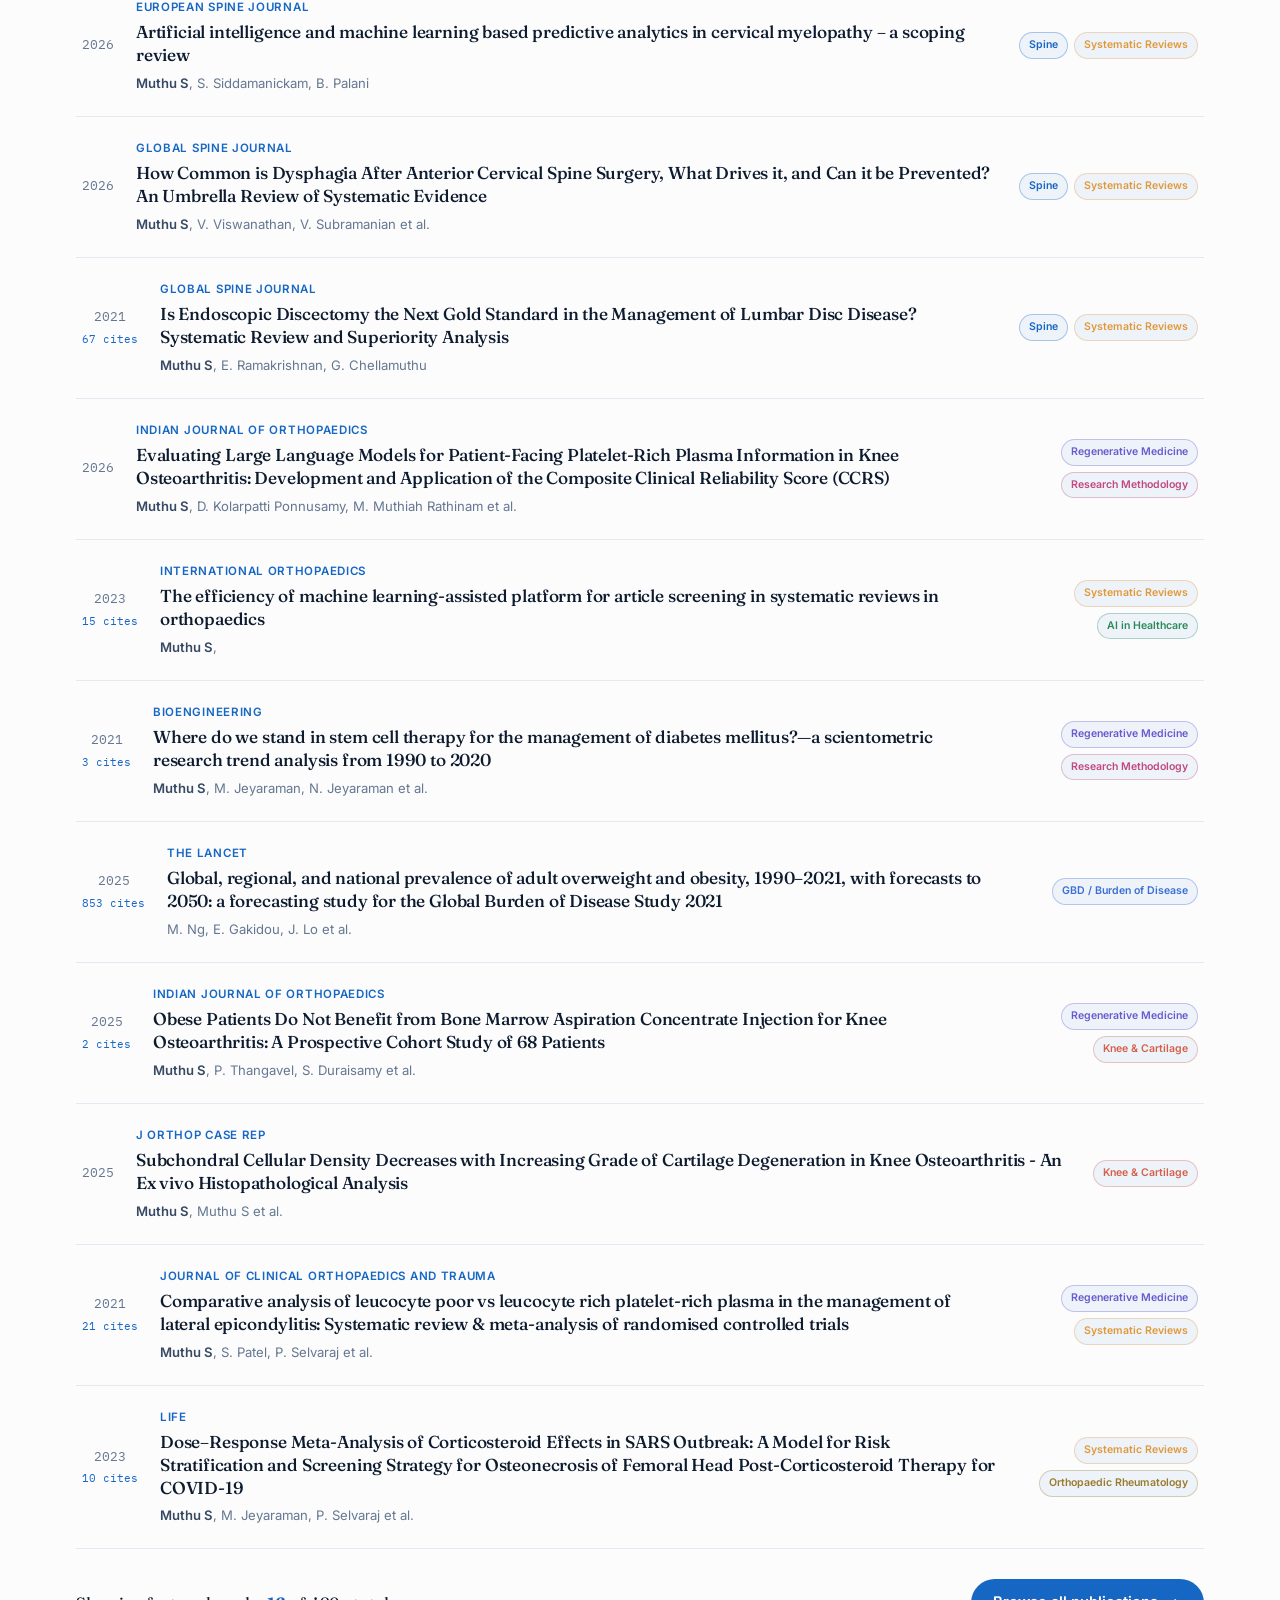
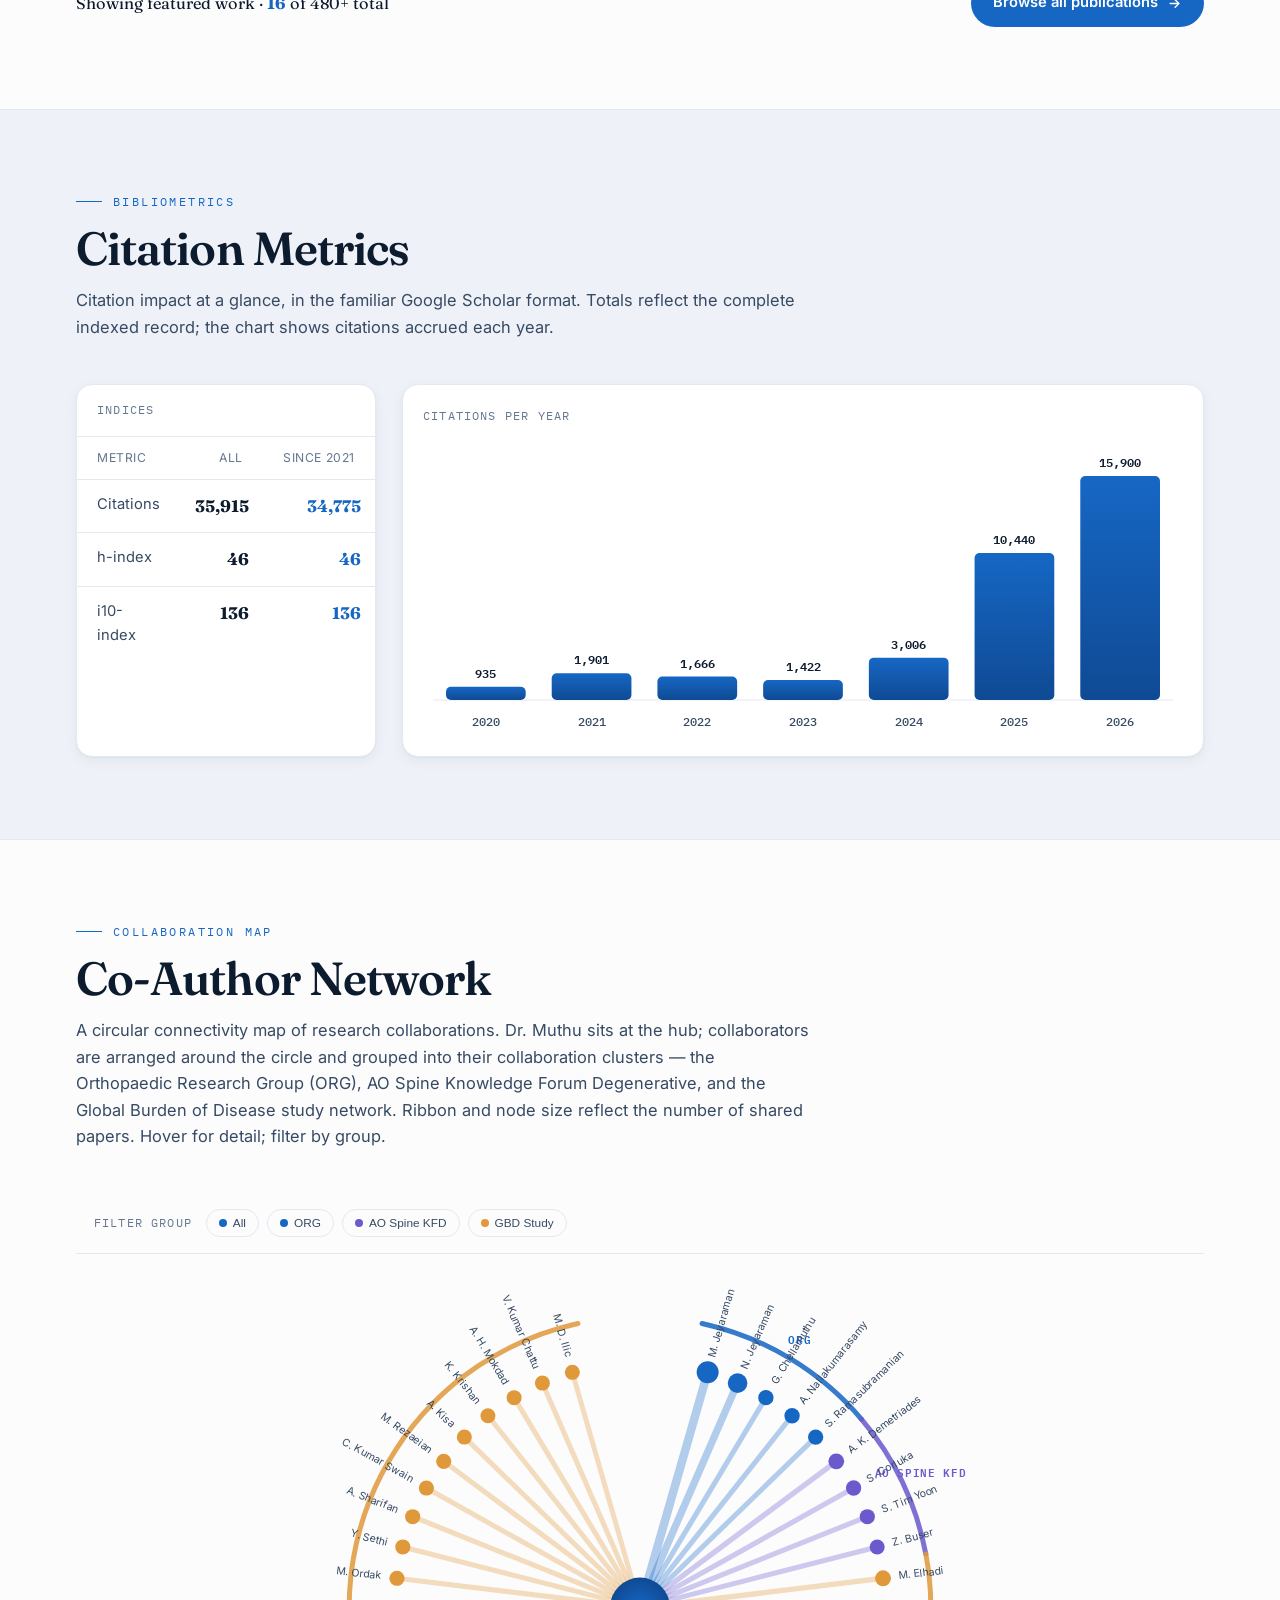
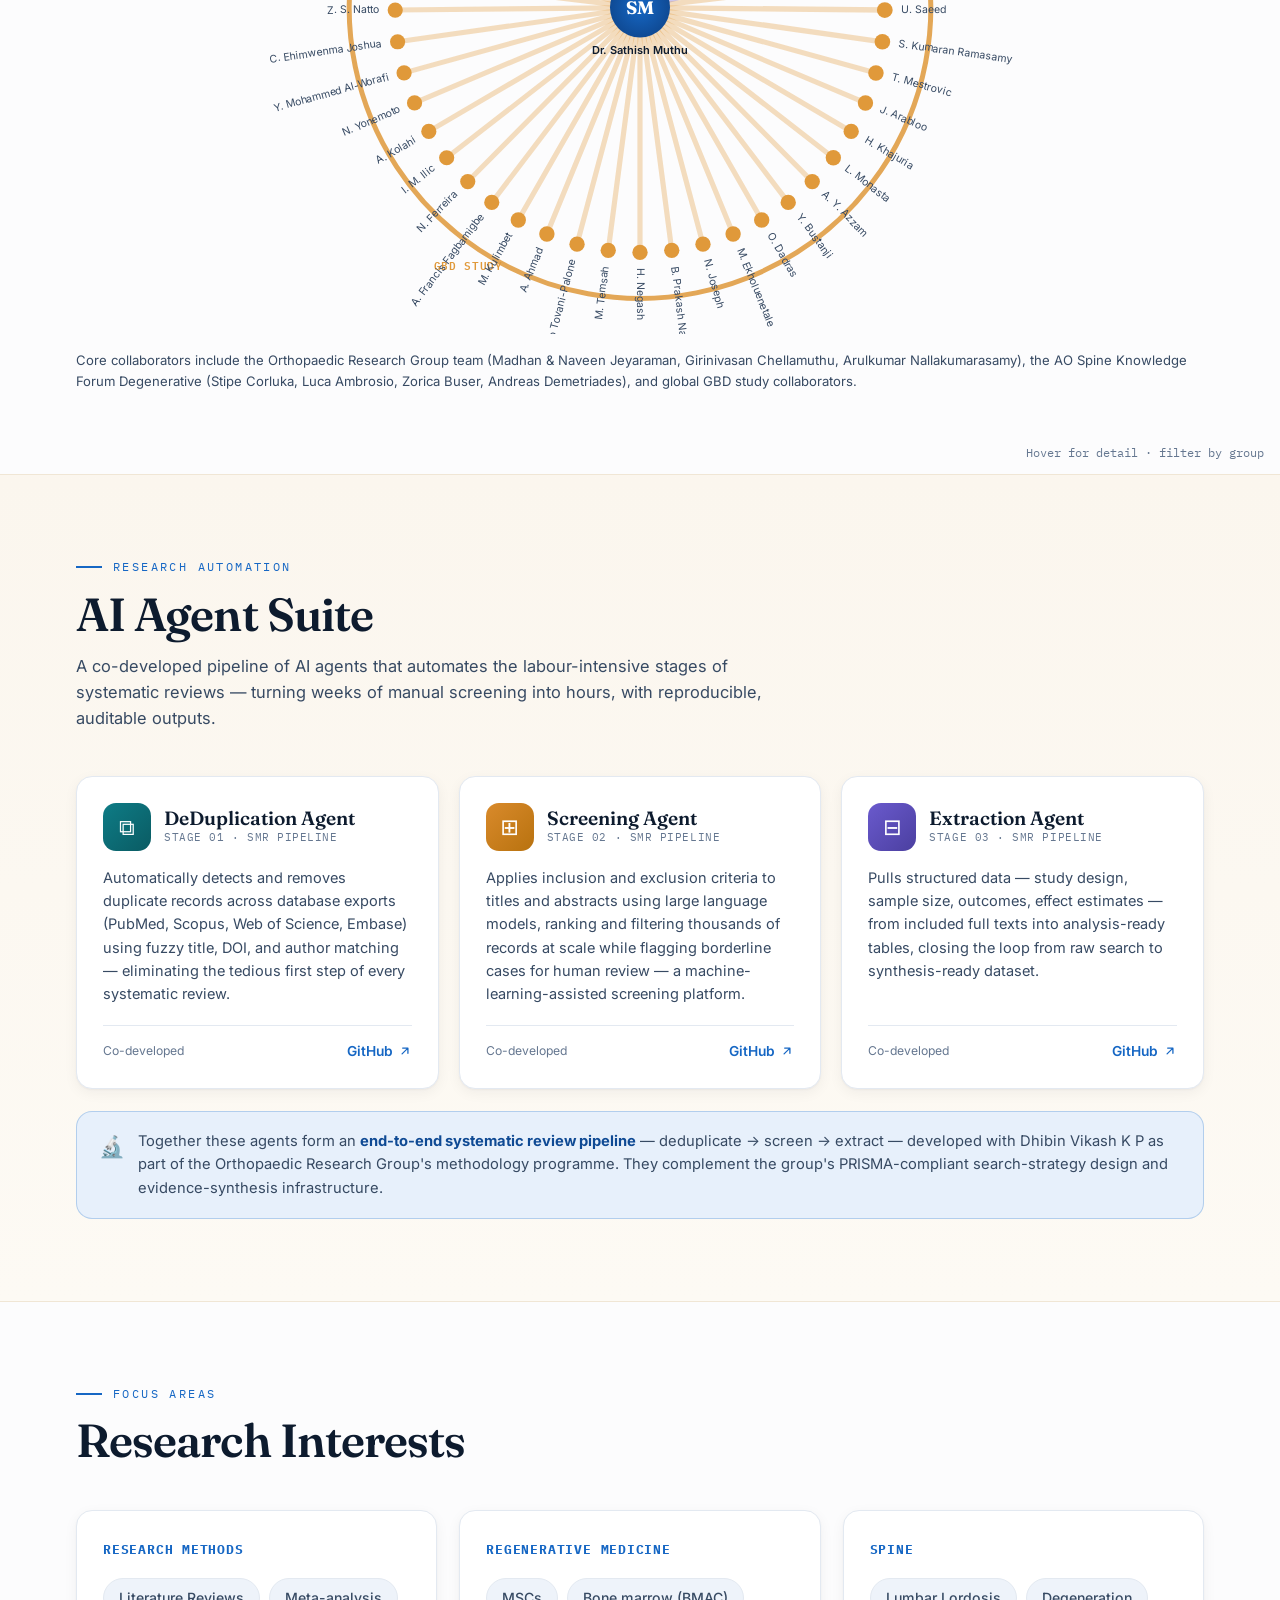
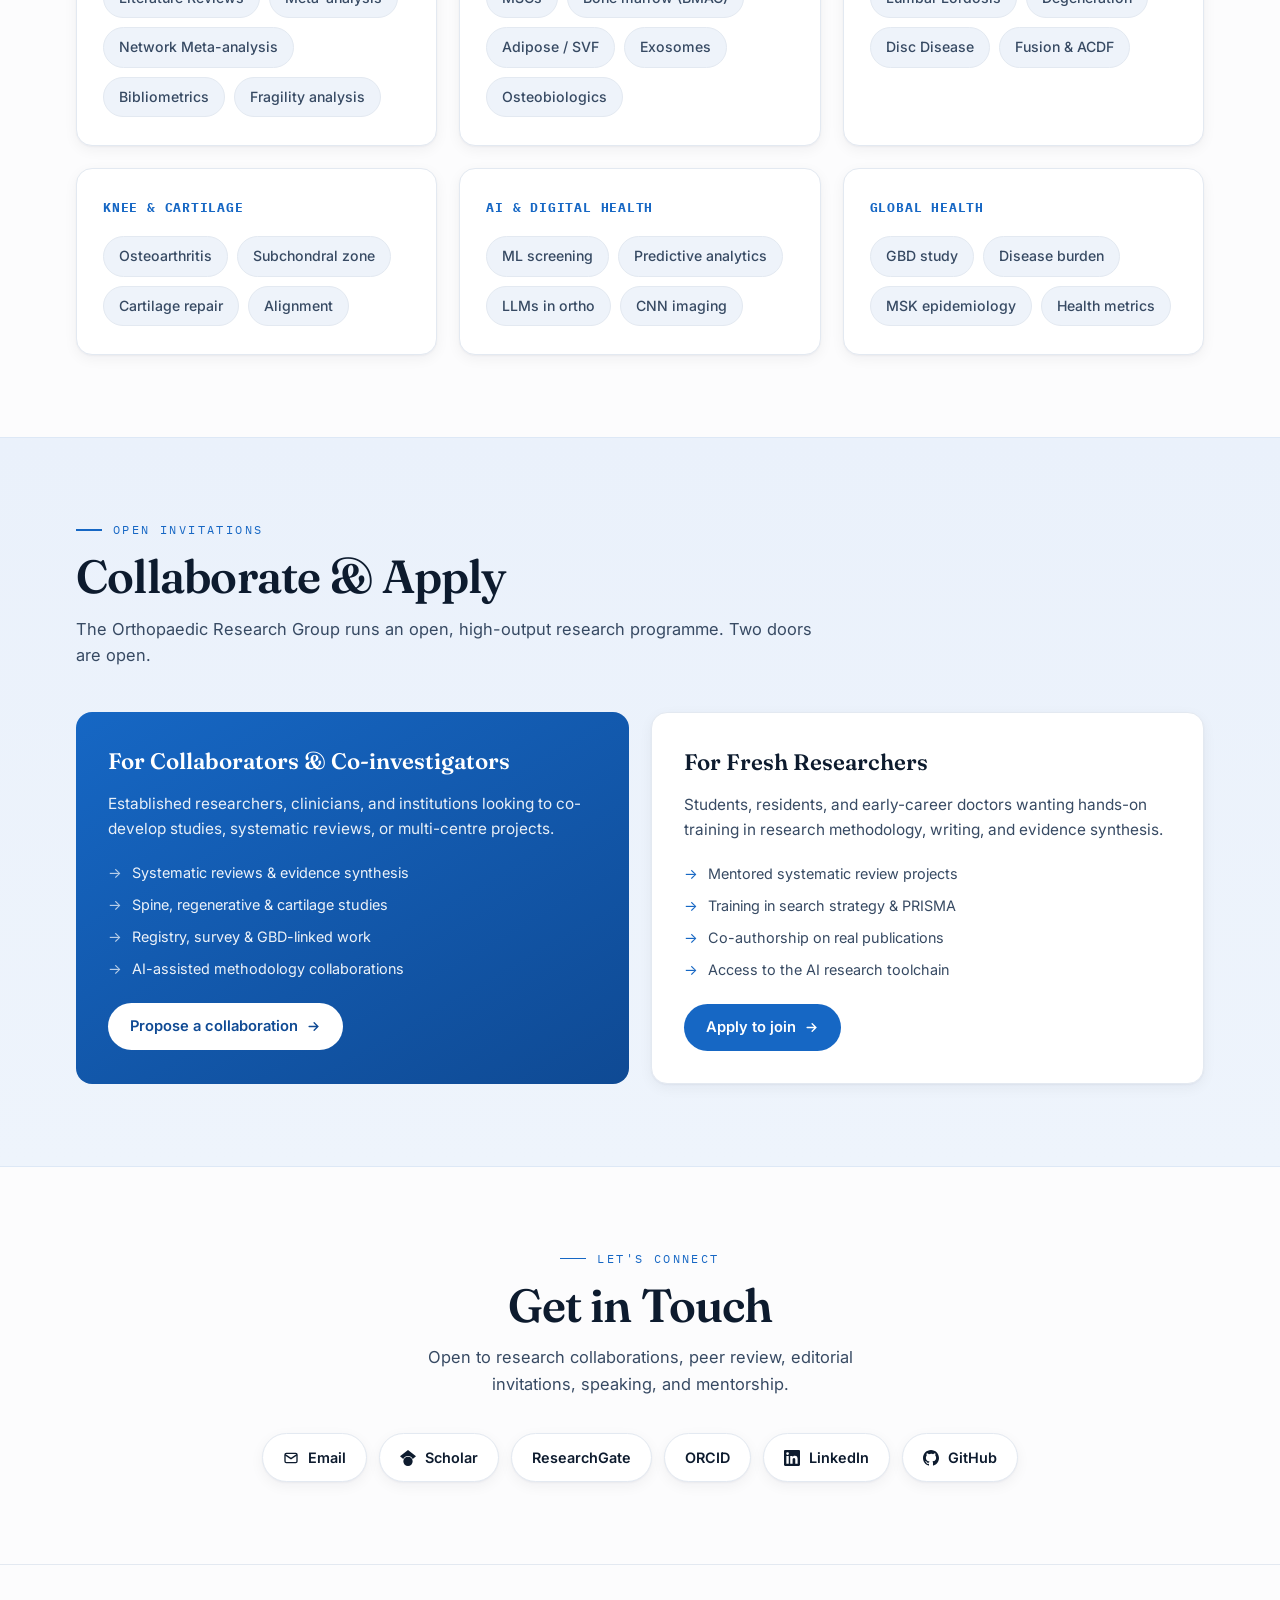
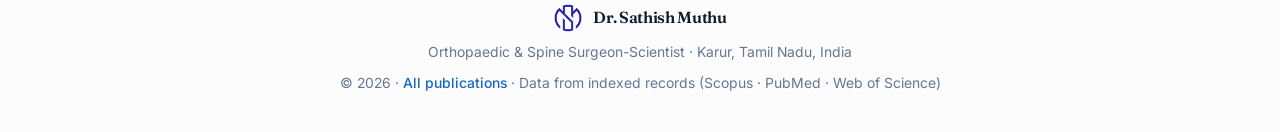
==== commit c55ff468: "Daily refresh: 1 new work, Scholar h 46, citations 35,915 Co-Authored-By: Claude Opus 5.5 <noreply@a" ====
--- a/index.html
+++ b/index.html
@@ -348,7 +348,7 @@
   <div class="stats-inner">
     <div class="stat reveal"><div class="num" data-count="480" data-suffix="+">0</div><div class="lab">Publications</div></div>
     <div class="stat reveal"><div class="num" id="heroH" data-count="46">0</div><div class="lab">h-index</div></div>
-    <div class="stat reveal"><div class="num" id="heroCites" data-count="35671" data-suffix="+">0</div><div class="lab">Citations</div></div>
+    <div class="stat reveal"><div class="num" id="heroCites" data-count="35915" data-suffix="+">0</div><div class="lab">Citations</div></div>
     <div class="stat reveal"><div class="num" data-count="3124" data-suffix="+">0</div><div class="lab">Peer Reviews</div></div>
     <div class="stat reveal"><div class="num" data-count="45" data-suffix="+">0</div><div class="lab">Collaborators</div></div>
     <div class="stat reveal"><div class="num" data-count="163" data-suffix="+">0</div><div class="lab">Editor Records</div></div>
@@ -576,7 +576,7 @@
         <div class="mp-head">Indices</div>
         <div class="mp-table">
           <div class="th">Metric</div><div class="th r">All</div><div class="th r">Since 2021</div>
-          <div class="rk">Citations</div><div class="rv" id="mCitAll">35,671</div><div class="rv since" id="mCitRec">—</div>
+          <div class="rk">Citations</div><div class="rv" id="mCitAll">35,915</div><div class="rv since" id="mCitRec">—</div>
           <div class="rk">h-index</div><div class="rv" id="mHAll">46</div><div class="rv since" id="mHRec">—</div>
           <div class="rk">i10-index</div><div class="rv" id="mIAll">136</div><div class="rv since" id="mIRec">—</div>
         </div>
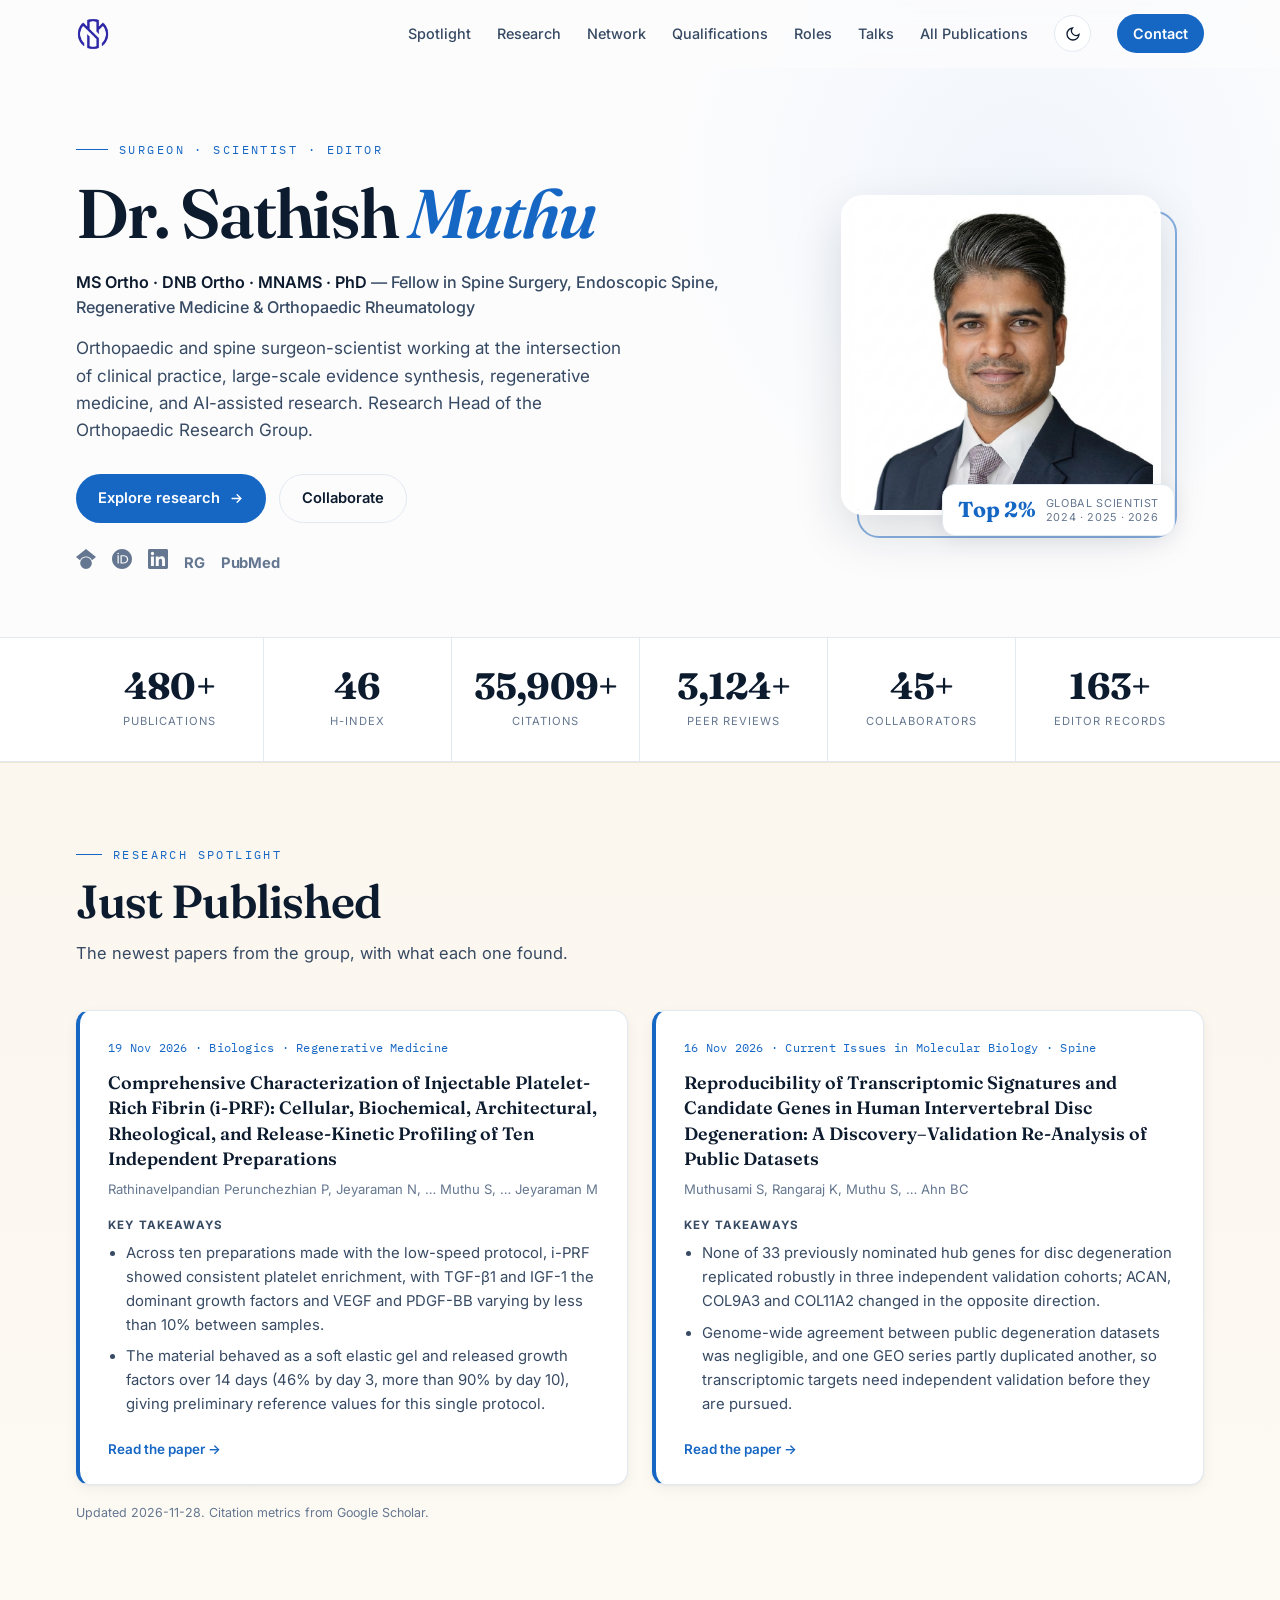
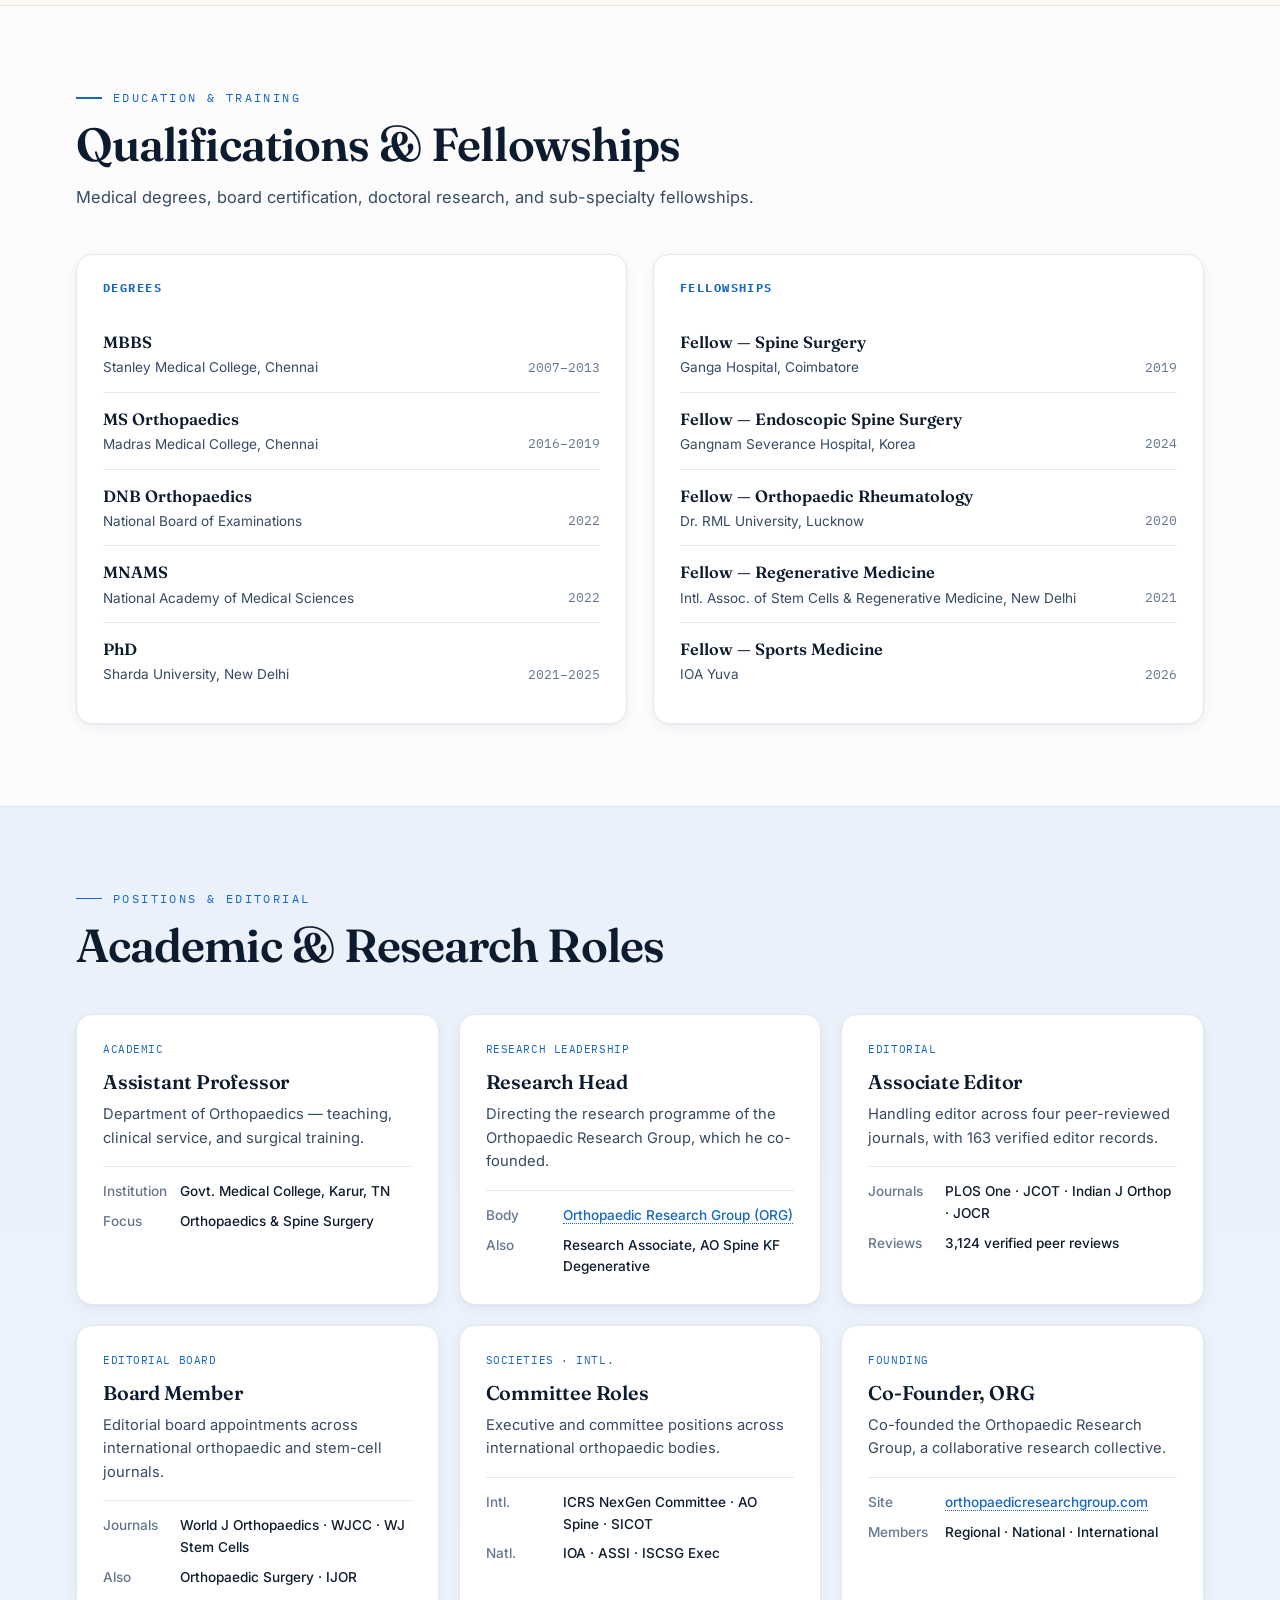
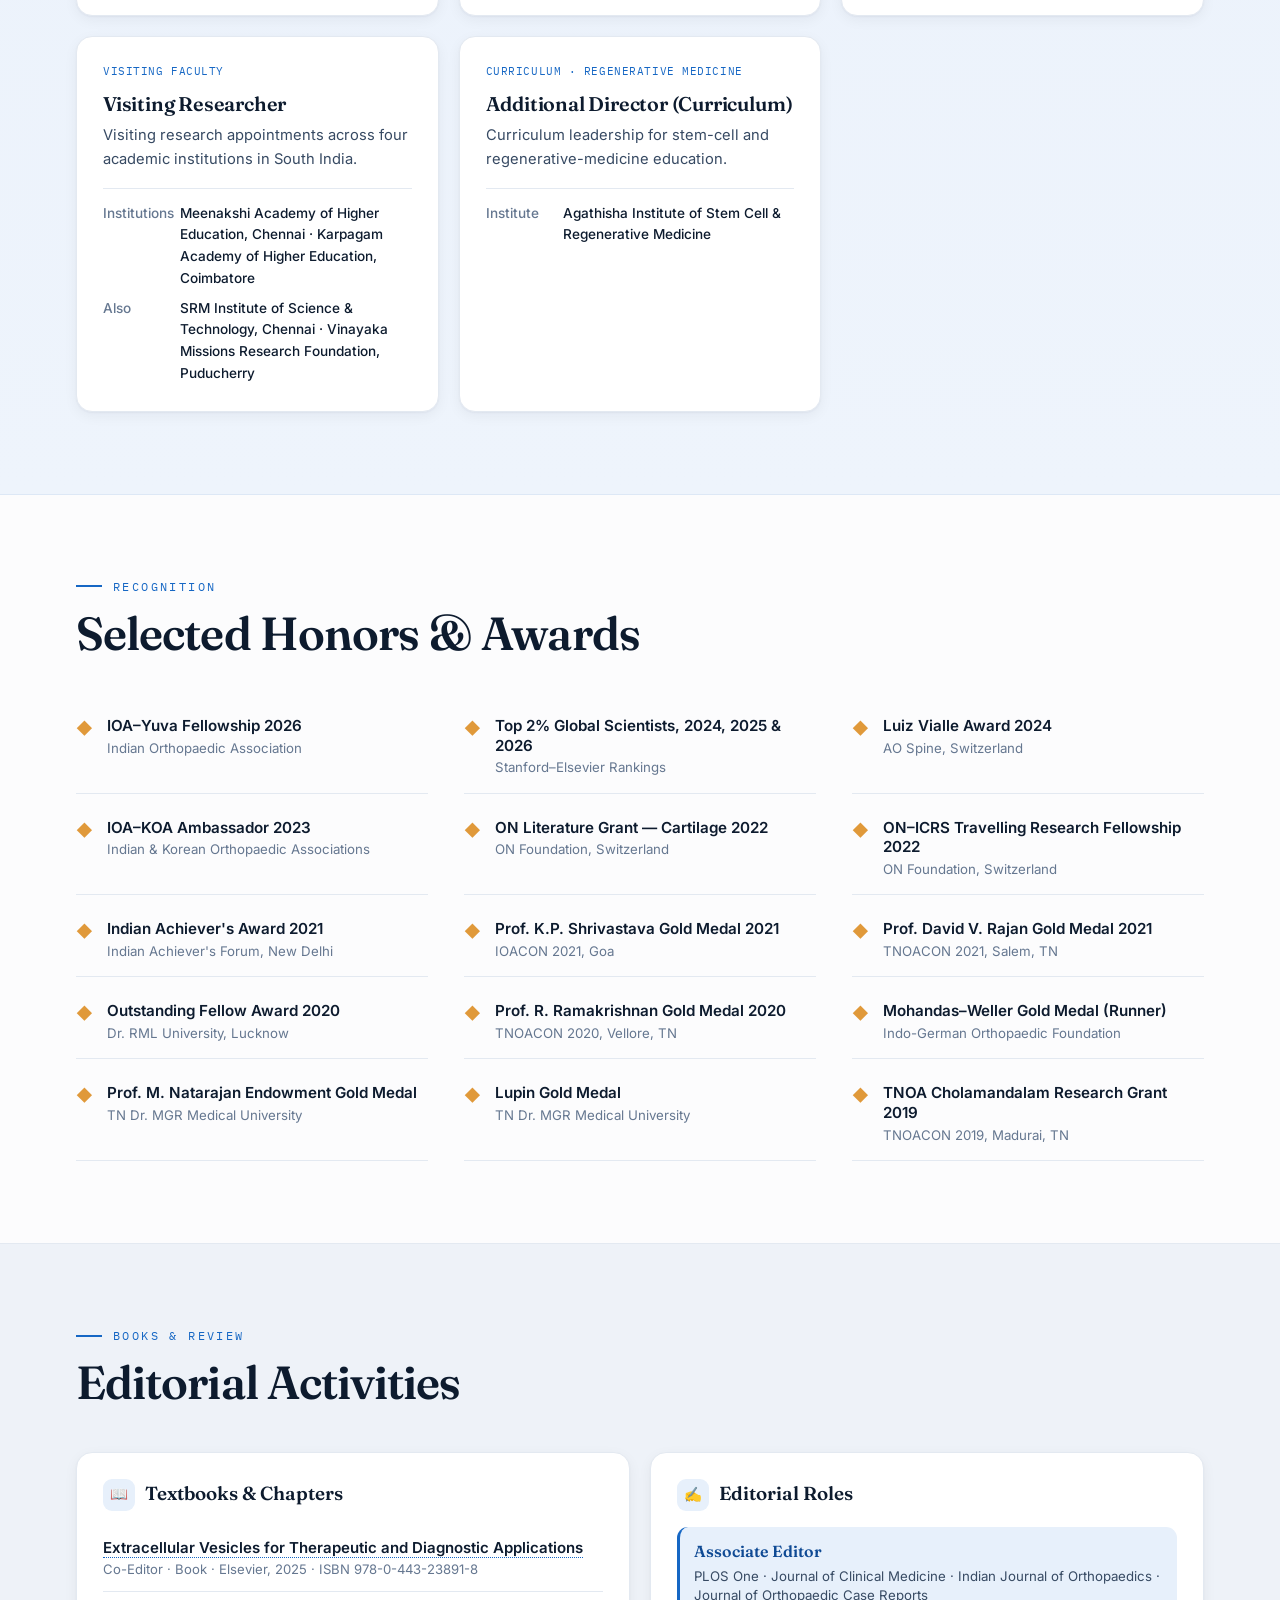
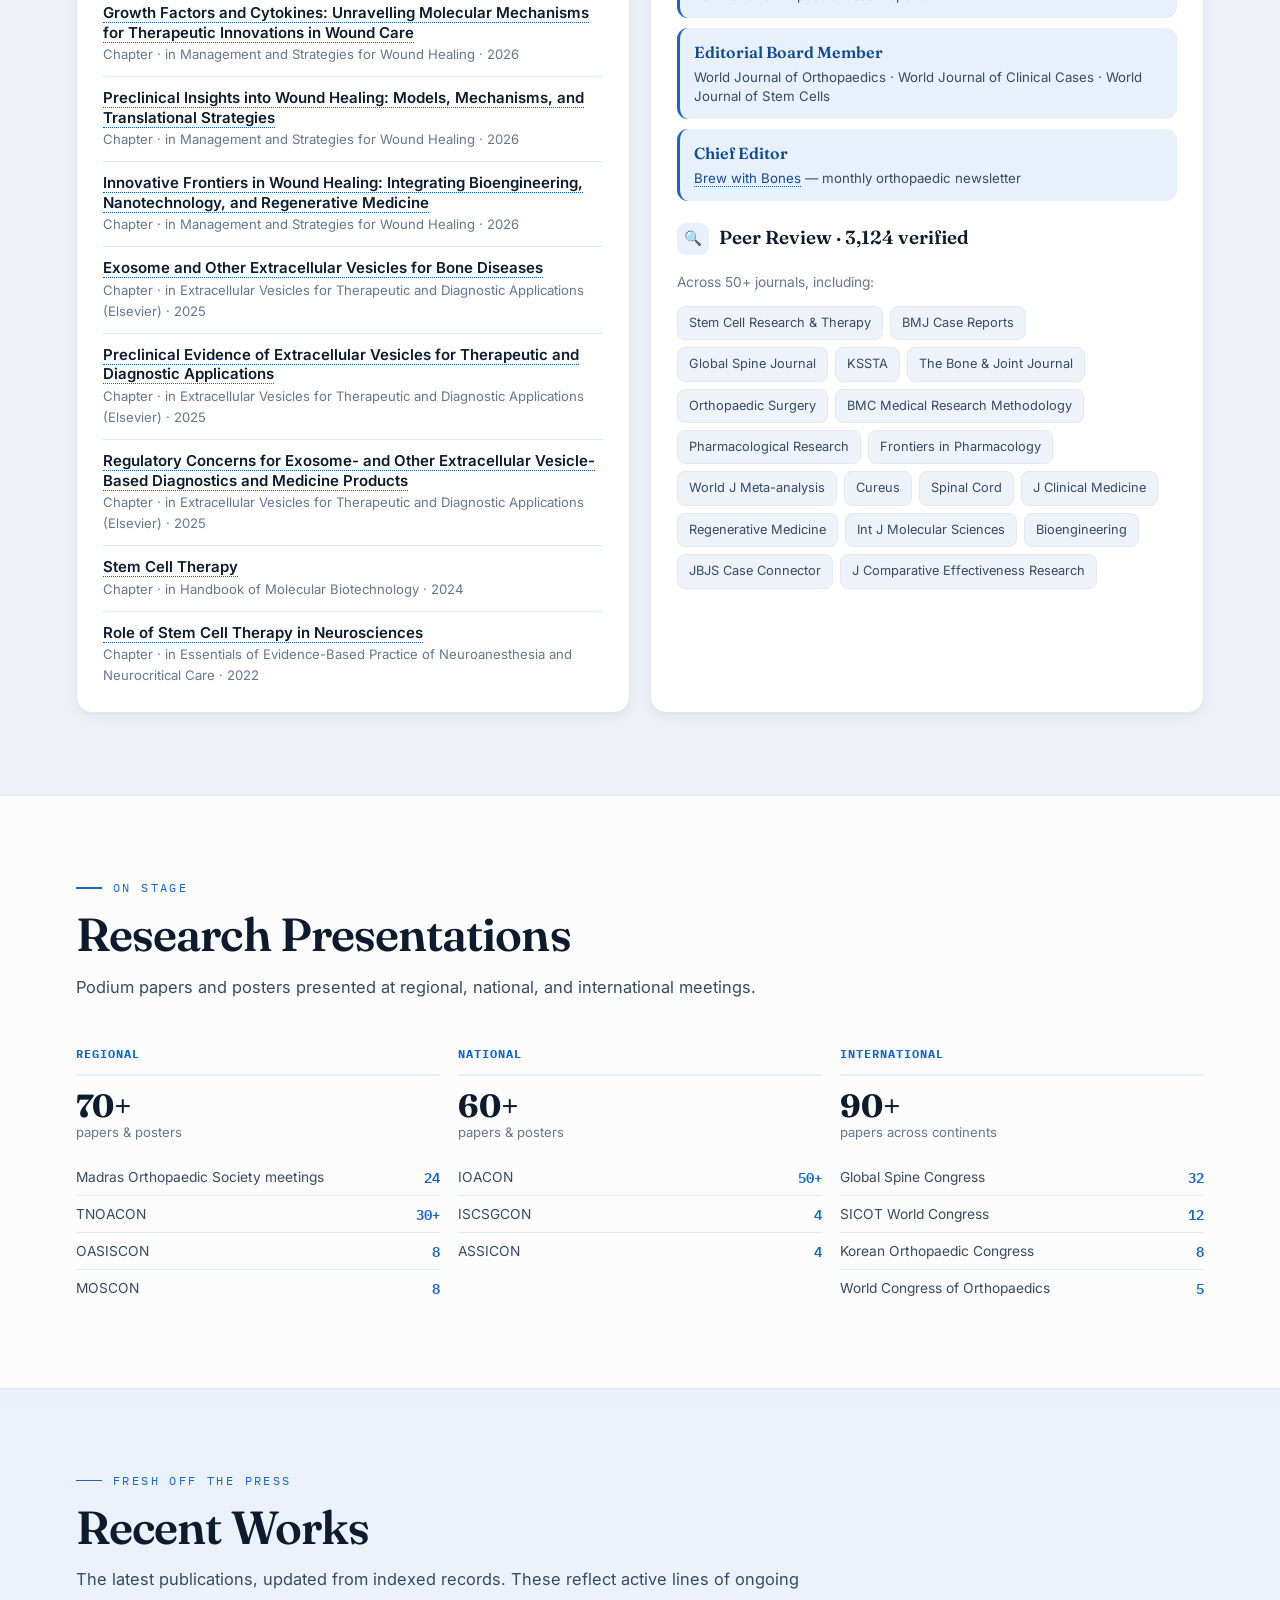
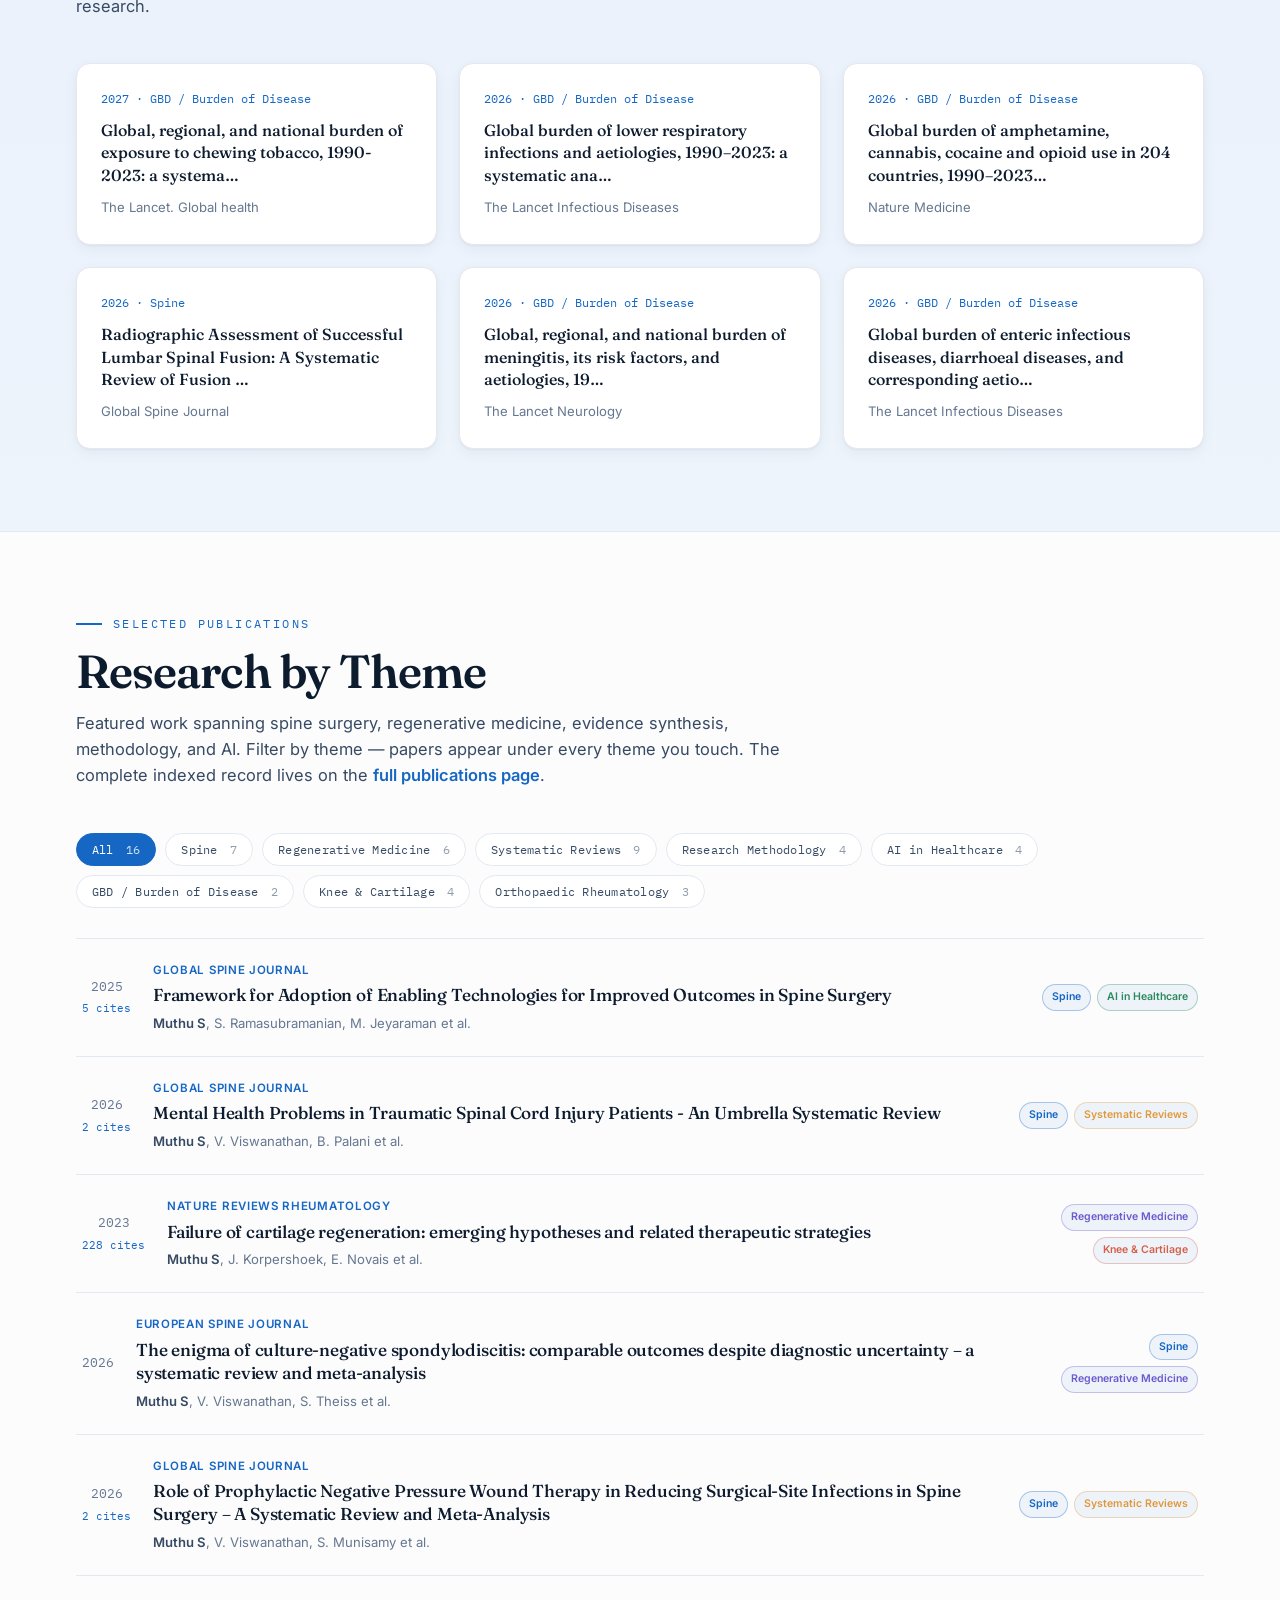
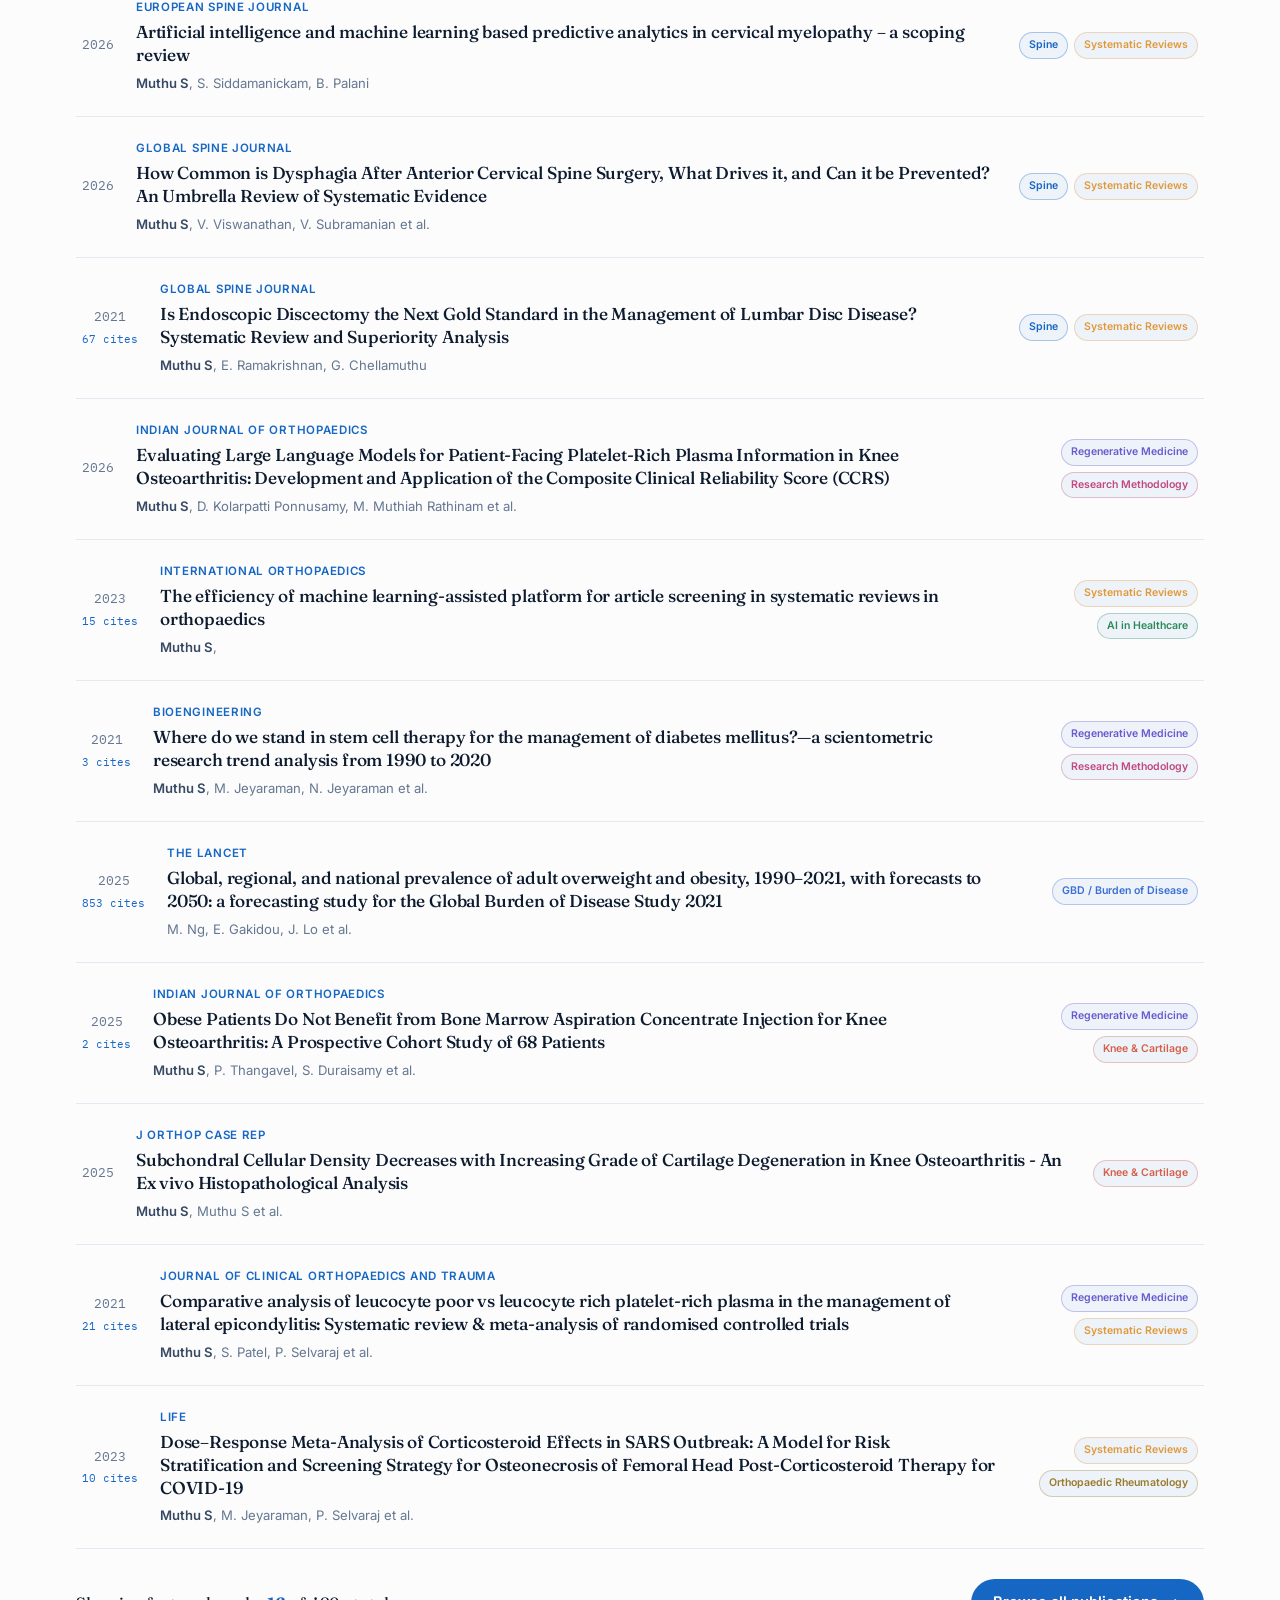
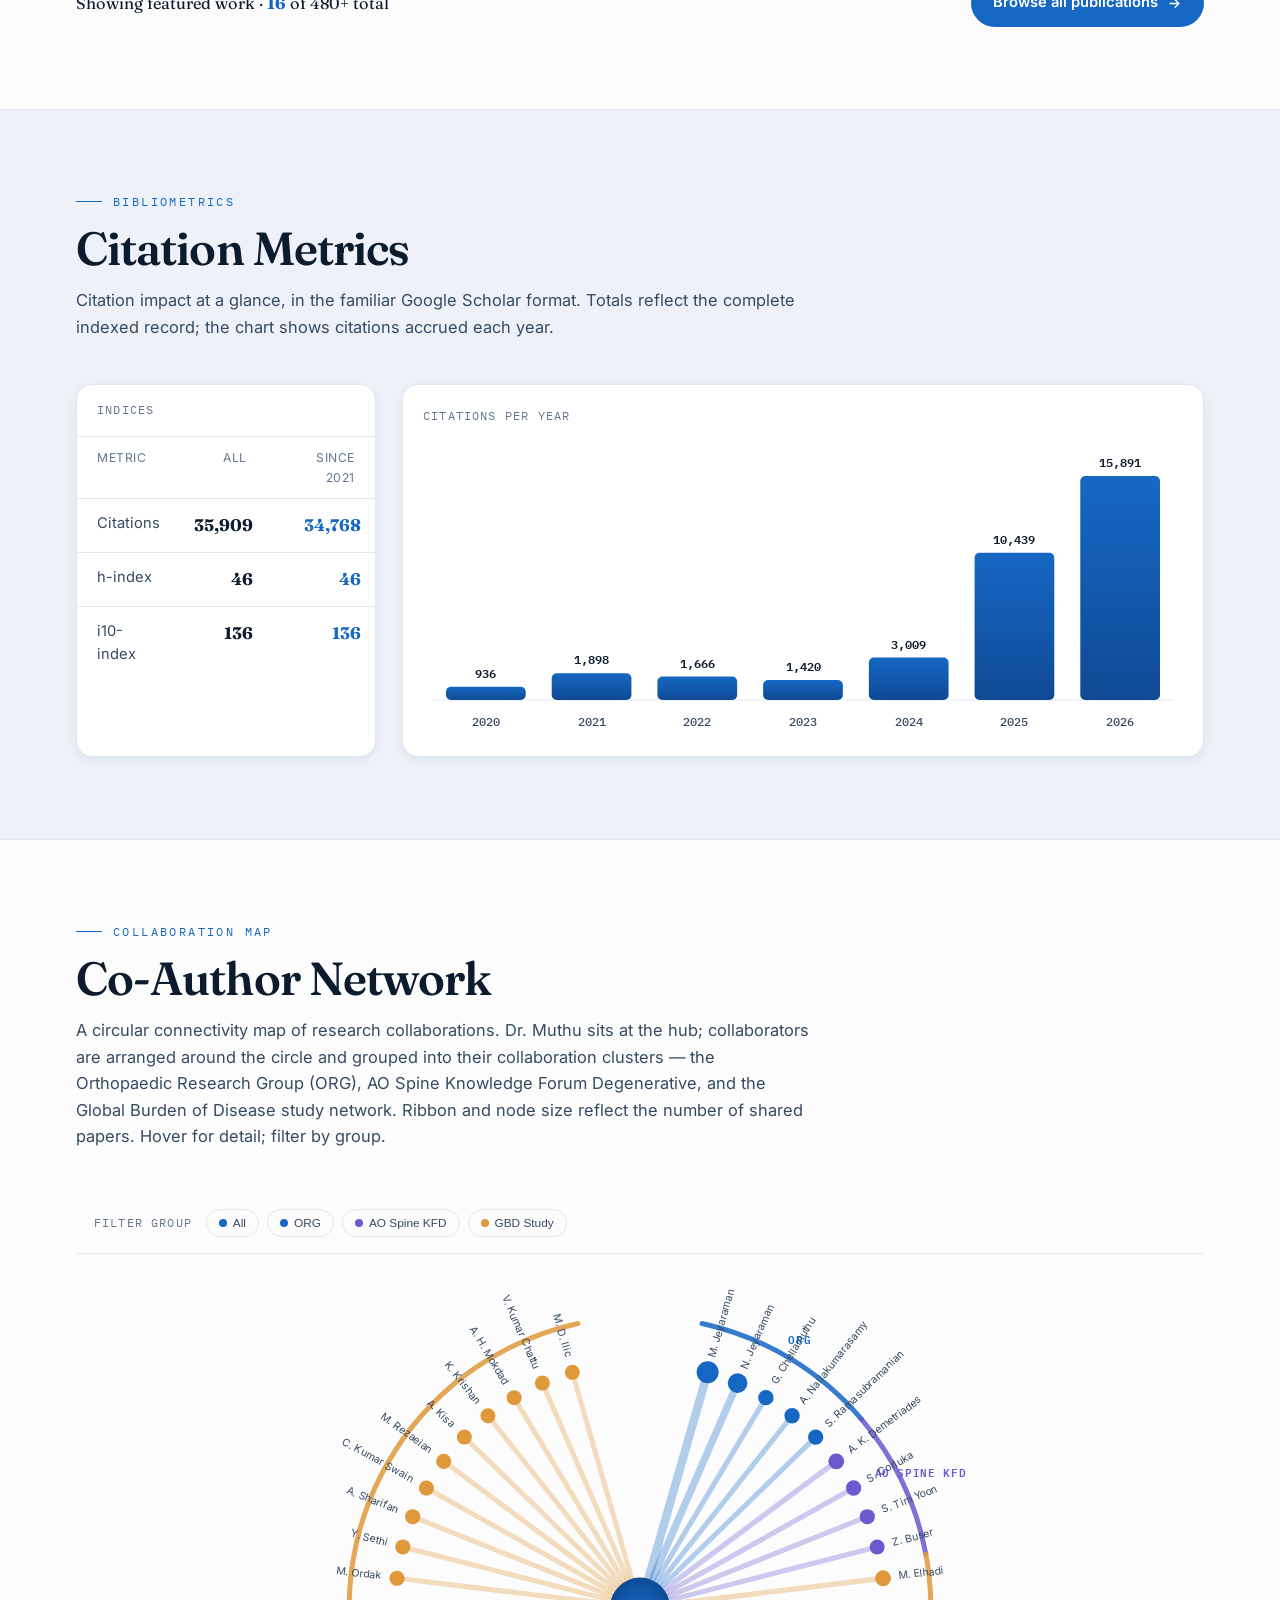
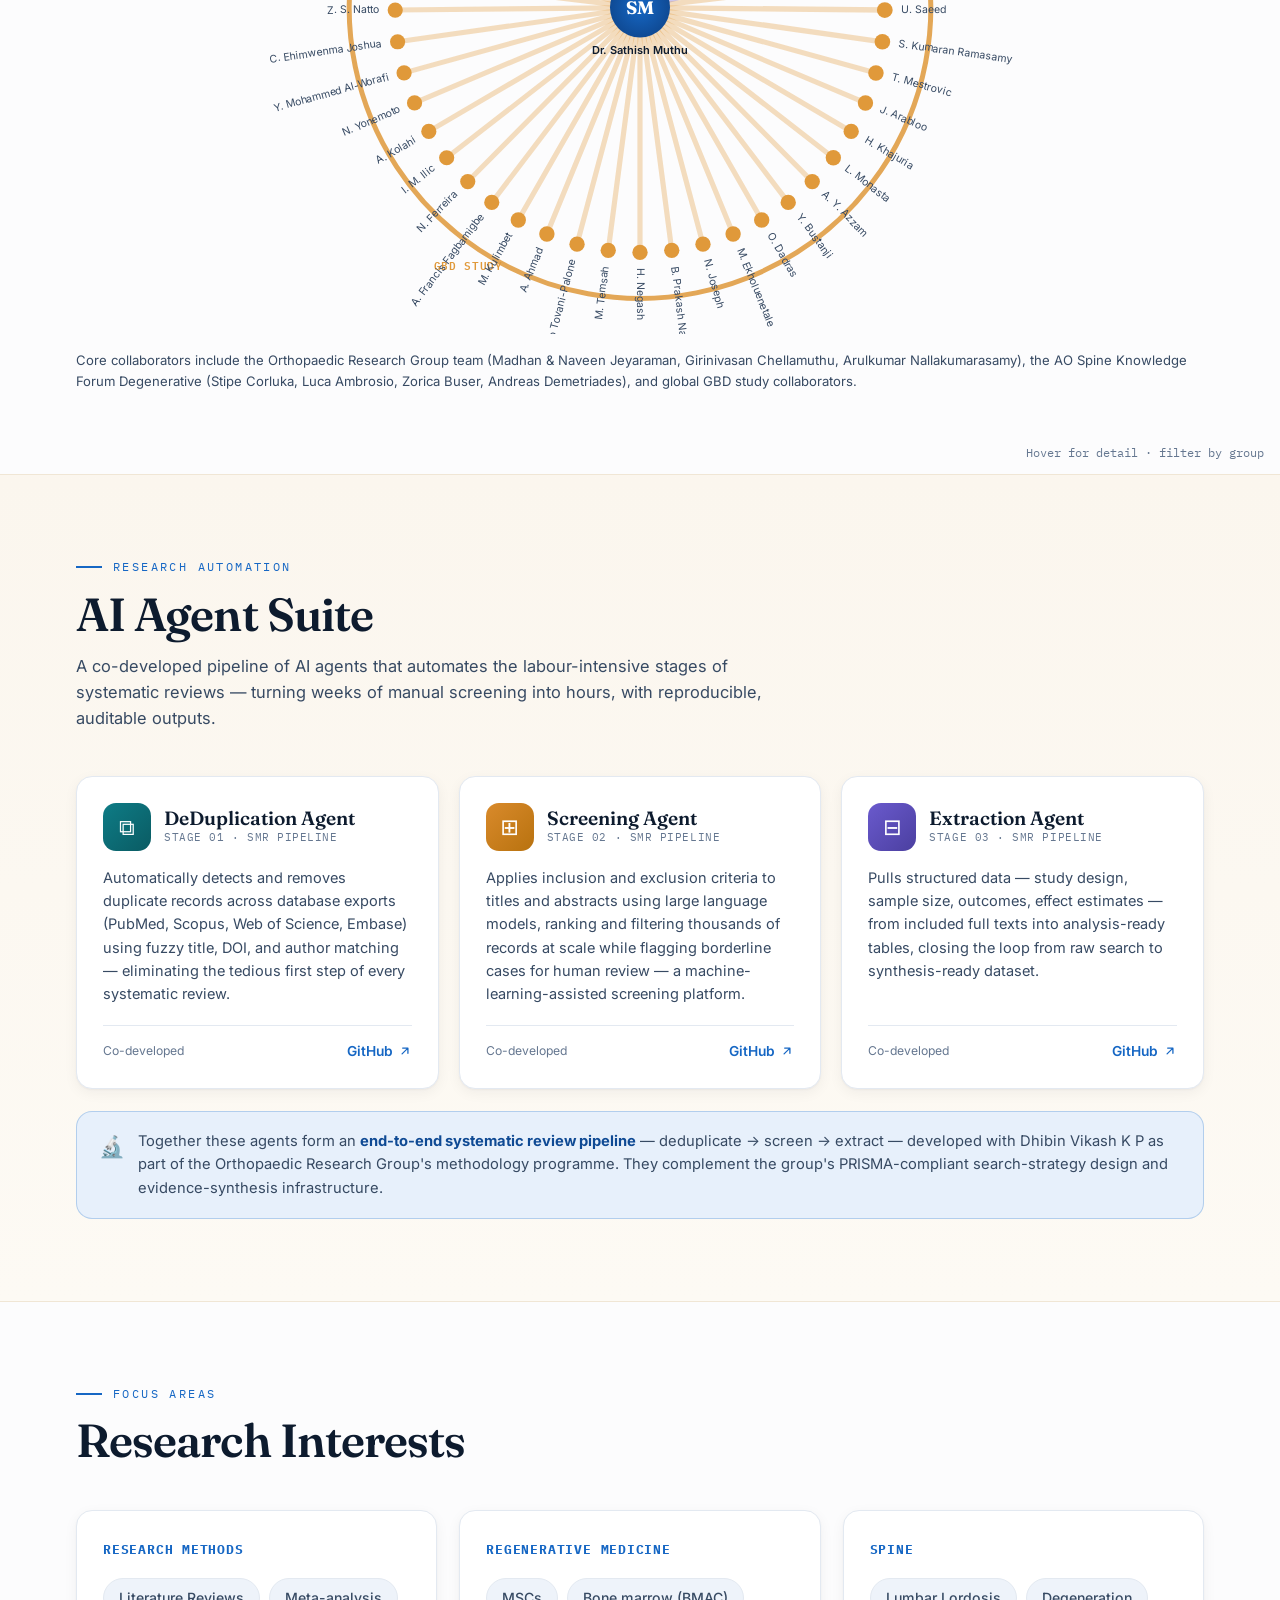
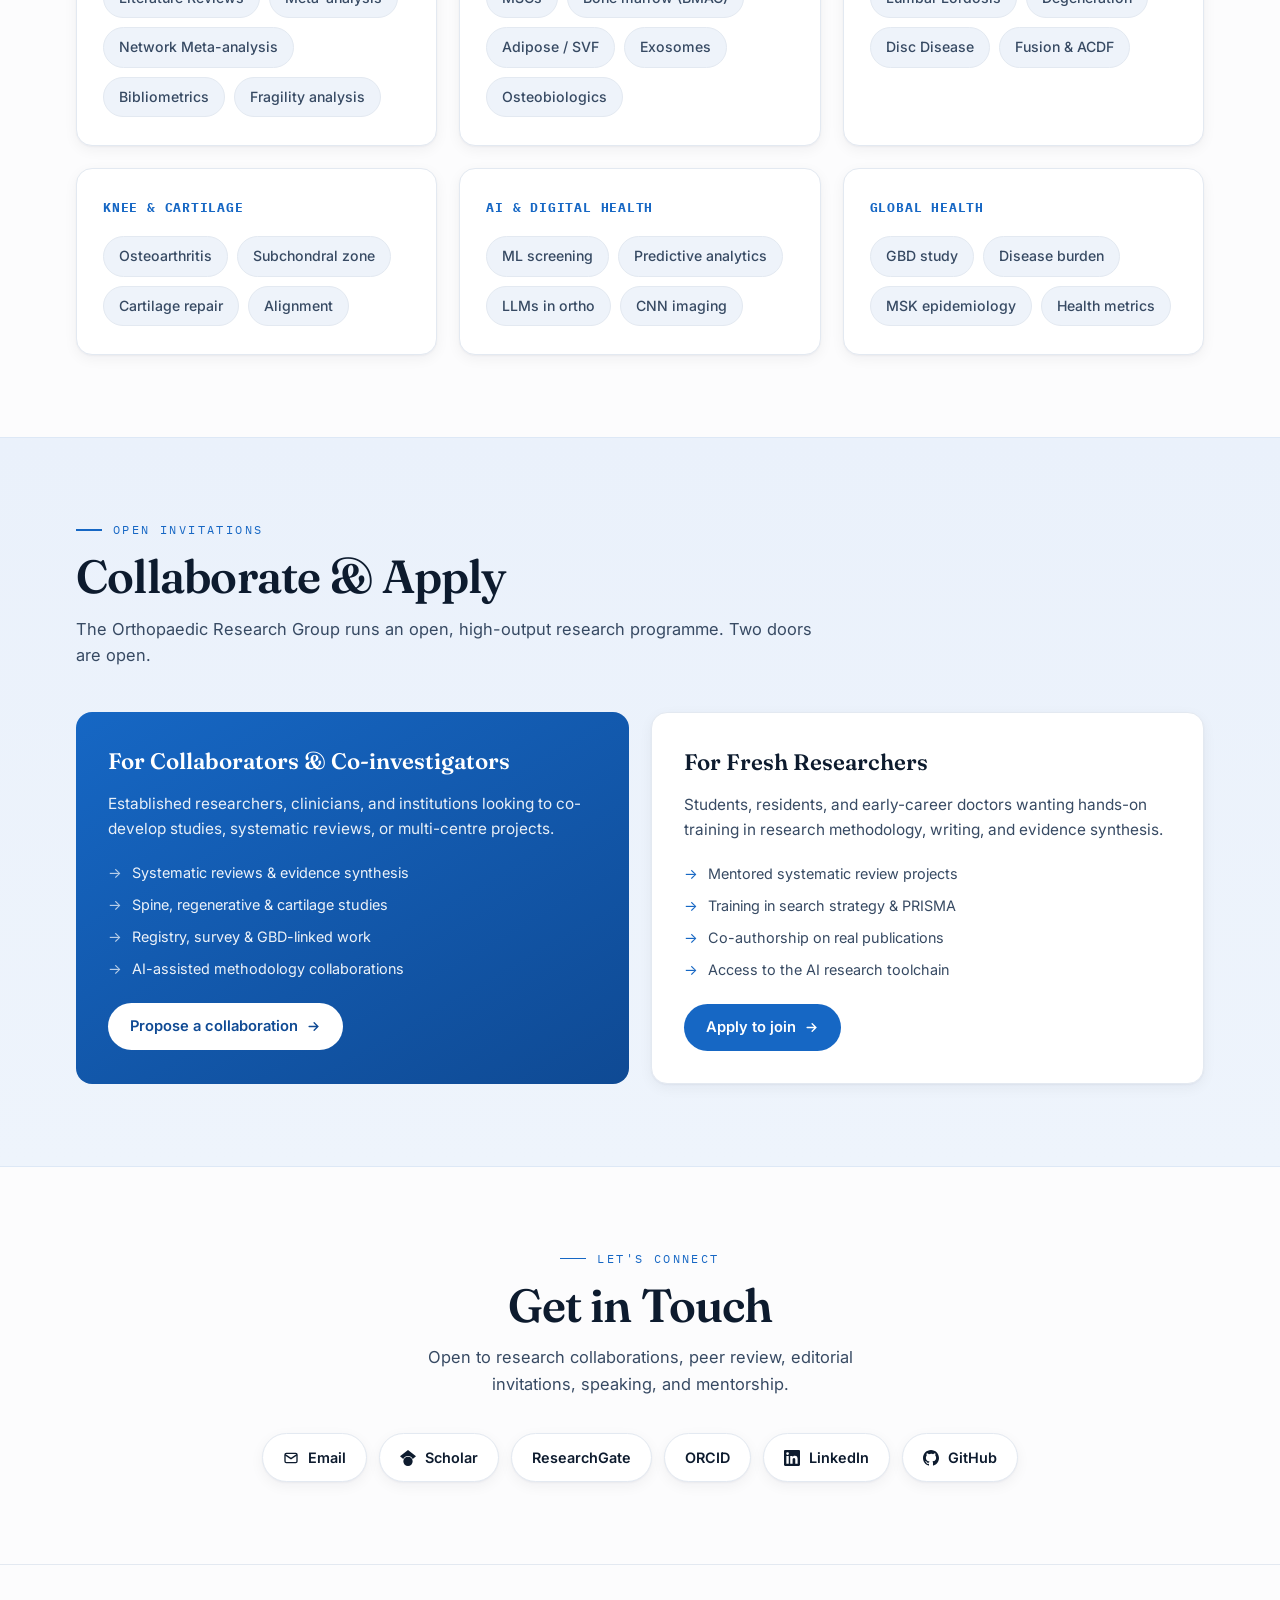
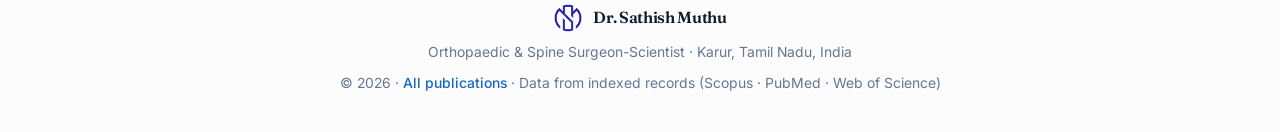
==== commit 42d9b7c5: "Daily refresh: 0 new works, Scholar h 46, citations 35,909 Co-Authored-By: Claude Opus 5.5 <noreply@" ====
--- a/index.html
+++ b/index.html
@@ -348,7 +348,7 @@
   <div class="stats-inner">
     <div class="stat reveal"><div class="num" data-count="480" data-suffix="+">0</div><div class="lab">Publications</div></div>
     <div class="stat reveal"><div class="num" id="heroH" data-count="46">0</div><div class="lab">h-index</div></div>
-    <div class="stat reveal"><div class="num" id="heroCites" data-count="35915" data-suffix="+">0</div><div class="lab">Citations</div></div>
+    <div class="stat reveal"><div class="num" id="heroCites" data-count="35909" data-suffix="+">0</div><div class="lab">Citations</div></div>
     <div class="stat reveal"><div class="num" data-count="3124" data-suffix="+">0</div><div class="lab">Peer Reviews</div></div>
     <div class="stat reveal"><div class="num" data-count="45" data-suffix="+">0</div><div class="lab">Collaborators</div></div>
     <div class="stat reveal"><div class="num" data-count="163" data-suffix="+">0</div><div class="lab">Editor Records</div></div>
@@ -576,7 +576,7 @@
         <div class="mp-head">Indices</div>
         <div class="mp-table">
           <div class="th">Metric</div><div class="th r">All</div><div class="th r">Since 2021</div>
-          <div class="rk">Citations</div><div class="rv" id="mCitAll">35,915</div><div class="rv since" id="mCitRec">—</div>
+          <div class="rk">Citations</div><div class="rv" id="mCitAll">35,909</div><div class="rv since" id="mCitRec">—</div>
           <div class="rk">h-index</div><div class="rv" id="mHAll">46</div><div class="rv since" id="mHRec">—</div>
           <div class="rk">i10-index</div><div class="rv" id="mIAll">136</div><div class="rv since" id="mIRec">—</div>
         </div>
